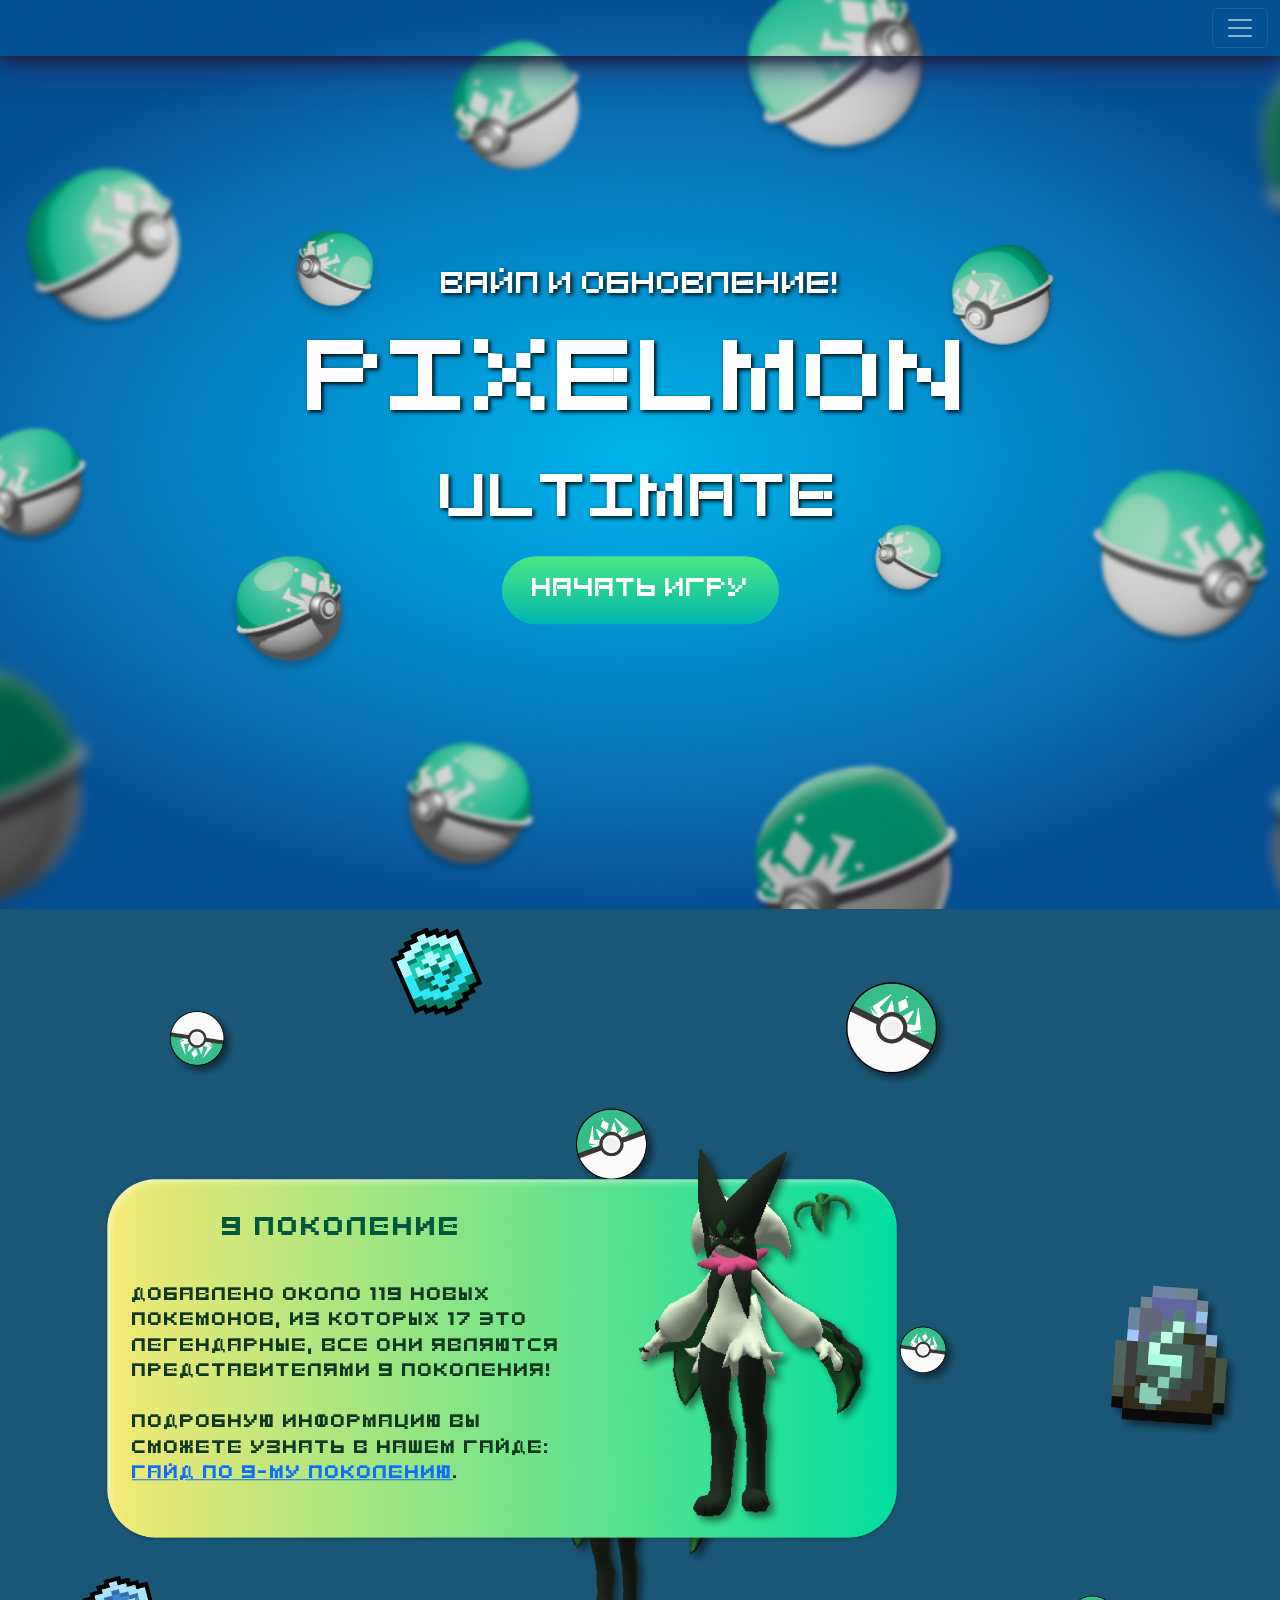
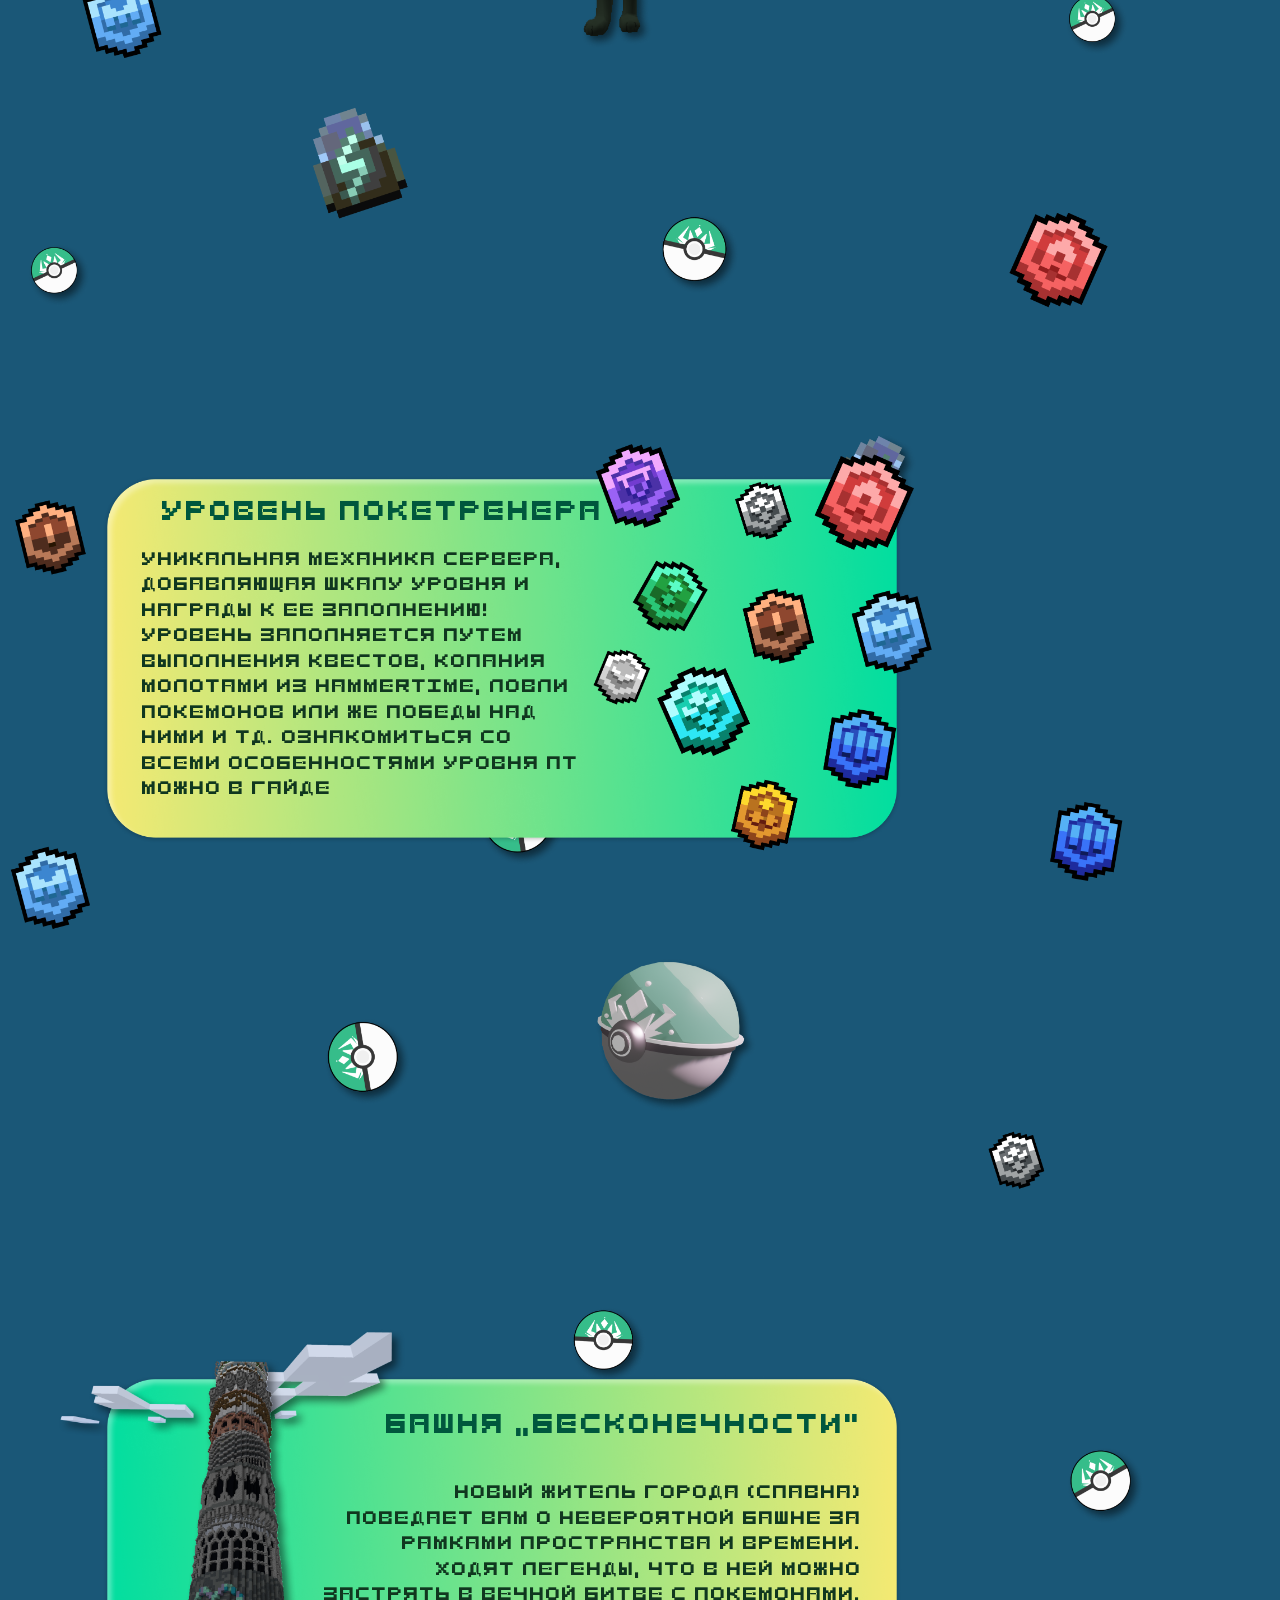
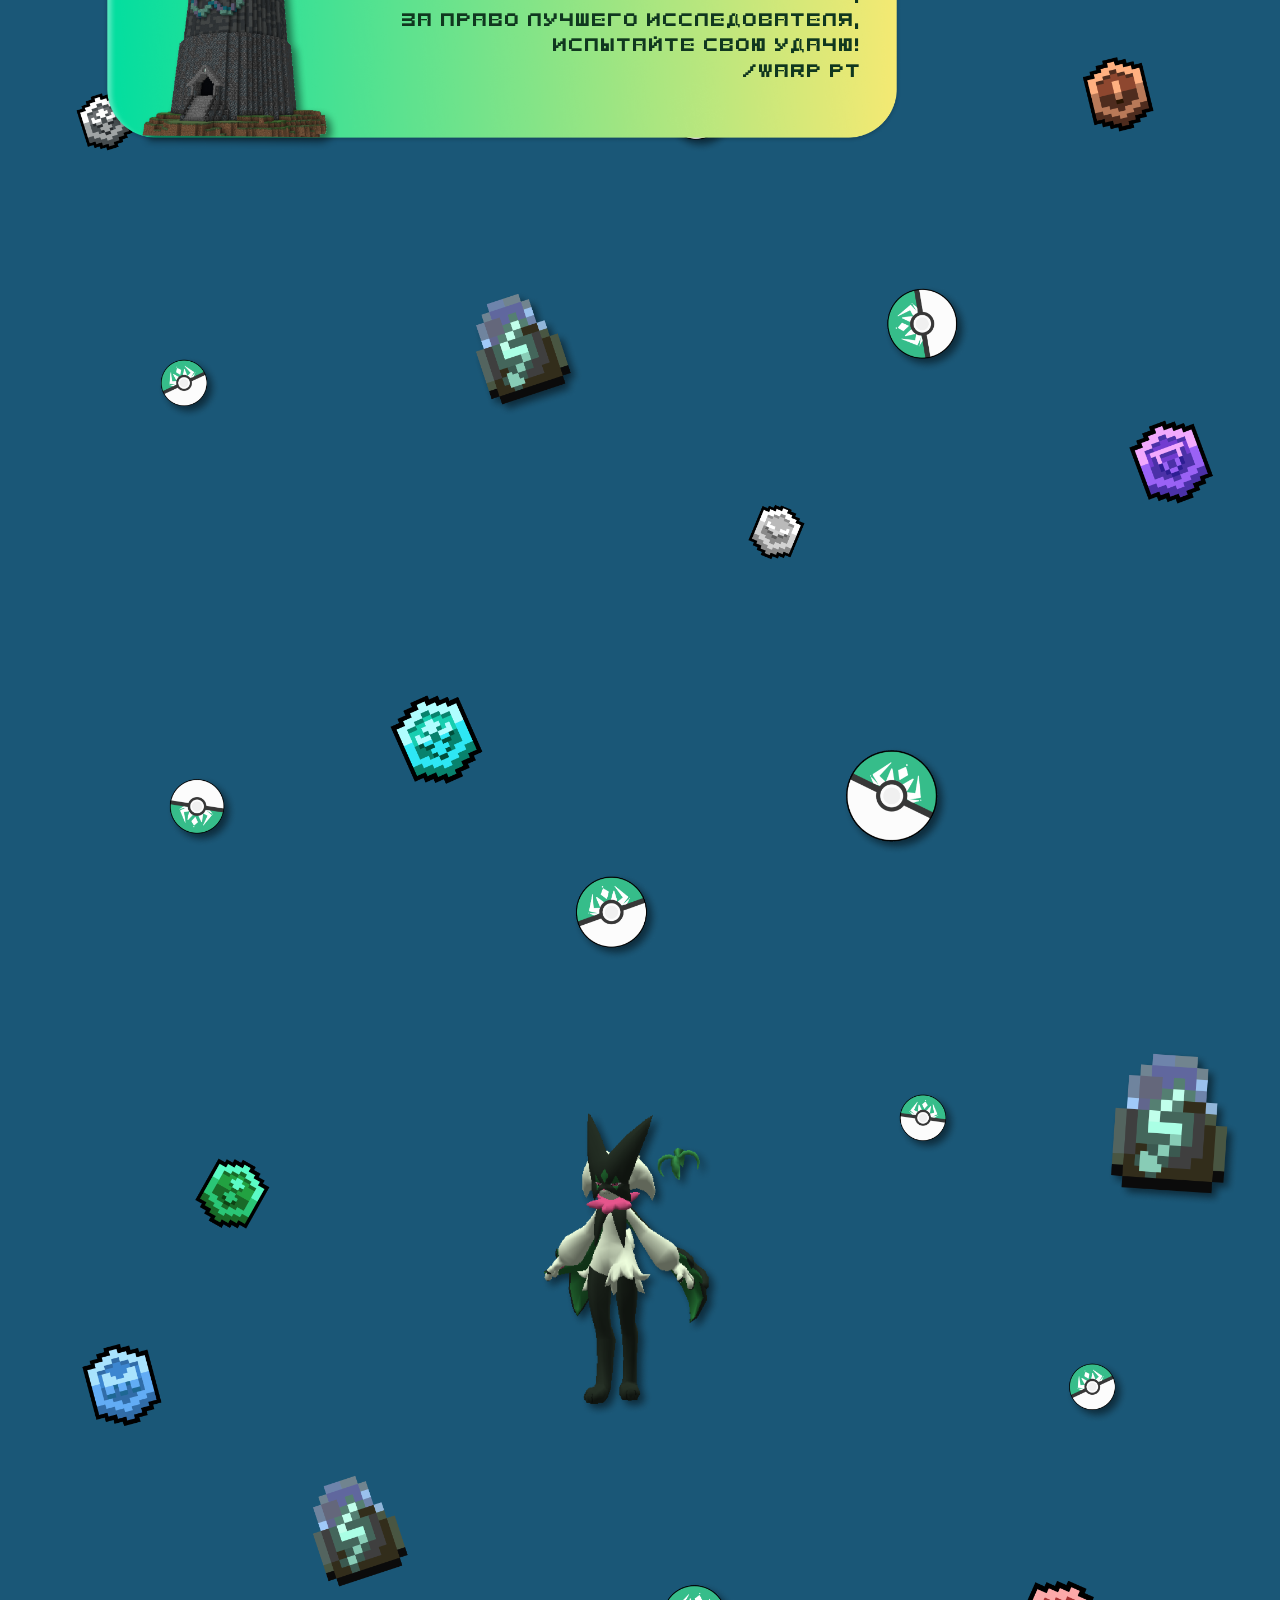
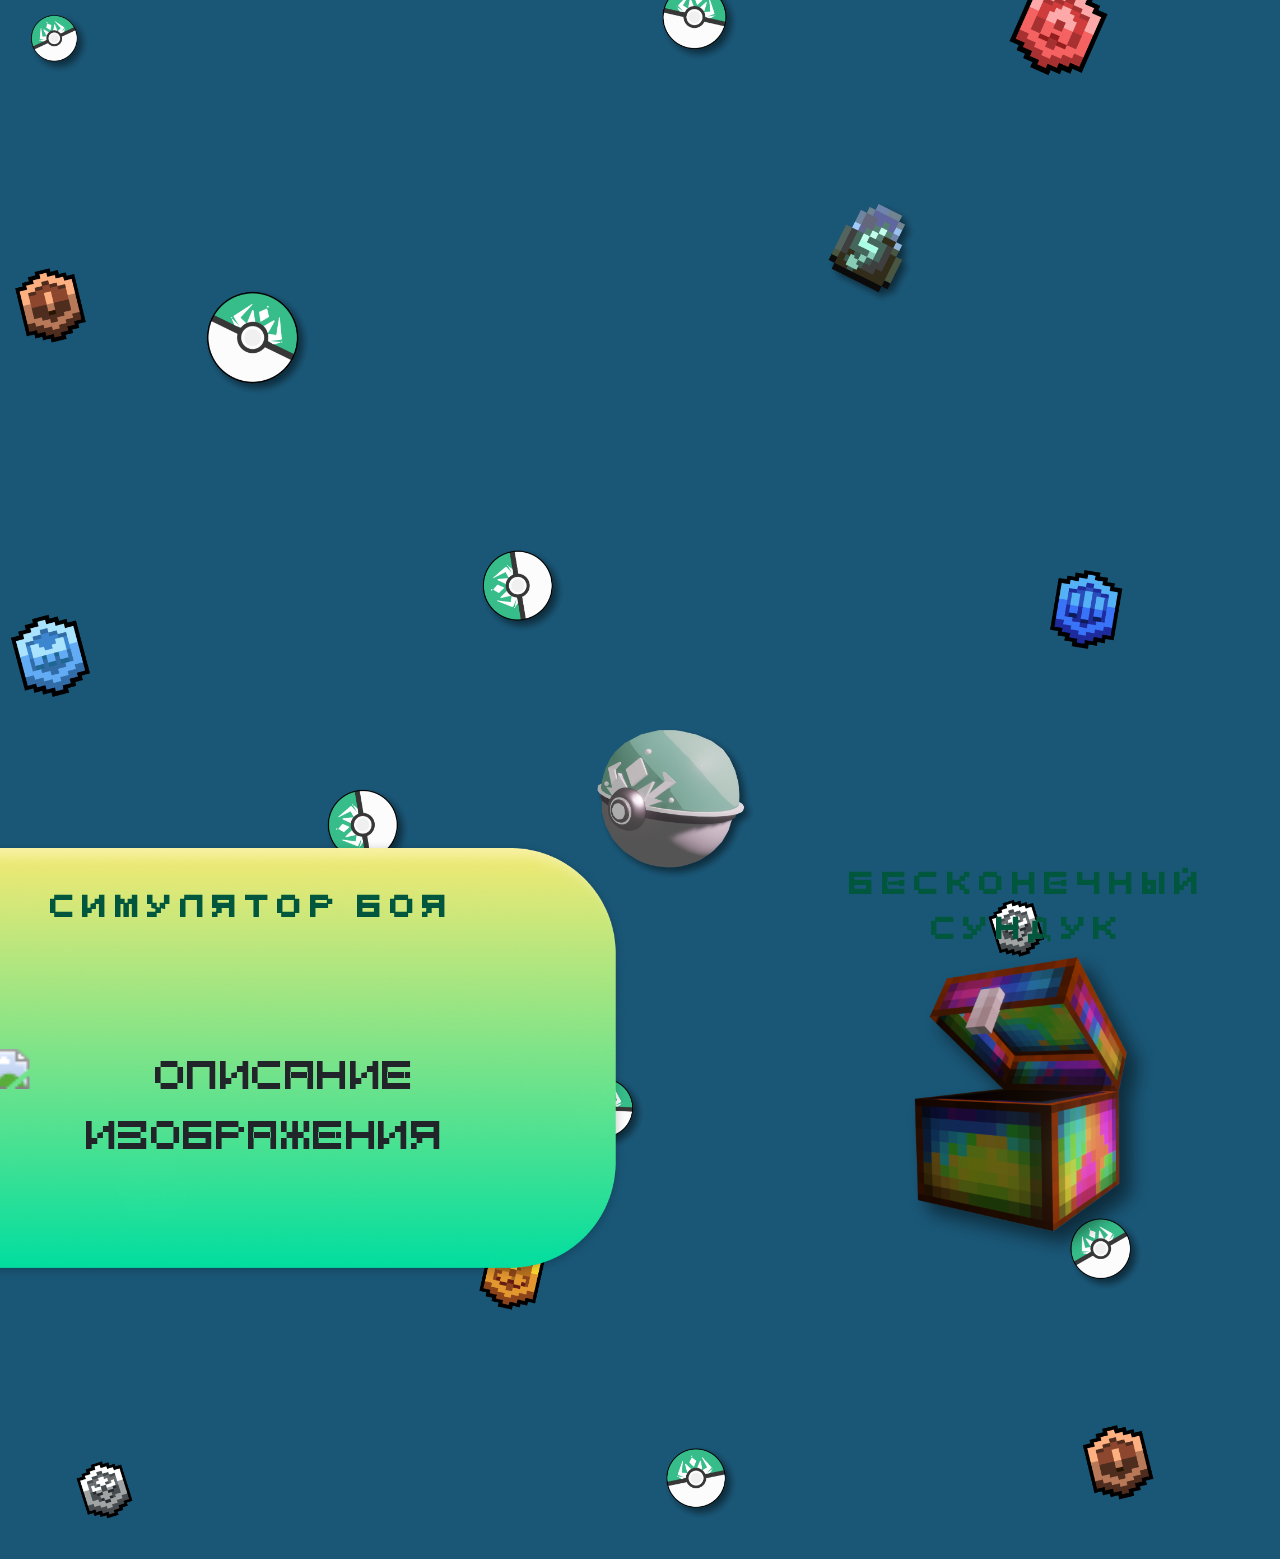
==== index.html @ 25541a5c "rororo" ====
<!DOCTYPE html>
<html lang="en">
<head>
    <meta charset="UTF-8">
    <meta name="viewport" content="width=device-width, initial-scale=1.0">
    <title>Pixelmon Ultimate 1.12.2</title>

    <link href="https://cdn.jsdelivr.net/npm/bootstrap@5.3.3/dist/css/bootstrap.min.css" rel="stylesheet">
    <link href="https://getbootstrap.com/docs/5.3/assets/css/docs.css" rel="stylesheet">

    <script src="https://ajax.googleapis.com/ajax/libs/jquery/3.7.1/jquery.min.js"></script>

    <link href="static/css/landing.css" rel="stylesheet">

    <link rel="shortcut icon" href="https://mcskill.net/assets/images/servers/88.png" type="image/x-icon">


    <style>



@font-face {
  font-family: 'McSkill';
  src: url('./fonts/McSkill.ttf') format('truetype');
  font-weight: normal;
  font-style: normal;
}

body {
  font-family: 'McSkill';
}

/* Стили для фона с анимированными формами */
body {
    margin: 0;
    padding: 0;
    height: 100%;
    display: flex;
    flex-direction: column;
    overflow-x: hidden;
    background-color: #1a5777; /* Основной цвет фона */
    background-image: url('/static/img/decor.webp'), linear-gradient(to bottom, #1a5777, #1a5777); /* Замените на путь к вашему PNG */
    background-size: contain, cover; /* Первое изображение будет содержаться в блоке, второе будет растягиваться */
    background-position: center; 
    background-repeat: repeat-y, no-repeat; /* Первое изображение будет повторяться по вертикали, второе не будет повторяться */
}




        .bordered-img, .loot-chest-card, .staff-card, .botaniaextended-card {
            border-radius: 25px;
        }

        .loot-chest-card, .botaniaextended-card {
            overflow: hidden
        }



        /* Optional: Ensure the navbar-collapse expands over the background image */
        .navbar-collapse {
            z-index: 150; /* Higher than background and navbar */
        }

        .navbar-brand {
    font-family: 'MinecraftFont', sans-serif;
    color: rgba(0, 255, 64, 0);
    font-size: 1.8rem;
    font-weight: bold;
}

.nav-link {
    color: rgb(0, 162, 255) !important;
    font-size: 1rem;
    margin-right: 10px;
    text-decoration: none; /* Убирает подчеркивание */
    border: none; /* Убирает рамку, если она есть */
}

.nav-link:hover {
    color: #00ffc8 !important; /* Цвет текста при наведении */
    background: none; /* Убирает фон */
}

        /* Фоновое изображение с градиентом */
        .background-img {
            margin-top: 0;
            z-index: -1;
            width: 100vw;
            height: 101vh;
            object-fit: cover;
            background: linear-gradient(to bottom, rgba(255, 0, 0, 0) 70%, rgba(0, 89, 255, 0) 100%), url("static/img/background.webp");
            background-size: cover;
            background-position: center;
            background-repeat: no-repeat;
            filter: blur(0px) brightness(100%); /* Размытие и затемнение */
        }

        /* Контент на переднем плане */
        .overlay-content {
            position: absolute;
            top: 50%;
            left: 50%;
            transform: translate(-50%, -50%);
            text-align: center;
            color: rgb(255, 255, 255);
            opacity: 0;
            animation: fadeIn 2s ease-out forwards; /* Плавное появление */
        }

        .btn-play {
            font-size: 1.5rem;
            padding: 0.75rem 1.5rem;
        }

        /* Заголовок со свечением */
        .overlay-content h1 {
            font-size: 3rem;
            text-shadow: 2px 2px 4px rgb(0, 0, 0);
        }

        .glow {
            animation: glow 5s infinite alternate;
        }



        .glow-logo {
            animation: glow 5s infinite alternate;
        }
   
        /* Магическая кнопка */
        .magic-btn {
    position: relative;
    display: inline-block;
    padding: 15px 30px;
    font-size: 1.5rem;
    color: #fff;
    background: linear-gradient(0deg, #00B7AF, #4AE682); /* Горизонтальный градиент */
    border: none;
    border-radius: 50px;
    cursor: pointer;
    transition: all 0.4s ease;
    z-index: 10;
    text-transform: uppercase;
    text-decoration: none; /* Убирает подчеркивание */
    box-shadow: 0 0 10px rgba(0, 0, 0, 0), 0 0 40px rgba(255, 251, 0, 0), 0 0 80px rgba(0, 255, 255, 0);
    overflow: hidden;
}



        .magic-btn:hover {
            box-shadow: 0 0 20px rgba(255, 255, 255, 0.8), 0 0 30px rgba(255, 251, 0, 0.2), 0 0 60px rgba(0, 255, 255, 0.6);
            transform: scale(1.05);
        }

        .magic-btn::before {
            content: '';
            position: absolute;
            top: 50%;
            left: 50%;
            width: 300%;
            height: 300%;
            background: radial-gradient(circle, rgba(255, 251, 0, 0.2) 20%, rgba(0, 255, 255, 0.6) 60%);
            transform: translate(-50%, -50%);
            opacity: 0;
            transition: all 0.75s ease;
        }

        .magic-btn:hover::before {
            opacity: 1;
            width: 400%;
            height: 400%;
        }


        /* Магическая кнопка */
        .magic-btn-nav {
            display: inline-block;
            padding: 4px 8px;
            font-size: 1.5rem;
            color: #fff;
            background: linear-gradient(0deg, #00B7AF, #4AE682);
            border: none;
            border-radius: 30px;
            cursor: pointer;
            transition: all 0.4s ease;
            z-index: 10;
            text-decoration: none; /* Убирает подчеркивание */
            box-shadow: 0 0 10px rgba(0, 0, 0, 0), 0 0 40px rgba(255, 251, 0, 0), 0 0 80px rgba(0, 255, 255, 0);
            overflow: hidden;

        }

        .magic-btn-nav:hover {
            box-shadow: 0 0 20px rgba(255, 255, 255, 0.8), 0 0 30px rgba(255, 251, 0, 0.2), 0 0 60px rgba(0, 255, 255, 0.6);
            transform: scale(1.05);
        }

        .magic-btn::before {
            content: '';
            position: absolute;
            top: 50%;
            left: 50%;
            width: 300%;
            height: 300%;
            background: radial-gradient(circle, rgba(255, 251, 0, 0) 20%, rgba(0, 255, 255, 0) 60%);
            transform: translate(-50%, -50%);
            opacity: 0;
            transition: all 0.75s ease;
        }

        .magic-btn-nav:hover::before {
            opacity: 1;
            width: 400%;
            height: 400%;
        }



        /* Новая секция */
        .content-section {
            display: flex;
            align-items: center;
            flex-direction: column;
            width: 100vw;
            background-color: #000000;
            color: white;
            text-align: center;
            margin-top: 10vh;
            padding-left: 50px;
            padding-right: 50px;
        }

        .content-section img {
            width: 100%;
            height: auto;
            margin-bottom: 20px;
            margin-top: 20px;
        }

        .card-body {
            background-color: #000;
            color: white;
        }

        .last-section {
            display: flex;
            align-items: center;
            flex-direction: column;
            width: 100vw;
            height: 100vh;
            background-color: #000;
            color: white;
            padding: 50px 20px;
            text-align: center;
        }

        /* Новая секция */
        .last-section {
            display: flex;
            align-items: center;
            flex-direction: column;
            width: 100vw;
            justify-content: center;
            height: 100vh;
            background-color: #000;
            color: white;
            padding: 50px 20px;
            text-align: center;
        }

        .last-section img {
            max-width: 600px;
            width: 100%;
            height: auto;
            margin-bottom: 20px;
        }

        .card-body {
            max-width: 100vh;

        }

        .card-text-section {
            text-align: left;
        }

        .card-title {
            margin-bottom: 30px;
        }

        .card-subtitle {
            margin-top: 40px;
            margin-bottom: 5px;
        }

        .content-card {
            background-color: #121212;
        }

        .card-img-top {
            transition: transform 0.3s ease;
        }

        .interactimg {
            transition: transform 0.3s ease;
        }

        .card-img-top:hover {
            transform: scale(1.05); /* Эффект при наведении */
        }

        .interactimg:hover:hover {
            transform: scale(1.05); /* Эффект при наведении */
        }


        /* ====== Scroll Animation Styles ====== */
        .animate {
            opacity: 1;
            transform: translateY(0);
            transition: opacity 0.6s ease-out, transform 0.6s ease-out;
        }

        /* ====== Existing Styles (Unchanged) ====== */
        /* ... Your existing CSS ... */

        /* ====== Directional Animation Styles ====== */

        /* Initial state for animate-on-scroll elements */
        .animate-on-scroll {
            opacity: 0;
            transform: translateY(20px);
            transition: opacity 0.6s ease-out, transform 0.6s ease-out;
        }

        /* Animation when scrolling down */
        .animate-up {
            animation: fadeInUp 0.6s forwards;
        }

        /* Animation when scrolling up */
        .animate-down {
            animation: fadeInDown 0.6s forwards;
        }

        /* Keyframes for fading in upwards */
        @keyframes fadeInUp {
            from {
                opacity: 0;
                transform: translateY(20px);
            }
            to {
                opacity: 1;
                transform: translateY(0);
            }
        }

        /* Keyframes for fading in downwards */
        @keyframes fadeInDown {
            from {
                opacity: 0;
                transform: translateY(-20px);
            }
            to {
                opacity: 1;
                transform: translateY(0);
            }
        }


        .under-word-image-text-block {
            padding: 10px 10px 10px 10px;
        }

        .world-card {
            margin: 0px 0 60px 0;
        }


        /* Стили для разделителей */
        .separator {
            display: flex;
            align-items: center;
            justify-content: center;
            margin: 30px 0;
            position: relative;
            color: rgb(255, 255, 255);
        }

        .separator::before,
        .separator::after {
            content: '';
            flex: 1;
            height: 1px;
            background: white;
            margin: 0 20px;
        }

        .separator span {
            font-size: 1.5rem;
            text-transform: uppercase;
        }


        /* Стили для временной шкалы */
        .timeline {
            position: relative;
            max-width: 1200px;
            margin: 0 auto;
            padding: 40px 0;
            z-index: 1;
        }

        .timeline::after {
            content: '';
            position: absolute;
            width: 6px;
            background: linear-gradient(to bottom, #C89FEB, #FF69B4, #5D69BF, #8A2BE2); /* Многокрасочный градиент */ /* Градиентная линия */
            top: 0;
            bottom: 0;
            left: 50%;
            margin-left: -3px;
        }

        .timeline-item {
            padding: 20px 30px;
            position: relative;
            background-color: inherit;
            width: 50%;
            z-index: 2;
        }

        .timeline-item::after {
            content: '';
            position: absolute;
            width: 25px;
            height: 25px;
            right: -12px;
            background: linear-gradient(135deg, #00ff2a, #00d9ff); /* Градиент от розового к фиолетовому */
            border: 4px solid #fff;
            top: 15px;
            border-radius: 50%;
            z-index: 1;
        }

        .timeline-item:nth-child(odd) {
            left: 0;
        }

        .timeline-item:nth-child(even) {
            left: 50%;
        }

        .timeline-item:nth-child(even)::after {
            left: -12px;
        }

        .timeline-item .timeline-content {
            padding: 20px 30px;
            background-color: #121212e8;
            position: relative;
            border-radius: 6px;
            color: white;
        }

        .timeline-item:nth-child(odd) .timeline-content {
            margin-left: 0;
        }

        .timeline-item:nth-child(even) .timeline-content {
            margin-left: 0;
        }

        .timeline-item .timeline-content img {
            width: 100%;
            height: auto;
            margin-top: 15px;
            border-radius: 10px;
            cursor: pointer;
            transition: transform 0.3s ease;
        }

        .timeline-item .timeline-content img:hover {
            transform: scale(1.05);
        }

        @media screen and (max-width: 768px) {
            .timeline::after {
                left: 31px;
            }

            .timeline-item {
                width: 100%;
                padding-left: 70px;
                padding-right: 25px;
            }

            .timeline-item:nth-child(even) {
                left: 0%;
            }

            .timeline-item::after {
                left: 15px;
            }

            .timeline-item:nth-child(even)::after {
                left: 15px;
            }
        }


        .screenshot-image {
            width: 100%;
            aspect-ratio: 16 / 9;
        }


    </style>


<style>


    /* Контейнер фона с наложением */
    .background {
        position: relative;
        width: 100%; /* Автоматически подстраивает ширину под размер экрана */
        margin: 0 auto; /* Центрирование */
    }

    .overlay {
        position: absolute;
        top: 0;
        left: 0;
        width: 100%;
        height: 100%;
        display: flex;
        align-items: center;
        justify-content: center;
        overflow: hidden; /* Прячем все, что выходит за пределы */
    }

    /* Контейнер для двух картинок */
    .moving-images {
        display: flex;
        flex-wrap: nowrap;
        animation: moveRight 10s linear infinite; /* Анимация для движения */
    }

    /* Анимация для плывущего изображения */
    @keyframes moveRight {
        0% {
            transform: translateX(0); /* Начало с начала */
        }
        /*50% {*/
        /*    transform: translateX(-50%); !* Перемещение до половины *!*/
        /*}*/
        100% {
            transform: translateX(-100%); /* Перемещение на весь экран */
        }
    }

    .moving-image {
        width: 100%; /* Ширина изображения 100%, чтобы оно заполнило контейнер */
        height: auto;
    }


    /*!* Медиазапросы для адаптации на мобильных устройствах *!*/
    /*@media (max-width: 767.98px) {*/
    /*    !* Уменьшение размеров для мобильных устройств *!*/
    /*    .background {*/
    /*        width: 100%;*/
    /*    }*/

    /*    .overlay img {*/
    /*        max-width: 100%; !* Убираем ограничение размера изображения на мобильных устройствах *!*/
    /*    }*/

    /*    !* Размеры текста для мобильных устройств *!*/
    /*    .card-text {*/
    /*        font-size: 0.9rem;*/
    /*    }*/

    /*    .card-title {*/
    /*        font-size: 1.2rem;*/
    /*    }*/
    /*}*/
</style>

</head>
<body>

    <nav class="navbar navbar-expand-xxl navbar-dark rounded-navbar">
        <div class="container-fluid">
            <img src="https://roririro.github.io/Ps12.github.io/static/img/mcskill_logo.webp" class="glow-logo" alt=""
                 decoding="async" loading="lazy"
                 style="margin-left: 5%; max-height: 60px; cursor: pointer;"
                 onclick="window.location.href='https://mcskill.net/'">
    
            <button class="navbar-toggler" type="button" data-bs-toggle="collapse" data-bs-target="#navbarNav"
                    aria-controls="navbarNav" aria-expanded="false" aria-label="Toggle navigation">
                <span class="navbar-toggler-icon"></span>
            </button>
            <div class="collapse navbar-collapse" id="navbarNav">
                <ul class="navbar-nav ms-auto" style="margin-right: 5%;">
                    <li class="nav-item">
                        <a class="nav-link glow" style="font-size: 20px;" href="#" id="shopButton">Магазин</a>
                    </li>
                    <li class="nav-item glow">
                        <a class="nav-link" style="font-size: 20px;" href="https://mcskill.net/mcforum/">Форум</a>
                    </li>
                    <li class="nav-item glow">
                        <a class="nav-link" style="font-size: 20px;" href="https://u.mcskill.net/dissupport">Поддержка</a>
                    </li>
                    <li class="nav-item glow">
                        <a class="nav-link" style="font-size: 20px;" href="https://discord.gg/mcskill">Discord</a>
                    </li>
    
                    <li class="nav-item">
                        <a href="https://mcskill.net/start" class="magic-btn-nav">Скачать лаунчер</a>
                    </li>
                </ul>
            </div>
        </div>
    </nav>
    

<!-- Модальное окно -->
<div id="shopModal" class="modal">
    <div class="modal-content">
        <span class="close" id="closeModal">&times;</span>
        <h2>Выберите сервер</h2>
        <a href="https://mcskill.net/store?server=88&tab=4" class="modal-button">Pixelmon №1</a>
        <a href="https://mcskill.net/store?server=188&tab=4" class="modal-button">Pixelmon №2</a>
        <a href="https://mcskill.net/store?server=288&tab=4" class="modal-button">Pixelmon №3</a>
    </div>
</div>


<style>
    #shopModal h2 {
        font-family: 'Gabriola', sans-serif; /* Замените на желаемый шрифт */
        font-size: 40px; /* Замените на желаемый размер шрифта */
        color: #ffffff; /* Замените на желаемый цвет текста */
        text-align: center; /* Выравнивание текста по центру */
    }
</style>


<style>
    /* Устанавливаем соотношение сторон для всех каруселей */
    .quest-carousel-img {
        aspect-ratio: 1741 / 1175; /* Можешь изменить на нужное соотношение */
        width: 100%;
    }

</style>



<!-- Центральный текст и кнопка -->
<div class="overlay-content">

    <h1 class="glow" style="margin-bottom: 20px; font-size: 30px; position: relative;">
        Вайп и Обновление!

    <h1 class="glow" style="margin-bottom: 20px; font-size: 100px; position: relative;">
        Pixelmon

    </h1>
    <h1 class="glow" style="margin-bottom: 20px; font-size: 60px; position: relative;">
        Ultimate

    </h1>

    </h1>
    <a href="https://mcskill.net/start" class="magic-btn" style="font-size: 25px;">Начать игру</a>
</div>





<!-- Фоновое изображение с градиентом -->
<div class="background-img"></div>




<!--  Описание сервера  -->
    <div class="container container-fluid">
        

<!-- Ежедневные Бонусы -->



    <!-- контент Бонусы -->


<!-- ФОТО ВДОЛЬ ЭКРАНА -->  




<!-- Группа 1 -->
<div class="item-section">
    <div class="item-card visible left">
        <div class="card-background"></div>
        <div class="item-card-content">
            <img class="item-image" src="https://roririro.github.io/Ps12.github.io/static/img/r1.webp" alt="Описание изображения"> <!-- Новое изображение -->
            <div class="item-title-box">9 Поколение</div>
            <div class="item-text">
                <br>
                добавлено около 119 новых<br>
                покемонов, из которых 17 это<br>
                легендарные, все они являются <br>
                представителями 9 поколения!<br><br>
                подробную информацию вы<br>
                сможете узнать в нашем гайде:<br>
                <a href="https://mcskill.net/mcforum/index.php?/topic/175017-гайд-9-поколение-pixelmon-ultimate-1122/" target="_blank">Гайд по 9-му поколению</a>.<br>
            </div>
        </div>
    </div>
    <!-- Другие карточки группы 1 -->
</div>

<!-- Группа 2 -->
<div class="item-section2">
    <div class="item-card visible left">
        <div class="card-background2"></div>
        <div class="item-card-content2">
            <img class="item-image2" src="https://roririro.github.io/Ps12.github.io/static/img/r2.webp" alt="Описание изображения"> <!-- Новое изображение -->
            <div class="item-title-box2">Уровень покетренера</div>
            <div class="item-text2">
                уникальная механика сервера,<br>
                добавляющая шкалу уровня и<br>
                награды к ее заполнению!<br>
                Уровень заполняется путем<br>
                Выполнения квестов, копания<br>
                молотами из HammerTime, ловли<br>
                покемонов или же победы над<br>
                ними и тд. Ознакомиться со<br>
                всеми особенностями Уровня ПТ<br>
                можно в гайде<br>
            </div>
        </div>
    </div>
    <!-- Другие карточки группы 2 -->
</div>

<!-- Группа 3 -->
<div class="item-section3">
    <div class="item-card visible right">
        <div class="card-background3"></div>
        <div class="item-card-content3">
            <img class="item-image3" src="https://roririro.github.io/Ps12.github.io/static/img/r3.webp" alt="Описание изображения"> <!-- Новое изображение -->
            <div class="item-title-box3">Башня “Бесконечности”</div>
            <div class="item-text3">
                <br>
                Новый житель города (спавна) <br>
                поведает вам о невероятной башне за<br> 
                рамками пространства и времени.<br>
                Ходят легенды, что в ней можно<br>
                 застрять в вечной битве с покемонами,<br> 
                за право лучшего исследователя, <br>
                испытайте свою удачю!<br>
                /warp pt
            </div>
        </div>
    </div>
    <!-- Другие карточки группы 2 -->
</div>

<!-- Группа 4 -->
<div class="item-section4">
    <div class="item-card visible right">
        <div class="card-background4"></div>
        <div class="item-card-content4">
            <img class="item-image4" src="https://roririro.github.io/Ps12.github.io/static/img/r4.webp" alt="Описание изображения"> <!-- Новое изображение -->
            <div class="item-title-box4">Сражение против <br> “Искаженных” покемонов<br></div>
            <div class="item-text4">
                <br>
                Постепенно из за странных аномалий<br>
                в городе (спавне) образовалось<br>
                несколько новых биомов кишащих<br>
                агрессивными покемонами.<br>
                Ваша задача совместно с учеными<br>
                города узнать причину проблемы<br>
                и искоренить ее!<br>
            </div>
        </div>
    </div>
    <!-- Другие карточки группы 2 -->
</div>


<!-- Группа 4 -->
<div class="item-section5">
    <div class="item-card visible left">
        <div class="card-background5"></div>
        <div class="item-card-content5">
            <img class="item-image5" src="https://roririro.github.io/Ps12.github.io/static/img/r5.webp" alt="Описание изображения"> <!-- Новое изображение -->
            <div class="item-title-box5">Новые покеболл и<br> магический камень<br></div>
            <div class="item-text5">
                На наш сервер были добавлены<br>
                два совершенно новых предмета:<br>
                • Скиллболл<br>
                покеболл имеющий шанс поимки<br>
                x2,2 + 0,5 за каждый 5й уровень<br>
                пт (в бою)<br>
                • Камень пропуска задания<br>
                магический камень<br>
                позволяющий пропускать часть<br>
                квестов<br>
            </div>
        </div>
    </div>
    <!-- Другие карточки группы 2 -->
</div>


<!-- Группа 1 -->
<div class="item-section6">
    <div class="item-card6 visible">
        <div class="card-background6"></div>
        <div class="item-card-content6">
            <img class="item-image6" url="https://roririro.github.io/Ps12.github.io/static/img/Simulator.webp" alt="Описание изображения"> <!-- Новое изображение -->
            <div class="item-title-box6">Симулятор боя</div>
            <div class="item-text6 hidden">
                <br>
                В симуляторе боя был <br>
                изменен интерфейс<br>
                 для более простой<br>
                эксплуатации.<br>
                Подробнее о<br>
                 симуляторе боя<br>
                можете узнать в гайде <br>
                <a href="https://mcskill.net/mcforum/index.php?/topic/175017-гайд-9-поколение-pixelmon-ultimate-1122/" target="_blank">Гайд по 9-му поколению</a>.<br>
            </div>
        </div>
    </div>
    <div class="item-card7 visible">
        <div class="interaction-area7">
        <div class="card-background7"></div>
        <div class="item-card-content7">
            <img class="item-image7" src="https://roririro.github.io/Ps12.github.io/static/img/InfinityChest1.webp" alt="Описание изображения">
            <div class="item-title-box7">бесконечный<br>сундук</div>
            <div class="item-text7 hidden">
                <br>
                в бесконечный сундук<br>
                было добавлено<br>
                большее количество<br>
                слотов, а также<br>
                сортировка предметов.<br>
                Крафт был упрощен<br>
                <a href="https://mcskill.net/mcforum/index.php?/topic/175018-гайд-10-поколение-pixelmon-ultimate-1122/" target="_blank">Гайд по 10-му поколению</a>.<br>
            </div>
        </div>
    </div>
</div>







<style>
    /* Устанавливаем соотношение сторон для всех каруселей */
    .quest-carousel-img {
        aspect-ratio: 640 / 360; /* Можешь изменить на нужное соотношение */
        width: 100%;
    }

</style>


<style>

    .content-card {
        background-color: #121212;
        color: white;
    }

    .rounded {
        border-radius: 15px;
    }

    .card{
        --bs-card-border-radius: 0
    }

    .card-img-top {
        margin-bottom: 15px;
    }

    .staff-card-body {
        padding: 10px 15px;
        background-color: #121212;
    }

    .my-popover {
        --bs-popover-max-width: 200px;
        --bs-popover-border-color: white;
        --bs-popover-header-bg: black;
        --bs-popover-header-color: black;
        --bs-popover-body-padding-x: 1rem;
        --bs-popover-body-padding-y: .5rem;
    }

    .my-popover1 {
        --bs-popover-max-width: 200px;
        --bs-popover-border-color: white;
        --bs-popover-header-bg: black;
        --bs-popover-header-color: black;
        --bs-popover-body-padding-x: 1rem;
        --bs-popover-body-padding-y: .5rem;
    }

    .popover {
        --bs-popover-bg: black;
        --bs-popover-font-size: 0.8rem;
    }

    .popover-body {
        color: white;
        font-family: "Noto Sans",sans-serif;
    }

</style>

<!-- JavaScript для активации Popover на hover для всех карточек -->
<script>
    document.addEventListener('DOMContentLoaded', function () {
        // Находим все карточки с классом .staff-card
        const staffCards = document.querySelectorAll('.staff-card');

        // Для каждой карточки инициализируем Popover и добавляем события
        staffCards.forEach((card) => {
            const popover = new bootstrap.Popover(card, {
                trigger: 'manual' // управляем ручным открытием/закрытием
            });

            // Показ popover при наведении
            card.addEventListener('mouseenter', function () {
                popover.show();
            });

            // Скрытие popover при уходе курсора
            card.addEventListener('mouseleave', function () {
                popover.hide();
            });
        });
    });
</script>

<style>
    .heart {
        position: relative;
        width: 150px; /* Увеличен размер сердца */
        height: 150px;
        background-color: red;
        margin-top: 100px;
        display: inline-block;
        transform: rotate(-45deg);
        animation: pulse 1.5s infinite;
        filter: blur(2px); /* Размытые границы */
        box-shadow: 0 0 20px rgba(255, 0, 0, 0.8), 0 0 40px rgba(255, 0, 0, 0.6), 0 0 60px rgba(255, 0, 0, 0.4); /* Свечение */
    }

    .heart::before, .heart::after {
        content: "";
        position: absolute;
        width: 150px;
        height: 150px;
        background-color: red;
        border-radius: 50%;
    }

    .heart::before {
        top: -75px; /* Сдвиг вверх с увеличенным размером */
        left: 0;
    }

    .heart::after {
        left: 75px; /* Сдвиг вправо с увеличенным размером */
        top: 0;
    }

    @keyframes pulse {
        0% {
            transform: scale(1) rotate(-45deg);
            box-shadow: 0 0 20px rgba(255, 0, 0, 0.8), 0 0 40px rgba(255, 0, 0, 0.6), 0 0 60px rgba(255, 0, 0, 0.4); /* Свечение в начальном состоянии */
        }
        50% {
            transform: scale(1.2) rotate(-45deg); /* Увеличенное сердце */
            box-shadow: 0 0 40px rgba(255, 0, 0, 1), 0 0 60px rgba(255, 0, 0, 0.8), 0 0 80px rgba(255, 0, 0, 0.6); /* Усиленное свечение при пульсации */
        }
        100% {
            transform: scale(1) rotate(-45deg);
            box-shadow: 0 0 20px rgba(255, 0, 0, 0.8), 0 0 40px rgba(255, 0, 0, 0.6), 0 0 60px rgba(255, 0, 0, 0.4); /* Возвращение к исходному состоянию */
        }
    }

</style>

<style>


    /* Контейнер фона с наложением */
    .background {
        position: relative;
        width: 100%; /* Автоматически подстраивает ширину под размер экрана */
        margin: 0 auto; /* Центрирование */
    }

    .overlay {
        position: absolute;
        top: 0;
        left: 0;
        width: 100%;
        height: 100%;
        display: flex;
        align-items: center;
        justify-content: center;
        overflow: hidden; /* Прячем все, что выходит за пределы */
    }

    /* Контейнер для двух картинок */
    .moving-images {
        display: flex;
        flex-wrap: nowrap;
        animation: moveRight 10s linear infinite; /* Анимация для движения */
    }

    /* Анимация для плывущего изображения */
    @keyframes moveRight {
        0% {
            transform: translateX(0); /* Начало с начала */
        }
        /*50% {*/
        /*    transform: translateX(-50%); !* Перемещение до половины *!*/
        /*}*/
        100% {
            transform: translateX(-100%); /* Перемещение на весь экран */
        }
    }

    .moving-image {
        width: 100%; /* Ширина изображения 100%, чтобы оно заполнило контейнер */
        height: auto;
    }


    /*!* Медиазапросы для адаптации на мобильных устройствах *!*/
    /*@media (max-width: 767.98px) {*/
    /*    !* Уменьшение размеров для мобильных устройств *!*/
    /*    .background {*/
    /*        width: 100%;*/
    /*    }*/

    /*    .overlay img {*/
    /*        max-width: 100%; !* Убираем ограничение размера изображения на мобильных устройствах *!*/
    /*    }*/

    /*    !* Размеры текста для мобильных устройств *!*/
    /*    .card-text {*/
    /*        font-size: 0.9rem;*/
    /*    }*/

    /*    .card-title {*/
    /*        font-size: 1.2rem;*/
    /*    }*/
    /*}*/
</style>


<style>

    .content-card {
        background-color: #121212;
        color: white;
    }

    .rounded {
        border-radius: 15px;
    }

    .card{
        --bs-card-border-radius: 0
    }

    .card-img-top {
        margin-bottom: 15px;
    }

    .staff-card-body {
        padding: 10px 15px;
        background-color: #121212;
    }

    .my-popover {
        --bs-popover-max-width: 200px;
        --bs-popover-border-color: white;
        --bs-popover-header-bg: black;
        --bs-popover-header-color: black;
        --bs-popover-body-padding-x: 1rem;
        --bs-popover-body-padding-y: .5rem;
    }

    .my-popover1 {
        --bs-popover-max-width: 200px;
        --bs-popover-border-color: white;
        --bs-popover-header-bg: black;
        --bs-popover-header-color: black;
        --bs-popover-body-padding-x: 1rem;
        --bs-popover-body-padding-y: .5rem;
    }

    .popover {
        --bs-popover-bg: black;
        --bs-popover-font-size: 0.8rem;
    }

    .popover-body {
        color: white;
        font-family: "Noto Sans",sans-serif;
    }

</style>

<!-- JavaScript для активации Popover на hover для всех карточек -->
<script>
    document.addEventListener('DOMContentLoaded', function () {
        // Находим все карточки с классом .staff-card
        const staffCards = document.querySelectorAll('.staff-card');

        // Для каждой карточки инициализируем Popover и добавляем события
        staffCards.forEach((card) => {
            const popover = new bootstrap.Popover(card, {
                trigger: 'manual' // управляем ручным открытием/закрытием
            });

            // Показ popover при наведении
            card.addEventListener('mouseenter', function () {
                popover.show();
            });

            // Скрытие popover при уходе курсора
            card.addEventListener('mouseleave', function () {
                popover.hide();
            });
        });
    });
</script>

<style>
    .heart {
        position: relative;
        width: 150px; /* Увеличен размер сердца */
        height: 150px;
        background-color: red;
        margin-top: 100px;
        display: inline-block;
        transform: rotate(-45deg);
        animation: pulse 1.5s infinite;
        filter: blur(2px); /* Размытые границы */
        box-shadow: 0 0 20px rgba(255, 0, 0, 0.8), 0 0 40px rgba(255, 0, 0, 0.6), 0 0 60px rgba(255, 0, 0, 0.4); /* Свечение */
    }

    .heart::before, .heart::after {
        content: "";
        position: absolute;
        width: 150px;
        height: 150px;
        background-color: red;
        border-radius: 50%;
    }

    .heart::before {
        top: -75px; /* Сдвиг вверх с увеличенным размером */
        left: 0;
    }

    .heart::after {
        left: 75px; /* Сдвиг вправо с увеличенным размером */
        top: 0;
    }

</style>

<script>
    document.addEventListener('DOMContentLoaded', function () {
        const animateElements = document.querySelectorAll('.animate-on-scroll');
        let lastScrollY = window.scrollY;
        let scrollDirection = 'down';

        // Determine scroll direction
        const determineScrollDirection = () => {
            const currentScrollY = window.scrollY;
            if (currentScrollY > lastScrollY) {
                scrollDirection = 'down';
            } else if (currentScrollY < lastScrollY) {
                scrollDirection = 'up';
            }
            lastScrollY = currentScrollY;
        };

        window.addEventListener('scroll', determineScrollDirection);

        const observerOptions = {
            threshold: 0.3, // Element should be 30% visible to trigger animation
            rootMargin: "0px 0px -50px 0px" // Offset for triggering animation slightly earlier
        };

        const observer = new IntersectionObserver((entries) => {
            entries.forEach(entry => {
                // Only animate elements that are entering the viewport
                if (entry.isIntersecting && !entry.target.classList.contains('animated')) {
                    entry.target.classList.remove('animate-up', 'animate-down');

                    if (scrollDirection === 'down') {
                        entry.target.classList.add('animate-up');
                    } else if (scrollDirection === 'up') {
                        entry.target.classList.add('animate-down');
                    }

                    // Mark the element as animated
                    entry.target.classList.add('animated');
                }
            });
        }, observerOptions);

        animateElements.forEach(el => {
            observer.observe(el);
        });
    });

    document.getElementById('shopButton').onclick = function() {
    document.getElementById('shopModal').style.display = 'block';
}

document.getElementById('closeModal').onclick = function() {
    document.getElementById('shopModal').style.display = 'none';
}

// Закрытие модального окна при клике вне его
window.onclick = function(event) {
    if (event.target == document.getElementById('shopModal')) {
        document.getElementById('shopModal').style.display = 'none';
    }
}


</script>


<script>
    document.addEventListener('scroll', function() {
        const cards = document.querySelectorAll('.item-card');
        
        cards.forEach(card => {
            const rect = card.getBoundingClientRect();
            const windowHeight = window.innerHeight;
    
            // Проверяем, видима ли карточка на экране
            if (rect.top < windowHeight && rect.bottom > 0) {
                card.classList.add('visible'); // добавляем класс для отображения
            } else {
                card.classList.remove('visible'); // убираем класс если карточка не видима
            }
        });
    });
    
    document.addEventListener('DOMContentLoaded', () => {
        const cards = document.querySelectorAll('.item-card');
        let cardVisibleIndex = 0;
    
        const showCard = () => {
            if (cardVisibleIndex < cards.length) {
                cards[cardVisibleIndex].classList.add('visible');
                cardVisibleIndex++;
            }
        };
    
        const onScroll = () => {
            const windowHeight = window.innerHeight;
            const scrollY = window.scrollY;
    
            cards.forEach((card) => {
                const cardRect = card.getBoundingClientRect();
                const cardTop = cardRect.top + scrollY;
    
                // Проверяем, видима ли карточка
                if (cardTop < windowHeight + scrollY && cardTop + cardRect.height > scrollY) {
                    showCard();
                }
            });
    
            // Если не прокручиваем, останавливаем добавление классов
            if (cardVisibleIndex >= cards.length) {
                window.removeEventListener('scroll', onScroll);
            }
        };
    
        window.addEventListener('scroll', onScroll);
    }); 
    

    document.addEventListener("DOMContentLoaded", function() {
    const cards = document.querySelectorAll('.item-card');

    // Устанавливаем таймер для появления карточек
    cards.forEach((card, index) => {
        setTimeout(() => {
            card.classList.add('visible'); // Добавляем класс видимости
        }, index * 500); // Задержка для каждой карточки
    });
});



document.querySelectorAll('.item-card6').forEach(card => {
    const textElement = card.querySelector('.item-text6');
    const titleElement = card.querySelector('.item-title-box6');
    const imageElement = card.querySelector('.item-image6',);


    card.addEventListener('mouseenter', () => {
        titleElement.style.display = 'none';
        imageElement.style.display = 'none';
        textElement.style.display = 'block'; // Показываем текст при наведении
    });
    
    card.addEventListener('mouseleave', () => {
        titleElement.style.display = 'block'; // Показываем заголовок при покидании
        imageElement.style.display = 'block'; // Показываем изображение при покидании
        textElement.style.display = 'none'; // Скрываем текст при покидании
    });
});

document.querySelectorAll('.item-card7').forEach(card => {
    const textElement = card.querySelector('.item-text7');
    const titleElement = card.querySelector('.item-title-box7');
    const imageElement = card.querySelector('.item-image7');
    const interactionArea = card.querySelector('.interaction-area7');




    interactionArea.addEventListener('mouseenter', () => {
        titleElement.style.display = 'none';
        imageElement.style.display = 'none';
        textElement.style.display = 'block'; // Показываем текст при наведении
    });
    
    interactionArea.addEventListener('mouseleave', () => {
        titleElement.style.display = 'block'; // Показываем заголовок при покидании
        imageElement.style.display = 'block'; // Показываем изображение при покидании
        textElement.style.display = 'none'; // Скрываем текст при покидании
    });
});


    </script>




<script src="https://cdn.jsdelivr.net/npm/bootstrap@5.3.3/dist/js/bootstrap.bundle.min.js"></script>
</body>
</html>
---- static/css/landing.css ----
/* Основные параметры для "капель" */
.blob {
    position: absolute;
    background: radial-gradient(circle, rgba(255, 0, 150, 1) 0%, rgba(0, 204, 255, 1) 100%);
    filter: blur(200px); /* Увеличено размытие */
    border-radius: 50%;
    animation: moveBlobs 20s infinite;
    opacity: 0.6;
}

/* Карточки */

.item-section {
    perspective: 2000px; 
    display: flex; 
    flex-wrap: wrap; 
    justify-content: left; 
    align-items: center; 
    height: 100vh; 
}

.item-card {
    opacity: 0; /* Скрываем карточки по умолчанию */
    transition: opacity 3s ease; /* Плавный переход для изменения непрозрачности */
    margin: 20px; 
    width: 800px; 
    height: 400px; 
    border: none; 
    border-radius: 50px; 
    position: relative; 
    overflow: visible; 
}

.card-background {
    position: absolute; 
    top: 0; 
    left: 0; 
    width: 100%; 
    height: 100%; 
    background: url('https://roririro.github.io/Ps12.github.io/static/img/fonk.webp') no-repeat center center; 
    background-size: contain; 
    z-index: 1; 
}

.item-card-content {
    position: absolute; 
    top: 45%; 
    left: 20px; 
    transform: translateY(-50%); 
    z-index: 2;
    display: flex;
    flex-direction: column;
    justify-content: center;
    align-items: flex-start;
    height: auto; 
    padding: 20px; 
}

.item-image {
    position: absolute; 
    top: 50%; 
    right: -320px; 
    width: 270px; 
    height: auto; 
    transform: translateY(-50%); 
    z-index: 1; 
}

.item-card.visible {
    opacity: 1; 
}

.item-title-box {
    font-size: 60px; 
    font-weight: 600; 
    color: #00573d; 
    margin-top: 20px; 
    margin-bottom: 15px; 
    margin-left: 90px; 
    text-align: center; 
    letter-spacing: 3px;
}

.item-text {
    font-size: 17px; 
    font-weight: 700; 
    color: #10371f; 
    text-align: left; 
    margin: 0; 
    padding: 0; 
    letter-spacing: 2px;
}


/* Группа 2 */
.item-section2 {
    perspective: 2000px; 
    display: flex; 
    flex-wrap: wrap; 
    justify-content: left; 
    align-items: center; 
    height: 100vh; 
}

.item-card2 {
    opacity: 0; /* Скрываем карточки по умолчанию */
    transition: opacity 3s ease; /* Плавный переход для изменения непрозрачности */
    margin: 20px; 
    width: 800px; 
    height: 400px; 
    border: none; 
    border-radius: 50px; 
    position: relative; 
    overflow: visible; /* Изменено: разрешаем выходить за края карточки */
}

.card-background2 {
    position: absolute; 
    top: 0; 
    left: 0; 
    width: 100%; 
    height: 100%; 
    background: url('https://roririro.github.io/Ps12.github.io/static/img/fonk.webp') no-repeat center center; 
    background-size: contain; /* Изменено: сохраняем пропорции и не обрезаем фон */
    z-index: 1; 
}

.item-card-content2 {
    position: absolute; /* Изменено: абсолютное позиционирование */
    top: 45%; /* Центрируем по вертикали */
    left: 20px; /* Фиксированное значение слева */
    transform: translateY(-50%); /* Центрируем по вертикали */
    z-index: 2;
    display: flex;
    flex-direction: column;
    justify-content: center;
    align-items: flex-start;
    height: auto; /* Позволяем контенту определять высоту */
    padding: 20px; /* Убираем отступы */
}

.item-image2 {
    position: absolute; 
    top: 52%; /* Центрируем по вертикали */
    right: -320px; /* Измените это значение, чтобы регулировать, насколько далеко изображение выходит за пределы */
    width: 360px; /* Увеличьте ширину изображения, если необходимо */
    height: auto; 
    transform: translateY(-50%); 
    z-index: 1; 
}

.item-title-box2 {
    font-size: 25px; 
    font-weight: 600; 
    color: #00573d; 
    margin-top: 20px; 
    margin-bottom: 15px; 
    margin-left: 20px; /* Увеличиваем отступ сверху */
    text-align: center; 
    letter-spacing: 3px;
}

.item-text2 {
    font-size: 17px; 
    font-weight: 700; 
    color: #10371f; 
    text-align: left; 
    margin: 0; 
    padding: 0; /* Убираем отступы, если они есть */
    letter-spacing: 2px;
}

/* Группа 3 */
.item-section3 {
    perspective: 2000px; 
    display: flex; 
    flex-wrap: wrap; 
    justify-content: left; 
    align-items: center; 
    height: 100vh; 
}

.item-card3 {
    opacity: 0; /* Скрываем карточки по умолчанию */
    transition: opacity 3s ease; /* Плавный переход для изменения непрозрачности */
    margin: 20px; 
    width: 800px; 
    height: 400px; 
    border: none; 
    border-radius: 50px; 
    position: relative; 
    overflow: visible; /* Изменено: разрешаем выходить за края карточки */
}

.card-background3 {
    position: absolute; 
    top: 0; 
    left: 0; 
    width: 100%; 
    height: 100%; 
    background: url('https://roririro.github.io/Ps12.github.io/static/img/fonk2.webp') no-repeat center center; 
    background-size: contain; /* Изменено: сохраняем пропорции и не обрезаем фон */
    z-index: 1; 
}

.item-card-content3 {
    position: absolute; /* Изменено: абсолютное позиционирование */
    top: 45%; /* Центрируем по вертикали */
    right: 20px; /* Перемещаем текст вправо */
    transform: translateY(-50%); /* Центрируем по вертикали */
    z-index: 2;
    display: flex;
    flex-direction: column;
    justify-content: center;
    align-items: flex-end; /* Выравниваем текст по правому краю */
    height: auto; /* Позволяем контенту определять высоту */
    padding: 20px; /* Убираем отступы */
}

.item-image3 {
    position: absolute; 
    top: 50%; /* Центрируем по вертикали */
    left: -248px; /* Измените это значение, чтобы регулировать, насколько далеко изображение выходит за пределы */
    width: 350px; /* Увеличьте ширину изображения, если необходимо */
    height: auto; 
    transform: translateY(-50%); 
    z-index: 1; 
}

.item-title-box3 {
    font-size: 25px; 
    font-weight: 600; 
    color: #00573d; 
    margin-top: 15px; 
    margin-bottom: 10px; 
    text-align: right; /* Изменено: выравнивание текста по правому краю */
    letter-spacing: 3px;
}

.item-text3 {
    font-size: 17px; 
    font-weight: 700; 
    color: #10371f; 
    text-align: right; 
    margin: 0; 
    padding: 0; /* Убираем отступы, если они есть */
    letter-spacing: 2px;
}

/* Группа 4 */
.item-section3 {
    perspective: 2000px; 
    display: flex; 
    flex-wrap: wrap; 
    justify-content: left; 
    align-items: center; 
    height: 100vh; 
}

.item-card3 {
    opacity: 0; /* Скрываем карточки по умолчанию */
    transition: opacity 3s ease; /* Плавный переход для изменения непрозрачности */
    margin: 20px; 
    width: 800px; 
    height: 400px; 
    border: none; 
    border-radius: 50px; 
    position: relative; 
    overflow: visible; /* Изменено: разрешаем выходить за края карточки */
}

.card-background3 {
    position: absolute; 
    top: 0; 
    left: 0; 
    width: 100%; 
    height: 100%; 
    background: url('https://roririro.github.io/Ps12.github.io/static/img/fonk2.webp') no-repeat center center; 
    background-size: contain; /* Изменено: сохраняем пропорции и не обрезаем фон */
    z-index: 1; 
}

.item-card-content3 {
    position: absolute; /* Изменено: абсолютное позиционирование */
    top: 45%; /* Центрируем по вертикали */
    right: 20px; /* Перемещаем текст вправо */
    transform: translateY(-50%); /* Центрируем по вертикали */
    z-index: 2;
    display: flex;
    flex-direction: column;
    justify-content: center;
    align-items: flex-end; /* Выравниваем текст по правому краю */
    height: auto; /* Позволяем контенту определять высоту */
    padding: 20px; /* Убираем отступы */
}

.item-image3 {
    position: absolute; 
    top: 50%; /* Центрируем по вертикали */
    left: -248px; /* Измените это значение, чтобы регулировать, насколько далеко изображение выходит за пределы */
    width: 350px; /* Увеличьте ширину изображения, если необходимо */
    height: auto; 
    transform: translateY(-50%); 
    z-index: 1; 
}

.item-title-box3 {
    font-size: 25px; 
    font-weight: 600; 
    color: #00573d; 
    margin-top: 15px; 
    margin-bottom: 10px; 
    text-align: right; /* Изменено: выравнивание текста по правому краю */
    letter-spacing: 3px;
}

.item-text3 {
    font-size: 17px; 
    font-weight: 700; 
    color: #10371f; 
    text-align: right; 
    margin: 0; 
    padding: 0; /* Убираем отступы, если они есть */
    letter-spacing: 2px;
}


/* Группа 5 */
.item-section4 {
    perspective: 2000px; 
    display: flex; 
    flex-wrap: wrap; 
    justify-content: left; 
    align-items: center; 
    height: 100vh; 
}

.item-card4 {
    opacity: 0; /* Скрываем карточки по умолчанию */
    transition: opacity 3s ease; /* Плавный переход для изменения непрозрачности */
    margin: 20px; 
    width: 800px; 
    height: 400px; 
    border: none; 
    border-radius: 50px; 
    position: relative; 
    overflow: visible; /* Изменено: разрешаем выходить за края карточки */
}

.card-background4 {
    position: absolute; 
    top: 0; 
    left: 0; 
    width: 100%; 
    height: 100%; 
    background: url('https://roririro.github.io/Ps12.github.io/static/img/fonk2.webp') no-repeat center center; 
    background-size: contain; /* Изменено: сохраняем пропорции и не обрезаем фон */
    z-index: 1; 
}

.item-card-content4 {
    position: absolute; /* Изменено: абсолютное позиционирование */
    top: 45%; /* Центрируем по вертикали */
    right: 20px; /* Перемещаем текст вправо */
    transform: translateY(-50%); /* Центрируем по вертикали */
    z-index: 2;
    display: flex;
    flex-direction: column;
    justify-content: center;
    align-items: flex-end; /* Выравниваем текст по правому краю */
    height: auto; /* Позволяем контенту определять высоту */
    padding: 20px; /* Убираем отступы */
}

.item-image4 {
    position: absolute; 
    top: 70%; /* Центрируем по вертикали */
    left: -250px; /* Измените это значение, чтобы регулировать, насколько далеко изображение выходит за пределы */
    width: 350px; /* Увеличьте ширину изображения, если необходимо */
    height: auto; 
    transform: translateY(-50%); 
    z-index: 1; 
}

.item-title-box4 {
    font-size: 25px; 
    font-weight: 600; 
    color: #00573d; 
    margin-top: 15px; 
    margin-bottom: 10px; 
    text-align: center; /* Изменено: выравнивание текста по правому краю */
    letter-spacing: 3px;
}

.item-text4 {
    font-size: 17px; 
    font-weight: 700; 
    color: #10371f; 
    text-align: right; 
    margin: 0; 
    padding: 0; /* Убираем отступы, если они есть */
    letter-spacing: 2px;
}

/* Группа 6 */
.item-section5 {
    perspective: 2000px; 
    display: flex; 
    flex-wrap: wrap; 
    justify-content: left; 
    align-items: center; 
    height: 100vh; 
}

.item-card5 {
    opacity: 0; /* Скрываем карточки по умолчанию */
    transition: opacity 3s ease; /* Плавный переход для изменения непрозрачности */
    margin: 20px; 
    width: 800px; 
    height: 400px; 
    border: none; 
    border-radius: 50px; 
    position: relative; 
    overflow: visible; /* Изменено: разрешаем выходить за края карточки */
}

.card-background5 {
    position: absolute; 
    top: 0; 
    left: 0; 
    width: 100%; 
    height: 100%; 
    background: url('https://roririro.github.io/Ps12.github.io/static/img/fonk.webp') no-repeat center center; 
    background-size: contain; /* Изменено: сохраняем пропорции и не обрезаем фон */
    z-index: 1; 
}

.item-card-content5 {
    position: absolute; /* Изменено: абсолютное позиционирование */
    top: 45%; /* Центрируем по вертикали */
    left: 20px; /* Фиксированное значение слева */
    transform: translateY(-50%); /* Центрируем по вертикали */
    z-index: 2;
    display: flex;
    flex-direction: column;
    justify-content: center;
    align-items: flex-start;
    height: auto; /* Позволяем контенту определять высоту */
    padding: 20px; /* Убираем отступы */
}

.item-image5 {
    position: absolute; 
    top: 52%; /* Центрируем по вертикали */
    right: -320px; /* Измените это значение, чтобы регулировать, насколько далеко изображение выходит за пределы */
    width: 360px; /* Увеличьте ширину изображения, если необходимо */
    height: auto; 
    transform: translateY(-50%); 
    z-index: 1; 
}

.item-title-box5 {
    font-size: 24px; 
    font-weight: 600; 
    color: #00573d; 
    margin-top: 30px; 
    margin-bottom: 15px; 
    margin-left: 20px; /* Увеличиваем отступ сверху */
    text-align: left; 
    letter-spacing: 3px;
}

.item-text5 {
    font-size: 16.5px; 
    font-weight: 700; 
    color: #10371f; 
    text-align: left; 
    margin: 0; 
    padding: 0; /* Убираем отступы, если они есть */
    letter-spacing: 2px;
}

/* Группа 7 2 на 1 уровне  */

.item-section6 {
    perspective: 2000px; 
    display: flex; 
    flex-wrap: nowrap; /* Карточки на одной строке */
    justify-content: space-between; /* Равномерное распределение карточек */
    align-items: center; 
    height: 100vh; 
}

.card-background6 {
    position: absolute; 
    top: 0; 
    left: 0; 
    width: 100%; 
    height: 100%; 
    background: url('https://roririro.github.io/Ps12.github.io/static/img/fonk3.webp') no-repeat center center; 
    background-size: contain; /* Сохраняем пропорции фона */
    z-index: 0; 
    overflow: hidden; /* Скрытие выходящих за рамки элементов */
}

.item-image6 {
    position: absolute; 
    top: 55%; /* Центрируем по вертикали */
    right: 35px; /* Регулировка для выхода изображения за пределы, уменьшено */
    width: 220px; /* Уменьшенная ширина изображения */
    height: auto; 
    transform: translateY(-50%); 
    z-index: 1; 
}

.item-card6 {
    opacity: 0; /* Скрываем карточки по умолчанию */
    transition: opacity 3s ease; /* Плавный переход для изменения непрозрачности */
    margin: 20px; 
    width: 300px; /* Установите фиксированную ширину для одинакового размера карточек */
    height: 400px; /* Установите фиксированную высоту для одинакового размера карточек */
    border: none; 
    border-radius: 15px; /* Уменьшение радиуса для более современного вида */
    position: relative; 
    overflow: hidden; 
    flex-shrink: 0; /* Не позволяйте карточкам сжиматься */
    display: flex; /* Используйте flex для выравнивания содержимого */
    flex-direction: column; /* Вертикальное выравнивание содержимого */
    transform: scale(2.5); /* Увеличиваем размер карточки на 5% при наведении */
}

.item-card6.visible {
    opacity: 1; /* Показываем карточки, если у них есть класс visible */
}

.item-card-content6 {
    position: relative; 
    z-index: 2;
    display: flex;
    flex-direction: column;
    justify-content: center; /* Центрируем содержимое по вертикали */
    align-items: center; /* Центрируем содержимое по горизонтали */
    height: 100%; /* Занимаем всю высоту карточки */
    padding: 20px; 
    text-align: center; /* Центрируем текст */
    box-sizing: border-box; /* Учитываем padding в размере карточки */
}

.item-card6:hover .item-text6 {
    display: block; /* Показываем текст при наведении */
}

.item-title-box6 {
    font-size: 12px; 
    font-weight: 600; 
    color: #00573d; 
    margin-top: 30px; 
    margin-bottom: 150px; 
    margin-left: 0px; /* Увеличиваем отступ сверху */
    text-align: center; 
    letter-spacing: 3px;
}

.item-text6 {
    font-size: 10.5px; 
    font-weight: 700; 
    color: #10371f; 
    text-align: center; 
    margin: 0; 
    padding: 0; /* Убираем отступы, если они есть */
    letter-spacing: 2px;
    display: none; /* Скрываем текст по умолчанию */
}


.item-card6:hover .item-title-box6,
.item-card6:hover .item-image6 {
    display: none; /* Скрываем заголовок и изображение при наведении */
}

/* Группа 7 2 на 1 уровне  */

.item-section7 {
    perspective: 1000px; 
    display: flex; 
    flex-wrap: nowrap; /* Карточки на одной строке */
    justify-content: space-between; /* Равномерное распределение карточек */
    align-items: center; 
    height: 100vh; 
}

.card-background7 {
    position: absolute; 
    top: 0; 
    left: 0; 
    width: 100%; 
    height: 100%; 
    background: src ('https://roririro.github.io/Ps12.github.io/static/img/fonk3.webp') no-repeat center center; 
    background-size: contain; /* Сохраняем пропорции фона */
    z-index: 0; 
    overflow: hidden; /* Скрытие выходящих за рамки элементов */
}

.item-image7 {
    position: absolute; 
    top: 55%; /* Центрируем по вертикали */
    right: 80px; /* Регулировка для выхода изображения за пределы, уменьшено */
    width: 140px; /* Уменьшенная ширина изображения */
    height: auto; 
    transform: translateY(-50%); 
    z-index: 1; 
}

.item-card7 {
    opacity: 0; /* Скрываем карточки по умолчанию */
    transition: opacity 3s ease; /* Плавный переход для изменения непрозрачности */
    margin: 20px; 
    width: 300px; /* Установите фиксированную ширину для одинакового размера карточек */
    height: 400px; /* Установите фиксированную высоту для одинакового размера карточек */
    border: none; 
    border-radius: 15px; /* Уменьшение радиуса для более современного вида */
    position: relative; 
    overflow: hidden; 
    flex-shrink: 0; /* Не позволяйте карточкам сжиматься */
    display: flex; /* Используйте flex для выравнивания содержимого */
    flex-direction: column; /* Вертикальное выравнивание содержимого */
    transform: scale(2.5); /* Увеличиваем размер карточки на 5% при наведении */
}

.item-card7.visible {
    opacity: 1; /* Показываем карточки, если у них есть класс visible */
}

.item-card-content7 {
    position: relative; 
    z-index: 2;
    display: flex;
    flex-direction: column;
    justify-content: center; /* Центрируем содержимое по вертикали */
    align-items: center; /* Центрируем содержимое по горизонтали */
    height: 100%; /* Занимаем всю высоту карточки */
    padding: 20px; 
    text-align: center; /* Центрируем текст */
    box-sizing: border-box; /* Учитываем padding в размере карточки */
}

.item-card7:hover .item-text6 {
    display: block; /* Показываем текст при наведении */
}

.item-title-box7 {
    font-size: 12px; 
    font-weight: 600; 
    color: #00573d; 
    margin-top: 30px; 
    margin-bottom: 150px; 
    margin-left: 0px; /* Увеличиваем отступ сверху */
    text-align: center; 
    letter-spacing: 3px;
}

.item-text7 {
    font-size: 10.5px; 
    font-weight: 700; 
    color: #10371f; 
    text-align: center; 
    margin: 0; 
    padding: 0; /* Убираем отступы, если они есть */
    letter-spacing: 2px;
    display: none; /* Скрываем текст по умолчанию */
}


.item-card7:hover .item-title-box6,
.item-card7:hover .item-image6 {
    display: none; /* Скрываем заголовок и изображение при наведении */
}

.interaction-area7 {
    position: absolute;
    top: 0;
    left: 0;
    right: 0;
    bottom: 0;
    z-index: 1;

}






/* Параметры каждой отдельной "капли" */
.blob:nth-child(1) {
    width: 800px; height: 800px; top: 5%; left: 5%; animation-duration: 25s;
}

.blob:nth-child(2) {
    width: 900px; height: 900px; top: 40%; left: 20%; animation-duration: 22s;
}

.blob:nth-child(3) {
    width: 700px; height: 700px; top: 60%; left: 65%; animation-duration: 27s;
}

.blob:nth-child(4) {
    width: 1000px; height: 1000px; top: 30%; left: 80%; animation-duration: 30s;
}

/* Анимация для "капель" */
@keyframes moveBlobs {
    0% {
        transform: translate(0, 0) scale(1);
    }
    50% {
        transform: translate(100px, -100px) scale(1.3); /* Увеличено смещение */
    }
    100% {
        transform: translate(0, 0) scale(1);
    }
}

/* Стили для основного контента */
.content {
    position: static;
    z-index: 1;
    text-align: center;
    color: white;
    padding-top: 40vh;
}

/* Модальное окно */
.modal {
    display: none; /* Скрыто по умолчанию */
    position: fixed; /* Фиксированное положение */
    z-index: 1000; /* На переднем плане */
    left: 0;
    top: 0;
    width: 100%;
    height: 100%;
    overflow: auto;
    background-color: rgba(0, 0, 0, 0.801); /* Черный фон с прозрачностью */
    animation: fadeIn 0s; /* Плавная анимация при появлении */
}

.modal-content {
    background-color: rgba(0, 0, 0, 0);
    margin: 15% auto; /* Центрирование по вертикали и горизонтали */
    padding: 20px;
    border: 2px solid #ffffff00; /* Уменьшаем ширину границы */
    width: 20%; /* Ширина модального окна */
    text-align: center; /* Центрирование текста */
    animation: borderGlow 1.5s infinite; /* Применяем анимацию к границе */
}

/* Кнопка закрытия */
.close {
    color: #000000; /* Цвет для кнопки закрытия */
    float: right; /* Справа */
    font-size: 28px; /* Размер шрифта */
    font-weight: bold; /* Жирный шрифт */
    display: none; /* Скрыто по умолчанию */
}

.close:hover,
.close:focus {
    color: rgb(0, 247, 255); /* Цвет при наведении */
    text-decoration: none; /* Без подчеркивания */
    cursor: pointer; /* Курсор в виде руки */
}

/* Кнопки в модальном окне */
.modal-button {
    margin: 10px; /* Отступы для кнопок */
    padding: 10px 20px; /* Внутренние отступы */
    font-size: 28px; /* Размер шрифта */
    cursor: pointer; /* Курсор в виде руки */
    border-radius: 55px; /* Закругление углов кнопок */
    background: linear-gradient(45deg, #09ff00, #00eeff); /* Цвет фона кнопки (по желанию) */
    border: none; /* Убираем рамку (по желанию) */
    color: white; /* Цвет текста кнопки */
    text-decoration: none; /* Убираем подчеркивание */
    transition: color 0.3s, text-shadow 0.3s; /* Плавный переход для цвета текста и теней */
}

.modal-button:hover {
    color: #000000; /* Цвет текста при наведении */
    text-shadow: 0 0 10px #000000, 0 0 20px #09ff00; /* Светящийся эффект для текста */
}

/* Анимации */
@keyframes fadeIn {
    from {opacity: 0;} 
    to {opacity: 1;}
}

@keyframes borderGlow {
    0% {
        border-color: #09ff00; /* Цвет 1 */
        box-shadow: 0 0 20px #09ff00; /* Начальный свет */
    }
    50% {
        border-color: #00eeff; /* Цвет 2 */
        box-shadow: 0 0 20px #00eeff; /* Яркий свет */
    }
    100% {
        border-color: #09ff00; /* Цвет 1 */
        box-shadow: 0 0 20px #09ff00; /* Начальный свет */
    }
}

@keyframes glowing {
    0% {
        background-color: #1a1a2eb7; /* Очень темный синий */
    }
    25% {
        background-color: #16213eb7; /* Темный индиго */
    }
    50% {
        background-color: #0f3460b7; /* Темно-синий */
    }
    75% {
        background-color: #533483b7; /* Темный фиолетовый */
    }
    100% {
        background-color: #16213eb7; /* Темный розовый */
    }
}

/* Навигационная панель */
.rounded-navbar {
    position: fixed; /* Фиксирует элемент в верхней части окна */
    top: 0; 
    left: 0; 
    right: 0; 
    border-bottom-left-radius: 0px; 
    border-bottom-right-radius: 0px; 
    overflow: hidden; 
    animation: glowing 8s infinite alternate; 
    z-index: 1000; 
    box-shadow: 0 4px 10px rgba(26, 26, 46, 0.6), 
                0 4px 20px rgba(22, 33, 62, 0.6), 
                0 4px 30px rgba(15, 52, 96, 0.6), 
                0 4px 40px rgba(83, 52, 131, 0.6); 
}

/* Стилизация ссылок внутри навигационной панели */
.rounded-navbar a {
    color: rgb(255, 255, 255); 
    text-decoration: none; 
    padding: 10px; 
    display: inline-block; 
}

/* Гайд  */
.item-card-content {
    padding: 10px; /* Отступы для содержимого карточки */
}

.item-title-box {
    font-size: 24px; /* Размер шрифта заголовка */
    font-weight: bold; /* Жирный шрифт для заголовка */
    margin-bottom: 10px; /* Отступ снизу для заголовка */
    text-align: left; /* Выравнивание текста по левому краю */
}
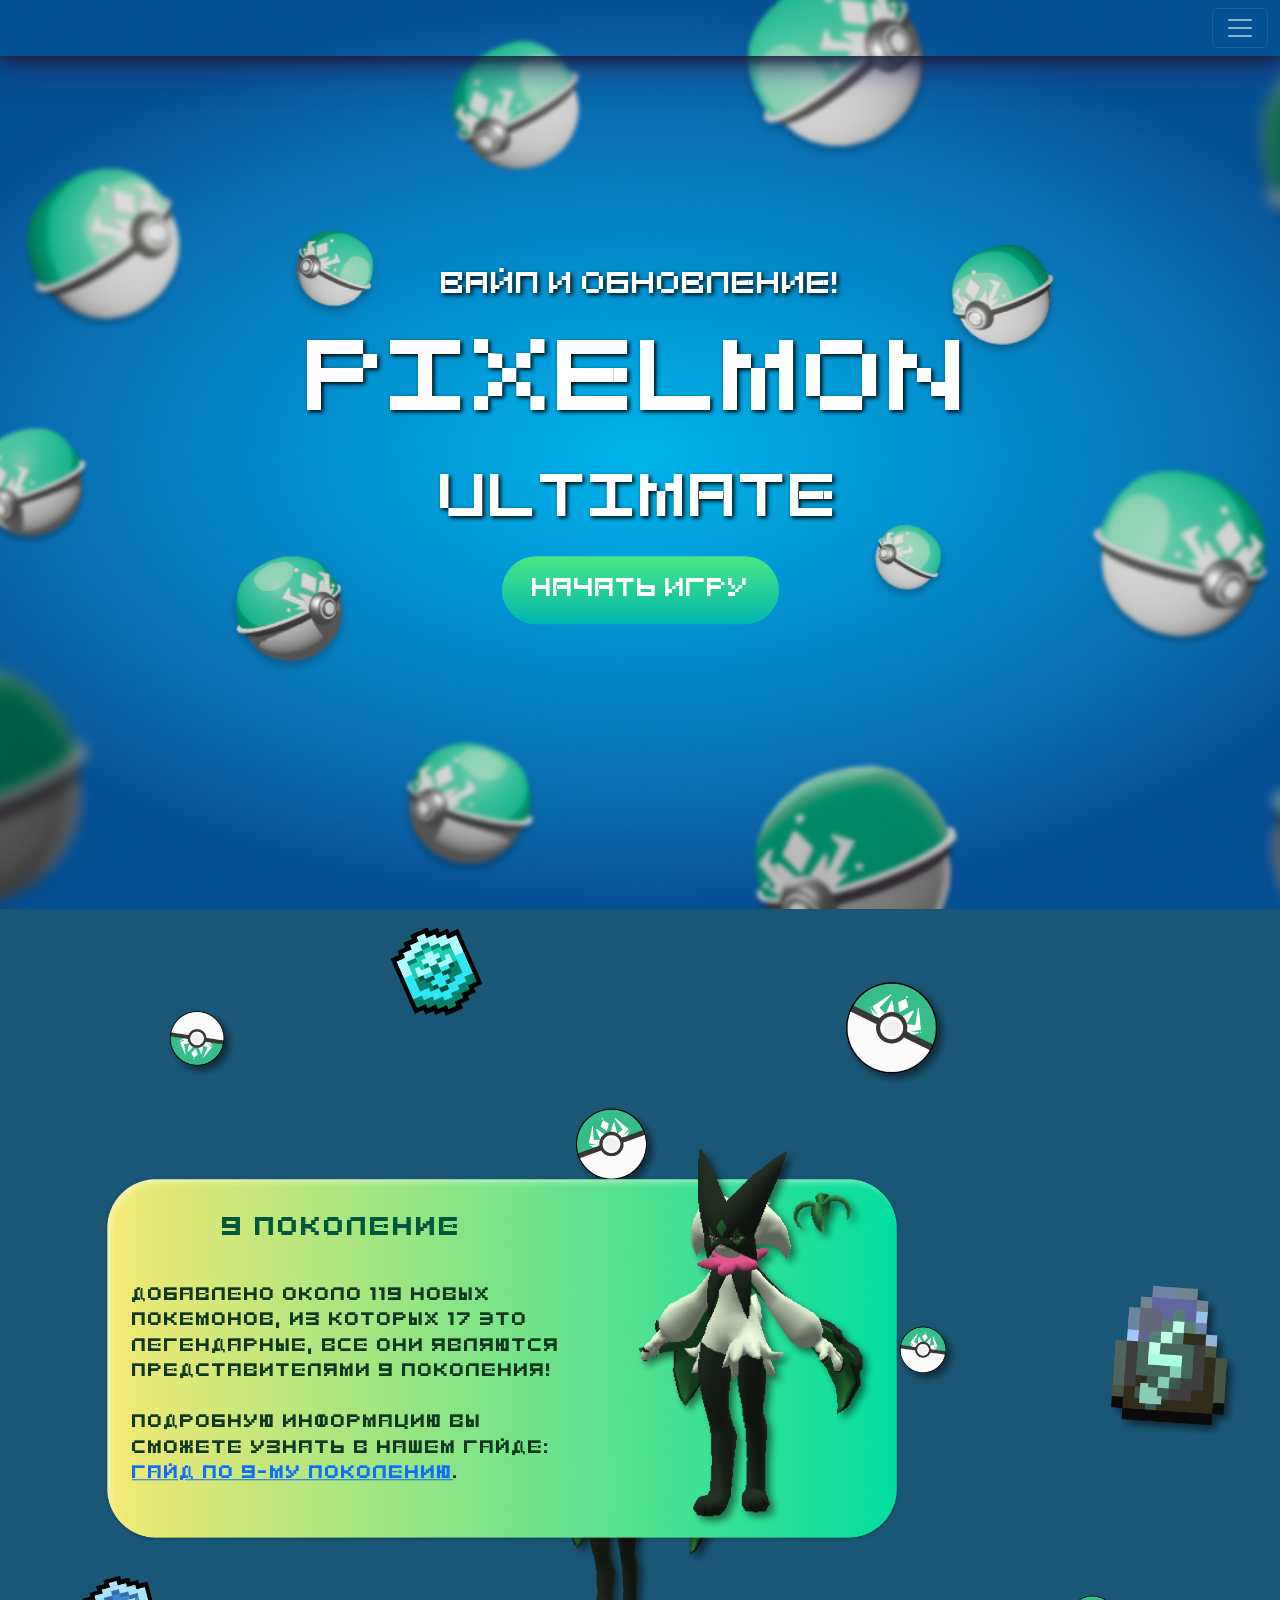
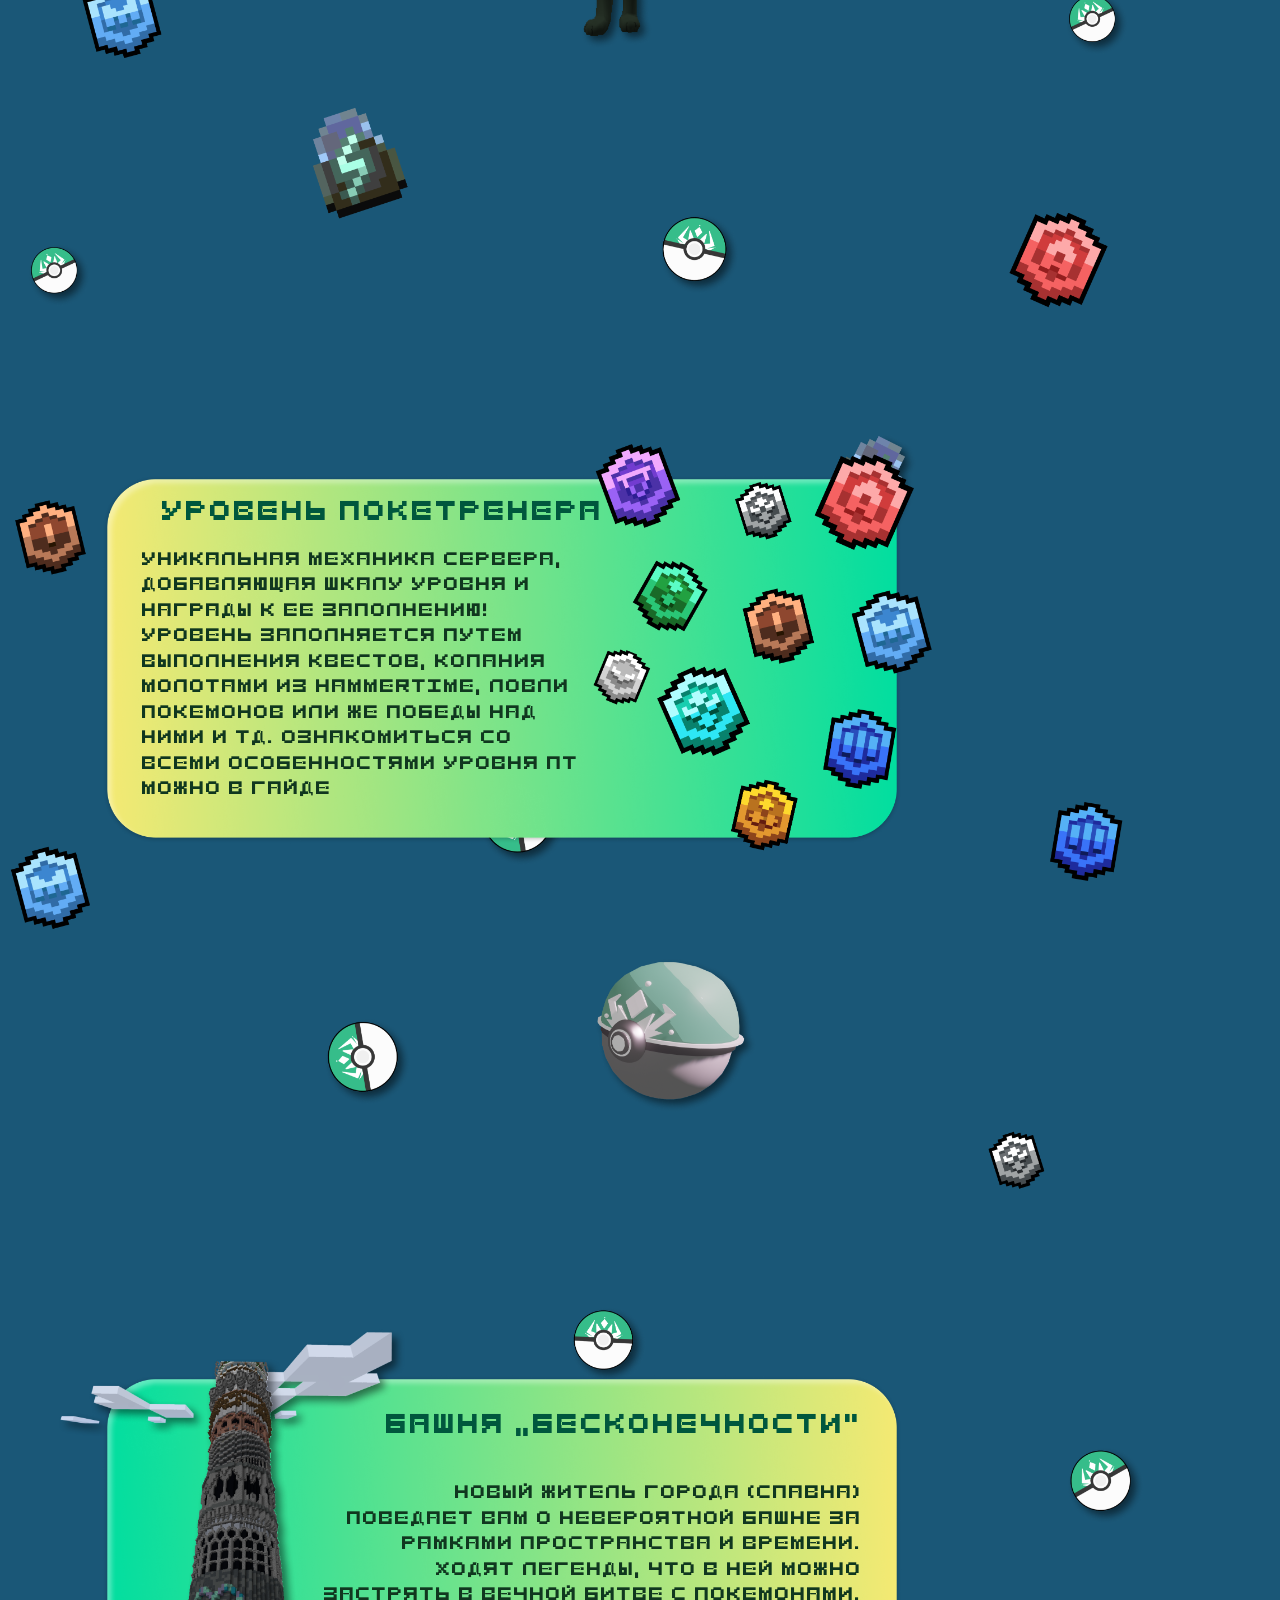
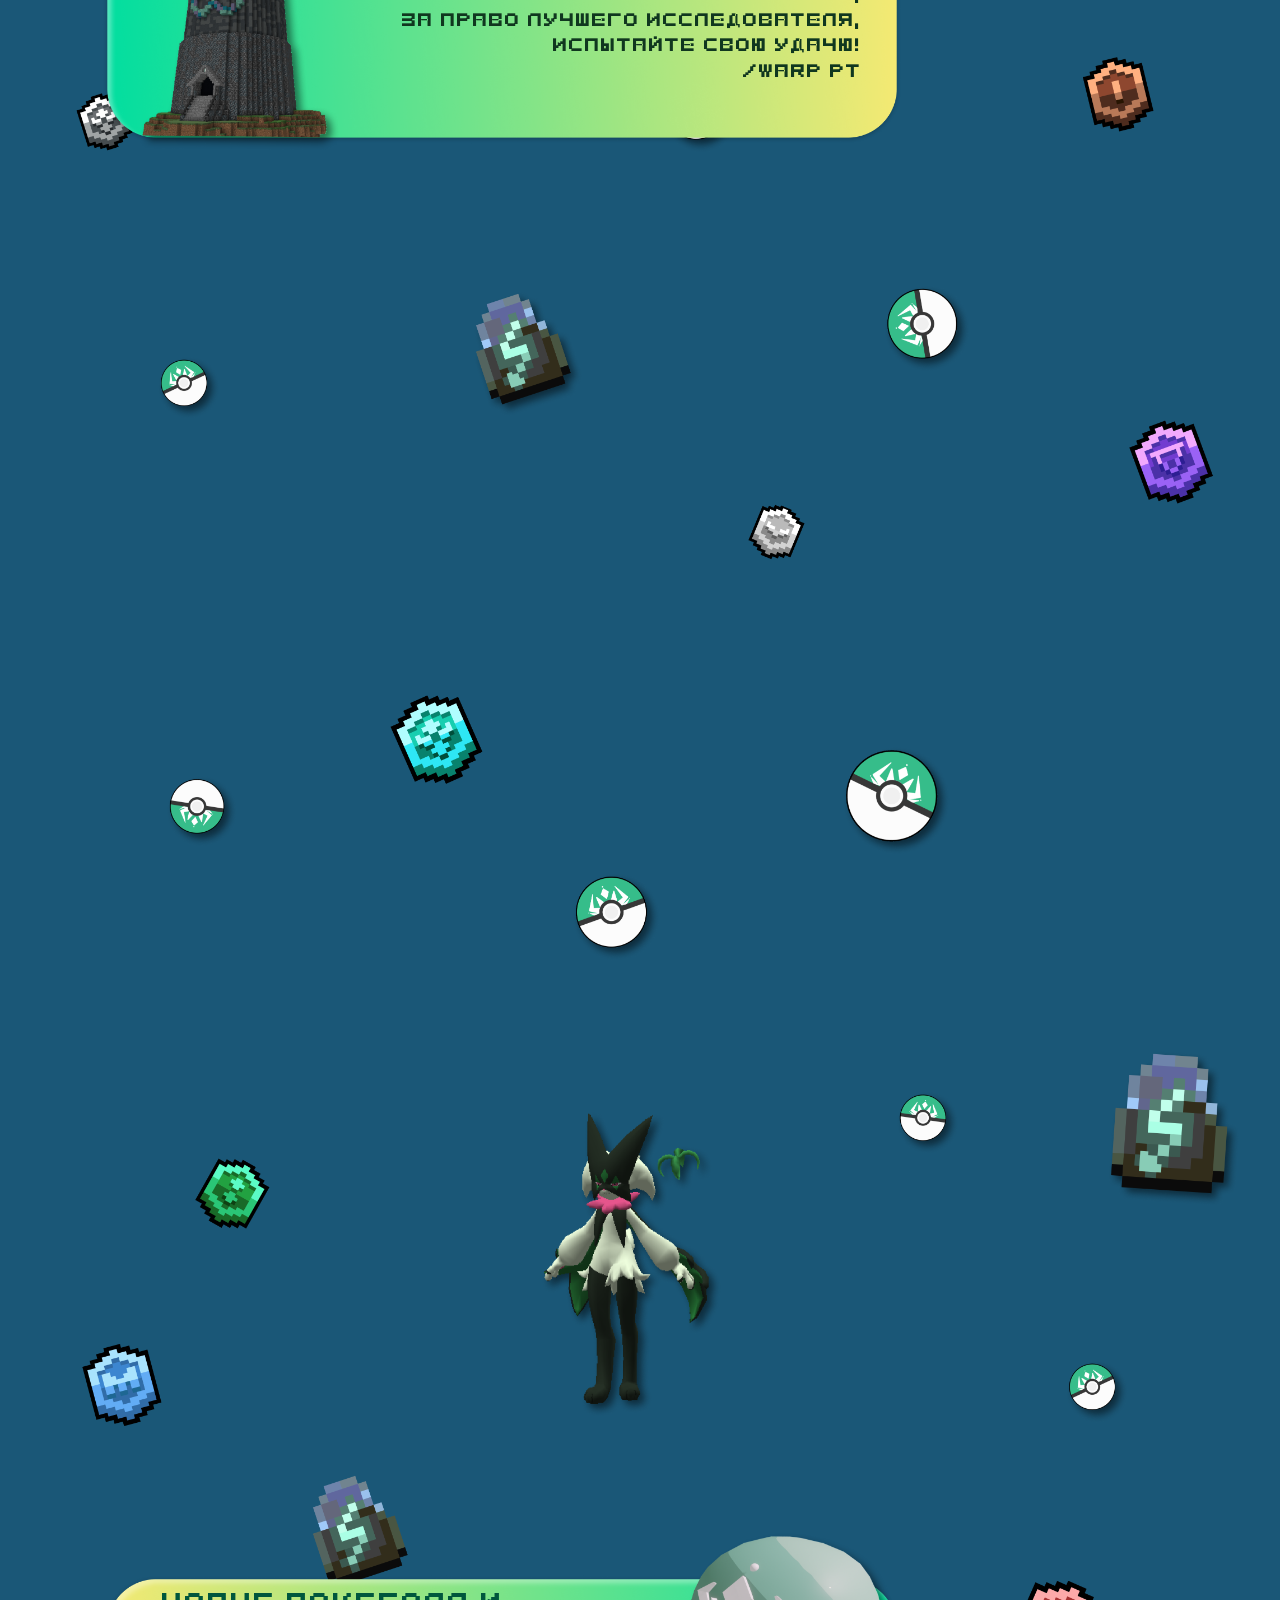
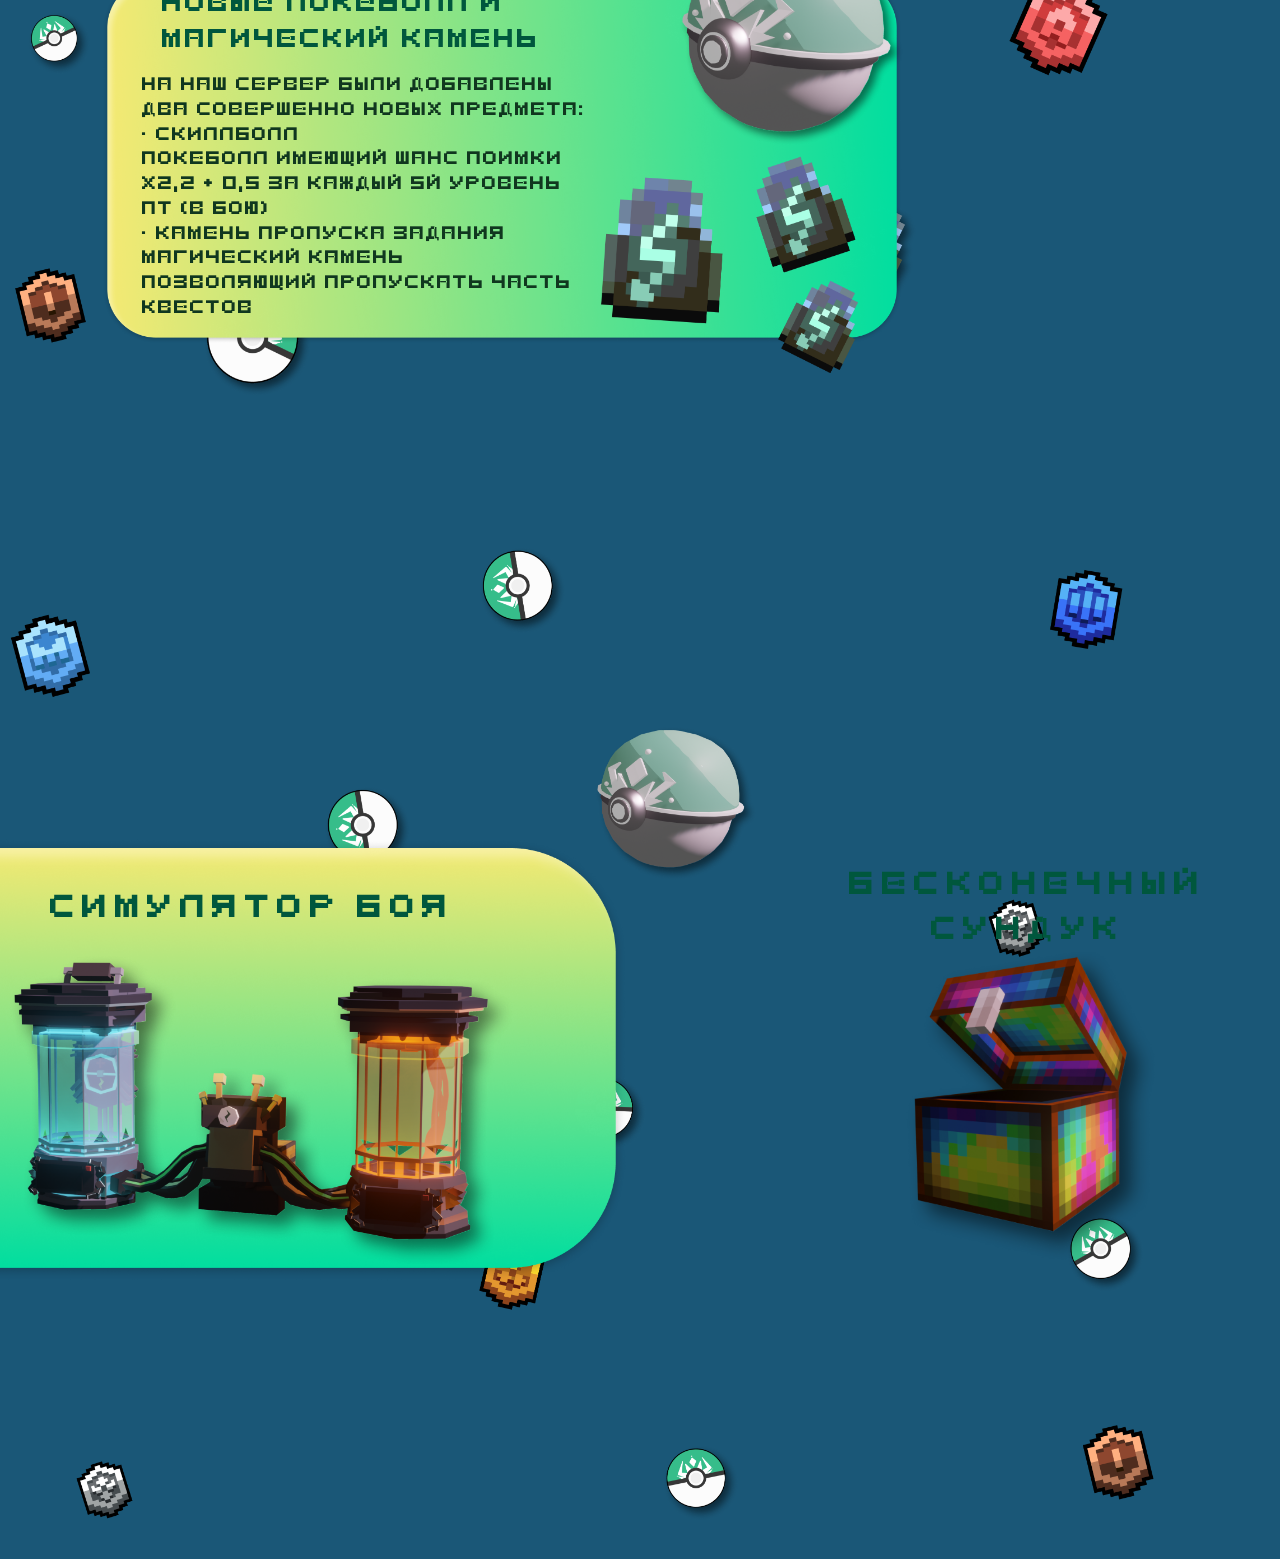
==== commit 17043df2: "poy" ====
--- a/index.html
+++ b/index.html
@@ -831,7 +831,7 @@
     <div class="item-card6 visible">
         <div class="card-background6"></div>
         <div class="item-card-content6">
-            <img class="item-image6" url="https://roririro.github.io/Ps12.github.io/static/img/Simulator.webp" alt="Описание изображения"> <!-- Новое изображение -->
+            <img class="item-image6" src="https://roririro.github.io/Ps12.github.io/static/img/Simulator.webp" alt="Описание изображения"> <!-- Новое изображение -->
             <div class="item-title-box6">Симулятор боя</div>
             <div class="item-text6 hidden">
                 <br>
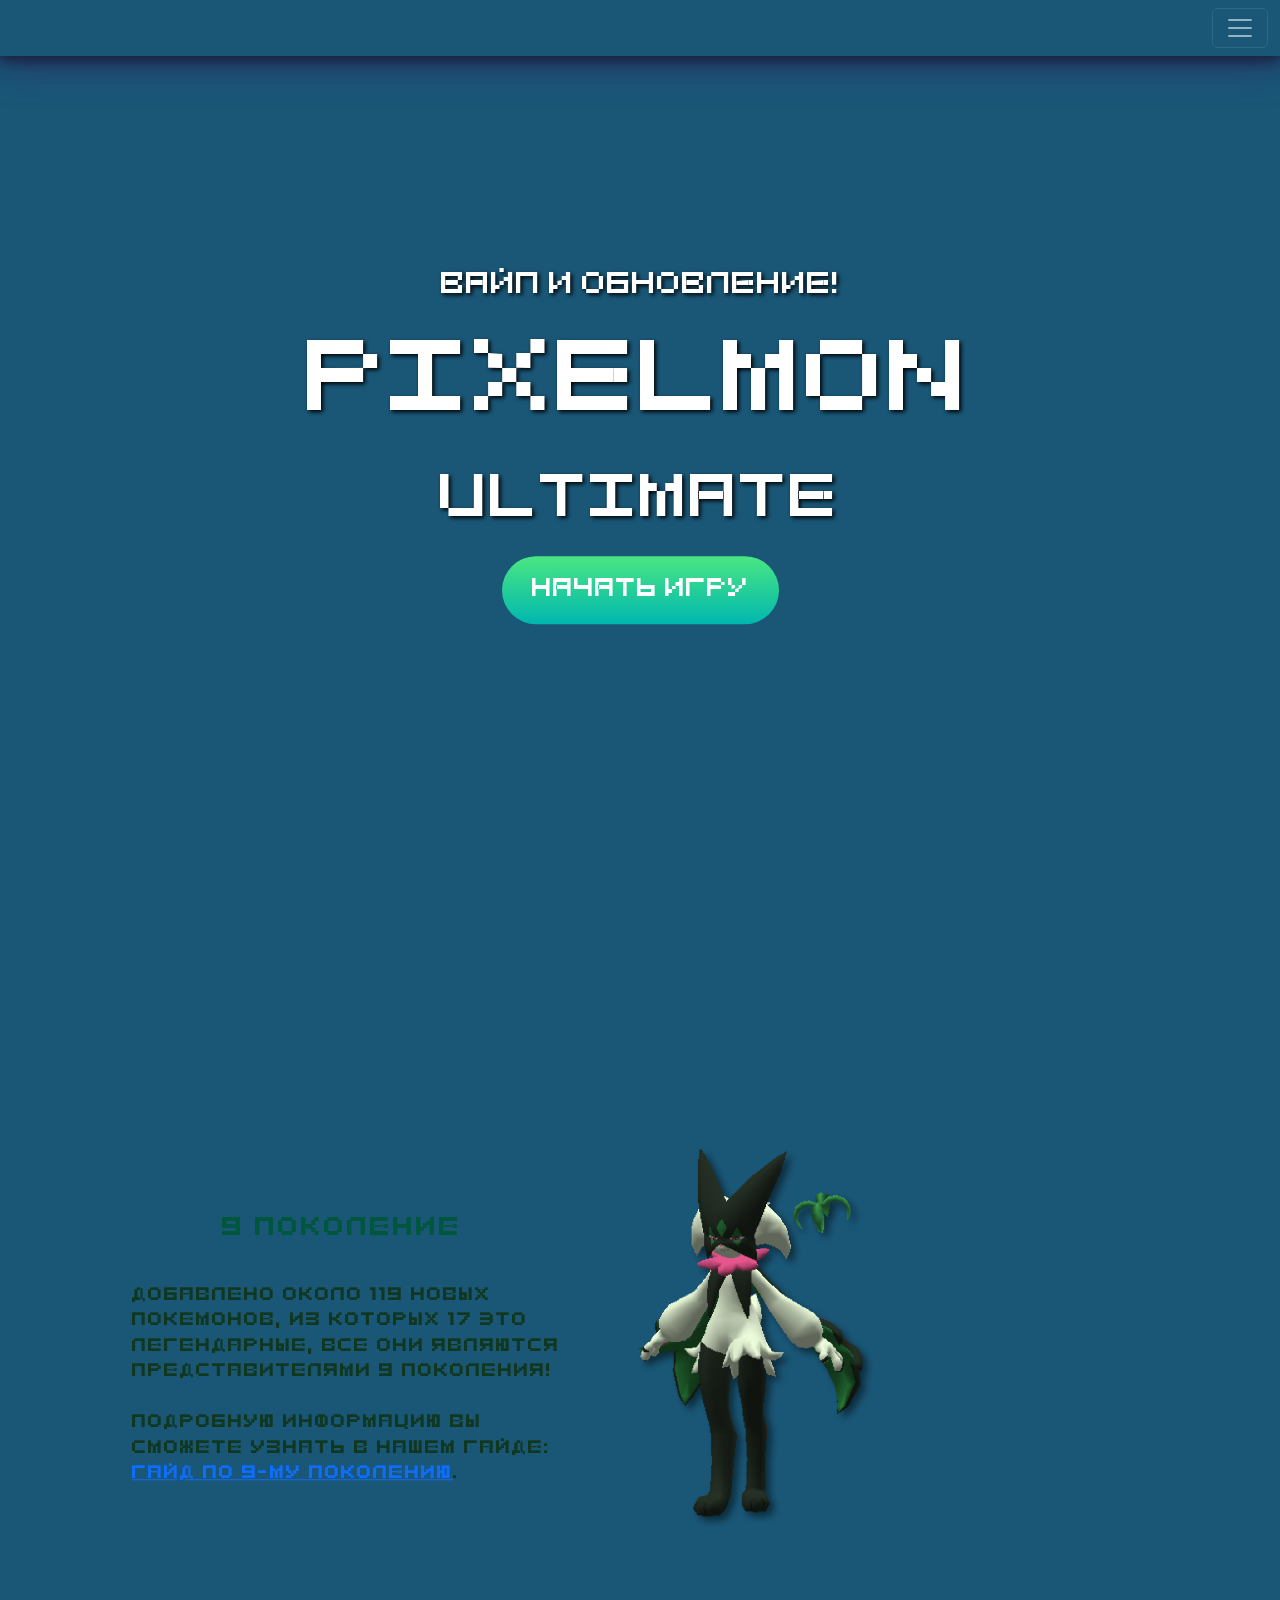
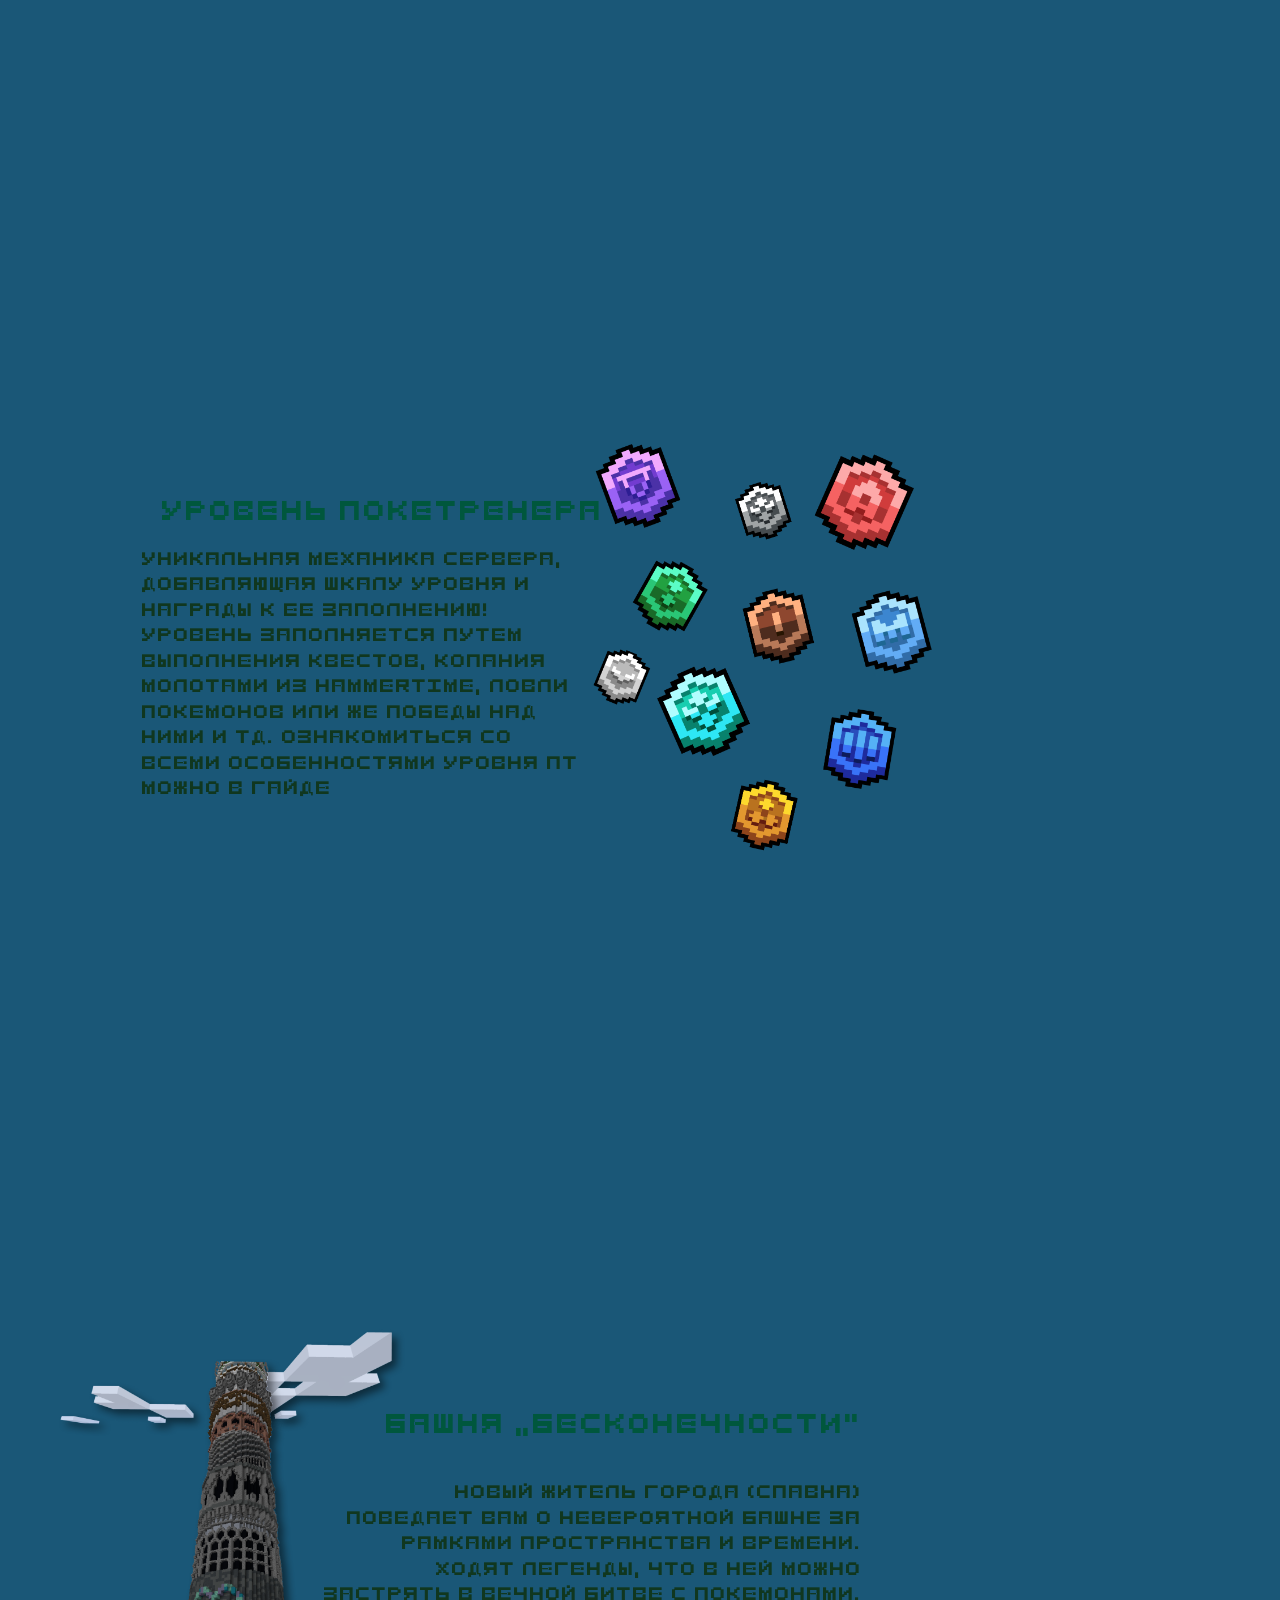
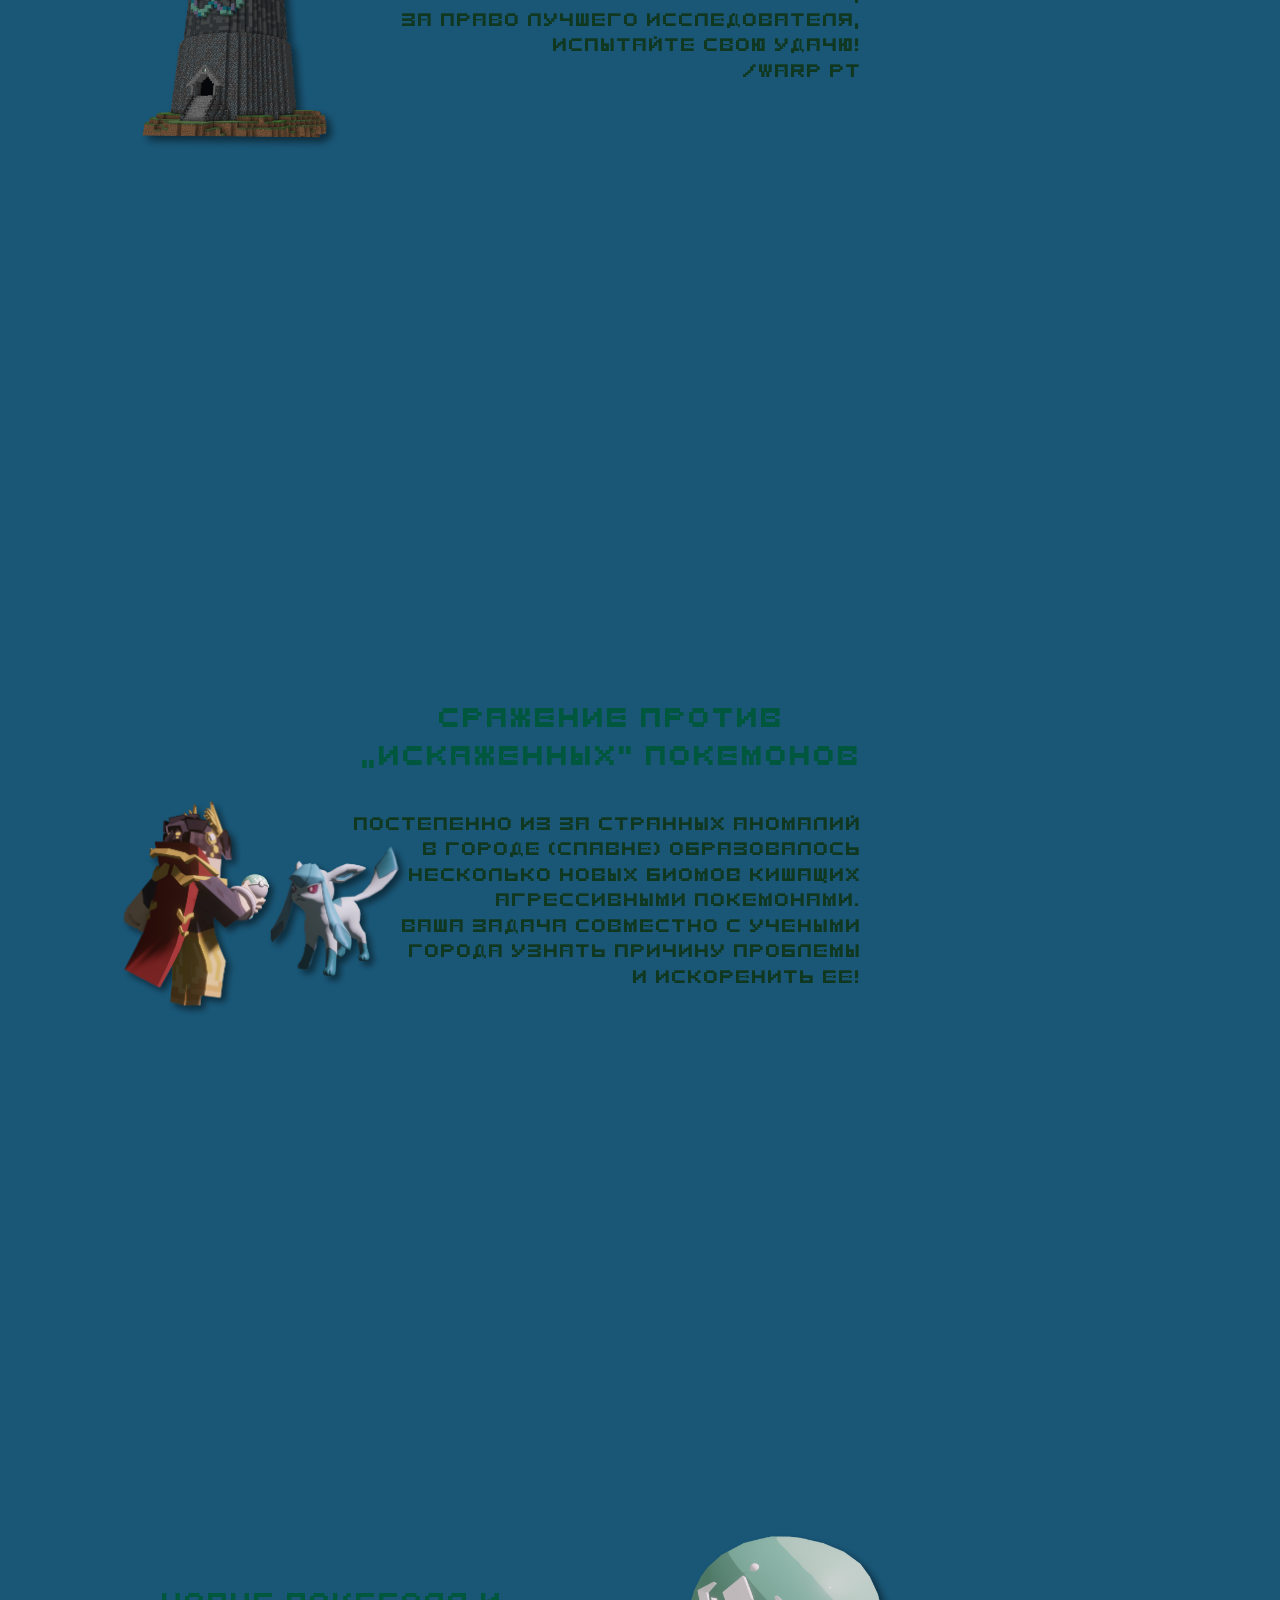
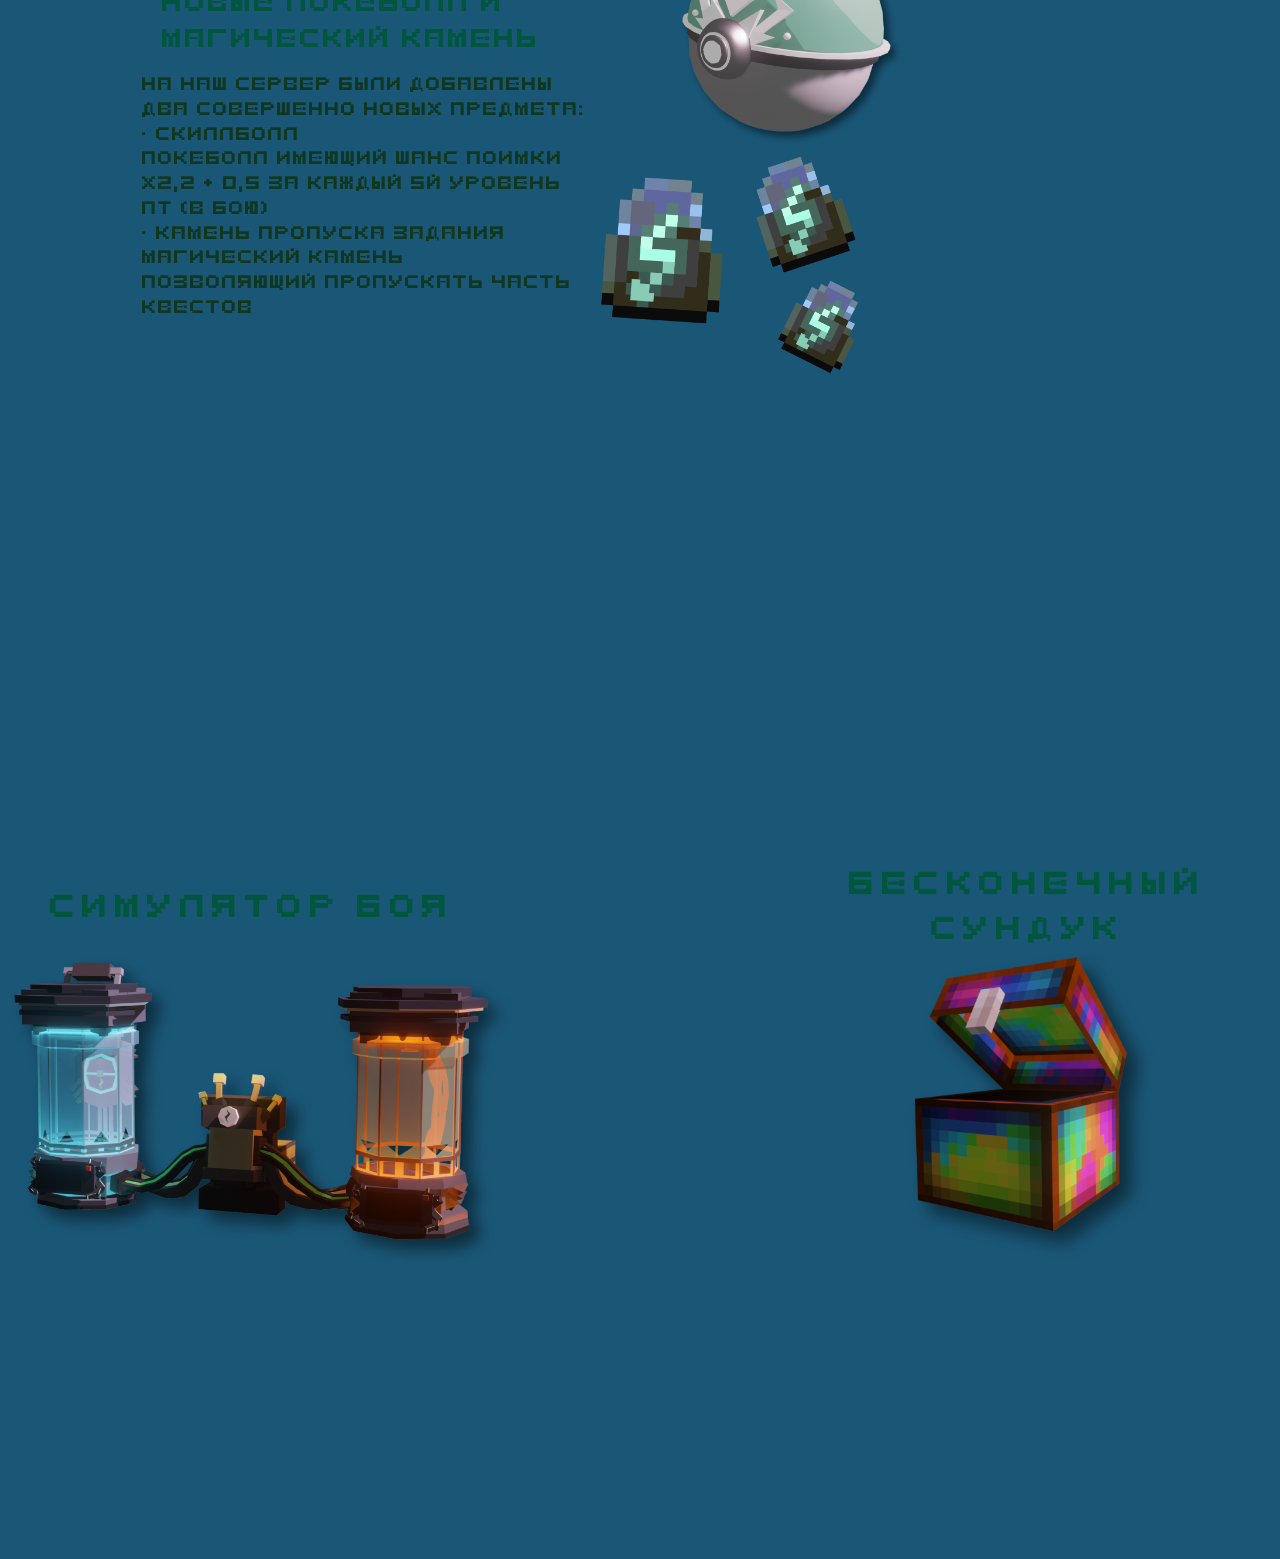
==== commit c47541c7: "iuy" ====
--- a/index.html
+++ b/index.html
@@ -40,7 +40,7 @@
     flex-direction: column;
     overflow-x: hidden;
     background-color: #1a5777; /* Основной цвет фона */
-    background-image: url('/static/img/decor.webp'), linear-gradient(to bottom, #1a5777, #1a5777); /* Замените на путь к вашему PNG */
+    background-image: src('https://roririro.github.io/Ps12.github.io/static/img/decor.webp'), linear-gradient(to bottom, #1a5777, #1a5777); /* Замените на путь к вашему PNG */
     background-size: contain, cover; /* Первое изображение будет содержаться в блоке, второе будет растягиваться */
     background-position: center; 
     background-repeat: repeat-y, no-repeat; /* Первое изображение будет повторяться по вертикали, второе не будет повторяться */
@@ -91,7 +91,7 @@
             width: 100vw;
             height: 101vh;
             object-fit: cover;
-            background: linear-gradient(to bottom, rgba(255, 0, 0, 0) 70%, rgba(0, 89, 255, 0) 100%), url("static/img/background.webp");
+            background: linear-gradient(to bottom, rgba(255, 0, 0, 0) 70%, rgba(0, 89, 255, 0) 100%), src ("https://roririro.github.io/Ps12.github.io/static/img/background.webp");
             background-size: cover;
             background-position: center;
             background-repeat: no-repeat;
--- a/static/css/landing.css
+++ b/static/css/landing.css
@@ -38,7 +38,7 @@
     left: 0; 
     width: 100%; 
     height: 100%; 
-    background: url('https://roririro.github.io/Ps12.github.io/static/img/fonk.webp') no-repeat center center; 
+    background: src ('https://roririro.github.io/Ps12.github.io/static/img/fonk.webp') no-repeat center center; 
     background-size: contain; 
     z-index: 1; 
 }
@@ -121,7 +121,7 @@
     left: 0; 
     width: 100%; 
     height: 100%; 
-    background: url('https://roririro.github.io/Ps12.github.io/static/img/fonk.webp') no-repeat center center; 
+    background: src ('https://roririro.github.io/Ps12.github.io/static/img/fonk.webp') no-repeat center center; 
     background-size: contain; /* Изменено: сохраняем пропорции и не обрезаем фон */
     z-index: 1; 
 }
@@ -199,7 +199,7 @@
     left: 0; 
     width: 100%; 
     height: 100%; 
-    background: url('https://roririro.github.io/Ps12.github.io/static/img/fonk2.webp') no-repeat center center; 
+    background: src ('https://roririro.github.io/Ps12.github.io/static/img/fonk2.webp') no-repeat center center; 
     background-size: contain; /* Изменено: сохраняем пропорции и не обрезаем фон */
     z-index: 1; 
 }
@@ -276,7 +276,7 @@
     left: 0; 
     width: 100%; 
     height: 100%; 
-    background: url('https://roririro.github.io/Ps12.github.io/static/img/fonk2.webp') no-repeat center center; 
+    background: src ('https://roririro.github.io/Ps12.github.io/static/img/fonk2.webp') no-repeat center center; 
     background-size: contain; /* Изменено: сохраняем пропорции и не обрезаем фон */
     z-index: 1; 
 }
@@ -354,7 +354,7 @@
     left: 0; 
     width: 100%; 
     height: 100%; 
-    background: url('https://roririro.github.io/Ps12.github.io/static/img/fonk2.webp') no-repeat center center; 
+    background: src ('https://roririro.github.io/Ps12.github.io/static/img/fonk2.webp') no-repeat center center; 
     background-size: contain; /* Изменено: сохраняем пропорции и не обрезаем фон */
     z-index: 1; 
 }
@@ -431,7 +431,7 @@
     left: 0; 
     width: 100%; 
     height: 100%; 
-    background: url('https://roririro.github.io/Ps12.github.io/static/img/fonk.webp') no-repeat center center; 
+    background: src ('https://roririro.github.io/Ps12.github.io/static/img/fonk.webp') no-repeat center center; 
     background-size: contain; /* Изменено: сохраняем пропорции и не обрезаем фон */
     z-index: 1; 
 }
@@ -498,7 +498,7 @@
     left: 0; 
     width: 100%; 
     height: 100%; 
-    background: url('https://roririro.github.io/Ps12.github.io/static/img/fonk3.webp') no-repeat center center; 
+    background: src ('https://roririro.github.io/Ps12.github.io/static/img/fonk3.webp') no-repeat center center; 
     background-size: contain; /* Сохраняем пропорции фона */
     z-index: 0; 
     overflow: hidden; /* Скрытие выходящих за рамки элементов */
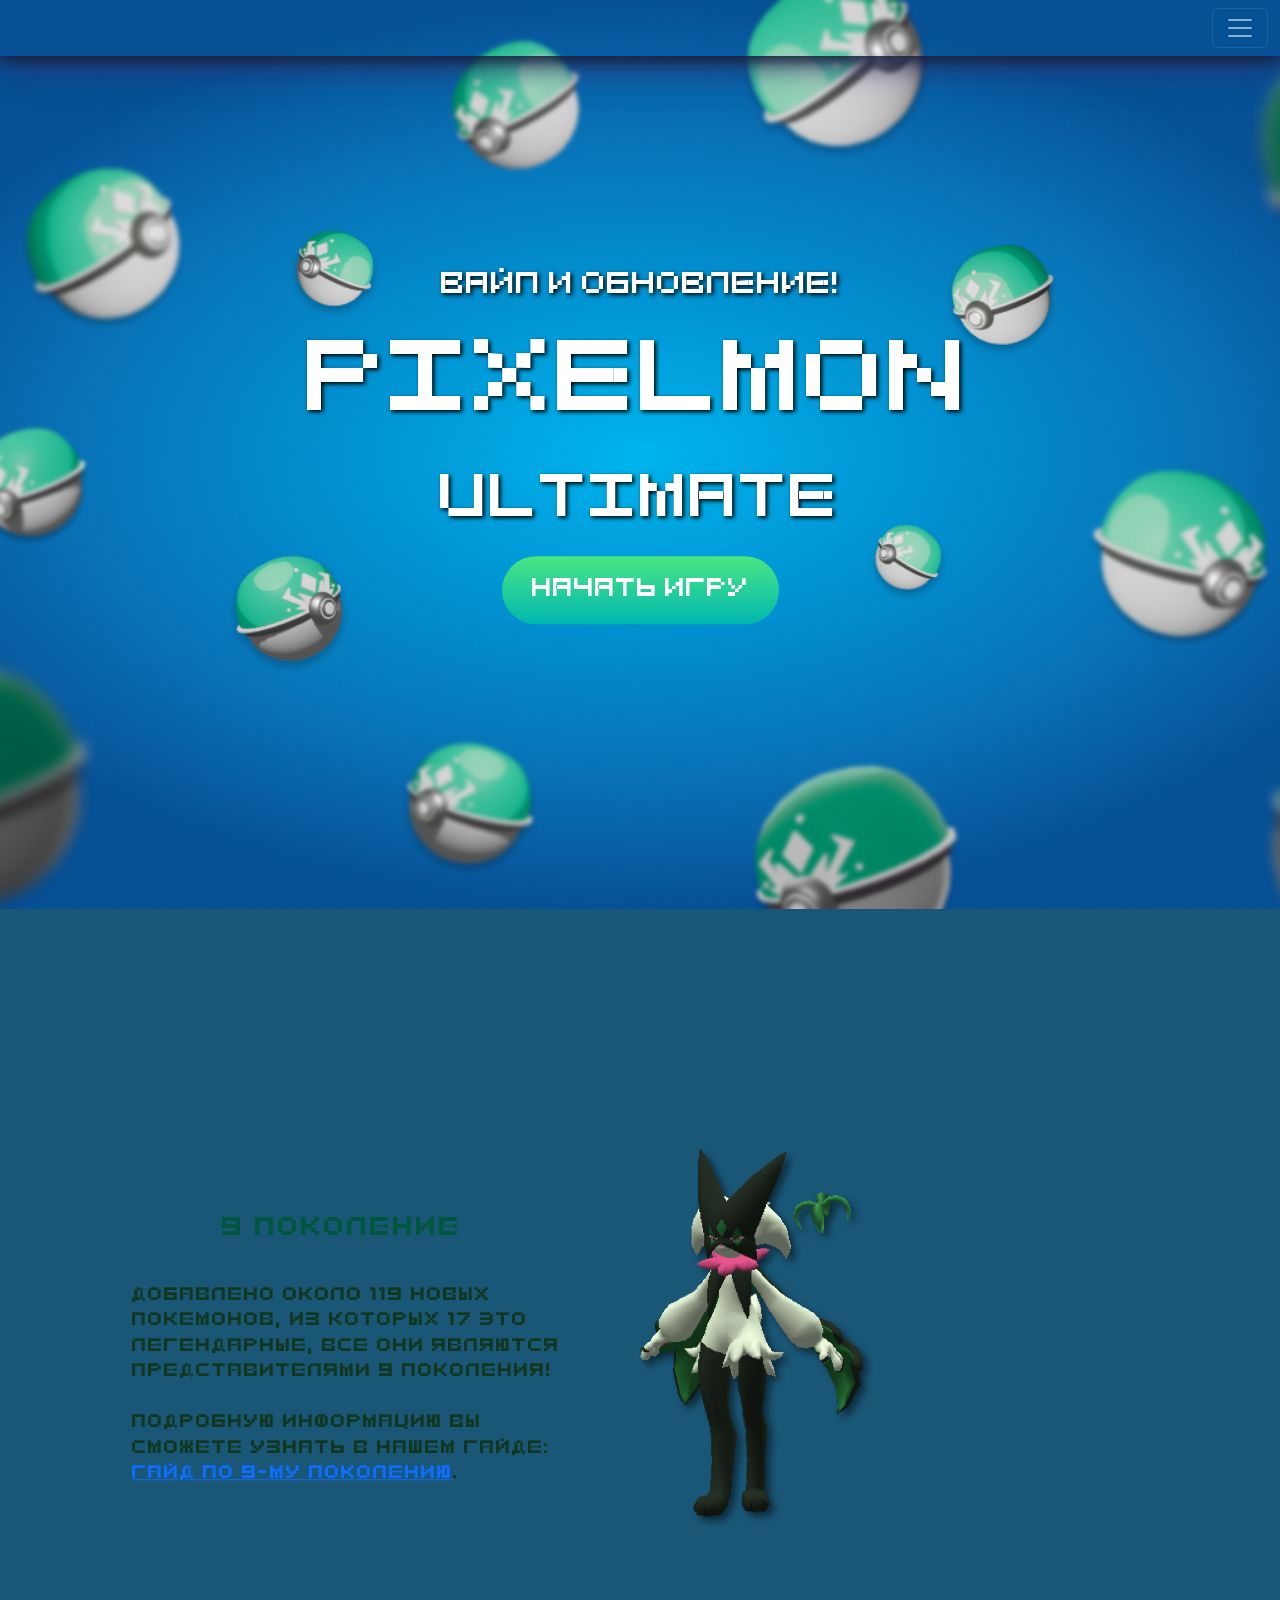
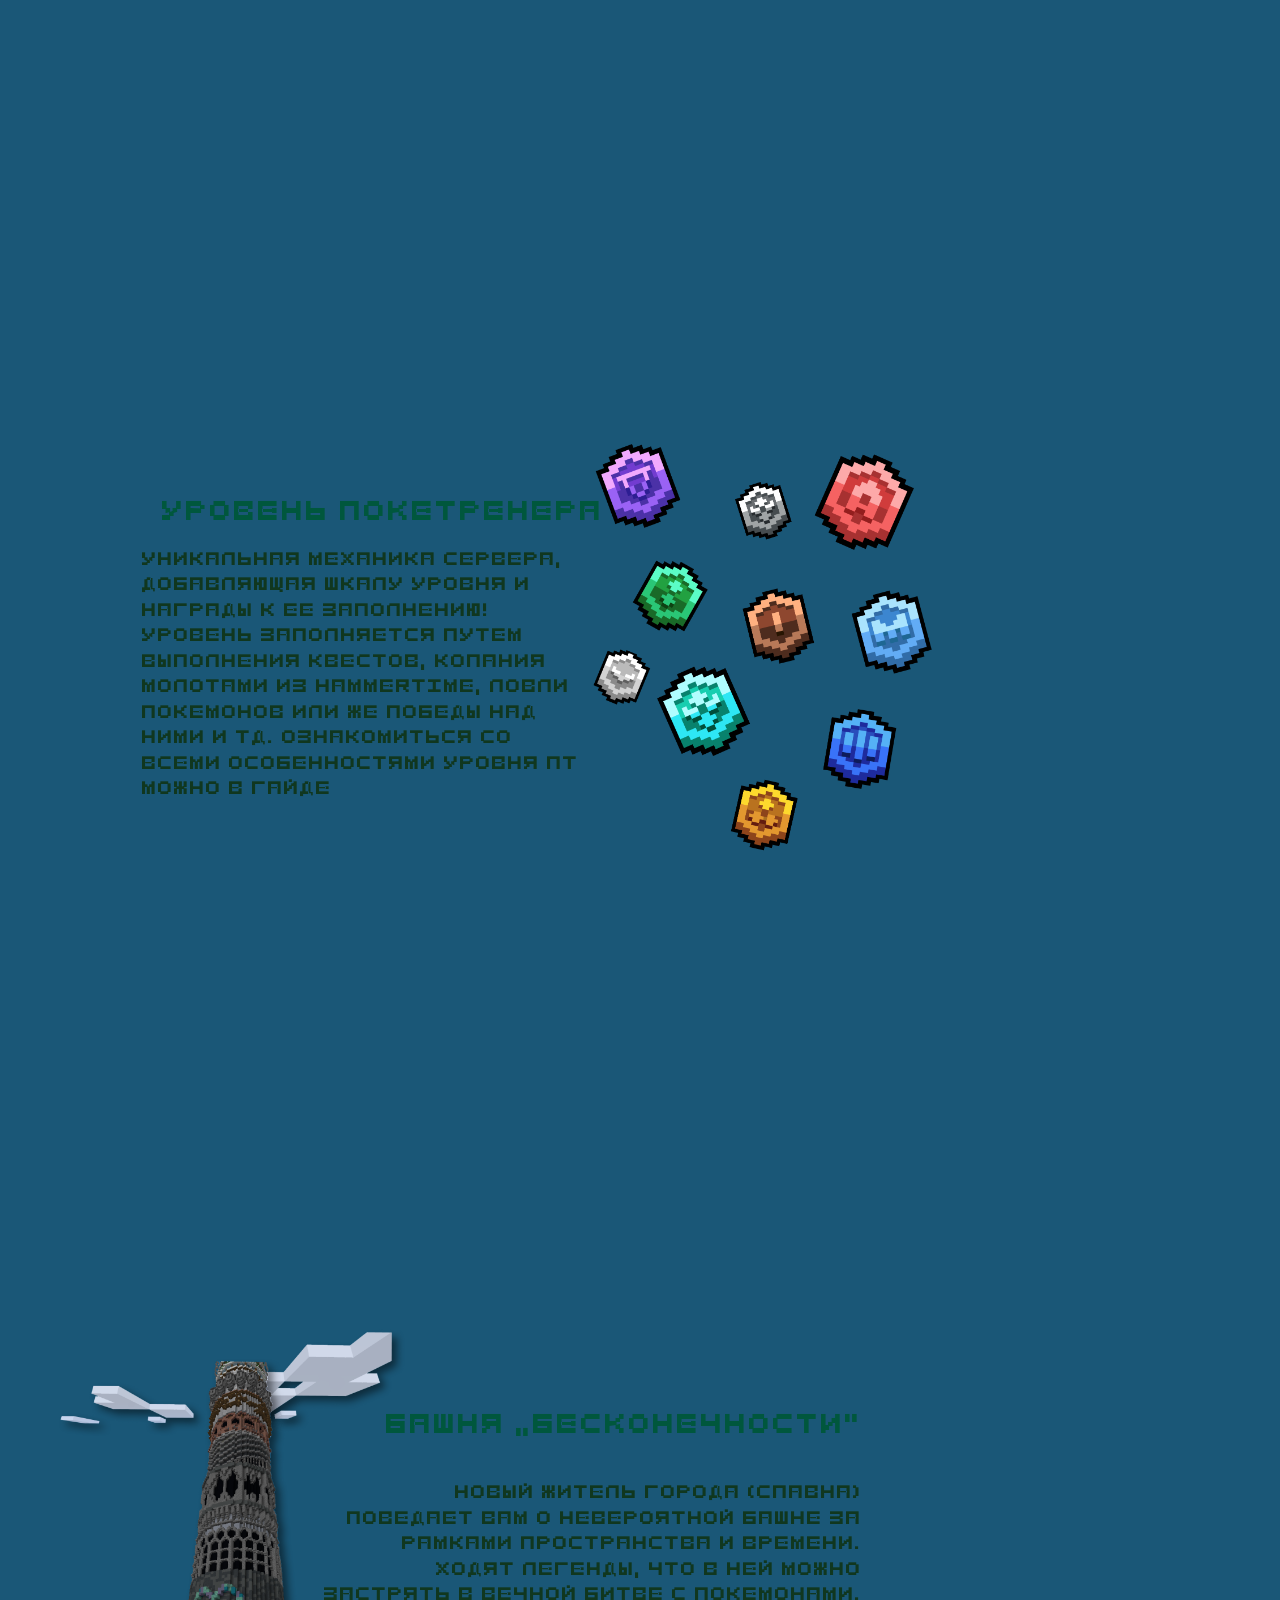
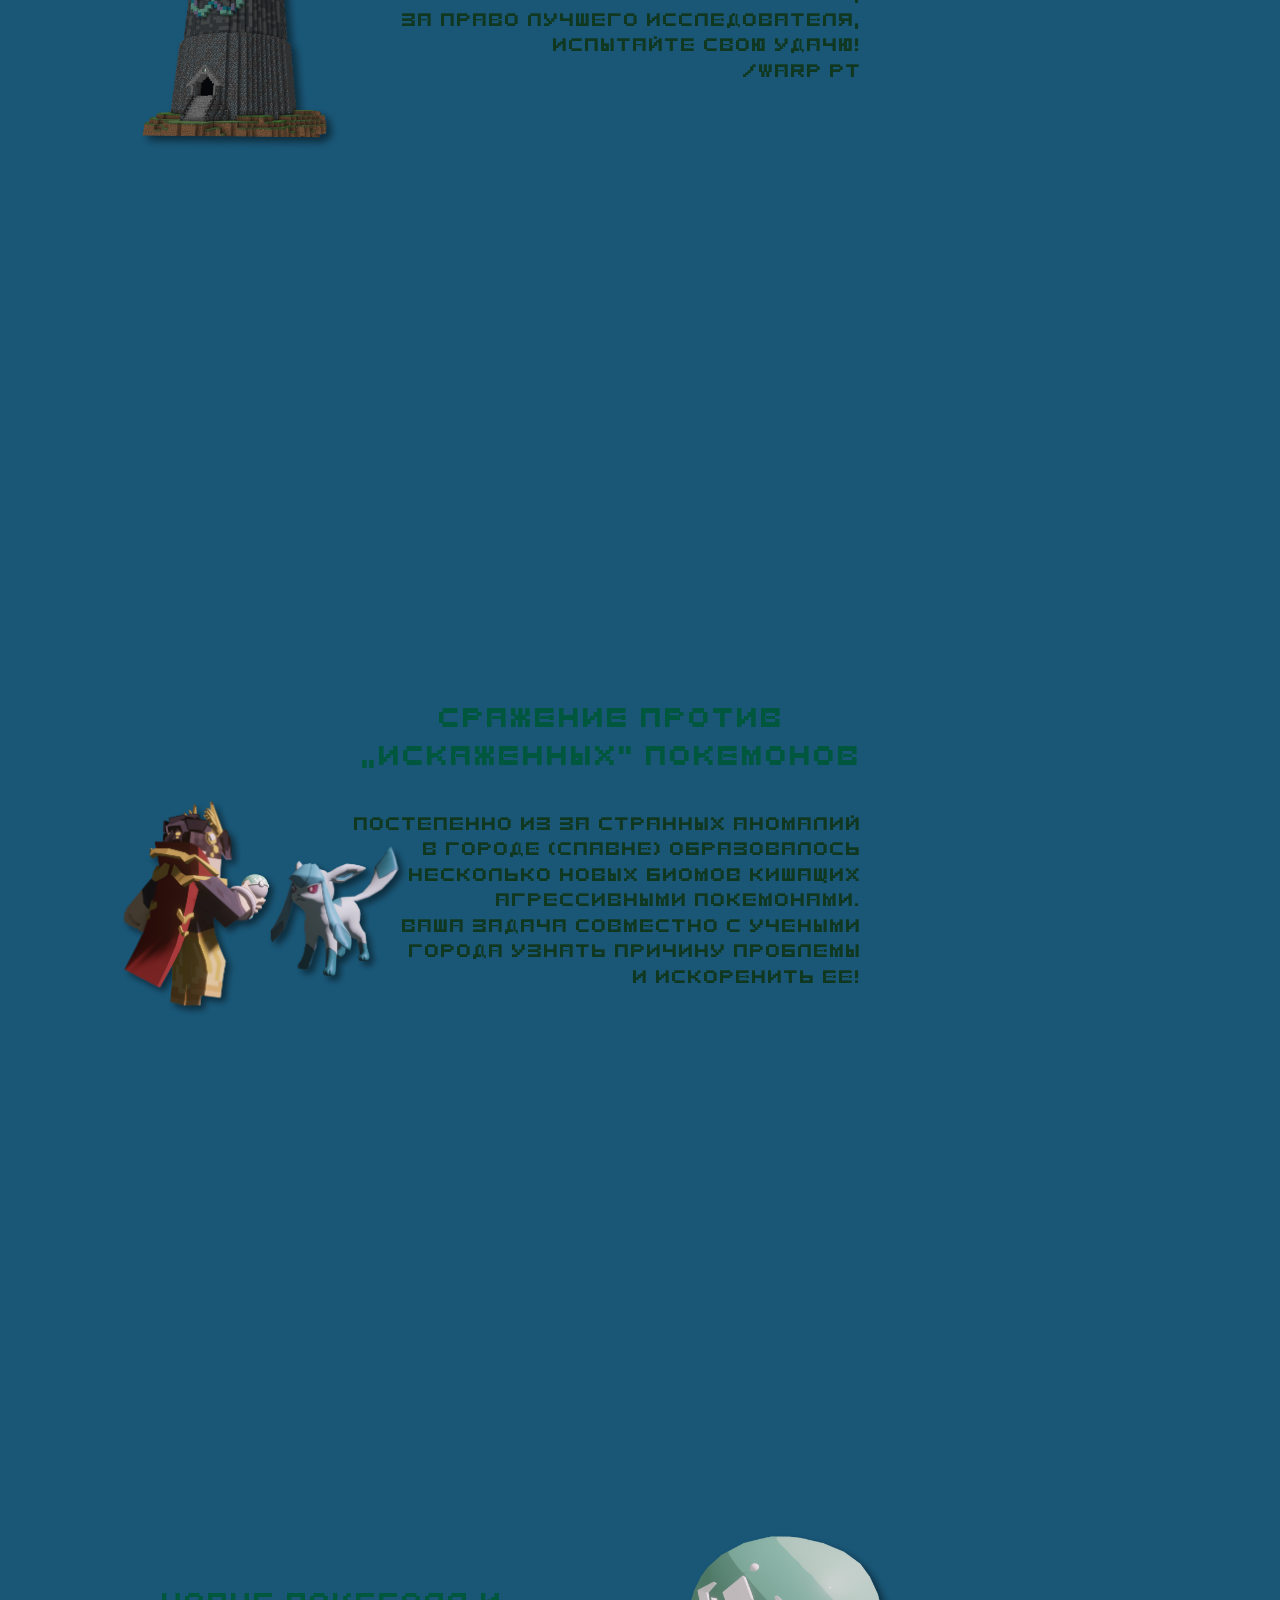
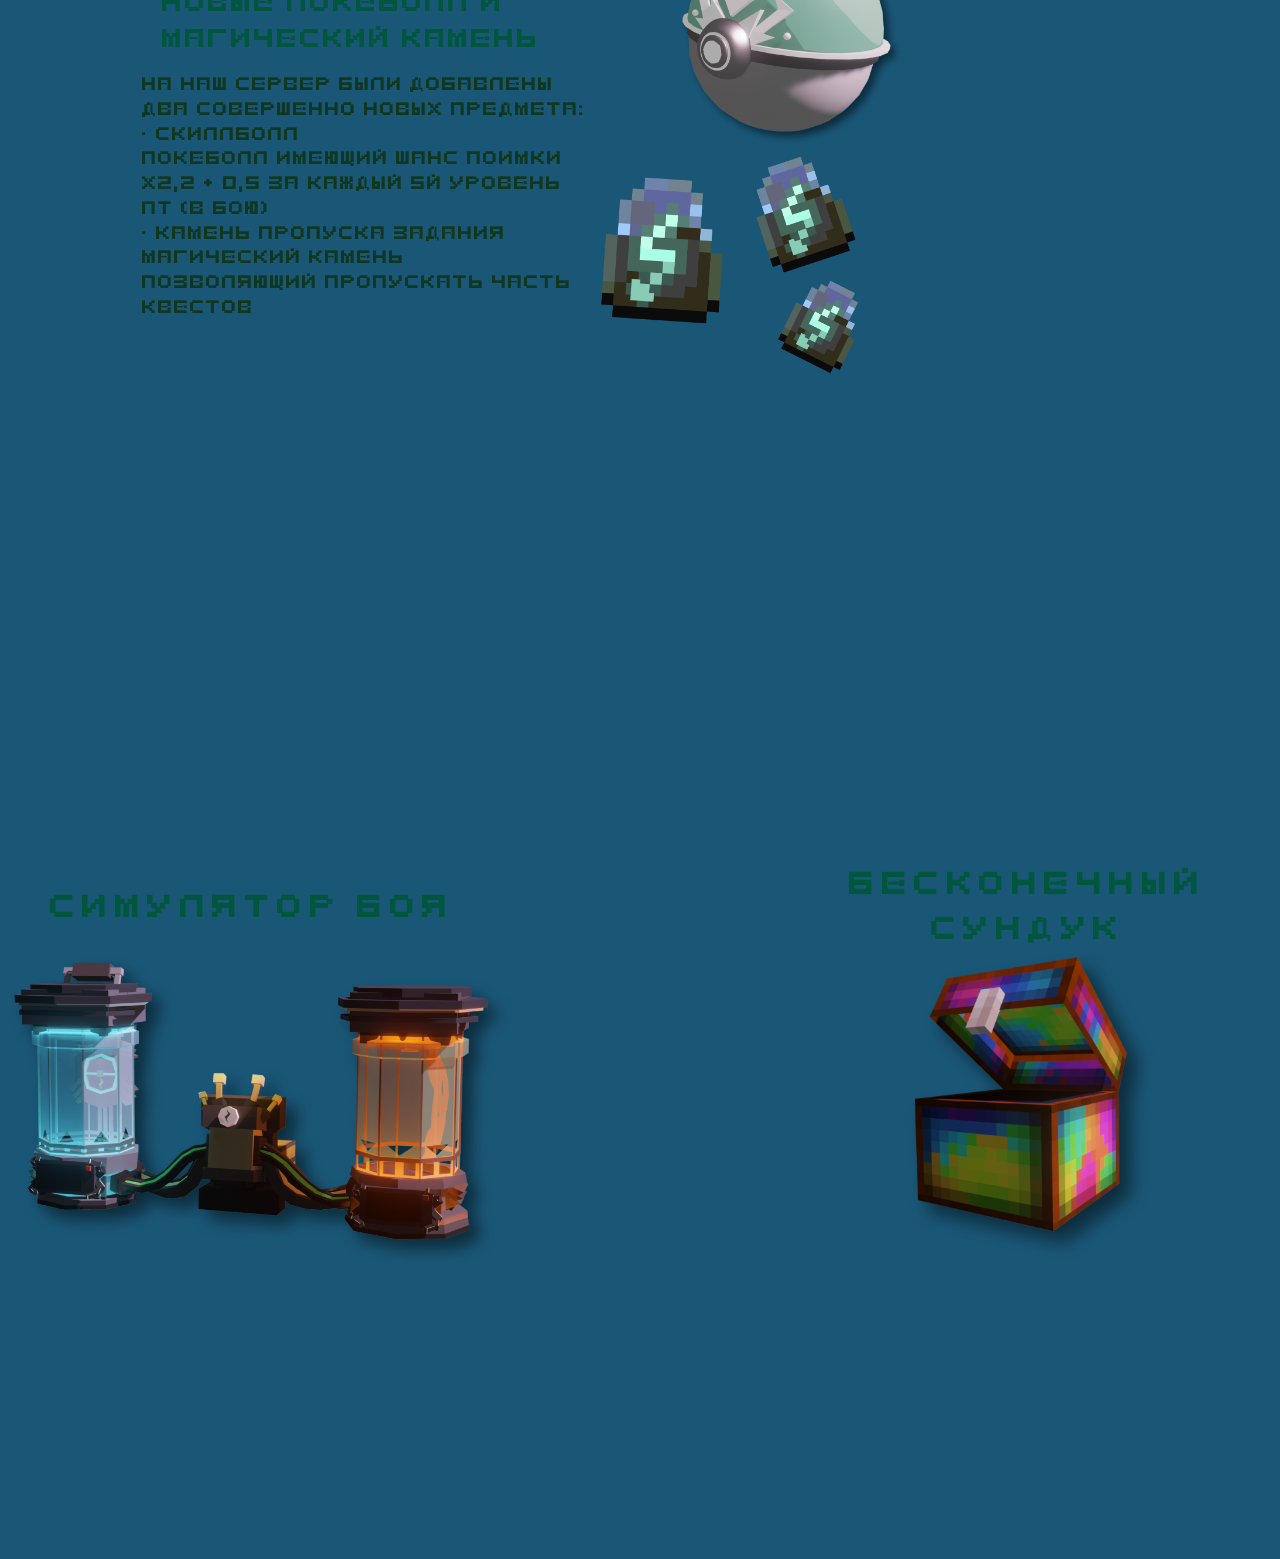
==== commit 2170861c: "8767" ====
--- a/index.html
+++ b/index.html
@@ -40,7 +40,7 @@
     flex-direction: column;
     overflow-x: hidden;
     background-color: #1a5777; /* Основной цвет фона */
-    background-image: src('https://roririro.github.io/Ps12.github.io/static/img/decor.webp'), linear-gradient(to bottom, #1a5777, #1a5777); /* Замените на путь к вашему PNG */
+    background-image: src('/static/img/decor.webp'), linear-gradient(to bottom, #1a5777, #1a5777); /* Замените на путь к вашему PNG */
     background-size: contain, cover; /* Первое изображение будет содержаться в блоке, второе будет растягиваться */
     background-position: center; 
     background-repeat: repeat-y, no-repeat; /* Первое изображение будет повторяться по вертикали, второе не будет повторяться */
@@ -91,7 +91,7 @@
             width: 100vw;
             height: 101vh;
             object-fit: cover;
-            background: linear-gradient(to bottom, rgba(255, 0, 0, 0) 70%, rgba(0, 89, 255, 0) 100%), src ("https://roririro.github.io/Ps12.github.io/static/img/background.webp");
+            background: linear-gradient(to bottom, rgba(255, 0, 0, 0) 70%, rgba(0, 89, 255, 0) 100%), url("static/img/background.webp");
             background-size: cover;
             background-position: center;
             background-repeat: no-repeat;
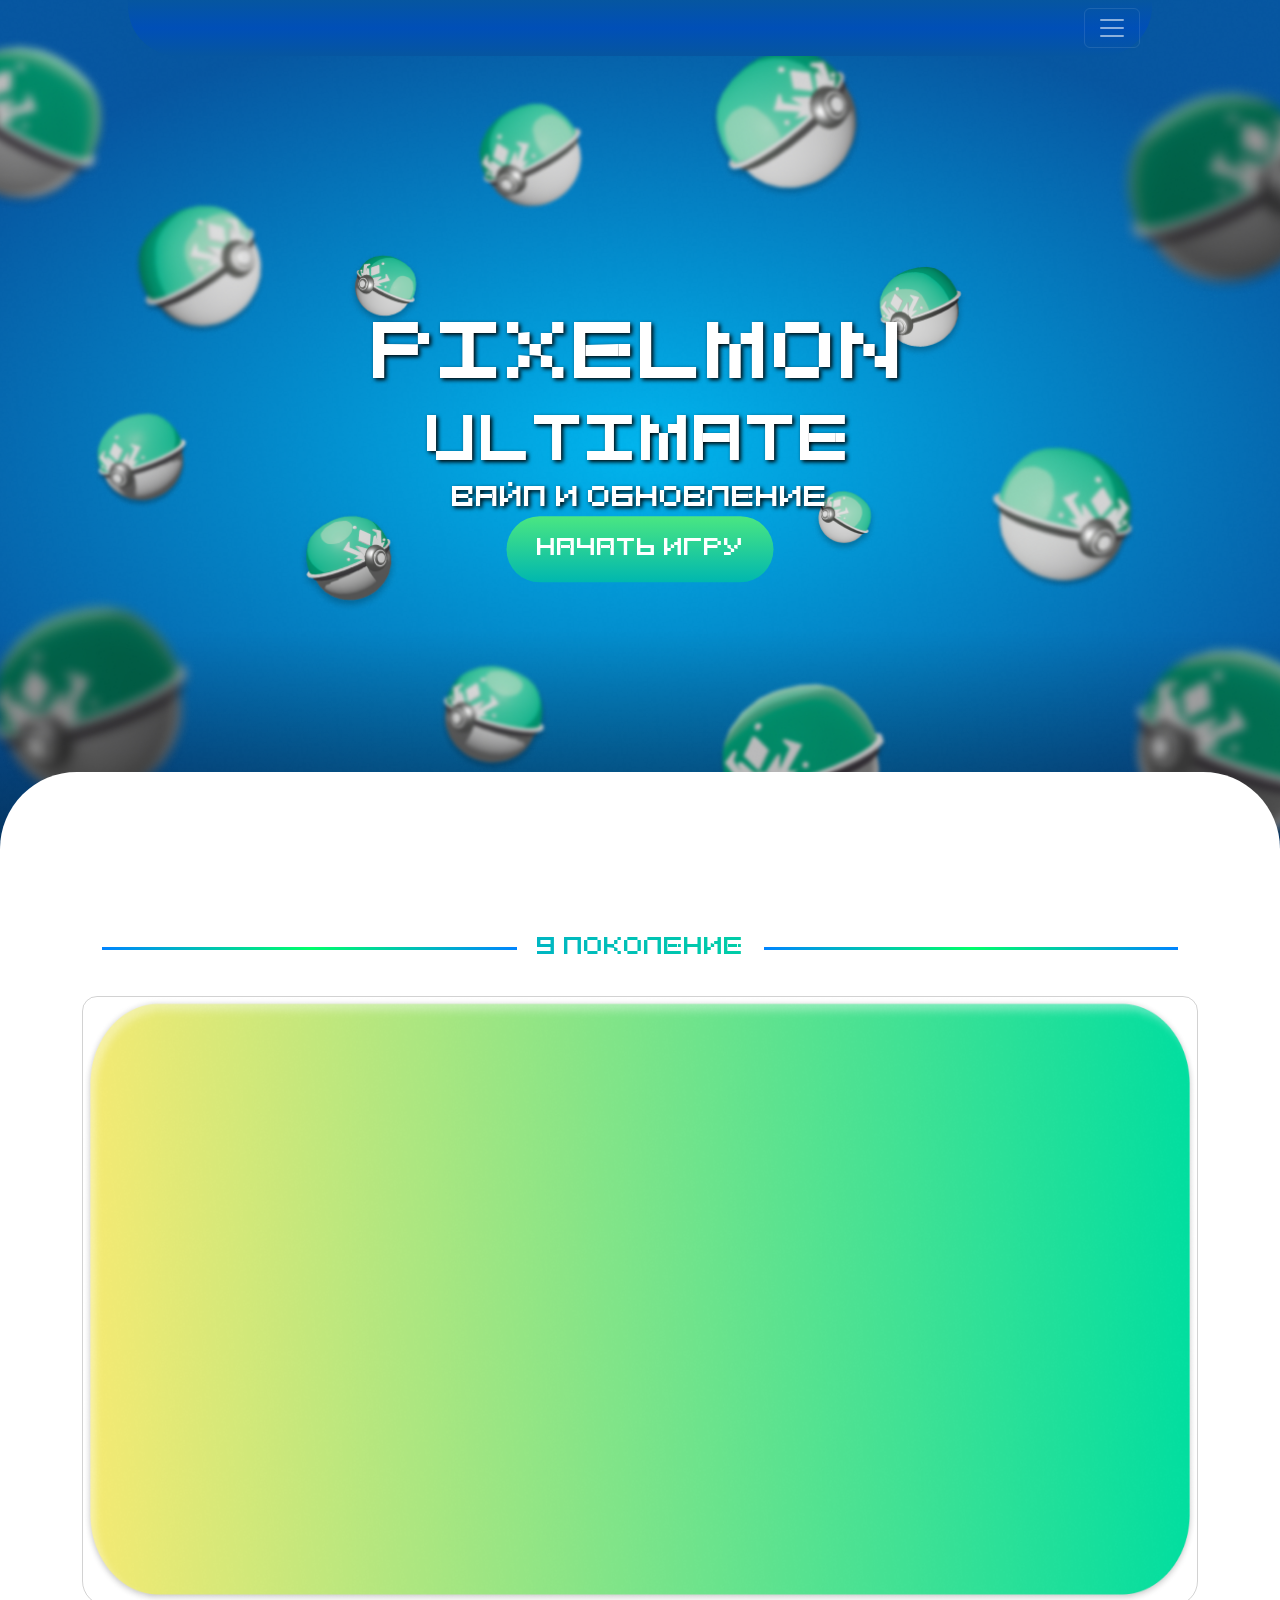
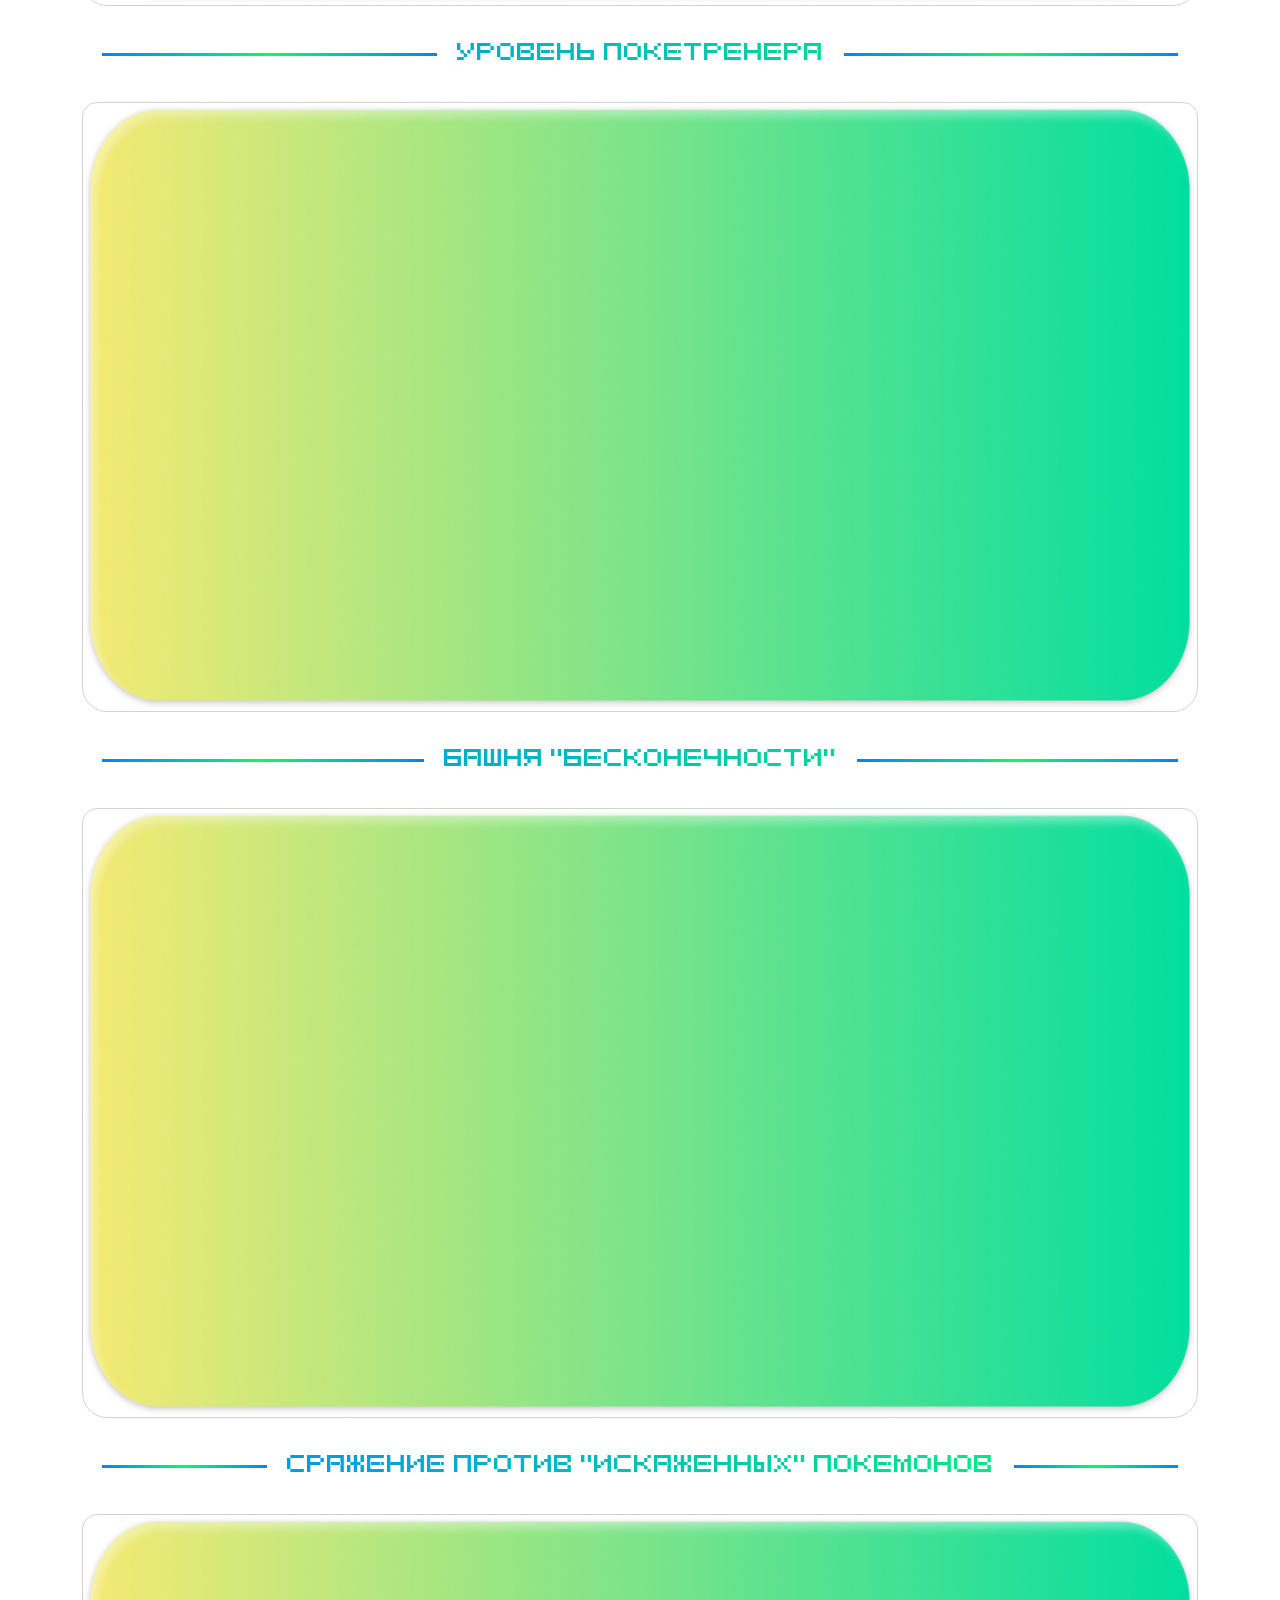
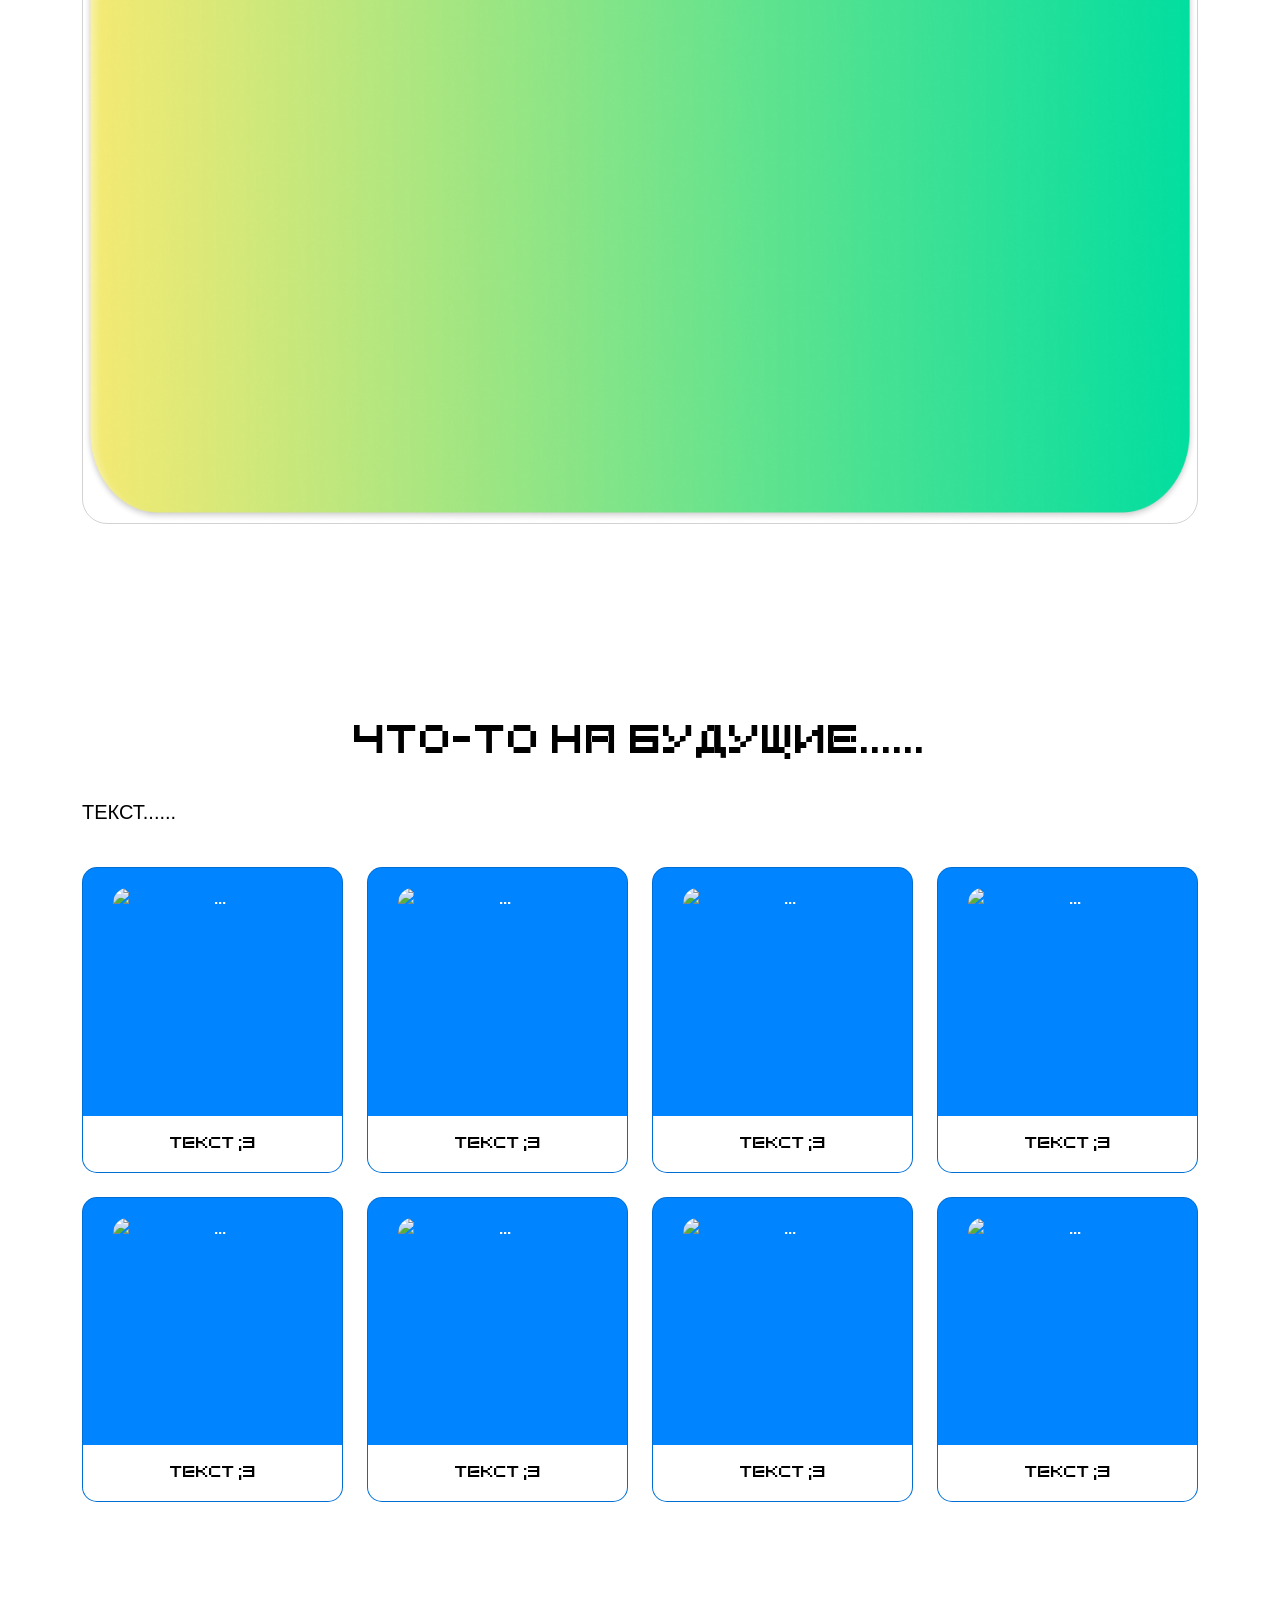
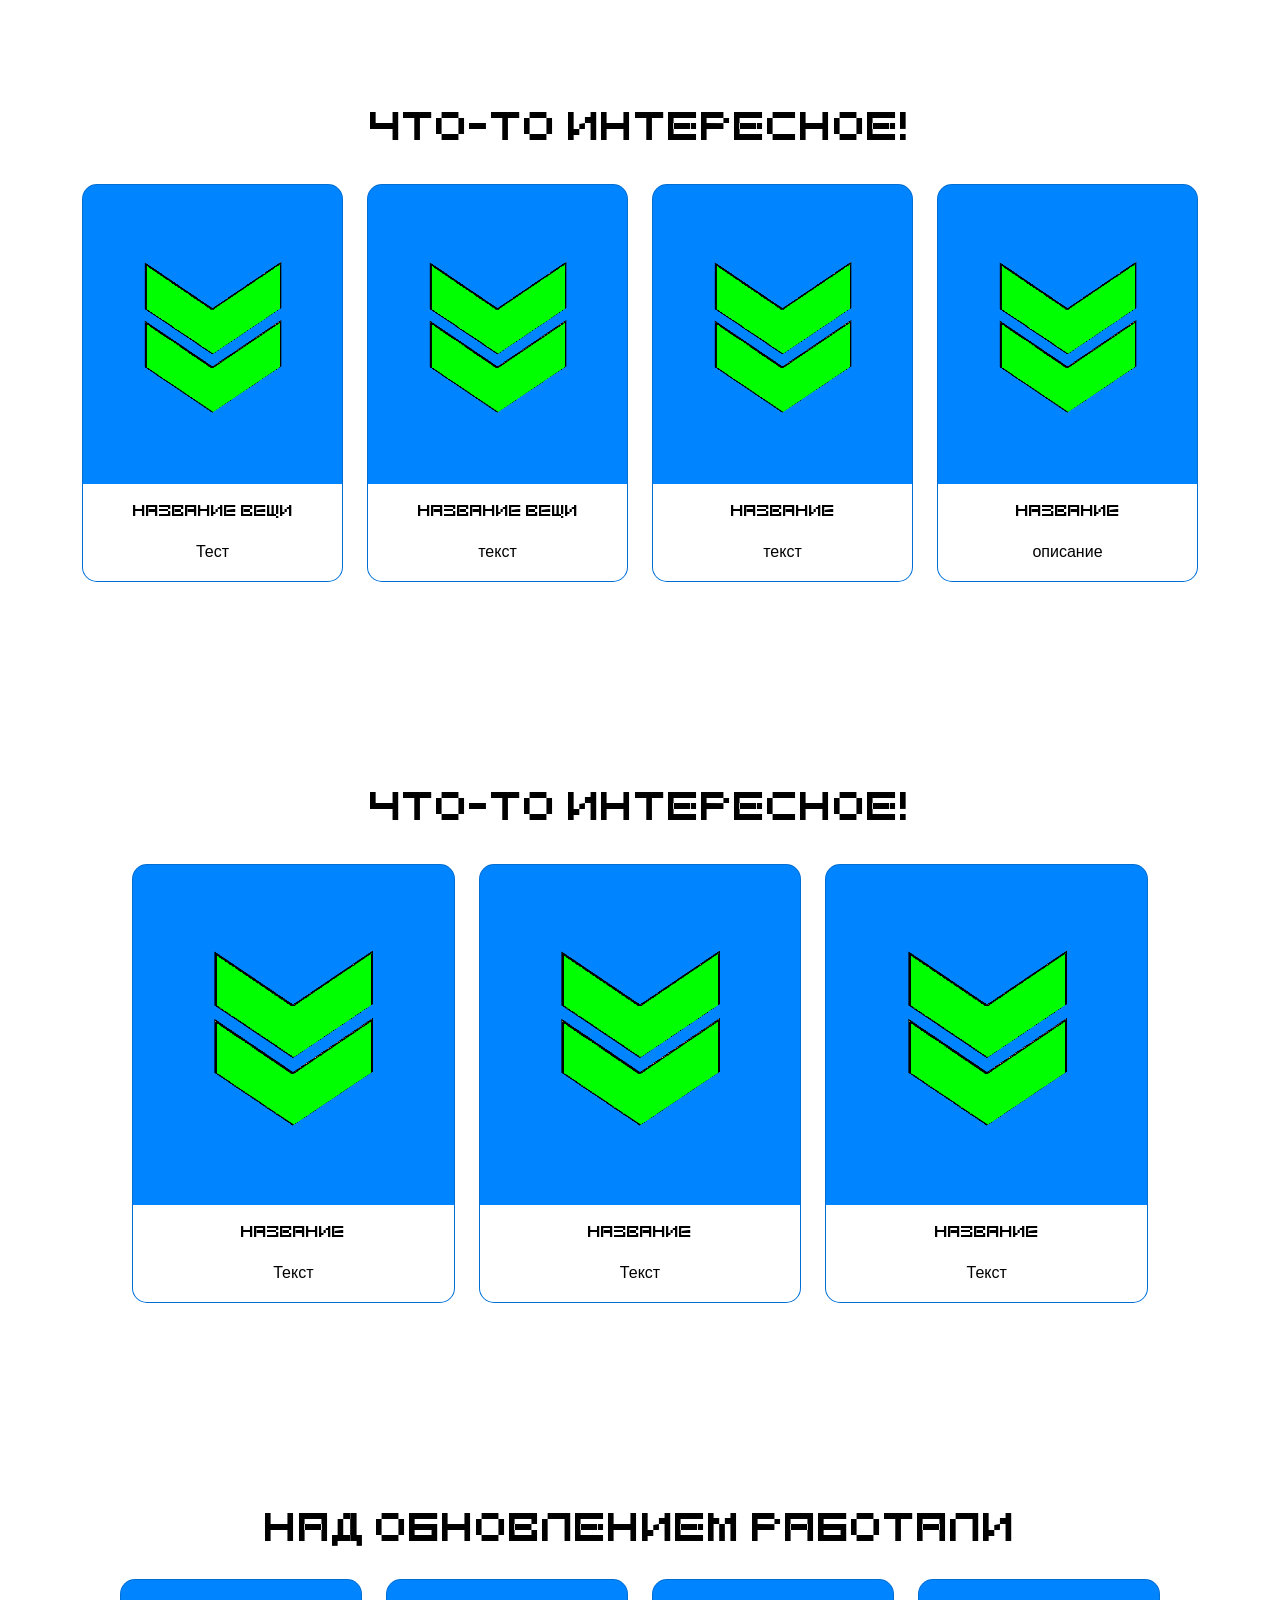
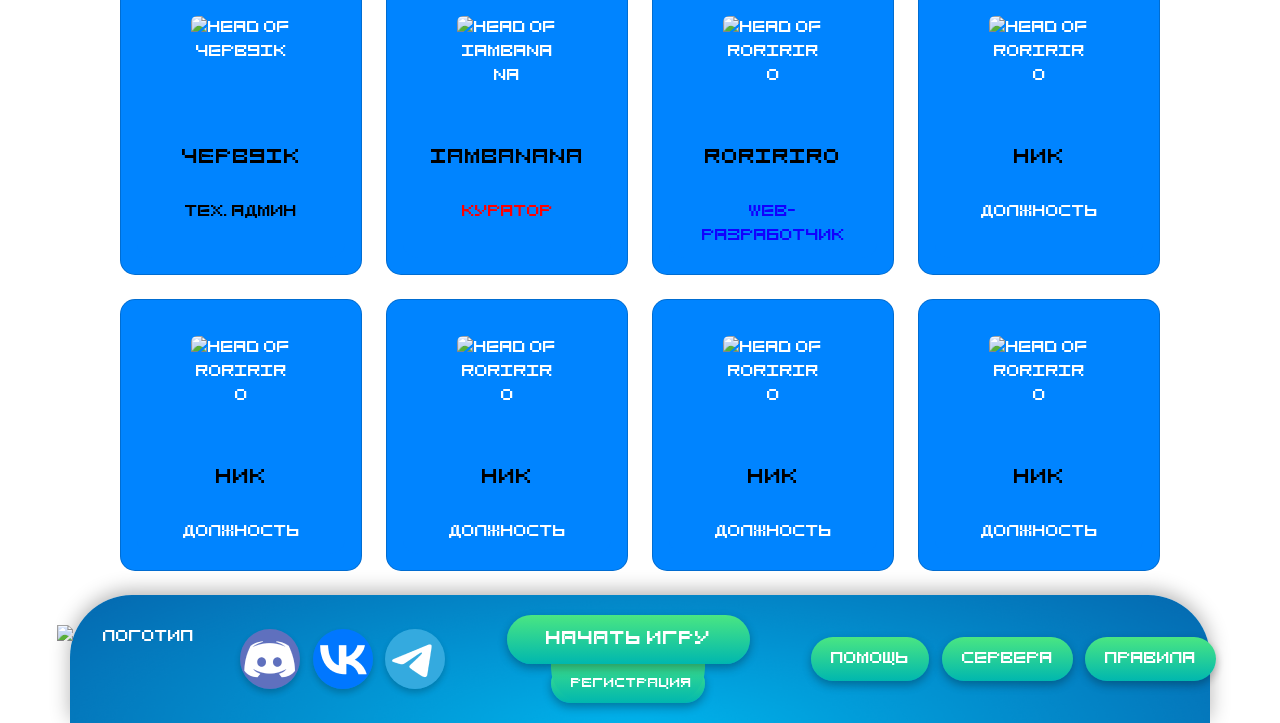
==== commit e950cf29: "roririro" ====
--- a/index.html
+++ b/index.html
@@ -4,7 +4,7 @@
 <head>
     <meta charset="UTF-8">
     <meta name="viewport" content="width=device-width, initial-scale=1.0">
-    <title>Pixelmon Ultimate 1.12.2</title>
+    <title>Pixelmon Ultimate</title>
 
     <link href="https://cdn.jsdelivr.net/npm/bootstrap@5.3.3/dist/css/bootstrap.min.css" rel="stylesheet">
     <link href="https://getbootstrap.com/docs/5.3/assets/css/docs.css" rel="stylesheet">
@@ -15,8 +15,37 @@
 
     <link rel="shortcut icon" href="https://mcskill.net/assets/images/servers/88.png" type="image/x-icon">
 
-
     <style>
+    
+/* Прокрутка сайта   */
+
+body::-webkit-scrollbar {
+    width: 10px; /* Ширина скролл-бара */
+}
+
+/* Ползунок с 3D-эффектами */
+body::-webkit-scrollbar-thumb {
+    background: #007bff; /* Цвет ползунка */
+    border-radius: 1vw; /* Скругленная форма */
+    box-shadow: 
+        0 -0.4vw 0.6vw rgba(0, 0, 0, 0.4),   /* Тень сверху */
+        0 0.4vw 0.6vw rgba(0, 0, 0, 0.4),    /* Тень снизу */
+        0 0.1vw 0.3vw rgba(0, 0, 0, 0.1); /* Легкая светоотражающая тень для улучшения эффекта */
+    animation: scrollThumb 2s infinite; /* Анимация */
+}
+
+/* Анимация ползунка */
+@keyframes scrollThumb {
+    0% { transform: translateY(0); }
+    50% { transform: translateY(10px); }
+    100% { transform: translateY(0); }
+}
+
+/* Дорожка ползунка */
+body::-webkit-scrollbar-track {
+    background: #ffffff; /* Цвет дорожки */
+
+}
 
 
 
@@ -27,27 +56,24 @@
   font-style: normal;
 }
 
-body {
-  font-family: 'McSkill';
-}
-
-/* Стили для фона с анимированными формами */
-body {
-    margin: 0;
-    padding: 0;
-    height: 100%;
-    display: flex;
-    flex-direction: column;
-    overflow-x: hidden;
-    background-color: #1a5777; /* Основной цвет фона */
-    background-image: src('/static/img/decor.webp'), linear-gradient(to bottom, #1a5777, #1a5777); /* Замените на путь к вашему PNG */
-    background-size: contain, cover; /* Первое изображение будет содержаться в блоке, второе будет растягиваться */
-    background-position: center; 
-    background-repeat: repeat-y, no-repeat; /* Первое изображение будет повторяться по вертикали, второе не будет повторяться */
-}
-
-
-
+        .default-font {
+            font-family: "Noto Sans",sans-serif;
+            font-size: 20px;
+        }
+        .default-font-small {
+            font-family: "Noto Sans",sans-serif;
+        }
+
+        body {
+            font-family: 'McSkill', sans-serif;
+            margin: 0;
+            padding: 0;
+            height: 100%;
+            display: flex;
+            flex-direction: column;
+            overflow-x: hidden;
+            background-color: #ffffff;
+        }
 
         .bordered-img, .loot-chest-card, .staff-card, .botaniaextended-card {
             border-radius: 25px;
@@ -59,45 +85,122 @@
 
 
 
-        /* Optional: Ensure the navbar-collapse expands over the background image */
-        .navbar-collapse {
-            z-index: 150; /* Higher than background and navbar */
-        }
-
-        .navbar-brand {
-    font-family: 'MinecraftFont', sans-serif;
-    color: rgba(0, 255, 64, 0);
-    font-size: 1.8rem;
-    font-weight: bold;
-}
-
-.nav-link {
-    color: rgb(0, 162, 255) !important;
-    font-size: 1rem;
-    margin-right: 10px;
-    text-decoration: none; /* Убирает подчеркивание */
-    border: none; /* Убирает рамку, если она есть */
-}
-
-.nav-link:hover {
-    color: #00ffc8 !important; /* Цвет текста при наведении */
-    background: none; /* Убирает фон */
-}
-
-        /* Фоновое изображение с градиентом */
-        .background-img {
-            margin-top: 0;
-            z-index: -1;
-            width: 100vw;
-            height: 101vh;
-            object-fit: cover;
-            background: linear-gradient(to bottom, rgba(255, 0, 0, 0) 70%, rgba(0, 89, 255, 0) 100%), url("static/img/background.webp");
-            background-size: cover;
-            background-position: center;
-            background-repeat: no-repeat;
-            filter: blur(0px) brightness(100%); /* Размытие и затемнение */
-        }
-
+
+        
+    /* Навбар */
+    .navbar {
+            position: fixed;
+            top: 0;
+            left: 0;
+            right: 0;
+            background: linear-gradient(to bottom, #0656A0, #004fb7, #0656A0);
+            border-bottom-left-radius: 50px; 
+            border-bottom-right-radius: 50px; 
+            z-index: 1000; 
+            width: 80%;
+            max-width: 1200px;
+            margin: 0 auto;
+            transition: transform 1s ease, box-shadow 1s ease;
+        }
+
+        .navbar:hover {
+            transform: translateY(-5px);
+            box-shadow: inset 0 -2px 10px rgba(255, 255, 255, 0.3);
+        }
+
+        .nav-link {
+            color: rgb(255, 255, 255) !important;
+            font-size: 21px;
+            margin-right: 10px;
+            transition: transform 0.5s ease;
+        }
+
+        .nav-link:hover {
+            transform: scale(1.2);
+        }
+
+
+
+        
+
+
+/* Фоновое изображение с градиентом */
+.background-img {
+    top: 0;
+    left: 0;
+    z-index: -2;
+    width: 100vw;
+    height: 100vh;
+    background: 
+        linear-gradient(to bottom, rgba(0, 0, 0, 0) 70%, rgba(0, 0, 0, 0.5) 100%), /* Градиент с затемнением внизу */
+        url("static/img/Rectangle 31.png"); /* Фоновое изображение */
+    background-size: cover;
+    background-position: center;
+    background-repeat: no-repeat;
+    filter: blur(0px) brightness(100%); /* Начальное состояние */
+    transition: filter 0.5s ease; /* Плавное изменение фильтров */
+}
+
+/* Эффект при наведении на фон */
+.background-img:hover {
+    filter: blur(2px) brightness(80%); /* Размытие и затемнение */
+}
+
+/* Движущаяся картинка */
+.overlay-container {
+    position: relative; /* Убедитесь, что это определяет контекст для абсолютного позиционирования */
+    height: 100vh; /* Установите высоту контейнера */
+    overflow: hidden; /* Скрыть части изображения, которые выходят за границы контейнера */
+}
+
+.overlay-img {
+    position: absolute;  /* Меняем с fixed на absolute */
+    top: 50%;         /* Устанавливаем верхнюю границу по центру контейнера */
+    left: 50%;        /* Устанавливаем левую границу по центру контейнера */
+    z-index: -1;     /* Убедитесь, что z-index ниже для фона */
+    width: 100vw;    /* Ширина, равная ширине окна браузера */
+    height: auto;    /* Высота автоматически для сохранения пропорций */
+    min-height: 100%; /* Минимальная высота для покрытия контейнера */
+    background-image: url("static/img/Frame 10.png"); /* Замените на ваше изображение */
+    background-size: cover; /* Фоновое изображение будет покрывать весь элемент */
+    background-position: center; /* Центрировать изображение */
+    background-repeat: no-repeat; /* Не повторять изображение */
+    filter: blur(0px) brightness(100%); /* Размытие и затемнение */
+    transform: translate(-50%, -50%); /* Совмещаем центр изображения с центром контейнера */
+}
+
+/* Язычёк */
+.bottom-tab {
+    position: absolute;
+    bottom: 0;
+    left: 0;
+    width: 100%;
+    height: 10vw;
+    background-color: #ffffff;
+    border-top-left-radius: 6vw;
+    border-top-right-radius: 6vw;
+    z-index: 1;
+    transition: transform 0.5s ease, box-shadow 0.5s ease; /* Плавные переходы */
+}
+/* Анимация появления язычка */
+@keyframes slideUp {
+    0% {
+        transform: translateY(100%);
+    }
+    100% {
+        transform: translateY(0);
+    }
+}
+
+.bottom-tab {
+    animation: slideUp 0.5s ease-out; /* Анимация появления */
+}
+
+
+
+/* Если нужно отрегулировать положение язычка, можно использовать margin или дополнительные настройки */
+
+        
         /* Контент на переднем плане */
         .overlay-content {
             position: absolute;
@@ -115,11 +218,51 @@
             padding: 0.75rem 1.5rem;
         }
 
-        /* Заголовок со свечением */
-        .overlay-content h1 {
-            font-size: 3rem;
-            text-shadow: 2px 2px 4px rgb(0, 0, 0);
-        }
+/* Контейнер для текста */
+.overlay-content {
+    position: absolute;
+    top: 50%;
+    left: 50%;
+    transform: translate(-50%, -50%); /* Центрирование контейнера */
+    text-align: center; /* Выравнивание текста по центру */
+    z-index: 1; /* Убедитесь, что текст поверх других элементов */
+}
+
+/* Заголовок со свечением и эффектом парения */
+.overlay-content h1 {
+    font-size: 5rem;
+    text-shadow: 2px 2px 4px rgb(0, 0, 0);
+    animation: float 10s infinite ease-in-out; /* Анимация движения */
+    margin: 0; /* Убираем отступы */
+}
+
+.overlay-content h2 {
+    font-size: 4rem;
+    text-shadow: 2px 2px 4px rgb(0, 0, 0);
+    animation: float 10s infinite ease-in-out; /* Анимация движения */
+    margin: 0; /* Убираем отступы */
+}
+
+.overlay-content h3 {
+    font-size: 1.8rem;
+    text-shadow: 2px 2px 4px rgb(0, 0, 0);
+    animation: float 10s infinite ease-in-out; /* Анимация движения */
+    margin: 0; /* Убираем отступы */
+}
+
+/* Анимация для эффекта парения */
+@keyframes float {
+    0% {
+        transform: translateY(0); /* Начальное положение */
+    }
+    50% {
+        transform: translateY(-10px); /* Движение вверх */
+    }
+    100% {
+        transform: translateY(0); /* Возврат в исходное положение */
+    }
+}
+
 
         .glow {
             animation: glow 5s infinite alternate;
@@ -131,7 +274,9 @@
             animation: glow 5s infinite alternate;
         }
    
-        /* Магическая кнопка */
+
+
+        /* кнопка */
         .magic-btn {
     position: relative;
     display: inline-block;
@@ -177,23 +322,28 @@
         }
 
 
-        /* Магическая кнопка */
+        /* кнопка */
         .magic-btn-nav {
-            display: inline-block;
-            padding: 4px 8px;
-            font-size: 1.5rem;
-            color: #fff;
-            background: linear-gradient(0deg, #00B7AF, #4AE682);
-            border: none;
-            border-radius: 30px;
-            cursor: pointer;
-            transition: all 0.4s ease;
-            z-index: 10;
-            text-decoration: none; /* Убирает подчеркивание */
-            box-shadow: 0 0 10px rgba(0, 0, 0, 0), 0 0 40px rgba(255, 251, 0, 0), 0 0 80px rgba(0, 255, 255, 0);
-            overflow: hidden;
-
-        }
+    display: inline-block;
+    padding: 4px 10px;
+    font-size: 1.5rem;
+    color: white; /* Цвет текста кнопки */
+    background: linear-gradient(0deg, #00B7AF, #4AE682);
+    border: none;
+    border-radius: 30px;
+    cursor: pointer;
+    transition: all 0.4s ease;
+    z-index: 10;
+    text-decoration: none; /* Убирает подчеркивание */
+    box-shadow: 0 0 10px rgba(0, 0, 0, 0), 0 0 40px rgba(255, 251, 0, 0), 0 0 80px rgba(0, 255, 255, 0);
+    overflow: hidden;
+    margin-top: 5px; /* Добавляем отступ сверху */
+    padding: 10px 20px; /* Отступы кнопки */
+
+        }
+
+
+
 
         .magic-btn-nav:hover {
             box-shadow: 0 0 20px rgba(255, 255, 255, 0.8), 0 0 30px rgba(255, 251, 0, 0.2), 0 0 60px rgba(0, 255, 255, 0.6);
@@ -219,7 +369,20 @@
             height: 400%;
         }
 
-
+        /* Анимация плавного появления */
+        @keyframes fadeIn {
+            0% {
+                opacity: 0;
+                transform: translate(-50%, -60%);
+            }
+            100% {
+                opacity: 1;
+                transform: translate(-50%, -50%);
+            }
+        }
+
+</style>
+<style>
 
         /* Новая секция */
         .content-section {
@@ -227,10 +390,10 @@
             align-items: center;
             flex-direction: column;
             width: 100vw;
-            background-color: #000000;
-            color: white;
+            background-color: #ffffff;
+            color: rgb(0, 0, 0);
             text-align: center;
-            margin-top: 10vh;
+            margin-top: 20vh;
             padding-left: 50px;
             padding-right: 50px;
         }
@@ -243,8 +406,8 @@
         }
 
         .card-body {
-            background-color: #000;
-            color: white;
+            background-color: #ffffff;
+            color: rgb(0, 0, 0);
         }
 
         .last-section {
@@ -253,7 +416,7 @@
             flex-direction: column;
             width: 100vw;
             height: 100vh;
-            background-color: #000;
+            background-color: #ffffff;
             color: white;
             padding: 50px 20px;
             text-align: center;
@@ -267,7 +430,7 @@
             width: 100vw;
             justify-content: center;
             height: 100vh;
-            background-color: #000;
+            background-color: #ffffff;
             color: white;
             padding: 50px 20px;
             text-align: center;
@@ -299,7 +462,7 @@
         }
 
         .content-card {
-            background-color: #121212;
+            background-color: #ffffff;
         }
 
         .card-img-top {
@@ -317,6 +480,8 @@
         .interactimg:hover:hover {
             transform: scale(1.05); /* Эффект при наведении */
         }
+
+        
 
 
         /* ====== Scroll Animation Styles ====== */
@@ -381,23 +546,28 @@
             margin: 0px 0 60px 0;
         }
 
-
         /* Стили для разделителей */
         .separator {
-            display: flex;
-            align-items: center;
-            justify-content: center;
-            margin: 30px 0;
-            position: relative;
-            color: rgb(255, 255, 255);
-        }
+    display: flex;
+    align-items: center;
+    justify-content: center;
+    margin: 30px 0;
+    position: relative;
+    font-size: var(--font-size, 16px); /* Используйте CSS-переменную для размера шрифта */
+    background: linear-gradient(to right, var(--color1, #0084ff), var(--color2, #00ff6a)); /* Градиент текста */
+    -webkit-background-clip: text; /* Обеспечивает обрезку фона по тексту для градиента */
+    -webkit-text-fill-color: transparent; /* Делаем цвет текста прозрачным, чтобы видеть градиент */
+}
+
+
+
 
         .separator::before,
         .separator::after {
             content: '';
             flex: 1;
-            height: 1px;
-            background: white;
+            height: 3px;
+            background: linear-gradient(to right, var(--color1, #0084ff), var(--color2, #00ff6a), var(--color3, #0084ff)); /* Градиент текста */
             margin: 0 20px;
         }
 
@@ -416,16 +586,7 @@
             z-index: 1;
         }
 
-        .timeline::after {
-            content: '';
-            position: absolute;
-            width: 6px;
-            background: linear-gradient(to bottom, #C89FEB, #FF69B4, #5D69BF, #8A2BE2); /* Многокрасочный градиент */ /* Градиентная линия */
-            top: 0;
-            bottom: 0;
-            left: 50%;
-            margin-left: -3px;
-        }
+
 
         .timeline-item {
             padding: 20px 30px;
@@ -441,7 +602,7 @@
             width: 25px;
             height: 25px;
             right: -12px;
-            background: linear-gradient(135deg, #00ff2a, #00d9ff); /* Градиент от розового к фиолетовому */
+            background: linear-gradient(135deg, #ff6ec4, #7873f5); /* Градиент от розового к фиолетовому */
             border: 4px solid #fff;
             top: 15px;
             border-radius: 50%;
@@ -462,7 +623,7 @@
 
         .timeline-item .timeline-content {
             padding: 20px 30px;
-            background-color: #121212e8;
+            background-color: #121212;
             position: relative;
             border-radius: 6px;
             color: white;
@@ -520,8 +681,315 @@
         }
 
 
+
+
+
+
+        
     </style>
-
+<style>
+/*Выбор магазинов */
+.server-menu {
+    position: absolute; /* Позиционируем меню относительно навбара */
+    top: 60px; /* Располагаем под навбаром */
+    left: 2%; /* Устанавливаем отступ слева */
+    background-color: #fff; /* Фон выпадающего меню */
+    box-shadow: 0 4px 8px rgba(0, 0, 0, 0.2); /* Тень для эффекта */
+    border-radius: 8px; /* Закругление углов */
+    padding: 10px; /* Отступы внутри меню */
+    display: none; /* Скрываем меню по умолчанию */
+    z-index: 999; /* Установка z-index для правильного отображения */
+}
+
+.server-menu ul {
+    list-style-type: none; /* Убираем маркеры списка */
+    padding: 0; /* Убираем отступы */
+    margin: 0; /* Убираем маргины */
+}
+
+.server-menu li {
+    margin: 5px 0; /* Отступ между пунктами меню */
+}
+
+.server-menu a {
+    text-decoration: none; /* Убираем подчеркивание */
+    color: #000; /* Цвет текста */
+}
+
+.server-menu.hidden {
+    display: none; /* Скрываем меню */
+}
+
+/* Снежинки  */
+
+.snowflakes {
+    position: absolute;
+    top: 0;
+    left: 0;
+    width: 100%;
+    height: 100%;
+    pointer-events: none;
+}
+
+.snowflake {
+    position: absolute;
+    top: -10%;
+    color: white; /* цвет снежинок */
+    font-size: 1em; /* размер снежинок */
+    opacity: 0.8;
+    user-select: none;
+    animation: fall linear infinite;
+}
+
+@keyframes fall {
+    0% {
+        transform: translateY(0);
+    }
+    100% {
+        transform: translateY(100vh);
+    }
+}
+
+</style>
+
+</head>
+
+<!-- Прозрачный навбар с плавным переходом -->
+<nav class="navbar navbar-expand-xxl navbar-dark rounded-navbar ">
+    <div class="container-fluid d-flex align-items-center">
+        <img src="/static/img/mcskill_logo.webp" class="glow-logo" alt=""
+            decoding="async" loading="lazy"
+            style="height: auto; width: 220px; cursor: pointer; margin-left: 2%;"
+            onclick="window.location.href='https://mcskill.net/'">
+   
+        <button class="navbar-toggler" type="button" data-bs-toggle="collapse" data-bs-target="#navbarNav"
+                aria-controls="navbarNav" aria-expanded="false" aria-label="Toggle navigation">
+            <span class="navbar-toggler-icon"></span>
+        </button>
+        
+        <div class="collapse navbar-collapse" id="navbarNav">
+            <ul class="navbar-nav d-flex justify-content-center" style="flex-grow: 1;">
+                <li class="nav-item" style="margin: 0 5px;">
+                    <a class="nav-link glow" href="#" id="shopButton" style="padding: 5px;">
+                        Магазин
+                    </a>
+                </li>
+                <li class="nav-item" style="margin: 0 5px;">
+                    <a class="nav-link glow" href="https://mcskill.net/mcforum/" id="forumButton" style="padding: 5px;">
+                        Форум
+                    </a>
+                </li>
+                <li class="nav-item" style="margin: 0 5px;">
+                    <a class="nav-link glow" href="https://u.mcskill.net/dissupport" id="helpButton" style="padding: 5px;">
+                        Поддержка
+                    </a>
+                </li>
+                <li class="nav-item" style="margin: 0 5px;">
+                    <a class="nav-link glow" href="https://discord.gg/mcskill" id="dsButton" style="padding: 5px;">
+                        Disсord
+                    </a>
+                </li>
+            </ul>          
+            <div class="ms-auto" style="margin-right: 4%;">
+                <a href="https://mcskill.net/start" class="magic-btn-nav" style="font-size: 20px; letter-spacing: -1px;">Скачать лаунчер</a>
+            </div>
+            
+        </div>
+    </div>
+</nav>
+
+<!-- Модальное окно -->
+<div id="shopModal" class="modal">
+    <div class="modal-content">
+        <span class="close" id="closeModal">&times;</span>
+
+        <!-- Заголовок -->
+         <br></br>
+         <br></br>
+  
+
+        <button class="modal-button button11" onclick="window.location.href='https://mcskill.net/bestshop?server=88#tab=4'">
+            <img src="/static/img/88.webp" alt="Image 1"> Pixelmon 1
+        </button>
+        <button class="modal-button button22" onclick="window.location.href='https://mcskill.net/bestshop?server=188#tab=4'">
+            <img src="/static/img/188.webp" alt="Image 2"> Pixelmon 2
+        </button>
+        <button class="modal-button button33" onclick="window.location.href='https://mcskill.net/bestshop?server=288#tab=4'">
+            <img src="/static/img/288.webp" alt="Image 3"> Pixelmon 3
+        </button>
+    </div>
+</div>
+
+
+
+
+
+<style>
+    #shopModal h2 {
+        font-family: 'McSkill', sans-serif; /* Замените на желаемый шрифт */
+        font-size: 30px; /* Замените на желаемый размер шрифта */
+        color: #ffffff; /* Замените на желаемый цвет текста */
+        text-align: center; /* Выравнивание текста по центру */
+    }
+</style>
+
+
+<style>
+    /* Устанавливаем соотношение сторон для всех каруселей */
+    .quest-carousel-img {
+        aspect-ratio: 1741 / 1175; /* Можешь изменить на нужное соотношение */
+        width: 100%;
+    }
+
+</style>
+
+
+<!-- Фоновое изображение с градиентом -->
+<div class="background-img"></div>
+<div class="overlay-img"></div>
+<div class="bottom-tab"></div> <!-- Новый элемент для нижнего язычка -->
+
+
+<!-- Центральный текст и кнопка -->
+<div class="overlay-content">
+    <h1 class="title1">Pixelmon</h1>
+    <h2 class="title2">Ultimate</h2>
+    <h3 class="title3">Вайп и Обновление</h3>
+    <a href="https://mcskill.net/start" class="magic-btn">Начать игру</a>
+</div>
+
+
+
+</div>
+
+  
+
+
+
+
+
+    <!-- контент рпг карты -->
+
+    <div class="container container-fluid ">
+
+
+        <div class="separator">
+            <span>9 Поколение</span>
+        </div>
+        
+        <div class="carousel slide card card-img-top world-card bordered-img" data-bs-ride="carousel"
+             style="background-color: rgba(255, 255, 255, 0); color: rgb(255, 255, 255)">
+            <div class="">
+                <img src="static/img/fonk.webp"
+                     decoding="async" loading="lazy"
+                     class="d-block w-100 bordered-img" style="margin: 0px 0px 0px 0px; width: 100%; aspect-ratio: 916 / 500;" alt="...">
+            </div>
+
+        </div>
+
+
+        <div class="separator">
+            <span>Уровень покетренера</span>
+        </div>
+
+        <div class="carousel slide card card-img-top world-card bordered-img" data-bs-ride="carousel"
+             style="background-color: rgba(255, 255, 255, 0); color: rgb(255, 255, 255)">
+            <div class="">
+                <img src="static/img/fonk.webp"
+                     decoding="async" loading="lazy"
+                     class="d-block w-100 bordered-img" style="margin: 0px 0px 0px 0px; width: 100%; aspect-ratio: 916 / 500;" alt="...">
+            </div>
+
+        </div>
+
+        <div class="separator">
+            <span>Башня "Бесконечности"</span>
+        </div>
+
+        <div class="carousel slide card card-img-top world-card bordered-img" data-bs-ride="carousel"
+             style="background-color: rgba(255, 255, 255, 0); color: rgb(255, 255, 255)">
+            <div class="">
+                <img src="static/img/fonk.webp"
+                     decoding="async" loading="lazy"
+                     class="d-block w-100 bordered-img" style="margin: 0px 0px 0px 0px; width: 100%; aspect-ratio: 916 / 500;" alt="...">
+            </div>
+
+        </div>
+
+        <div class="separator">
+            <span>Сражение против "Искажённых" покемонов</span>
+        </div>
+
+        <div class="carousel slide card card-img-top world-card bordered-img" data-bs-ride="carousel"
+             style="background-color: rgba(255, 255, 255, 0); color: rgb(255, 255, 255)">
+            <div class="">
+                <img src="static/img/fonk.webp"
+                     decoding="async" loading="lazy"
+                     class="d-block w-100 bordered-img" style="margin: 0px 0px 0px 0px; width: 100%; aspect-ratio: 916 / 500;" alt="...">
+            </div>
+        </div>
+    </div>
+</div>
+
+
+
+<!-- Система сундуков на РПГ локациях -->
+<div class="content-section">
+    <h1 class="card-title animate-on-scroll">ЧТО-ТО НА БУДУЩИЕ......</h1>
+    <div class="container animate-on-scroll">
+        <div class="card-body" style="text-align: left; margin-bottom: 40px;">
+            <p class="card-text default-font">ТЕКСТ......</p>
+        </div>
+
+        <div class="row justify-content-center gx-4" id="lootchestCards"></div>
+    </div>
+</div>
+
+<style>
+    .loot-chest-img{
+        max-width: 200px;
+        width: 100%;
+        aspect-ratio: 927/961;
+    }
+</style>
+
+
+<script>
+    lootchests = [
+        {name: "", display_name: "Текст ;3"},
+        {name: "", display_name: "Текст ;3"},
+        {name: "", display_name: "Текст ;3"},
+        {name: "", display_name: "Текст ;3"},
+        {name: "", display_name: "Текст ;3"},
+        {name: "", display_name: "Текст ;3"},
+        {name: "", display_name: "Текст ;3"},
+        {name: "", display_name: "Текст ;3"},
+    ]
+    lootchests.forEach((lootchest) => {
+        const cardHtml = `
+            <div class="col-12 col-md-6 col-lg-3 mb-4 animate-on-scroll">
+                <div class="card content-card h-100 loot-chest-card">
+                    <img src="static/img/cases/${lootchest.name}.webp"
+                         decoding="async" loading="lazy"
+                         class="card-img-top mx-auto d-block glow loot-chest-img" alt="...">
+                    <div class="card-body">
+                        <p class="card-text">${lootchest.display_name}</p>
+                    </div>
+                </div>
+            </div>`
+
+        $('#lootchestCards').append(cardHtml)
+    })
+</script>
+
+<style>
+    /* Устанавливаем соотношение сторон для всех каруселей */
+    .quest-carousel-img {
+        aspect-ratio: 1741 / 1175; /* Можешь изменить на нужное соотношение */
+        width: 100%;
+    }
+
+</style>
 
 <style>
 
@@ -593,347 +1061,439 @@
     /*}*/
 </style>
 
-</head>
-<body>
-
-    <nav class="navbar navbar-expand-xxl navbar-dark rounded-navbar">
-        <div class="container-fluid">
-            <img src="https://roririro.github.io/Ps12.github.io/static/img/mcskill_logo.webp" class="glow-logo" alt=""
-                 decoding="async" loading="lazy"
-                 style="margin-left: 5%; max-height: 60px; cursor: pointer;"
-                 onclick="window.location.href='https://mcskill.net/'">
-    
-            <button class="navbar-toggler" type="button" data-bs-toggle="collapse" data-bs-target="#navbarNav"
-                    aria-controls="navbarNav" aria-expanded="false" aria-label="Toggle navigation">
-                <span class="navbar-toggler-icon"></span>
-            </button>
-            <div class="collapse navbar-collapse" id="navbarNav">
-                <ul class="navbar-nav ms-auto" style="margin-right: 5%;">
-                    <li class="nav-item">
-                        <a class="nav-link glow" style="font-size: 20px;" href="#" id="shopButton">Магазин</a>
-                    </li>
-                    <li class="nav-item glow">
-                        <a class="nav-link" style="font-size: 20px;" href="https://mcskill.net/mcforum/">Форум</a>
-                    </li>
-                    <li class="nav-item glow">
-                        <a class="nav-link" style="font-size: 20px;" href="https://u.mcskill.net/dissupport">Поддержка</a>
-                    </li>
-                    <li class="nav-item glow">
-                        <a class="nav-link" style="font-size: 20px;" href="https://discord.gg/mcskill">Discord</a>
-                    </li>
-    
-                    <li class="nav-item">
-                        <a href="https://mcskill.net/start" class="magic-btn-nav">Скачать лаунчер</a>
-                    </li>
-                </ul>
-            </div>
-        </div>
-    </nav>
-    
-
-<!-- Модальное окно -->
-<div id="shopModal" class="modal">
-    <div class="modal-content">
-        <span class="close" id="closeModal">&times;</span>
-        <h2>Выберите сервер</h2>
-        <a href="https://mcskill.net/store?server=88&tab=4" class="modal-button">Pixelmon №1</a>
-        <a href="https://mcskill.net/store?server=188&tab=4" class="modal-button">Pixelmon №2</a>
-        <a href="https://mcskill.net/store?server=288&tab=4" class="modal-button">Pixelmon №3</a>
+<!-- Собственные разработки -->
+<div class="content-section">
+    <h1 class="card-title animate-on-scroll">Что-то интересное!</h1>
+    <div class="container">
+        <div class="row justify-content-center gx-4">
+            <!-- Первая карточка -->
+            <div class="col-12 col-md-6 col-lg-3 mb-4 animate-on-scroll">
+                <div class="card content-card h-100 botaniaextended-card">
+                    <img src="static/img/strek.webp"
+                         class="card-img-top mx-auto d-block glow"
+                         decoding="async" loading="lazy"
+                         style="width: 100%; max-width: 300px; aspect-ratio: 1" alt="...">
+                    <div class="card-body">
+                        <p class="card-text">Название вещи</p>
+                        <span class="default-font-small">Тест</span>
+                    </div>
+                </div>
+            </div>
+            <!-- Вторая карточка -->
+            <div class="col-12 col-md-6 col-lg-3 mb-4 animate-on-scroll">
+                <div class="card content-card h-100 botaniaextended-card">
+                    <img src="static/img/strek.webp"
+                         class="card-img-top mx-auto d-block glow"
+                         decoding="async" loading="lazy"
+                         style="width: 100%; max-width: 300px; aspect-ratio: 1" alt="...">
+                    <div class="card-body">
+                        <p class="card-text">Название вещи</p>
+                        <span class="default-font-small">текст</span>
+                    </div>
+                </div>
+            </div>
+            <!-- Третья карточка (кот в центре) -->
+            <div class="col-12 col-md-6 col-lg-3 mb-4 animate-on-scroll">
+                <div class="card content-card h-100 botaniaextended-card">
+                    <img src="static/img/strek.webp"
+                         class="card-img-top mx-auto d-block glow"
+                         decoding="async" loading="lazy"
+                         style="width: 100%; max-width: 300px; aspect-ratio: 1" alt="...">
+                    <div class="card-body">
+                        <p class="card-text">Название </p>
+                        <span class="default-font-small">текст </span>
+                    </div>
+                </div>
+            </div>
+            <!-- Первая карточка -->
+            <div class="col-12 col-md-6 col-lg-3 mb-4 animate-on-scroll">
+                <div class="card content-card h-100 botaniaextended-card">
+                    <img src="static/img/strek.webp"
+                         class="card-img-top mx-auto d-block glow"
+                         decoding="async" loading="lazy"
+                         style="width: 100%; max-width: 300px; aspect-ratio: 1" alt="...">
+                    <div class="card-body">
+                        <p class="card-text">название</p>
+                        <span class="default-font-small">описание </span>
+                    </div>
+                </div>
+            </div>
+
+<!-- Собственные разработки -->
+<div class="content-section">
+    <h1 class="card-title animate-on-scroll">Что-то интересное!</h1>
+    <div class="container">
+        <div class="row justify-content-center gx-4">
+
+            <!-- Первая карточка -->
+            <div class="col-12 col-md-6 col-lg-4 mb-4 animate-on-scroll">
+                <div class="card content-card h-100 botaniaextended-card">
+                    <img src="static/img/strek.webp"
+                         class="card-img-top mx-auto d-block glow"
+                         decoding="async" loading="lazy"
+                         style="width: 100%; max-width: 300px; aspect-ratio: 1" alt="...">
+                    <div class="card-body">
+                        <p class="card-text">Название</p>
+                        <span class="default-font-small">Текст</span>
+                    </div>
+                </div>
+            </div>
+            <!-- Вторая карточка -->
+            <div class="col-12 col-md-6 col-lg-4 mb-4 animate-on-scroll">
+                <div class="card content-card h-100 botaniaextended-card">
+                    <img src="static/img/strek.webp"
+                         class="card-img-top mx-auto d-block glow"
+                         decoding="async" loading="lazy"
+                         style="width: 100%; max-width: 300px; aspect-ratio: 1" alt="...">
+                    <div class="card-body">
+                        <p class="card-text">Название</p>
+                        <span class="default-font-small">Текст</span>
+                    </div>
+                </div>
+            </div>
+
+             <!-- Третья карточка -->
+            <div class="col-12 col-md-6 col-lg-4 mb-4 animate-on-scroll">
+                <div class="card content-card h-100 botaniaextended-card">
+                    <img src="static/img/strek.webp"
+                         class="card-img-top mx-auto d-block glow"
+                         decoding="async" loading="lazy"
+                         style="width: 100%; max-width: 300px; aspect-ratio: 1" alt="...">
+                    <div class="card-body">
+                        <p class="card-text">Название</p>
+                        <span class="default-font-small">Текст</span>
+                    </div>
+                </div>
+            </div>
+            
+        </div>
     </div>
 </div>
 
 
+
+
+
+<!-- Наша команда -->
+<div class="container content-section">
+    <h1 class="card-title text-center mb-4">Над обновлением работали</h1>
+    <div class="card-body" style="">
+    </div>
+    <div class="row justify-content-center" id="modersCards">
+
+        <!-- Карточка для каждого члена команды -->
+        <div class="col-12 col-sm-6 col-md-4 col-lg-3 mb-4 animate-on-scroll">
+            <div class="card content-card h-100 text-center p-3 staff-card"
+                 data-bs-toggle="popover"
+                 data-bs-placement="right"
+                 data-bs-custom-class="my-popover"
+                 data-bs-content="Текст, что делал............">
+                <img src="https://skins.mcskill.net/?name=4epB9Ik&mode=5&fx=43&fy=43"
+                     class="card-img-top mx-auto d-block rounded"
+                     decoding="async" loading="lazy"
+                     style="width: 100px; height: 100px;"
+                     alt="Head of 4epB9Ik">
+                <div class="card-body staff-card-body">
+                    <h5 class="card-title">4epB9Ik</h5>
+                    <p class="card-text" style="color: rgb(0, 0, 0);">Тех. Админ</p>
+                </div>
+            </div>
+        </div>
+
+        <div class="col-12 col-sm-6 col-md-4 col-lg-3 mb-4 animate-on-scroll">
+            <div class="card content-card h-100 text-center p-3 staff-card"
+                 data-bs-toggle="popover"
+                 data-bs-placement="right"
+                 data-bs-custom-class="my-popover"
+                 data-bs-content="Текст, что делал............">
+                <img src="https://skins.mcskill.net/?name=IamBANANA&mode=5&fx=43&fy=43"
+                     class="card-img-top mx-auto d-block rounded"
+                     decoding="async" loading="lazy"
+                     style="width: 100px; height: 100px;"
+                     alt="Head of IamBANANA">
+                <div class="card-body staff-card-body">
+                    <h5 class="card-title">IamBANANA</h5>
+                    <p class="card-text" style="color: red;">Куратор</p>
+                </div>
+            </div>
+        </div>
+
+        <div class="col-12 col-sm-6 col-md-4 col-lg-3 mb-4 animate-on-scroll">
+            <div class="card content-card h-100 text-center p-3 staff-card"
+                 data-bs-toggle="popover"
+                 data-bs-placement="right"
+                 data-bs-custom-class="my-popover"
+                 data-bs-content="Web-разработчик. Помощник Тех.Админа">
+                <img src="https://skins.mcskill.net/?name=roririro&mode=5&fx=43&fy=43"
+                     decoding="async" loading="lazy"
+                     class="card-img-top mx-auto d-block rounded"
+                     style="width: 100px; height: 100px;"
+                     alt="Head of roririro">
+                <div class="card-body staff-card-body">
+                    <h5 class="card-title">roririro</h5>
+                    <p class="card-text" style="color: rgb(17, 0, 255);">Web-разработчик</p>
+                </div>
+            </div>
+        </div>
+
+        <div class="col-12 col-sm-6 col-md-4 col-lg-3 mb-4 animate-on-scroll">
+            <div class="card content-card h-100 text-center p-3 staff-card"
+                 data-bs-toggle="popover"
+                 data-bs-placement="right"
+                 data-bs-custom-class="my-popover"
+                 data-bs-content="Что делал.........">
+                <img src="https://skins.mcskill.net/?name=roririro&mode=5&fx=43&fy=43"
+                     decoding="async" loading="lazy"
+                     class="card-img-top mx-auto d-block rounded"
+                     style="width: 100px; height: 100px;"
+                     alt="Head of roririro">
+                <div class="card-body staff-card-body">
+                    <h5 class="card-title">Ник</h5>
+                    <p class="card-text" style="color: rgb(255, 255, 255);">Должность </p>
+                </div>
+            </div>
+        </div>
+
+        <div class="col-12 col-sm-6 col-md-4 col-lg-3 mb-4 animate-on-scroll">
+            <div class="card content-card h-100 text-center p-3 staff-card"
+                 data-bs-toggle="popover"
+                 data-bs-placement="right"
+                 data-bs-custom-class="my-popover"
+                 data-bs-content="Что делал.........">
+                <img src="https://skins.mcskill.net/?name=roririro&mode=5&fx=43&fy=43"
+                     decoding="async" loading="lazy"
+                     class="card-img-top mx-auto d-block rounded"
+                     style="width: 100px; height: 100px;"
+                     alt="Head of roririro">
+                <div class="card-body staff-card-body">
+                    <h5 class="card-title">Ник</h5>
+                    <p class="card-text" style="color: rgb(255, 255, 255);">Должность </p>
+                </div>
+            </div>
+        </div>
+
+        <div class="col-12 col-sm-6 col-md-4 col-lg-3 mb-4 animate-on-scroll">
+            <div class="card content-card h-100 text-center p-3 staff-card"
+                 data-bs-toggle="popover"
+                 data-bs-placement="right"
+                 data-bs-custom-class="my-popover"
+                 data-bs-content="Что делал.........">
+                <img src="https://skins.mcskill.net/?name=roririro&mode=5&fx=43&fy=43"
+                     decoding="async" loading="lazy"
+                     class="card-img-top mx-auto d-block rounded"
+                     style="width: 100px; height: 100px;"
+                     alt="Head of roririro">
+                <div class="card-body staff-card-body">
+                    <h5 class="card-title">Ник</h5>
+                    <p class="card-text" style="color: rgb(255, 255, 255);">Должность </p>
+                </div>
+            </div>
+        </div>
+        <div class="col-12 col-sm-6 col-md-4 col-lg-3 mb-4 animate-on-scroll">
+            <div class="card content-card h-100 text-center p-3 staff-card"
+                 data-bs-toggle="popover"
+                 data-bs-placement="right"
+                 data-bs-custom-class="my-popover"
+                 data-bs-content="Что делал.........">
+                <img src="https://skins.mcskill.net/?name=roririro&mode=5&fx=43&fy=43"
+                     decoding="async" loading="lazy"
+                     class="card-img-top mx-auto d-block rounded"
+                     style="width: 100px; height: 100px;"
+                     alt="Head of roririro">
+                <div class="card-body staff-card-body">
+                    <h5 class="card-title">Ник</h5>
+                    <p class="card-text" style="color: rgb(255, 255, 255);">Должность </p>
+                </div>
+            </div>
+        </div>
+        <div class="col-12 col-sm-6 col-md-4 col-lg-3 mb-4 animate-on-scroll">
+            <div class="card content-card h-100 text-center p-3 staff-card"
+                 data-bs-toggle="popover"
+                 data-bs-placement="right"
+                 data-bs-custom-class="my-popover"
+                 data-bs-content="Что делал.........">
+                <img src="https://skins.mcskill.net/?name=roririro&mode=5&fx=43&fy=43"
+                     decoding="async" loading="lazy"
+                     class="card-img-top mx-auto d-block rounded"
+                     style="width: 100px; height: 100px;"
+                     alt="Head of roririro">
+                <div class="card-body staff-card-body">
+                    <h5 class="card-title">Ник</h5>
+                    <p class="card-text" style="color: rgb(255, 255, 255);">Должность </p>
+                </div>
+            </div>
+        </div>
+        </div>
+    </div>
+
+
+
+
+
+    <footer>
+        <div class="footer-container">
+            <!-- Логотип и кнопки соцсетей -->
+
+            <div class="logo">
+                <img src="static/img/mcskill_logo.webp" alt="Логотип" />
+            </div>
+
+            <div class="left-section">
+                <div class="top-buttons">
+                    <a href="#" class="footer-button button1"></a>
+                    <a href="#" class="footer-button button2"></a>
+                    <a href="#" class="footer-button button3"></a>
+                </div>
+            </div>
+    
+<!-- Центральные кнопки -->
+<div class="center-buttons">
+    <a href="#" class="gradient-button button-start custom-start">Начать игру</a>
+    <a href="#" class="gradient-button button-register custom-register">Регистрация</a>
+</div>
+            <!-- Правые кнопки -->
+            <div class="right-buttons">
+                <a href="#" class="gradient-button">Помощь</a>
+                <a href="#" class="gradient-button">Сервера</a>
+                <a href="#" class="gradient-button">Правила</a>
+            </div>
+        </div>
+    </footer>
+
+    
+    
+
+
+
+</div>
+
 <style>
-    #shopModal h2 {
-        font-family: 'Gabriola', sans-serif; /* Замените на желаемый шрифт */
-        font-size: 40px; /* Замените на желаемый размер шрифта */
-        color: #ffffff; /* Замените на желаемый цвет текста */
-        text-align: center; /* Выравнивание текста по центру */
-    }
-</style>
-
-
-<style>
-    /* Устанавливаем соотношение сторон для всех каруселей */
-    .quest-carousel-img {
-        aspect-ratio: 1741 / 1175; /* Можешь изменить на нужное соотношение */
-        width: 100%;
-    }
-
-</style>
-
-
-
-<!-- Центральный текст и кнопка -->
-<div class="overlay-content">
-
-    <h1 class="glow" style="margin-bottom: 20px; font-size: 30px; position: relative;">
-        Вайп и Обновление!
-
-    <h1 class="glow" style="margin-bottom: 20px; font-size: 100px; position: relative;">
-        Pixelmon
-
-    </h1>
-    <h1 class="glow" style="margin-bottom: 20px; font-size: 60px; position: relative;">
-        Ultimate
-
-    </h1>
-
-    </h1>
-    <a href="https://mcskill.net/start" class="magic-btn" style="font-size: 25px;">Начать игру</a>
-</div>
-
-
-
-
-
-<!-- Фоновое изображение с градиентом -->
-<div class="background-img"></div>
-
-
-
-
-<!--  Описание сервера  -->
-    <div class="container container-fluid">
-        
-
-<!-- Ежедневные Бонусы -->
-
-
-
-    <!-- контент Бонусы -->
-
-
-<!-- ФОТО ВДОЛЬ ЭКРАНА -->  
-
-
-
-
-<!-- Группа 1 -->
-<div class="item-section">
-    <div class="item-card visible left">
-        <div class="card-background"></div>
-        <div class="item-card-content">
-            <img class="item-image" src="https://roririro.github.io/Ps12.github.io/static/img/r1.webp" alt="Описание изображения"> <!-- Новое изображение -->
-            <div class="item-title-box">9 Поколение</div>
-            <div class="item-text">
-                <br>
-                добавлено около 119 новых<br>
-                покемонов, из которых 17 это<br>
-                легендарные, все они являются <br>
-                представителями 9 поколения!<br><br>
-                подробную информацию вы<br>
-                сможете узнать в нашем гайде:<br>
-                <a href="https://mcskill.net/mcforum/index.php?/topic/175017-гайд-9-поколение-pixelmon-ultimate-1122/" target="_blank">Гайд по 9-му поколению</a>.<br>
-            </div>
-        </div>
-    </div>
-    <!-- Другие карточки группы 1 -->
-</div>
-
-<!-- Группа 2 -->
-<div class="item-section2">
-    <div class="item-card visible left">
-        <div class="card-background2"></div>
-        <div class="item-card-content2">
-            <img class="item-image2" src="https://roririro.github.io/Ps12.github.io/static/img/r2.webp" alt="Описание изображения"> <!-- Новое изображение -->
-            <div class="item-title-box2">Уровень покетренера</div>
-            <div class="item-text2">
-                уникальная механика сервера,<br>
-                добавляющая шкалу уровня и<br>
-                награды к ее заполнению!<br>
-                Уровень заполняется путем<br>
-                Выполнения квестов, копания<br>
-                молотами из HammerTime, ловли<br>
-                покемонов или же победы над<br>
-                ними и тд. Ознакомиться со<br>
-                всеми особенностями Уровня ПТ<br>
-                можно в гайде<br>
-            </div>
-        </div>
-    </div>
-    <!-- Другие карточки группы 2 -->
-</div>
-
-<!-- Группа 3 -->
-<div class="item-section3">
-    <div class="item-card visible right">
-        <div class="card-background3"></div>
-        <div class="item-card-content3">
-            <img class="item-image3" src="https://roririro.github.io/Ps12.github.io/static/img/r3.webp" alt="Описание изображения"> <!-- Новое изображение -->
-            <div class="item-title-box3">Башня “Бесконечности”</div>
-            <div class="item-text3">
-                <br>
-                Новый житель города (спавна) <br>
-                поведает вам о невероятной башне за<br> 
-                рамками пространства и времени.<br>
-                Ходят легенды, что в ней можно<br>
-                 застрять в вечной битве с покемонами,<br> 
-                за право лучшего исследователя, <br>
-                испытайте свою удачю!<br>
-                /warp pt
-            </div>
-        </div>
-    </div>
-    <!-- Другие карточки группы 2 -->
-</div>
-
-<!-- Группа 4 -->
-<div class="item-section4">
-    <div class="item-card visible right">
-        <div class="card-background4"></div>
-        <div class="item-card-content4">
-            <img class="item-image4" src="https://roririro.github.io/Ps12.github.io/static/img/r4.webp" alt="Описание изображения"> <!-- Новое изображение -->
-            <div class="item-title-box4">Сражение против <br> “Искаженных” покемонов<br></div>
-            <div class="item-text4">
-                <br>
-                Постепенно из за странных аномалий<br>
-                в городе (спавне) образовалось<br>
-                несколько новых биомов кишащих<br>
-                агрессивными покемонами.<br>
-                Ваша задача совместно с учеными<br>
-                города узнать причину проблемы<br>
-                и искоренить ее!<br>
-            </div>
-        </div>
-    </div>
-    <!-- Другие карточки группы 2 -->
-</div>
-
-
-<!-- Группа 4 -->
-<div class="item-section5">
-    <div class="item-card visible left">
-        <div class="card-background5"></div>
-        <div class="item-card-content5">
-            <img class="item-image5" src="https://roririro.github.io/Ps12.github.io/static/img/r5.webp" alt="Описание изображения"> <!-- Новое изображение -->
-            <div class="item-title-box5">Новые покеболл и<br> магический камень<br></div>
-            <div class="item-text5">
-                На наш сервер были добавлены<br>
-                два совершенно новых предмета:<br>
-                • Скиллболл<br>
-                покеболл имеющий шанс поимки<br>
-                x2,2 + 0,5 за каждый 5й уровень<br>
-                пт (в бою)<br>
-                • Камень пропуска задания<br>
-                магический камень<br>
-                позволяющий пропускать часть<br>
-                квестов<br>
-            </div>
-        </div>
-    </div>
-    <!-- Другие карточки группы 2 -->
-</div>
-
-
-<!-- Группа 1 -->
-<div class="item-section6">
-    <div class="item-card6 visible">
-        <div class="card-background6"></div>
-        <div class="item-card-content6">
-            <img class="item-image6" src="https://roririro.github.io/Ps12.github.io/static/img/Simulator.webp" alt="Описание изображения"> <!-- Новое изображение -->
-            <div class="item-title-box6">Симулятор боя</div>
-            <div class="item-text6 hidden">
-                <br>
-                В симуляторе боя был <br>
-                изменен интерфейс<br>
-                 для более простой<br>
-                эксплуатации.<br>
-                Подробнее о<br>
-                 симуляторе боя<br>
-                можете узнать в гайде <br>
-                <a href="https://mcskill.net/mcforum/index.php?/topic/175017-гайд-9-поколение-pixelmon-ultimate-1122/" target="_blank">Гайд по 9-му поколению</a>.<br>
-            </div>
-        </div>
-    </div>
-    <div class="item-card7 visible">
-        <div class="interaction-area7">
-        <div class="card-background7"></div>
-        <div class="item-card-content7">
-            <img class="item-image7" src="https://roririro.github.io/Ps12.github.io/static/img/InfinityChest1.webp" alt="Описание изображения">
-            <div class="item-title-box7">бесконечный<br>сундук</div>
-            <div class="item-text7 hidden">
-                <br>
-                в бесконечный сундук<br>
-                было добавлено<br>
-                большее количество<br>
-                слотов, а также<br>
-                сортировка предметов.<br>
-                Крафт был упрощен<br>
-                <a href="https://mcskill.net/mcforum/index.php?/topic/175018-гайд-10-поколение-pixelmon-ultimate-1122/" target="_blank">Гайд по 10-му поколению</a>.<br>
-            </div>
-        </div>
-    </div>
-</div>
-
-
-
-
-
-
-
-<style>
-    /* Устанавливаем соотношение сторон для всех каруселей */
-    .quest-carousel-img {
-        aspect-ratio: 640 / 360; /* Можешь изменить на нужное соотношение */
-        width: 100%;
-    }
-
-</style>
-
-
-<style>
-
+    /* Основные переменные для цветов и размеров */
+    :root {
+        --primary-color: #0084ff; /* Основной цвет */
+        --secondary-color: rgb(0, 255, 115); /* Вторичный цвет */
+        --popover-border-color: var(--secondary-color); /* Цвет границы попапа */
+        --popover-bg-color: rgb(255, 255, 255); /* Фон попапа */
+        --popover-text-color: rgb(0, 0, 0); /* Цвет текста попапа */
+        --card-border-radius: 15px; /* Скругление углов карточек */
+        --transition-duration: 0.3s; /* Длительность анимации */
+    }
+
+    /* Стили для карточек */
     .content-card {
-        background-color: #121212;
+        background-color: var(--primary-color);
         color: white;
+        border-radius: var(--card-border-radius);
+        transition: transform var(--transition-duration) ease, box-shadow var(--transition-duration) ease;
+    }
+
+    .content-card:hover {
+        transform: translateY(-5px); /* Эффект поднятия карточки */
+        box-shadow: 0 10px 20px rgba(0, 0, 0, 0.2); /* Тень при наведении */
     }
 
     .rounded {
-        border-radius: 15px;
-    }
-
-    .card{
-        --bs-card-border-radius: 0
+        border-radius: var(--card-border-radius);
+    }
+
+    .card {
+        --bs-card-border-radius: var(--card-border-radius);
+        overflow: hidden; /* Скрываем всё, что выходит за пределы карточки */
     }
 
     .card-img-top {
         margin-bottom: 15px;
+        border-top-left-radius: var(--card-border-radius);
+        border-top-right-radius: var(--card-border-radius);
     }
 
     .staff-card-body {
         padding: 10px 15px;
-        background-color: #121212;
-    }
-
+        background-color: var(--primary-color);
+        border-bottom-left-radius: var(--card-border-radius);
+        border-bottom-right-radius: var(--card-border-radius);
+    }
+
+    /* Стили для попапов */
     .my-popover {
         --bs-popover-max-width: 200px;
-        --bs-popover-border-color: white;
-        --bs-popover-header-bg: black;
-        --bs-popover-header-color: black;
+        --bs-popover-border-color: var(--popover-border-color);
+        --bs-popover-header-bg: var(--popover-bg-color);
+        --bs-popover-header-color: var(--popover-text-color);
         --bs-popover-body-padding-x: 1rem;
-        --bs-popover-body-padding-y: .5rem;
+        --bs-popover-body-padding-y: 0.5rem;
     }
 
     .my-popover1 {
         --bs-popover-max-width: 200px;
         --bs-popover-border-color: white;
-        --bs-popover-header-bg: black;
-        --bs-popover-header-color: black;
+        --bs-popover-header-bg: var(--popover-bg-color);
+        --bs-popover-header-color: var(--popover-text-color);
         --bs-popover-body-padding-x: 1rem;
-        --bs-popover-body-padding-y: .5rem;
+        --bs-popover-body-padding-y: 0.5rem;
     }
 
     .popover {
-        --bs-popover-bg: black;
+        --bs-popover-bg: var(--popover-bg-color);
         --bs-popover-font-size: 0.8rem;
+        transition: opacity var(--transition-duration) ease, transform var(--transition-duration) ease;
     }
 
     .popover-body {
-        color: white;
-        font-family: "Noto Sans",sans-serif;
-    }
-
+        color: var(--popover-text-color);
+        font-family: "Noto Sans", sans-serif;
+    }
+
+    /* Анимация для попапов */
+    .popover.fade {
+        opacity: 0;
+        transform: scale(0.9);
+    }
+
+    .popover.show {
+        opacity: 1;
+        transform: scale(1); 
+    }
+
+    /* Дополнительные улучшения */
+    .card-img-top {
+        transition: transform var(--transition-duration) ease;
+    }
+
+    .card-img-top:hover {
+        transform: scale(1.05); /* Увеличение изображения при наведении */
+    }
+
+    /* Адаптивные стили */
+    @media (max-width: 768px) {
+        .content-card {
+            margin-bottom: 20px; /* Отступ между карточками на мобильных устройствах */
+        }
+
+        .card-img-top {
+            margin-bottom: 10px;
+        }
+
+        .staff-card-body {
+            padding: 8px 12px;
+        }
+    }
+
+    @media (max-width: 576px) {
+        :root {
+            --card-border-radius: 10px; /* Уменьшаем скругление для маленьких экранов */
+        }
+
+        .popover {
+            --bs-popover-font-size: 0.7rem; /* Уменьшаем размер шрифта в попапах */
+        }
+    }
+
+
+
+
+
+    
 </style>
 
 <!-- JavaScript для активации Popover на hover для всех карточек -->
@@ -961,240 +1521,6 @@
     });
 </script>
 
-<style>
-    .heart {
-        position: relative;
-        width: 150px; /* Увеличен размер сердца */
-        height: 150px;
-        background-color: red;
-        margin-top: 100px;
-        display: inline-block;
-        transform: rotate(-45deg);
-        animation: pulse 1.5s infinite;
-        filter: blur(2px); /* Размытые границы */
-        box-shadow: 0 0 20px rgba(255, 0, 0, 0.8), 0 0 40px rgba(255, 0, 0, 0.6), 0 0 60px rgba(255, 0, 0, 0.4); /* Свечение */
-    }
-
-    .heart::before, .heart::after {
-        content: "";
-        position: absolute;
-        width: 150px;
-        height: 150px;
-        background-color: red;
-        border-radius: 50%;
-    }
-
-    .heart::before {
-        top: -75px; /* Сдвиг вверх с увеличенным размером */
-        left: 0;
-    }
-
-    .heart::after {
-        left: 75px; /* Сдвиг вправо с увеличенным размером */
-        top: 0;
-    }
-
-    @keyframes pulse {
-        0% {
-            transform: scale(1) rotate(-45deg);
-            box-shadow: 0 0 20px rgba(255, 0, 0, 0.8), 0 0 40px rgba(255, 0, 0, 0.6), 0 0 60px rgba(255, 0, 0, 0.4); /* Свечение в начальном состоянии */
-        }
-        50% {
-            transform: scale(1.2) rotate(-45deg); /* Увеличенное сердце */
-            box-shadow: 0 0 40px rgba(255, 0, 0, 1), 0 0 60px rgba(255, 0, 0, 0.8), 0 0 80px rgba(255, 0, 0, 0.6); /* Усиленное свечение при пульсации */
-        }
-        100% {
-            transform: scale(1) rotate(-45deg);
-            box-shadow: 0 0 20px rgba(255, 0, 0, 0.8), 0 0 40px rgba(255, 0, 0, 0.6), 0 0 60px rgba(255, 0, 0, 0.4); /* Возвращение к исходному состоянию */
-        }
-    }
-
-</style>
-
-<style>
-
-
-    /* Контейнер фона с наложением */
-    .background {
-        position: relative;
-        width: 100%; /* Автоматически подстраивает ширину под размер экрана */
-        margin: 0 auto; /* Центрирование */
-    }
-
-    .overlay {
-        position: absolute;
-        top: 0;
-        left: 0;
-        width: 100%;
-        height: 100%;
-        display: flex;
-        align-items: center;
-        justify-content: center;
-        overflow: hidden; /* Прячем все, что выходит за пределы */
-    }
-
-    /* Контейнер для двух картинок */
-    .moving-images {
-        display: flex;
-        flex-wrap: nowrap;
-        animation: moveRight 10s linear infinite; /* Анимация для движения */
-    }
-
-    /* Анимация для плывущего изображения */
-    @keyframes moveRight {
-        0% {
-            transform: translateX(0); /* Начало с начала */
-        }
-        /*50% {*/
-        /*    transform: translateX(-50%); !* Перемещение до половины *!*/
-        /*}*/
-        100% {
-            transform: translateX(-100%); /* Перемещение на весь экран */
-        }
-    }
-
-    .moving-image {
-        width: 100%; /* Ширина изображения 100%, чтобы оно заполнило контейнер */
-        height: auto;
-    }
-
-
-    /*!* Медиазапросы для адаптации на мобильных устройствах *!*/
-    /*@media (max-width: 767.98px) {*/
-    /*    !* Уменьшение размеров для мобильных устройств *!*/
-    /*    .background {*/
-    /*        width: 100%;*/
-    /*    }*/
-
-    /*    .overlay img {*/
-    /*        max-width: 100%; !* Убираем ограничение размера изображения на мобильных устройствах *!*/
-    /*    }*/
-
-    /*    !* Размеры текста для мобильных устройств *!*/
-    /*    .card-text {*/
-    /*        font-size: 0.9rem;*/
-    /*    }*/
-
-    /*    .card-title {*/
-    /*        font-size: 1.2rem;*/
-    /*    }*/
-    /*}*/
-</style>
-
-
-<style>
-
-    .content-card {
-        background-color: #121212;
-        color: white;
-    }
-
-    .rounded {
-        border-radius: 15px;
-    }
-
-    .card{
-        --bs-card-border-radius: 0
-    }
-
-    .card-img-top {
-        margin-bottom: 15px;
-    }
-
-    .staff-card-body {
-        padding: 10px 15px;
-        background-color: #121212;
-    }
-
-    .my-popover {
-        --bs-popover-max-width: 200px;
-        --bs-popover-border-color: white;
-        --bs-popover-header-bg: black;
-        --bs-popover-header-color: black;
-        --bs-popover-body-padding-x: 1rem;
-        --bs-popover-body-padding-y: .5rem;
-    }
-
-    .my-popover1 {
-        --bs-popover-max-width: 200px;
-        --bs-popover-border-color: white;
-        --bs-popover-header-bg: black;
-        --bs-popover-header-color: black;
-        --bs-popover-body-padding-x: 1rem;
-        --bs-popover-body-padding-y: .5rem;
-    }
-
-    .popover {
-        --bs-popover-bg: black;
-        --bs-popover-font-size: 0.8rem;
-    }
-
-    .popover-body {
-        color: white;
-        font-family: "Noto Sans",sans-serif;
-    }
-
-</style>
-
-<!-- JavaScript для активации Popover на hover для всех карточек -->
-<script>
-    document.addEventListener('DOMContentLoaded', function () {
-        // Находим все карточки с классом .staff-card
-        const staffCards = document.querySelectorAll('.staff-card');
-
-        // Для каждой карточки инициализируем Popover и добавляем события
-        staffCards.forEach((card) => {
-            const popover = new bootstrap.Popover(card, {
-                trigger: 'manual' // управляем ручным открытием/закрытием
-            });
-
-            // Показ popover при наведении
-            card.addEventListener('mouseenter', function () {
-                popover.show();
-            });
-
-            // Скрытие popover при уходе курсора
-            card.addEventListener('mouseleave', function () {
-                popover.hide();
-            });
-        });
-    });
-</script>
-
-<style>
-    .heart {
-        position: relative;
-        width: 150px; /* Увеличен размер сердца */
-        height: 150px;
-        background-color: red;
-        margin-top: 100px;
-        display: inline-block;
-        transform: rotate(-45deg);
-        animation: pulse 1.5s infinite;
-        filter: blur(2px); /* Размытые границы */
-        box-shadow: 0 0 20px rgba(255, 0, 0, 0.8), 0 0 40px rgba(255, 0, 0, 0.6), 0 0 60px rgba(255, 0, 0, 0.4); /* Свечение */
-    }
-
-    .heart::before, .heart::after {
-        content: "";
-        position: absolute;
-        width: 150px;
-        height: 150px;
-        background-color: red;
-        border-radius: 50%;
-    }
-
-    .heart::before {
-        top: -75px; /* Сдвиг вверх с увеличенным размером */
-        left: 0;
-    }
-
-    .heart::after {
-        left: 75px; /* Сдвиг вправо с увеличенным размером */
-        top: 0;
-    }
-
-</style>
 
 <script>
     document.addEventListener('DOMContentLoaded', function () {
@@ -1243,6 +1569,77 @@
         });
     });
 
+
+
+
+
+/*Навбар скрытие при прокрутке */
+
+let lastScrollTop = 0; // Переменная для хранения позиции последнего скролла
+const navbar = document.querySelector('.navbar'); // Получаем элемент навбара
+
+window.addEventListener('scroll', function() {
+    const currentScroll = window.pageYOffset || document.documentElement.scrollTop; // Текущая позиция скролла
+
+    if (currentScroll > lastScrollTop) {
+        // Скроллим вниз
+        navbar.classList.add('hidden'); // Добавляем класс для скрытия
+    } else {
+        // Скроллим вверх
+        navbar.classList.remove('hidden'); // Убираем класс для отображения
+    }
+    lastScrollTop = currentScroll <= 0 ? 0 : currentScroll; // Обновляем позицию скролла
+});
+
+
+
+
+    document.addEventListener('DOMContentLoaded', function () {
+        const animateElements = document.querySelectorAll('.animate-on-scroll');
+        let lastScrollY = window.scrollY;
+        let scrollDirection = 'down';
+
+        // Determine scroll direction
+        const determineScrollDirection = () => {
+            const currentScrollY = window.scrollY;
+            if (currentScrollY > lastScrollY) {
+                scrollDirection = 'down';
+            } else if (currentScrollY < lastScrollY) {
+                scrollDirection = 'up';
+            }
+            lastScrollY = currentScrollY;
+        };
+
+        window.addEventListener('scroll', determineScrollDirection);
+
+        const observerOptions = {
+            threshold: 0.3, // Element should be 30% visible to trigger animation
+            rootMargin: "0px 0px -50px 0px" // Offset for triggering animation slightly earlier
+        };
+
+        const observer = new IntersectionObserver((entries) => {
+            entries.forEach(entry => {
+                // Only animate elements that are entering the viewport
+                if (entry.isIntersecting && !entry.target.classList.contains('animated')) {
+                    entry.target.classList.remove('animate-up', 'animate-down');
+
+                    if (scrollDirection === 'down') {
+                        entry.target.classList.add('animate-up');
+                    } else if (scrollDirection === 'up') {
+                        entry.target.classList.add('animate-down');
+                    }
+
+                    // Mark the element as animated
+                    entry.target.classList.add('animated');
+                }
+            });
+        }, observerOptions);
+
+        animateElements.forEach(el => {
+            observer.observe(el);
+        });
+    });
+
     document.getElementById('shopButton').onclick = function() {
     document.getElementById('shopModal').style.display = 'block';
 }
@@ -1250,6 +1647,8 @@
 document.getElementById('closeModal').onclick = function() {
     document.getElementById('shopModal').style.display = 'none';
 }
+
+
 
 // Закрытие модального окна при клике вне его
 window.onclick = function(event) {
@@ -1258,122 +1657,58 @@
     }
 }
 
+function showModal() {
+    const modalContent = document.querySelector('.modal-content');
+    modalContent.style.display = 'block'; // Показываем модальное окно
+    setTimeout(() => {
+        modalContent.classList.add('fade-in'); // Добавляем класс для анимации
+    }, 10); // Небольшая задержка для применения стилей
+}
+
+
+// Снежинки 
+const snowflakes = document.querySelectorAll('.snowflake');
+
+snowflakes.forEach(snowflake => {
+    const randomX = Math.random() * window.innerWidth; // случайная позиция по X
+    const duration = Math.random() * 3 + 2; // случайная продолжительность падения
+    const delay = Math.random() * 5; // случайная задержка перед началом падения
+
+    snowflake.style.left = `${randomX}px`;
+    snowflake.style.animationDuration = `${duration}s`;
+    snowflake.style.animationDelay = `${delay}s`;
+});
+
+
+
+
+
+//Картина с движением курсора 
+
+document.addEventListener('mousemove', (event) => {
+    const overlayImg = document.querySelector('.overlay-img');
+    
+    const x = event.clientX; // Позиция курсора по оси X
+    const y = event.clientY; // Позиция курсора по оси Y
+
+    // Здесь вы можете настроить скорость движения изображения
+    const movementFactor = 0.01; // Увеличьте, чтобы увеличить эффект
+
+    overlayImg.style.transform = `translate(-50%, -50%) translate(${(x - window.innerWidth / 2) * movementFactor}px, ${(y - window.innerHeight / 2) * movementFactor}px)`;
+});
+
+
+document.querySelector('.burger-menu').addEventListener('click', function() {
+    const navMenu = document.querySelector('.nav-menu ul');
+    if (navMenu.style.display === 'block') {
+        navMenu.style.display = 'none';
+    } else {
+        navMenu.style.display = 'block';
+    }
+});
 
 </script>
-
-
-<script>
-    document.addEventListener('scroll', function() {
-        const cards = document.querySelectorAll('.item-card');
-        
-        cards.forEach(card => {
-            const rect = card.getBoundingClientRect();
-            const windowHeight = window.innerHeight;
-    
-            // Проверяем, видима ли карточка на экране
-            if (rect.top < windowHeight && rect.bottom > 0) {
-                card.classList.add('visible'); // добавляем класс для отображения
-            } else {
-                card.classList.remove('visible'); // убираем класс если карточка не видима
-            }
-        });
-    });
-    
-    document.addEventListener('DOMContentLoaded', () => {
-        const cards = document.querySelectorAll('.item-card');
-        let cardVisibleIndex = 0;
-    
-        const showCard = () => {
-            if (cardVisibleIndex < cards.length) {
-                cards[cardVisibleIndex].classList.add('visible');
-                cardVisibleIndex++;
-            }
-        };
-    
-        const onScroll = () => {
-            const windowHeight = window.innerHeight;
-            const scrollY = window.scrollY;
-    
-            cards.forEach((card) => {
-                const cardRect = card.getBoundingClientRect();
-                const cardTop = cardRect.top + scrollY;
-    
-                // Проверяем, видима ли карточка
-                if (cardTop < windowHeight + scrollY && cardTop + cardRect.height > scrollY) {
-                    showCard();
-                }
-            });
-    
-            // Если не прокручиваем, останавливаем добавление классов
-            if (cardVisibleIndex >= cards.length) {
-                window.removeEventListener('scroll', onScroll);
-            }
-        };
-    
-        window.addEventListener('scroll', onScroll);
-    }); 
-    
-
-    document.addEventListener("DOMContentLoaded", function() {
-    const cards = document.querySelectorAll('.item-card');
-
-    // Устанавливаем таймер для появления карточек
-    cards.forEach((card, index) => {
-        setTimeout(() => {
-            card.classList.add('visible'); // Добавляем класс видимости
-        }, index * 500); // Задержка для каждой карточки
-    });
-});
-
-
-
-document.querySelectorAll('.item-card6').forEach(card => {
-    const textElement = card.querySelector('.item-text6');
-    const titleElement = card.querySelector('.item-title-box6');
-    const imageElement = card.querySelector('.item-image6',);
-
-
-    card.addEventListener('mouseenter', () => {
-        titleElement.style.display = 'none';
-        imageElement.style.display = 'none';
-        textElement.style.display = 'block'; // Показываем текст при наведении
-    });
-    
-    card.addEventListener('mouseleave', () => {
-        titleElement.style.display = 'block'; // Показываем заголовок при покидании
-        imageElement.style.display = 'block'; // Показываем изображение при покидании
-        textElement.style.display = 'none'; // Скрываем текст при покидании
-    });
-});
-
-document.querySelectorAll('.item-card7').forEach(card => {
-    const textElement = card.querySelector('.item-text7');
-    const titleElement = card.querySelector('.item-title-box7');
-    const imageElement = card.querySelector('.item-image7');
-    const interactionArea = card.querySelector('.interaction-area7');
-
-
-
-
-    interactionArea.addEventListener('mouseenter', () => {
-        titleElement.style.display = 'none';
-        imageElement.style.display = 'none';
-        textElement.style.display = 'block'; // Показываем текст при наведении
-    });
-    
-    interactionArea.addEventListener('mouseleave', () => {
-        titleElement.style.display = 'block'; // Показываем заголовок при покидании
-        imageElement.style.display = 'block'; // Показываем изображение при покидании
-        textElement.style.display = 'none'; // Скрываем текст при покидании
-    });
-});
-
-
-    </script>
-
-
-
 
 <script src="https://cdn.jsdelivr.net/npm/bootstrap@5.3.3/dist/js/bootstrap.bundle.min.js"></script>
 </body>
-</html>+</html>
--- a/static/css/landing.css
+++ b/static/css/landing.css
@@ -1,712 +1,72 @@
+@font-face {
+    font-family: 'McSkill';
+    src: url('../../static/font/minecraft.ttf') format('truetype');
+    font-weight: normal;
+    font-style: normal;
+}
+
+/* Обнуление стилей браузера */
+* {
+    margin: 0;
+    padding: 0;
+    box-sizing: border-box;
+}
+
+body {
+    font-family: 'McSkill', sans-serif;
+    background-color: #ffffff;
+}
+
+/* Стили для фона с анимированными формами */
+.lava-lamp-background {
+    position: absolute;
+    top: 0;
+    left: 0;
+    width: 100vw;
+    height: 100vh;
+    z-index: -1;
+}
 
 /* Основные параметры для "капель" */
 .blob {
     position: absolute;
     background: radial-gradient(circle, rgba(255, 0, 150, 1) 0%, rgba(0, 204, 255, 1) 100%);
-    filter: blur(200px); /* Увеличено размытие */
+    filter: blur(200px);
     border-radius: 50%;
     animation: moveBlobs 20s infinite;
     opacity: 0.6;
 }
 
-/* Карточки */
-
-.item-section {
-    perspective: 2000px; 
-    display: flex; 
-    flex-wrap: wrap; 
-    justify-content: left; 
-    align-items: center; 
-    height: 100vh; 
-}
-
-.item-card {
-    opacity: 0; /* Скрываем карточки по умолчанию */
-    transition: opacity 3s ease; /* Плавный переход для изменения непрозрачности */
-    margin: 20px; 
-    width: 800px; 
-    height: 400px; 
-    border: none; 
-    border-radius: 50px; 
-    position: relative; 
-    overflow: visible; 
-}
-
-.card-background {
-    position: absolute; 
-    top: 0; 
-    left: 0; 
-    width: 100%; 
-    height: 100%; 
-    background: src ('https://roririro.github.io/Ps12.github.io/static/img/fonk.webp') no-repeat center center; 
-    background-size: contain; 
-    z-index: 1; 
-}
-
-.item-card-content {
-    position: absolute; 
-    top: 45%; 
-    left: 20px; 
-    transform: translateY(-50%); 
-    z-index: 2;
-    display: flex;
-    flex-direction: column;
-    justify-content: center;
-    align-items: flex-start;
-    height: auto; 
-    padding: 20px; 
-}
-
-.item-image {
-    position: absolute; 
-    top: 50%; 
-    right: -320px; 
-    width: 270px; 
-    height: auto; 
-    transform: translateY(-50%); 
-    z-index: 1; 
-}
-
-.item-card.visible {
-    opacity: 1; 
-}
-
-.item-title-box {
-    font-size: 60px; 
-    font-weight: 600; 
-    color: #00573d; 
-    margin-top: 20px; 
-    margin-bottom: 15px; 
-    margin-left: 90px; 
-    text-align: center; 
-    letter-spacing: 3px;
-}
-
-.item-text {
-    font-size: 17px; 
-    font-weight: 700; 
-    color: #10371f; 
-    text-align: left; 
-    margin: 0; 
-    padding: 0; 
-    letter-spacing: 2px;
-}
-
-
-/* Группа 2 */
-.item-section2 {
-    perspective: 2000px; 
-    display: flex; 
-    flex-wrap: wrap; 
-    justify-content: left; 
-    align-items: center; 
-    height: 100vh; 
-}
-
-.item-card2 {
-    opacity: 0; /* Скрываем карточки по умолчанию */
-    transition: opacity 3s ease; /* Плавный переход для изменения непрозрачности */
-    margin: 20px; 
-    width: 800px; 
-    height: 400px; 
-    border: none; 
-    border-radius: 50px; 
-    position: relative; 
-    overflow: visible; /* Изменено: разрешаем выходить за края карточки */
-}
-
-.card-background2 {
-    position: absolute; 
-    top: 0; 
-    left: 0; 
-    width: 100%; 
-    height: 100%; 
-    background: src ('https://roririro.github.io/Ps12.github.io/static/img/fonk.webp') no-repeat center center; 
-    background-size: contain; /* Изменено: сохраняем пропорции и не обрезаем фон */
-    z-index: 1; 
-}
-
-.item-card-content2 {
-    position: absolute; /* Изменено: абсолютное позиционирование */
-    top: 45%; /* Центрируем по вертикали */
-    left: 20px; /* Фиксированное значение слева */
-    transform: translateY(-50%); /* Центрируем по вертикали */
-    z-index: 2;
-    display: flex;
-    flex-direction: column;
-    justify-content: center;
-    align-items: flex-start;
-    height: auto; /* Позволяем контенту определять высоту */
-    padding: 20px; /* Убираем отступы */
-}
-
-.item-image2 {
-    position: absolute; 
-    top: 52%; /* Центрируем по вертикали */
-    right: -320px; /* Измените это значение, чтобы регулировать, насколько далеко изображение выходит за пределы */
-    width: 360px; /* Увеличьте ширину изображения, если необходимо */
-    height: auto; 
-    transform: translateY(-50%); 
-    z-index: 1; 
-}
-
-.item-title-box2 {
-    font-size: 25px; 
-    font-weight: 600; 
-    color: #00573d; 
-    margin-top: 20px; 
-    margin-bottom: 15px; 
-    margin-left: 20px; /* Увеличиваем отступ сверху */
-    text-align: center; 
-    letter-spacing: 3px;
-}
-
-.item-text2 {
-    font-size: 17px; 
-    font-weight: 700; 
-    color: #10371f; 
-    text-align: left; 
-    margin: 0; 
-    padding: 0; /* Убираем отступы, если они есть */
-    letter-spacing: 2px;
-}
-
-/* Группа 3 */
-.item-section3 {
-    perspective: 2000px; 
-    display: flex; 
-    flex-wrap: wrap; 
-    justify-content: left; 
-    align-items: center; 
-    height: 100vh; 
-}
-
-.item-card3 {
-    opacity: 0; /* Скрываем карточки по умолчанию */
-    transition: opacity 3s ease; /* Плавный переход для изменения непрозрачности */
-    margin: 20px; 
-    width: 800px; 
-    height: 400px; 
-    border: none; 
-    border-radius: 50px; 
-    position: relative; 
-    overflow: visible; /* Изменено: разрешаем выходить за края карточки */
-}
-
-.card-background3 {
-    position: absolute; 
-    top: 0; 
-    left: 0; 
-    width: 100%; 
-    height: 100%; 
-    background: src ('https://roririro.github.io/Ps12.github.io/static/img/fonk2.webp') no-repeat center center; 
-    background-size: contain; /* Изменено: сохраняем пропорции и не обрезаем фон */
-    z-index: 1; 
-}
-
-.item-card-content3 {
-    position: absolute; /* Изменено: абсолютное позиционирование */
-    top: 45%; /* Центрируем по вертикали */
-    right: 20px; /* Перемещаем текст вправо */
-    transform: translateY(-50%); /* Центрируем по вертикали */
-    z-index: 2;
-    display: flex;
-    flex-direction: column;
-    justify-content: center;
-    align-items: flex-end; /* Выравниваем текст по правому краю */
-    height: auto; /* Позволяем контенту определять высоту */
-    padding: 20px; /* Убираем отступы */
-}
-
-.item-image3 {
-    position: absolute; 
-    top: 50%; /* Центрируем по вертикали */
-    left: -248px; /* Измените это значение, чтобы регулировать, насколько далеко изображение выходит за пределы */
-    width: 350px; /* Увеличьте ширину изображения, если необходимо */
-    height: auto; 
-    transform: translateY(-50%); 
-    z-index: 1; 
-}
-
-.item-title-box3 {
-    font-size: 25px; 
-    font-weight: 600; 
-    color: #00573d; 
-    margin-top: 15px; 
-    margin-bottom: 10px; 
-    text-align: right; /* Изменено: выравнивание текста по правому краю */
-    letter-spacing: 3px;
-}
-
-.item-text3 {
-    font-size: 17px; 
-    font-weight: 700; 
-    color: #10371f; 
-    text-align: right; 
-    margin: 0; 
-    padding: 0; /* Убираем отступы, если они есть */
-    letter-spacing: 2px;
-}
-
-/* Группа 4 */
-.item-section3 {
-    perspective: 2000px; 
-    display: flex; 
-    flex-wrap: wrap; 
-    justify-content: left; 
-    align-items: center; 
-    height: 100vh; 
-}
-
-.item-card3 {
-    opacity: 0; /* Скрываем карточки по умолчанию */
-    transition: opacity 3s ease; /* Плавный переход для изменения непрозрачности */
-    margin: 20px; 
-    width: 800px; 
-    height: 400px; 
-    border: none; 
-    border-radius: 50px; 
-    position: relative; 
-    overflow: visible; /* Изменено: разрешаем выходить за края карточки */
-}
-
-.card-background3 {
-    position: absolute; 
-    top: 0; 
-    left: 0; 
-    width: 100%; 
-    height: 100%; 
-    background: src ('https://roririro.github.io/Ps12.github.io/static/img/fonk2.webp') no-repeat center center; 
-    background-size: contain; /* Изменено: сохраняем пропорции и не обрезаем фон */
-    z-index: 1; 
-}
-
-.item-card-content3 {
-    position: absolute; /* Изменено: абсолютное позиционирование */
-    top: 45%; /* Центрируем по вертикали */
-    right: 20px; /* Перемещаем текст вправо */
-    transform: translateY(-50%); /* Центрируем по вертикали */
-    z-index: 2;
-    display: flex;
-    flex-direction: column;
-    justify-content: center;
-    align-items: flex-end; /* Выравниваем текст по правому краю */
-    height: auto; /* Позволяем контенту определять высоту */
-    padding: 20px; /* Убираем отступы */
-}
-
-.item-image3 {
-    position: absolute; 
-    top: 50%; /* Центрируем по вертикали */
-    left: -248px; /* Измените это значение, чтобы регулировать, насколько далеко изображение выходит за пределы */
-    width: 350px; /* Увеличьте ширину изображения, если необходимо */
-    height: auto; 
-    transform: translateY(-50%); 
-    z-index: 1; 
-}
-
-.item-title-box3 {
-    font-size: 25px; 
-    font-weight: 600; 
-    color: #00573d; 
-    margin-top: 15px; 
-    margin-bottom: 10px; 
-    text-align: right; /* Изменено: выравнивание текста по правому краю */
-    letter-spacing: 3px;
-}
-
-.item-text3 {
-    font-size: 17px; 
-    font-weight: 700; 
-    color: #10371f; 
-    text-align: right; 
-    margin: 0; 
-    padding: 0; /* Убираем отступы, если они есть */
-    letter-spacing: 2px;
-}
-
-
-/* Группа 5 */
-.item-section4 {
-    perspective: 2000px; 
-    display: flex; 
-    flex-wrap: wrap; 
-    justify-content: left; 
-    align-items: center; 
-    height: 100vh; 
-}
-
-.item-card4 {
-    opacity: 0; /* Скрываем карточки по умолчанию */
-    transition: opacity 3s ease; /* Плавный переход для изменения непрозрачности */
-    margin: 20px; 
-    width: 800px; 
-    height: 400px; 
-    border: none; 
-    border-radius: 50px; 
-    position: relative; 
-    overflow: visible; /* Изменено: разрешаем выходить за края карточки */
-}
-
-.card-background4 {
-    position: absolute; 
-    top: 0; 
-    left: 0; 
-    width: 100%; 
-    height: 100%; 
-    background: src ('https://roririro.github.io/Ps12.github.io/static/img/fonk2.webp') no-repeat center center; 
-    background-size: contain; /* Изменено: сохраняем пропорции и не обрезаем фон */
-    z-index: 1; 
-}
-
-.item-card-content4 {
-    position: absolute; /* Изменено: абсолютное позиционирование */
-    top: 45%; /* Центрируем по вертикали */
-    right: 20px; /* Перемещаем текст вправо */
-    transform: translateY(-50%); /* Центрируем по вертикали */
-    z-index: 2;
-    display: flex;
-    flex-direction: column;
-    justify-content: center;
-    align-items: flex-end; /* Выравниваем текст по правому краю */
-    height: auto; /* Позволяем контенту определять высоту */
-    padding: 20px; /* Убираем отступы */
-}
-
-.item-image4 {
-    position: absolute; 
-    top: 70%; /* Центрируем по вертикали */
-    left: -250px; /* Измените это значение, чтобы регулировать, насколько далеко изображение выходит за пределы */
-    width: 350px; /* Увеличьте ширину изображения, если необходимо */
-    height: auto; 
-    transform: translateY(-50%); 
-    z-index: 1; 
-}
-
-.item-title-box4 {
-    font-size: 25px; 
-    font-weight: 600; 
-    color: #00573d; 
-    margin-top: 15px; 
-    margin-bottom: 10px; 
-    text-align: center; /* Изменено: выравнивание текста по правому краю */
-    letter-spacing: 3px;
-}
-
-.item-text4 {
-    font-size: 17px; 
-    font-weight: 700; 
-    color: #10371f; 
-    text-align: right; 
-    margin: 0; 
-    padding: 0; /* Убираем отступы, если они есть */
-    letter-spacing: 2px;
-}
-
-/* Группа 6 */
-.item-section5 {
-    perspective: 2000px; 
-    display: flex; 
-    flex-wrap: wrap; 
-    justify-content: left; 
-    align-items: center; 
-    height: 100vh; 
-}
-
-.item-card5 {
-    opacity: 0; /* Скрываем карточки по умолчанию */
-    transition: opacity 3s ease; /* Плавный переход для изменения непрозрачности */
-    margin: 20px; 
-    width: 800px; 
-    height: 400px; 
-    border: none; 
-    border-radius: 50px; 
-    position: relative; 
-    overflow: visible; /* Изменено: разрешаем выходить за края карточки */
-}
-
-.card-background5 {
-    position: absolute; 
-    top: 0; 
-    left: 0; 
-    width: 100%; 
-    height: 100%; 
-    background: src ('https://roririro.github.io/Ps12.github.io/static/img/fonk.webp') no-repeat center center; 
-    background-size: contain; /* Изменено: сохраняем пропорции и не обрезаем фон */
-    z-index: 1; 
-}
-
-.item-card-content5 {
-    position: absolute; /* Изменено: абсолютное позиционирование */
-    top: 45%; /* Центрируем по вертикали */
-    left: 20px; /* Фиксированное значение слева */
-    transform: translateY(-50%); /* Центрируем по вертикали */
-    z-index: 2;
-    display: flex;
-    flex-direction: column;
-    justify-content: center;
-    align-items: flex-start;
-    height: auto; /* Позволяем контенту определять высоту */
-    padding: 20px; /* Убираем отступы */
-}
-
-.item-image5 {
-    position: absolute; 
-    top: 52%; /* Центрируем по вертикали */
-    right: -320px; /* Измените это значение, чтобы регулировать, насколько далеко изображение выходит за пределы */
-    width: 360px; /* Увеличьте ширину изображения, если необходимо */
-    height: auto; 
-    transform: translateY(-50%); 
-    z-index: 1; 
-}
-
-.item-title-box5 {
-    font-size: 24px; 
-    font-weight: 600; 
-    color: #00573d; 
-    margin-top: 30px; 
-    margin-bottom: 15px; 
-    margin-left: 20px; /* Увеличиваем отступ сверху */
-    text-align: left; 
-    letter-spacing: 3px;
-}
-
-.item-text5 {
-    font-size: 16.5px; 
-    font-weight: 700; 
-    color: #10371f; 
-    text-align: left; 
-    margin: 0; 
-    padding: 0; /* Убираем отступы, если они есть */
-    letter-spacing: 2px;
-}
-
-/* Группа 7 2 на 1 уровне  */
-
-.item-section6 {
-    perspective: 2000px; 
-    display: flex; 
-    flex-wrap: nowrap; /* Карточки на одной строке */
-    justify-content: space-between; /* Равномерное распределение карточек */
-    align-items: center; 
-    height: 100vh; 
-}
-
-.card-background6 {
-    position: absolute; 
-    top: 0; 
-    left: 0; 
-    width: 100%; 
-    height: 100%; 
-    background: src ('https://roririro.github.io/Ps12.github.io/static/img/fonk3.webp') no-repeat center center; 
-    background-size: contain; /* Сохраняем пропорции фона */
-    z-index: 0; 
-    overflow: hidden; /* Скрытие выходящих за рамки элементов */
-}
-
-.item-image6 {
-    position: absolute; 
-    top: 55%; /* Центрируем по вертикали */
-    right: 35px; /* Регулировка для выхода изображения за пределы, уменьшено */
-    width: 220px; /* Уменьшенная ширина изображения */
-    height: auto; 
-    transform: translateY(-50%); 
-    z-index: 1; 
-}
-
-.item-card6 {
-    opacity: 0; /* Скрываем карточки по умолчанию */
-    transition: opacity 3s ease; /* Плавный переход для изменения непрозрачности */
-    margin: 20px; 
-    width: 300px; /* Установите фиксированную ширину для одинакового размера карточек */
-    height: 400px; /* Установите фиксированную высоту для одинакового размера карточек */
-    border: none; 
-    border-radius: 15px; /* Уменьшение радиуса для более современного вида */
-    position: relative; 
-    overflow: hidden; 
-    flex-shrink: 0; /* Не позволяйте карточкам сжиматься */
-    display: flex; /* Используйте flex для выравнивания содержимого */
-    flex-direction: column; /* Вертикальное выравнивание содержимого */
-    transform: scale(2.5); /* Увеличиваем размер карточки на 5% при наведении */
-}
-
-.item-card6.visible {
-    opacity: 1; /* Показываем карточки, если у них есть класс visible */
-}
-
-.item-card-content6 {
-    position: relative; 
-    z-index: 2;
-    display: flex;
-    flex-direction: column;
-    justify-content: center; /* Центрируем содержимое по вертикали */
-    align-items: center; /* Центрируем содержимое по горизонтали */
-    height: 100%; /* Занимаем всю высоту карточки */
-    padding: 20px; 
-    text-align: center; /* Центрируем текст */
-    box-sizing: border-box; /* Учитываем padding в размере карточки */
-}
-
-.item-card6:hover .item-text6 {
-    display: block; /* Показываем текст при наведении */
-}
-
-.item-title-box6 {
-    font-size: 12px; 
-    font-weight: 600; 
-    color: #00573d; 
-    margin-top: 30px; 
-    margin-bottom: 150px; 
-    margin-left: 0px; /* Увеличиваем отступ сверху */
-    text-align: center; 
-    letter-spacing: 3px;
-}
-
-.item-text6 {
-    font-size: 10.5px; 
-    font-weight: 700; 
-    color: #10371f; 
-    text-align: center; 
-    margin: 0; 
-    padding: 0; /* Убираем отступы, если они есть */
-    letter-spacing: 2px;
-    display: none; /* Скрываем текст по умолчанию */
-}
-
-
-.item-card6:hover .item-title-box6,
-.item-card6:hover .item-image6 {
-    display: none; /* Скрываем заголовок и изображение при наведении */
-}
-
-/* Группа 7 2 на 1 уровне  */
-
-.item-section7 {
-    perspective: 1000px; 
-    display: flex; 
-    flex-wrap: nowrap; /* Карточки на одной строке */
-    justify-content: space-between; /* Равномерное распределение карточек */
-    align-items: center; 
-    height: 100vh; 
-}
-
-.card-background7 {
-    position: absolute; 
-    top: 0; 
-    left: 0; 
-    width: 100%; 
-    height: 100%; 
-    background: src ('https://roririro.github.io/Ps12.github.io/static/img/fonk3.webp') no-repeat center center; 
-    background-size: contain; /* Сохраняем пропорции фона */
-    z-index: 0; 
-    overflow: hidden; /* Скрытие выходящих за рамки элементов */
-}
-
-.item-image7 {
-    position: absolute; 
-    top: 55%; /* Центрируем по вертикали */
-    right: 80px; /* Регулировка для выхода изображения за пределы, уменьшено */
-    width: 140px; /* Уменьшенная ширина изображения */
-    height: auto; 
-    transform: translateY(-50%); 
-    z-index: 1; 
-}
-
-.item-card7 {
-    opacity: 0; /* Скрываем карточки по умолчанию */
-    transition: opacity 3s ease; /* Плавный переход для изменения непрозрачности */
-    margin: 20px; 
-    width: 300px; /* Установите фиксированную ширину для одинакового размера карточек */
-    height: 400px; /* Установите фиксированную высоту для одинакового размера карточек */
-    border: none; 
-    border-radius: 15px; /* Уменьшение радиуса для более современного вида */
-    position: relative; 
-    overflow: hidden; 
-    flex-shrink: 0; /* Не позволяйте карточкам сжиматься */
-    display: flex; /* Используйте flex для выравнивания содержимого */
-    flex-direction: column; /* Вертикальное выравнивание содержимого */
-    transform: scale(2.5); /* Увеличиваем размер карточки на 5% при наведении */
-}
-
-.item-card7.visible {
-    opacity: 1; /* Показываем карточки, если у них есть класс visible */
-}
-
-.item-card-content7 {
-    position: relative; 
-    z-index: 2;
-    display: flex;
-    flex-direction: column;
-    justify-content: center; /* Центрируем содержимое по вертикали */
-    align-items: center; /* Центрируем содержимое по горизонтали */
-    height: 100%; /* Занимаем всю высоту карточки */
-    padding: 20px; 
-    text-align: center; /* Центрируем текст */
-    box-sizing: border-box; /* Учитываем padding в размере карточки */
-}
-
-.item-card7:hover .item-text6 {
-    display: block; /* Показываем текст при наведении */
-}
-
-.item-title-box7 {
-    font-size: 12px; 
-    font-weight: 600; 
-    color: #00573d; 
-    margin-top: 30px; 
-    margin-bottom: 150px; 
-    margin-left: 0px; /* Увеличиваем отступ сверху */
-    text-align: center; 
-    letter-spacing: 3px;
-}
-
-.item-text7 {
-    font-size: 10.5px; 
-    font-weight: 700; 
-    color: #10371f; 
-    text-align: center; 
-    margin: 0; 
-    padding: 0; /* Убираем отступы, если они есть */
-    letter-spacing: 2px;
-    display: none; /* Скрываем текст по умолчанию */
-}
-
-
-.item-card7:hover .item-title-box6,
-.item-card7:hover .item-image6 {
-    display: none; /* Скрываем заголовок и изображение при наведении */
-}
-
-.interaction-area7 {
-    position: absolute;
-    top: 0;
-    left: 0;
-    right: 0;
-    bottom: 0;
-    z-index: 1;
-
-}
-
-
-
-
-
-
 /* Параметры каждой отдельной "капли" */
 .blob:nth-child(1) {
-    width: 800px; height: 800px; top: 5%; left: 5%; animation-duration: 25s;
+    width: 800px;  
+    height: 800px; 
+    top: 5%;
+    left: 5%;
+    animation-duration: 25s;
 }
 
 .blob:nth-child(2) {
-    width: 900px; height: 900px; top: 40%; left: 20%; animation-duration: 22s;
+    width: 900px;  
+    height: 900px; 
+    top: 40%;
+    left: 20%;
+    animation-duration: 22s;
 }
 
 .blob:nth-child(3) {
-    width: 700px; height: 700px; top: 60%; left: 65%; animation-duration: 27s;
+    width: 700px;  
+    height: 700px; 
+    top: 60%;
+    left: 65%;
+    animation-duration: 27s;
 }
 
 .blob:nth-child(4) {
-    width: 1000px; height: 1000px; top: 30%; left: 80%; animation-duration: 30s;
+    width: 1000px; 
+    height: 1000px; 
+    top: 30%;
+    left: 80%;
 }
 
 /* Анимация для "капель" */
@@ -715,7 +75,7 @@
         transform: translate(0, 0) scale(1);
     }
     50% {
-        transform: translate(100px, -100px) scale(1.3); /* Увеличено смещение */
+        transform: translate(100px, -100px) scale(1.3);
     }
     100% {
         transform: translate(0, 0) scale(1);
@@ -724,70 +84,140 @@
 
 /* Стили для основного контента */
 .content {
-    position: static;
+    position: relative;
     z-index: 1;
     text-align: center;
     color: white;
-    padding-top: 40vh;
-}
-
-/* Модальное окно */
-.modal {
-    display: none; /* Скрыто по умолчанию */
-    position: fixed; /* Фиксированное положение */
-    z-index: 1000; /* На переднем плане */
-    left: 0;
-    top: 0;
-    width: 100%;
-    height: 100%;
-    overflow: auto;
-    background-color: rgba(0, 0, 0, 0.801); /* Черный фон с прозрачностью */
-    animation: fadeIn 0s; /* Плавная анимация при появлении */
-}
-
+    padding-top: 20vh;
+}
+
+/* Полоска прокручивания для WebKit браузеров */
+::-webkit-scrollbar {
+    width: 0px; 
+    height: 8px; 
+}
+
+@keyframes scrollBackground {
+    0% {
+        background-position: 0% 0%;
+    }
+    100% {
+        background-position: 100% 0%;
+    }
+}
+
+::-webkit-scrollbar-track {
+    background: linear-gradient(180deg, 
+        #065096, 
+        #1A6BAE, 
+        #2A8BC9, 
+        #5AB1E8, 
+        #A0D8FF
+    );
+    background-size: 300%; 
+    animation: scrollBackground 0s linear infinite; 
+    border-radius: 20px; 
+}
+
+::-webkit-scrollbar-thumb {
+    background: linear-gradient(45deg, #00B7AF, #4AE682); 
+    border-radius: 10px; 
+}
+
+::-webkit-scrollbar-thumb:hover {
+    background: linear-gradient(45deg, #4AE682, #00B7AF); 
+}
+
+/* Общие стили для модального окна */
 .modal-content {
+    display: flex;
+    flex-direction: column;
+    align-items: center;
+    justify-content: center;
+    position: fixed;
+    top: 50%;
+    left: 50%;
+    transform: translate(-50%, -50%);
+    width: 90%; 
+    max-width: 600px; 
+    height: auto; 
+    padding: 5%; 
+    background-image: url('/static/img/mobal.webp');
+    background-size: contain;
+    background-position: center;
+    background-repeat: no-repeat;
+    border: none;
+    text-align: center;
+    opacity: 0;
+    animation: fadeIn 0.8s forwards;
+    overflow: visible;
     background-color: rgba(0, 0, 0, 0);
-    margin: 15% auto; /* Центрирование по вертикали и горизонтали */
-    padding: 20px;
-    border: 2px solid #ffffff00; /* Уменьшаем ширину границы */
-    width: 20%; /* Ширина модального окна */
-    text-align: center; /* Центрирование текста */
-    animation: borderGlow 1.5s infinite; /* Применяем анимацию к границе */
 }
 
 /* Кнопка закрытия */
 .close {
-    color: #000000; /* Цвет для кнопки закрытия */
-    float: right; /* Справа */
-    font-size: 28px; /* Размер шрифта */
-    font-weight: bold; /* Жирный шрифт */
-    display: none; /* Скрыто по умолчанию */
+    position: absolute;
+    top: 2%;
+    right: 2%;
+    color: #000000;
+    font-size: 2vw;
+    font-weight: bold;
+    cursor: pointer;
+    display: none; 
 }
 
 .close:hover,
 .close:focus {
-    color: rgb(0, 247, 255); /* Цвет при наведении */
-    text-decoration: none; /* Без подчеркивания */
-    cursor: pointer; /* Курсор в виде руки */
-}
-
-/* Кнопки в модальном окне */
+    color: rgb(0, 247, 255);
+    text-decoration: none;
+}
+
+/* Заголовок модального окна */
+.modal-title2 {
+    text-align: center;
+    font-size: 1.5vw; 
+    margin: 0vh 0; 
+    color: #ffffff;
+    position: relative;
+}
+
+/* Кнопки */
 .modal-button {
-    margin: 10px; /* Отступы для кнопок */
-    padding: 10px 20px; /* Внутренние отступы */
-    font-size: 28px; /* Размер шрифта */
-    cursor: pointer; /* Курсор в виде руки */
-    border-radius: 55px; /* Закругление углов кнопок */
-    background: linear-gradient(45deg, #09ff00, #00eeff); /* Цвет фона кнопки (по желанию) */
-    border: none; /* Убираем рамку (по желанию) */
-    color: white; /* Цвет текста кнопки */
-    text-decoration: none; /* Убираем подчеркивание */
-    transition: color 0.3s, text-shadow 0.3s; /* Плавный переход для цвета текста и теней */
+    width: 70%; 
+    max-width: 300px; 
+    height: 7vh; 
+    margin: 4vh 0; 
+    padding: 2% 5%; 
+    font-size: 1.5vw; 
+    cursor: pointer;
+    border-radius: 55px;
+    background: linear-gradient(25deg, #004fb7, #4acfe6);
+    border: none;
+    color: white;
+    text-decoration: none;
+    transition: all 0.3s ease;
+    display: flex;
+    align-items: center;
+    justify-content: center;
 }
 
 .modal-button:hover {
-    color: #000000; /* Цвет текста при наведении */
-    text-shadow: 0 0 10px #000000, 0 0 20px #09ff00; /* Светящийся эффект для текста */
+    transform: scale(1.05);
+    box-shadow: 0 0 15px rgba(255, 255, 255, 0.5), 0 0 30px rgba(132, 239, 247, 0.3);
+}
+
+/* Иконки внутри кнопок */
+.modal-button img {
+    width: 3vw; 
+    max-width: 30px; 
+    height: auto; 
+    margin-right: 1vw; 
+}
+
+/* Позиционирование кнопок */
+.button11, .button22, .button33 {
+    position: relative;
+    margin-top: 1vh; 
 }
 
 /* Анимации */
@@ -796,73 +226,347 @@
     to {opacity: 1;}
 }
 
-@keyframes borderGlow {
-    0% {
-        border-color: #09ff00; /* Цвет 1 */
-        box-shadow: 0 0 20px #09ff00; /* Начальный свет */
-    }
-    50% {
-        border-color: #00eeff; /* Цвет 2 */
-        box-shadow: 0 0 20px #00eeff; /* Яркий свет */
-    }
-    100% {
-        border-color: #09ff00; /* Цвет 1 */
-        box-shadow: 0 0 20px #09ff00; /* Начальный свет */
-    }
-}
-
-@keyframes glowing {
-    0% {
-        background-color: #1a1a2eb7; /* Очень темный синий */
-    }
-    25% {
-        background-color: #16213eb7; /* Темный индиго */
-    }
-    50% {
-        background-color: #0f3460b7; /* Темно-синий */
-    }
-    75% {
-        background-color: #533483b7; /* Темный фиолетовый */
-    }
-    100% {
-        background-color: #16213eb7; /* Темный розовый */
-    }
-}
-
-/* Навигационная панель */
-.rounded-navbar {
-    position: fixed; /* Фиксирует элемент в верхней части окна */
-    top: 0; 
-    left: 0; 
-    right: 0; 
-    border-bottom-left-radius: 0px; 
-    border-bottom-right-radius: 0px; 
-    overflow: hidden; 
-    animation: glowing 8s infinite alternate; 
-    z-index: 1000; 
-    box-shadow: 0 4px 10px rgba(26, 26, 46, 0.6), 
-                0 4px 20px rgba(22, 33, 62, 0.6), 
-                0 4px 30px rgba(15, 52, 96, 0.6), 
-                0 4px 40px rgba(83, 52, 131, 0.6); 
-}
-
-/* Стилизация ссылок внутри навигационной панели */
-.rounded-navbar a {
-    color: rgb(255, 255, 255); 
-    text-decoration: none; 
-    padding: 10px; 
-    display: inline-block; 
-}
-
-/* Гайд  */
-.item-card-content {
-    padding: 10px; /* Отступы для содержимого карточки */
-}
-
-.item-title-box {
-    font-size: 24px; /* Размер шрифта заголовка */
-    font-weight: bold; /* Жирный шрифт для заголовка */
-    margin-bottom: 10px; /* Отступ снизу для заголовка */
-    text-align: left; /* Выравнивание текста по левому краю */
-}
-
+/* Низ сайта */
+footer {
+    background-image: url('/static/img/niz.webp');
+    background-size: cover;
+    background-position: center;
+    border-top-left-radius: 62px;
+    border-top-right-radius: 62px;
+    color: #fff;
+    padding: 20px 0;
+    text-align: center;
+    position: relative;
+    box-shadow: 0 -4px 20px rgba(0, 0, 0, 0.3);
+}
+
+.footer-container {
+    max-width: 1200px;
+    margin: 0 auto;
+    display: flex;
+    align-items: center;
+    justify-content: space-between;
+    padding: 0 20px;
+    flex-wrap: wrap;
+}
+
+.logo img {
+    position: absolute;
+    top: 10px; 
+    left: -1vw; 
+    max-width: 13vw;
+    height: auto;
+}
+
+/* Левый блок: логотип и кнопки соцсетей */
+.left-section {
+    display: flex;
+    align-items: center;
+    gap: 20px;
+}
+
+/* Кнопки соцсетей */
+.top-buttons {
+    display: flex;
+    gap: 1vw;               
+    margin-left: 6vw;       
+}
+
+.footer-button {
+    padding: 0;
+    text-decoration: none;
+    border-radius: 50%;
+    transition: all 0.3s ease;
+    width: 25px; 
+    height: 25px; 
+    border: 30px solid rgba(255, 255, 255, 0); 
+    overflow: hidden;
+    background-position: center;
+    background-repeat: no-repeat;
+    box-shadow: 0 4px 6px rgba(0, 0, 0, 0.2);
+}
+
+.footer-button:hover {
+    transform: scale(1.2);
+    box-shadow: 0 0 20px rgba(255, 255, 255, 0.8), 0 0 30px rgba(255, 251, 0, 0.2), 0 0 60px rgba(0, 255, 255, 0.6);
+}
+
+.button1 {
+    background-image: url('/static/img/ds.png');
+}
+
+.button2 {
+    background-image: url('/static/img/vk.png');
+}
+
+.button3 {
+    background-image: url('/static/img/tg.png');
+}
+
+/* Центральные кнопки */
+.center-buttons {
+    display: flex;
+    flex-direction: column;
+    gap: 0.5vw; 
+    align-items: center; 
+}
+
+.custom-start {
+    background: linear-gradient(0deg, #00B7AF, #4AE682);
+    color: white;
+    padding: 0.6vw 40px;
+    text-align: center;
+    text-decoration: none;
+    display: inline-block;
+    border-radius: 60px;
+    width: 19vw;
+    font-size: 1.5vw;
+    position: relative;
+    z-index: 2;
+    box-shadow: 0 4px 10px rgba(0, 0, 0, 0.3); 
+}
+
+.custom-register {
+    position: relative;
+    display: inline-block;
+    width: 12vw;
+    padding: 0.3vw 0;
+    text-align: center;
+    text-decoration: none;
+    color: white;
+    font-size: 1vw;
+    line-height: 1.5;
+    margin-top: -0.5vw;
+    z-index: 1;
+    box-shadow: 0 4px 10px rgba(0, 0, 0, 0.3); 
+    border-bottom-left-radius: 35px;
+    border-bottom-right-radius: 35px;
+}
+
+.custom-register::before {
+    content: "";
+    position: absolute;
+    top: -10px;
+    left: 0;
+    right: 0;
+    bottom: 0;
+    background: linear-gradient(0deg, #00B7AF, #4AE682);
+    border-bottom-left-radius: 35px;
+    border-bottom-right-radius: 35px;
+    z-index: -1;
+}
+
+/* Общие стили для кнопок */
+.gradient-button {
+    display: inline-block;   
+    padding: 10px 20px;     
+    color: white;           
+    text-align: center;     
+    text-decoration: none;   
+    background: linear-gradient(0deg, #00B7AF, #4AE682);
+    box-shadow: 0 4px 10px rgba(0, 0, 0, 0.3); 
+    border-radius: 60px;
+}
+
+.gradient-button:hover {
+    transform: scale(1.05);
+    box-shadow: 0 0 20px rgba(255, 255, 255, 0.8), 0 0 30px rgba(255, 251, 0, 0.2), 0 0 60px rgba(0, 255, 255, 0.6);
+}
+
+/* Правые кнопки */
+.right-buttons {
+    display: flex;
+    gap: 1vw;               
+    margin-right: -3vw;       
+}
+
+/* Адаптация для разных экранов */
+@media (max-width: 1200px) {
+    .logo img {
+        max-width: 15vw;
+    }
+
+    .custom-start {
+        width: 25vw;
+        font-size: 2vw;
+    }
+
+    .custom-register {
+        width: 18vw;
+        font-size: 1.5vw;
+    }
+}
+
+@media (max-width: 992px) {
+    .footer-container {
+        flex-direction: column;
+        gap: 20px;
+    }
+
+    .left-section {
+        justify-content: center;
+        margin-bottom: 20px;
+    }
+
+    .logo img {
+        position: static;
+        max-width: 20vw;
+    }
+
+    .top-buttons {
+        margin-left: 0;
+    }
+
+    .center-buttons {
+        order: 2;
+    }
+
+    .right-buttons {
+        order: 3;
+        justify-content: center;
+        margin-right: 0;
+    }
+
+    .custom-start {
+        width: 30vw;
+        font-size: 2.5vw;
+    }
+
+    .custom-register {
+        width: 22vw;
+        font-size: 2vw;
+    }
+}
+
+@media (max-width: 768px) {
+    .logo img {
+        max-width: 40vw;
+    }
+
+    .custom-start {
+        width: 40vw;
+        font-size: 3vw;
+    }
+
+    .custom-register {
+        width: 30vw;
+        font-size: 2.5vw;
+    }
+
+}
+
+@media (max-width: 576px) {
+    .logo img {
+        max-width: 40vw;
+    }
+
+    .custom-start {
+        width: 50vw;
+        font-size: 4vw;
+    }
+
+    .custom-register {
+        width: 40vw;
+        font-size: 3.5vw;
+    }
+}
+
+@media (max-width: 400px) {
+    .logo img {
+        max-width: 40vw;
+    }
+
+    .custom-start {
+        width: 60vw;
+        font-size: 5vw;
+    }
+
+    .custom-register {
+        width: 50vw;
+        font-size: 4.5vw;
+    }
+}
+
+/* Мобильные устройства */
+@media (max-width: 768px) {
+    .navbar {
+        flex-direction: column; 
+        align-items: flex-start; 
+    }
+
+    .navbar-nav {
+        width: 100%; 
+        justify-content: center; 
+    }
+
+    .nav-link {
+        font-size: 1.2rem; 
+        margin: 5px 0; 
+    }
+
+    .overlay-content h1 {
+        font-size: 3rem; 
+    }
+
+    .overlay-content h2 {
+        font-size: 2.5rem; 
+    }
+
+    .overlay-content h3 {
+        font-size: 1.5rem; 
+    }
+
+    .magic-btn {
+        font-size: 1.2rem; 
+        padding: 0.5rem 1rem; 
+    }
+
+    .content-section {
+        padding: 20px; 
+    }
+
+    .card {
+        margin-bottom: 20px; 
+    }
+
+    .staff-card img {
+        width: 80px; 
+        height: 80px; 
+    }
+
+    .footer-container {
+        flex-direction: column; 
+        align-items: center; 
+    }
+
+    .center-buttons {
+        flex-direction: column; 
+    }
+
+    .gradient-button {
+        margin: 5px 0; 
+    }
+}
+
+/* Планшеты */
+@media (min-width: 769px) and (max-width: 1024px) {
+    .navbar {
+        padding: 10px; 
+    }
+
+    .overlay-content h1 {
+        font-size: 4rem; 
+    }
+
+    .overlay-content h2 {
+        font-size: 3rem; 
+    }
+
+    .overlay-content h3 {
+        font-size: 2rem; 
+    }
+
+    .magic-btn {
+        font-size: 1.5rem; 
+    }
+}
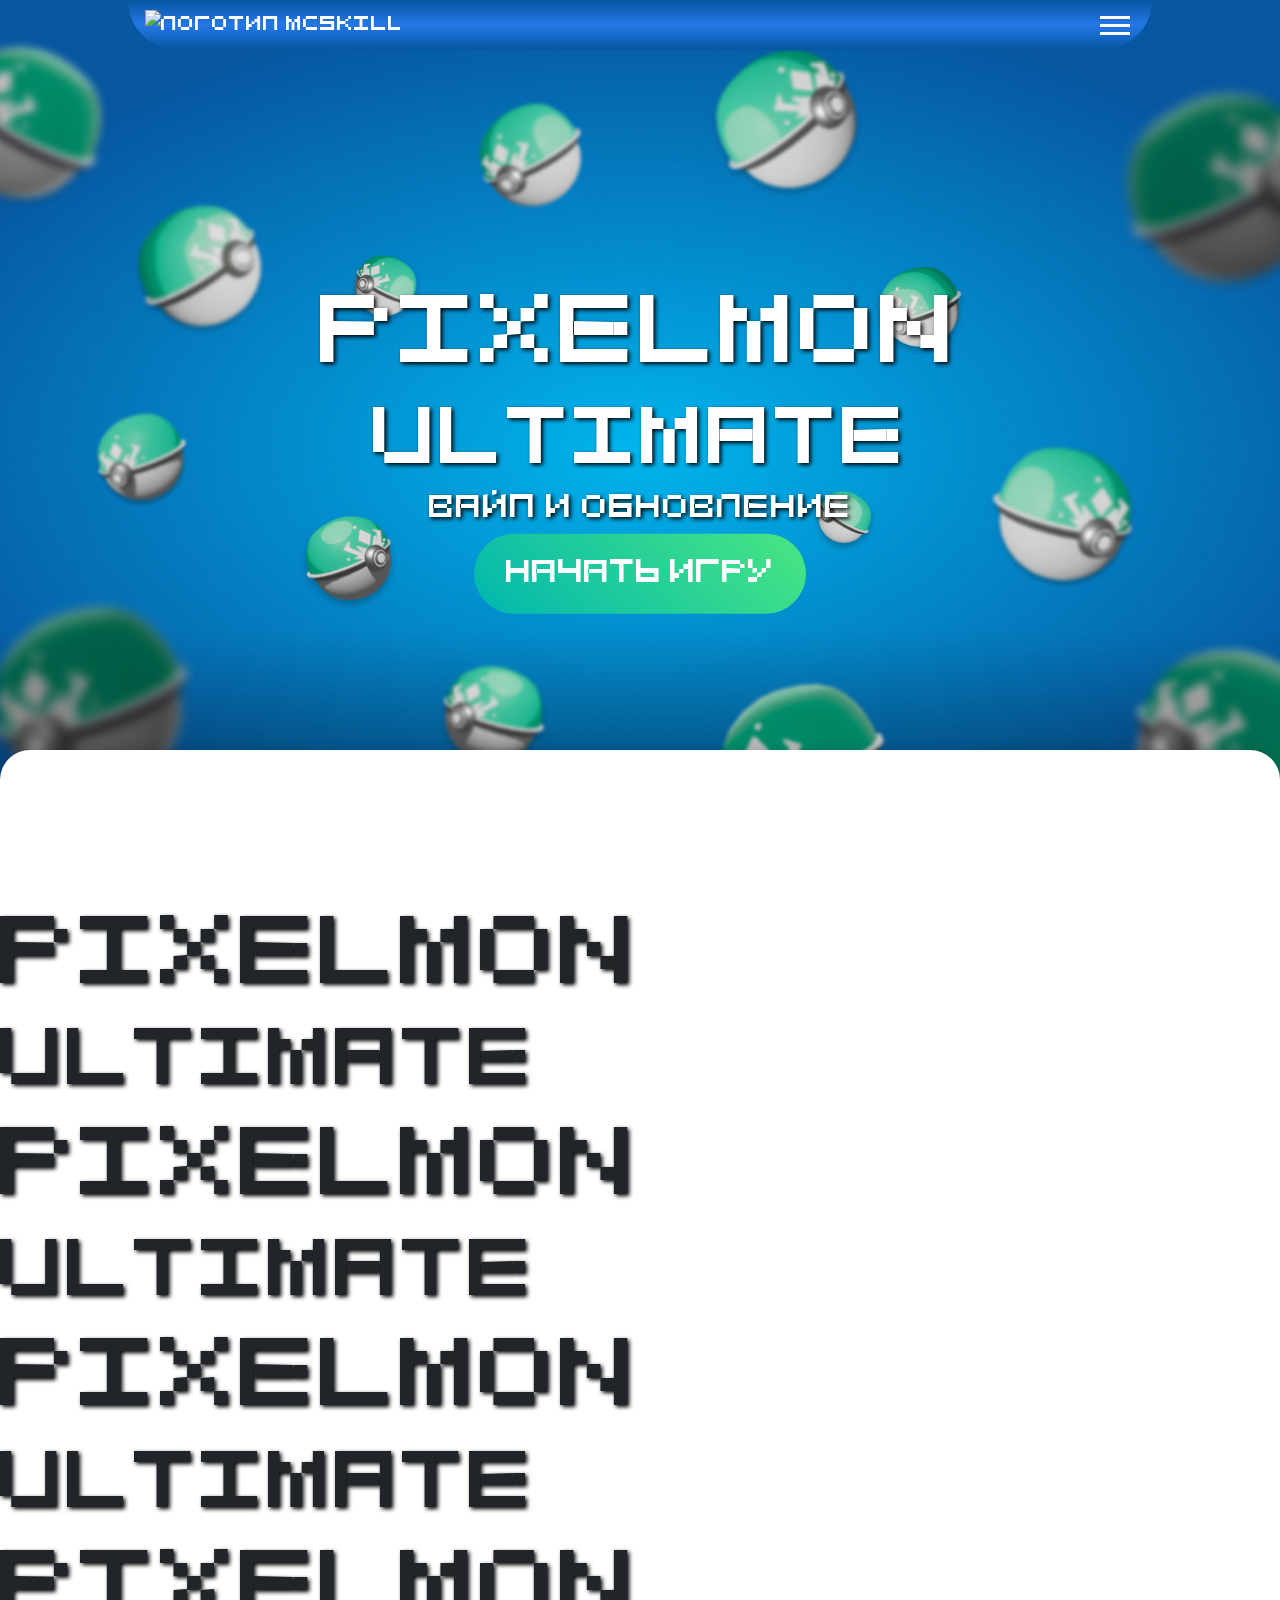
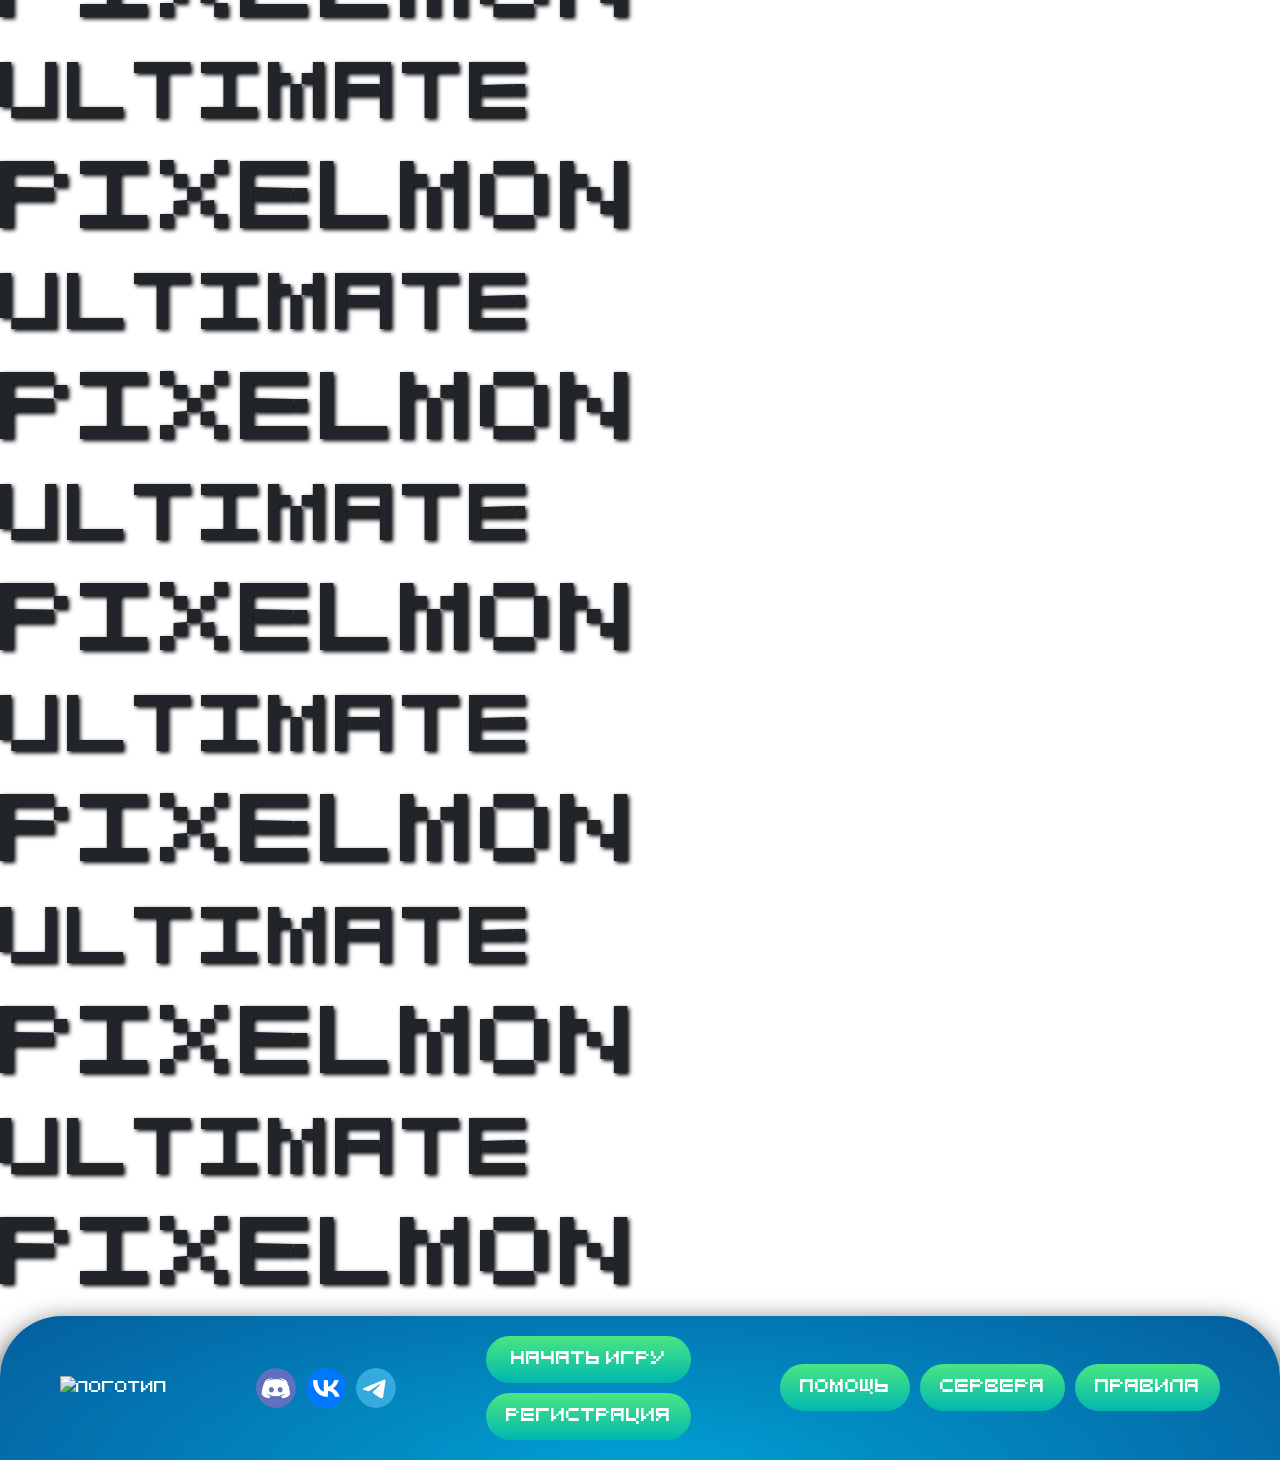
==== commit 17e7dc22: "roririro" ====
--- a/index.html
+++ b/index.html
@@ -1,54 +1,21 @@
-
 <!DOCTYPE html>
 <html lang="en">
 <head>
     <meta charset="UTF-8">
     <meta name="viewport" content="width=device-width, initial-scale=1.0">
     <title>Pixelmon Ultimate</title>
-
     <link href="https://cdn.jsdelivr.net/npm/bootstrap@5.3.3/dist/css/bootstrap.min.css" rel="stylesheet">
     <link href="https://getbootstrap.com/docs/5.3/assets/css/docs.css" rel="stylesheet">
-
     <script src="https://ajax.googleapis.com/ajax/libs/jquery/3.7.1/jquery.min.js"></script>
-
     <link href="static/css/landing.css" rel="stylesheet">
+    <link href="media/media.css" rel="stylesheet">
+    <script src="script.js"></script>
 
     <link rel="shortcut icon" href="https://mcskill.net/assets/images/servers/88.png" type="image/x-icon">
-
-    <style>
-    
-/* Прокрутка сайта   */
-
-body::-webkit-scrollbar {
-    width: 10px; /* Ширина скролл-бара */
-}
-
-/* Ползунок с 3D-эффектами */
-body::-webkit-scrollbar-thumb {
-    background: #007bff; /* Цвет ползунка */
-    border-radius: 1vw; /* Скругленная форма */
-    box-shadow: 
-        0 -0.4vw 0.6vw rgba(0, 0, 0, 0.4),   /* Тень сверху */
-        0 0.4vw 0.6vw rgba(0, 0, 0, 0.4),    /* Тень снизу */
-        0 0.1vw 0.3vw rgba(0, 0, 0, 0.1); /* Легкая светоотражающая тень для улучшения эффекта */
-    animation: scrollThumb 2s infinite; /* Анимация */
-}
-
-/* Анимация ползунка */
-@keyframes scrollThumb {
-    0% { transform: translateY(0); }
-    50% { transform: translateY(10px); }
-    100% { transform: translateY(0); }
-}
-
-/* Дорожка ползунка */
-body::-webkit-scrollbar-track {
-    background: #ffffff; /* Цвет дорожки */
-
-}
-
-
-
+</head>
+
+<style>
+/* ШРИФТ*/
 @font-face {
   font-family: 'McSkill';
   src: url('./fonts/McSkill.ttf') format('truetype');
@@ -82,49 +49,11 @@
         .loot-chest-card, .botaniaextended-card {
             overflow: hidden
         }
-
-
-
-
         
-    /* Навбар */
-    .navbar {
-            position: fixed;
-            top: 0;
-            left: 0;
-            right: 0;
-            background: linear-gradient(to bottom, #0656A0, #004fb7, #0656A0);
-            border-bottom-left-radius: 50px; 
-            border-bottom-right-radius: 50px; 
-            z-index: 1000; 
-            width: 80%;
-            max-width: 1200px;
-            margin: 0 auto;
-            transition: transform 1s ease, box-shadow 1s ease;
-        }
-
-        .navbar:hover {
-            transform: translateY(-5px);
-            box-shadow: inset 0 -2px 10px rgba(255, 255, 255, 0.3);
-        }
-
-        .nav-link {
-            color: rgb(255, 255, 255) !important;
-            font-size: 21px;
-            margin-right: 10px;
-            transition: transform 0.5s ease;
-        }
-
-        .nav-link:hover {
-            transform: scale(1.2);
-        }
-
-
-
-        
-
-
-/* Фоновое изображение с градиентом */
+
+/* ФОН */
+
+
 .background-img {
     top: 0;
     left: 0;
@@ -133,7 +62,7 @@
     height: 100vh;
     background: 
         linear-gradient(to bottom, rgba(0, 0, 0, 0) 70%, rgba(0, 0, 0, 0.5) 100%), /* Градиент с затемнением внизу */
-        url("static/img/Rectangle 31.png"); /* Фоновое изображение */
+        url("/img/osnova/fon.png"); /* Фоновое изображение */
     background-size: cover;
     background-position: center;
     background-repeat: no-repeat;
@@ -146,7 +75,10 @@
     filter: blur(2px) brightness(80%); /* Размытие и затемнение */
 }
 
-/* Движущаяся картинка */
+
+/* ЖИВАЯ КАРТИНКА*/
+
+
 .overlay-container {
     position: relative; /* Убедитесь, что это определяет контекст для абсолютного позиционирования */
     height: 100vh; /* Установите высоту контейнера */
@@ -154,34 +86,39 @@
 }
 
 .overlay-img {
-    position: absolute;  /* Меняем с fixed на absolute */
-    top: 50%;         /* Устанавливаем верхнюю границу по центру контейнера */
-    left: 50%;        /* Устанавливаем левую границу по центру контейнера */
-    z-index: -1;     /* Убедитесь, что z-index ниже для фона */
-    width: 100vw;    /* Ширина, равная ширине окна браузера */
-    height: auto;    /* Высота автоматически для сохранения пропорций */
-    min-height: 100%; /* Минимальная высота для покрытия контейнера */
-    background-image: url("static/img/Frame 10.png"); /* Замените на ваше изображение */
-    background-size: cover; /* Фоновое изображение будет покрывать весь элемент */
-    background-position: center; /* Центрировать изображение */
-    background-repeat: no-repeat; /* Не повторять изображение */
-    filter: blur(0px) brightness(100%); /* Размытие и затемнение */
-    transform: translate(-50%, -50%); /* Совмещаем центр изображения с центром контейнера */
-}
-
-/* Язычёк */
+    position: absolute;
+    top: 50%; 
+    left: 50%; 
+    z-index: 1; /* Изменить на 1, чтобы изображение было выше фона */
+    width: 110vw; 
+    height: auto; 
+    min-height: 100%; 
+    background-image: url("/img/osnova/fon+.png"); 
+    background-size: cover; 
+    background-position: center; 
+    background-repeat: no-repeat; 
+    filter: blur(0px) brightness(100%); 
+    transform: translate(-50%, -50%); 
+}
+
+
+/* ЯЗЫЧЁК */
+
+
 .bottom-tab {
     position: absolute;
     bottom: 0;
     left: 0;
     width: 100%;
-    height: 10vw;
+    height: 150px; /* Фиксированная высота для лучшей адаптивности */
     background-color: #ffffff;
-    border-top-left-radius: 6vw;
-    border-top-right-radius: 6vw;
+    border-top-left-radius: 30px; /* Уменьшено для лучшей пропорции */
+    border-top-right-radius: 30px; /* Уменьшено для лучшей пропорции */
     z-index: 1;
     transition: transform 0.5s ease, box-shadow 0.5s ease; /* Плавные переходы */
-}
+    box-shadow: 0 -2px 10px rgba(0, 0, 0, 0.1); /* Добавлен тень для глубины */
+}
+
 /* Анимация появления язычка */
 @keyframes slideUp {
     0% {
@@ -192,1523 +129,218 @@
     }
 }
 
+/* Применение анимации на появление */
 .bottom-tab {
     animation: slideUp 0.5s ease-out; /* Анимация появления */
 }
 
-
-
-/* Если нужно отрегулировать положение язычка, можно использовать margin или дополнительные настройки */
-
-        
-        /* Контент на переднем плане */
-        .overlay-content {
-            position: absolute;
-            top: 50%;
-            left: 50%;
-            transform: translate(-50%, -50%);
-            text-align: center;
-            color: rgb(255, 255, 255);
-            opacity: 0;
-            animation: fadeIn 2s ease-out forwards; /* Плавное появление */
-        }
-
-        .btn-play {
-            font-size: 1.5rem;
-            padding: 0.75rem 1.5rem;
-        }
-
-/* Контейнер для текста */
-.overlay-content {
-    position: absolute;
-    top: 50%;
-    left: 50%;
-    transform: translate(-50%, -50%); /* Центрирование контейнера */
-    text-align: center; /* Выравнивание текста по центру */
-    z-index: 1; /* Убедитесь, что текст поверх других элементов */
-}
-
-/* Заголовок со свечением и эффектом парения */
-.overlay-content h1 {
-    font-size: 5rem;
-    text-shadow: 2px 2px 4px rgb(0, 0, 0);
-    animation: float 10s infinite ease-in-out; /* Анимация движения */
-    margin: 0; /* Убираем отступы */
-}
-
-.overlay-content h2 {
-    font-size: 4rem;
-    text-shadow: 2px 2px 4px rgb(0, 0, 0);
-    animation: float 10s infinite ease-in-out; /* Анимация движения */
-    margin: 0; /* Убираем отступы */
-}
-
-.overlay-content h3 {
-    font-size: 1.8rem;
-    text-shadow: 2px 2px 4px rgb(0, 0, 0);
-    animation: float 10s infinite ease-in-out; /* Анимация движения */
-    margin: 0; /* Убираем отступы */
-}
-
-/* Анимация для эффекта парения */
-@keyframes float {
-    0% {
-        transform: translateY(0); /* Начальное положение */
+/* Медиа-запрос для адаптивности */
+@media (max-width: 768px) {
+    .bottom-tab {
+        height: 100px; /* Меньше высота на мобильных устройствах */
+        border-top-left-radius: 25px; /* Соответствующие изменения радиуса */
+        border-top-right-radius: 25px; /* Соответствующие изменения радиуса */
     }
-    50% {
-        transform: translateY(-10px); /* Движение вверх */
-    }
-    100% {
-        transform: translateY(0); /* Возврат в исходное положение */
-    }
-}
-
-
-        .glow {
-            animation: glow 5s infinite alternate;
-        }
-
-
-
-        .glow-logo {
-            animation: glow 5s infinite alternate;
-        }
-   
-
-
-        /* кнопка */
-        .magic-btn {
-    position: relative;
-    display: inline-block;
-    padding: 15px 30px;
-    font-size: 1.5rem;
-    color: #fff;
-    background: linear-gradient(0deg, #00B7AF, #4AE682); /* Горизонтальный градиент */
-    border: none;
-    border-radius: 50px;
-    cursor: pointer;
-    transition: all 0.4s ease;
-    z-index: 10;
-    text-transform: uppercase;
-    text-decoration: none; /* Убирает подчеркивание */
-    box-shadow: 0 0 10px rgba(0, 0, 0, 0), 0 0 40px rgba(255, 251, 0, 0), 0 0 80px rgba(0, 255, 255, 0);
-    overflow: hidden;
-}
-
-
-
-        .magic-btn:hover {
-            box-shadow: 0 0 20px rgba(255, 255, 255, 0.8), 0 0 30px rgba(255, 251, 0, 0.2), 0 0 60px rgba(0, 255, 255, 0.6);
-            transform: scale(1.05);
-        }
-
-        .magic-btn::before {
-            content: '';
-            position: absolute;
-            top: 50%;
-            left: 50%;
-            width: 300%;
-            height: 300%;
-            background: radial-gradient(circle, rgba(255, 251, 0, 0.2) 20%, rgba(0, 255, 255, 0.6) 60%);
-            transform: translate(-50%, -50%);
-            opacity: 0;
-            transition: all 0.75s ease;
-        }
-
-        .magic-btn:hover::before {
-            opacity: 1;
-            width: 400%;
-            height: 400%;
-        }
-
-
-        /* кнопка */
-        .magic-btn-nav {
-    display: inline-block;
-    padding: 4px 10px;
-    font-size: 1.5rem;
-    color: white; /* Цвет текста кнопки */
-    background: linear-gradient(0deg, #00B7AF, #4AE682);
-    border: none;
-    border-radius: 30px;
-    cursor: pointer;
-    transition: all 0.4s ease;
-    z-index: 10;
-    text-decoration: none; /* Убирает подчеркивание */
-    box-shadow: 0 0 10px rgba(0, 0, 0, 0), 0 0 40px rgba(255, 251, 0, 0), 0 0 80px rgba(0, 255, 255, 0);
-    overflow: hidden;
-    margin-top: 5px; /* Добавляем отступ сверху */
-    padding: 10px 20px; /* Отступы кнопки */
-
-        }
-
-
-
-
-        .magic-btn-nav:hover {
-            box-shadow: 0 0 20px rgba(255, 255, 255, 0.8), 0 0 30px rgba(255, 251, 0, 0.2), 0 0 60px rgba(0, 255, 255, 0.6);
-            transform: scale(1.05);
-        }
-
-        .magic-btn::before {
-            content: '';
-            position: absolute;
-            top: 50%;
-            left: 50%;
-            width: 300%;
-            height: 300%;
-            background: radial-gradient(circle, rgba(255, 251, 0, 0) 20%, rgba(0, 255, 255, 0) 60%);
-            transform: translate(-50%, -50%);
-            opacity: 0;
-            transition: all 0.75s ease;
-        }
-
-        .magic-btn-nav:hover::before {
-            opacity: 1;
-            width: 400%;
-            height: 400%;
-        }
-
-        /* Анимация плавного появления */
-        @keyframes fadeIn {
-            0% {
-                opacity: 0;
-                transform: translate(-50%, -60%);
-            }
-            100% {
-                opacity: 1;
-                transform: translate(-50%, -50%);
-            }
-        }
+}
 
 </style>
-<style>
-
-        /* Новая секция */
-        .content-section {
-            display: flex;
-            align-items: center;
-            flex-direction: column;
-            width: 100vw;
-            background-color: #ffffff;
-            color: rgb(0, 0, 0);
-            text-align: center;
-            margin-top: 20vh;
-            padding-left: 50px;
-            padding-right: 50px;
-        }
-
-        .content-section img {
-            width: 100%;
-            height: auto;
-            margin-bottom: 20px;
-            margin-top: 20px;
-        }
-
-        .card-body {
-            background-color: #ffffff;
-            color: rgb(0, 0, 0);
-        }
-
-        .last-section {
-            display: flex;
-            align-items: center;
-            flex-direction: column;
-            width: 100vw;
-            height: 100vh;
-            background-color: #ffffff;
-            color: white;
-            padding: 50px 20px;
-            text-align: center;
-        }
-
-        /* Новая секция */
-        .last-section {
-            display: flex;
-            align-items: center;
-            flex-direction: column;
-            width: 100vw;
-            justify-content: center;
-            height: 100vh;
-            background-color: #ffffff;
-            color: white;
-            padding: 50px 20px;
-            text-align: center;
-        }
-
-        .last-section img {
-            max-width: 600px;
-            width: 100%;
-            height: auto;
-            margin-bottom: 20px;
-        }
-
-        .card-body {
-            max-width: 100vh;
-
-        }
-
-        .card-text-section {
-            text-align: left;
-        }
-
-        .card-title {
-            margin-bottom: 30px;
-        }
-
-        .card-subtitle {
-            margin-top: 40px;
-            margin-bottom: 5px;
-        }
-
-        .content-card {
-            background-color: #ffffff;
-        }
-
-        .card-img-top {
-            transition: transform 0.3s ease;
-        }
-
-        .interactimg {
-            transition: transform 0.3s ease;
-        }
-
-        .card-img-top:hover {
-            transform: scale(1.05); /* Эффект при наведении */
-        }
-
-        .interactimg:hover:hover {
-            transform: scale(1.05); /* Эффект при наведении */
-        }
-
-        
-
-
-        /* ====== Scroll Animation Styles ====== */
-        .animate {
-            opacity: 1;
-            transform: translateY(0);
-            transition: opacity 0.6s ease-out, transform 0.6s ease-out;
-        }
-
-        /* ====== Existing Styles (Unchanged) ====== */
-        /* ... Your existing CSS ... */
-
-        /* ====== Directional Animation Styles ====== */
-
-        /* Initial state for animate-on-scroll elements */
-        .animate-on-scroll {
-            opacity: 0;
-            transform: translateY(20px);
-            transition: opacity 0.6s ease-out, transform 0.6s ease-out;
-        }
-
-        /* Animation when scrolling down */
-        .animate-up {
-            animation: fadeInUp 0.6s forwards;
-        }
-
-        /* Animation when scrolling up */
-        .animate-down {
-            animation: fadeInDown 0.6s forwards;
-        }
-
-        /* Keyframes for fading in upwards */
-        @keyframes fadeInUp {
-            from {
-                opacity: 0;
-                transform: translateY(20px);
-            }
-            to {
-                opacity: 1;
-                transform: translateY(0);
-            }
-        }
-
-        /* Keyframes for fading in downwards */
-        @keyframes fadeInDown {
-            from {
-                opacity: 0;
-                transform: translateY(-20px);
-            }
-            to {
-                opacity: 1;
-                transform: translateY(0);
-            }
-        }
-
-
-        .under-word-image-text-block {
-            padding: 10px 10px 10px 10px;
-        }
-
-        .world-card {
-            margin: 0px 0 60px 0;
-        }
-
-        /* Стили для разделителей */
-        .separator {
-    display: flex;
-    align-items: center;
-    justify-content: center;
-    margin: 30px 0;
-    position: relative;
-    font-size: var(--font-size, 16px); /* Используйте CSS-переменную для размера шрифта */
-    background: linear-gradient(to right, var(--color1, #0084ff), var(--color2, #00ff6a)); /* Градиент текста */
-    -webkit-background-clip: text; /* Обеспечивает обрезку фона по тексту для градиента */
-    -webkit-text-fill-color: transparent; /* Делаем цвет текста прозрачным, чтобы видеть градиент */
-}
-
-
-
-
-        .separator::before,
-        .separator::after {
-            content: '';
-            flex: 1;
-            height: 3px;
-            background: linear-gradient(to right, var(--color1, #0084ff), var(--color2, #00ff6a), var(--color3, #0084ff)); /* Градиент текста */
-            margin: 0 20px;
-        }
-
-        .separator span {
-            font-size: 1.5rem;
-            text-transform: uppercase;
-        }
-
-
-        /* Стили для временной шкалы */
-        .timeline {
-            position: relative;
-            max-width: 1200px;
-            margin: 0 auto;
-            padding: 40px 0;
-            z-index: 1;
-        }
-
-
-
-        .timeline-item {
-            padding: 20px 30px;
-            position: relative;
-            background-color: inherit;
-            width: 50%;
-            z-index: 2;
-        }
-
-        .timeline-item::after {
-            content: '';
-            position: absolute;
-            width: 25px;
-            height: 25px;
-            right: -12px;
-            background: linear-gradient(135deg, #ff6ec4, #7873f5); /* Градиент от розового к фиолетовому */
-            border: 4px solid #fff;
-            top: 15px;
-            border-radius: 50%;
-            z-index: 1;
-        }
-
-        .timeline-item:nth-child(odd) {
-            left: 0;
-        }
-
-        .timeline-item:nth-child(even) {
-            left: 50%;
-        }
-
-        .timeline-item:nth-child(even)::after {
-            left: -12px;
-        }
-
-        .timeline-item .timeline-content {
-            padding: 20px 30px;
-            background-color: #121212;
-            position: relative;
-            border-radius: 6px;
-            color: white;
-        }
-
-        .timeline-item:nth-child(odd) .timeline-content {
-            margin-left: 0;
-        }
-
-        .timeline-item:nth-child(even) .timeline-content {
-            margin-left: 0;
-        }
-
-        .timeline-item .timeline-content img {
-            width: 100%;
-            height: auto;
-            margin-top: 15px;
-            border-radius: 10px;
-            cursor: pointer;
-            transition: transform 0.3s ease;
-        }
-
-        .timeline-item .timeline-content img:hover {
-            transform: scale(1.05);
-        }
-
-        @media screen and (max-width: 768px) {
-            .timeline::after {
-                left: 31px;
-            }
-
-            .timeline-item {
-                width: 100%;
-                padding-left: 70px;
-                padding-right: 25px;
-            }
-
-            .timeline-item:nth-child(even) {
-                left: 0%;
-            }
-
-            .timeline-item::after {
-                left: 15px;
-            }
-
-            .timeline-item:nth-child(even)::after {
-                left: 15px;
-            }
-        }
-
-
-        .screenshot-image {
-            width: 100%;
-            aspect-ratio: 16 / 9;
-        }
-
-
-
-
-
-
-        
-    </style>
-<style>
-/*Выбор магазинов */
-.server-menu {
-    position: absolute; /* Позиционируем меню относительно навбара */
-    top: 60px; /* Располагаем под навбаром */
-    left: 2%; /* Устанавливаем отступ слева */
-    background-color: #fff; /* Фон выпадающего меню */
-    box-shadow: 0 4px 8px rgba(0, 0, 0, 0.2); /* Тень для эффекта */
-    border-radius: 8px; /* Закругление углов */
-    padding: 10px; /* Отступы внутри меню */
-    display: none; /* Скрываем меню по умолчанию */
-    z-index: 999; /* Установка z-index для правильного отображения */
-}
-
-.server-menu ul {
-    list-style-type: none; /* Убираем маркеры списка */
-    padding: 0; /* Убираем отступы */
-    margin: 0; /* Убираем маргины */
-}
-
-.server-menu li {
-    margin: 5px 0; /* Отступ между пунктами меню */
-}
-
-.server-menu a {
-    text-decoration: none; /* Убираем подчеркивание */
-    color: #000; /* Цвет текста */
-}
-
-.server-menu.hidden {
-    display: none; /* Скрываем меню */
-}
-
-/* Снежинки  */
-
-.snowflakes {
-    position: absolute;
-    top: 0;
-    left: 0;
-    width: 100%;
-    height: 100%;
-    pointer-events: none;
-}
-
-.snowflake {
-    position: absolute;
-    top: -10%;
-    color: white; /* цвет снежинок */
-    font-size: 1em; /* размер снежинок */
-    opacity: 0.8;
-    user-select: none;
-    animation: fall linear infinite;
-}
-
-@keyframes fall {
-    0% {
-        transform: translateY(0);
-    }
-    100% {
-        transform: translateY(100vh);
-    }
-}
-
-</style>
-
-</head>
-
-<!-- Прозрачный навбар с плавным переходом -->
-<nav class="navbar navbar-expand-xxl navbar-dark rounded-navbar ">
-    <div class="container-fluid d-flex align-items-center">
-        <img src="/static/img/mcskill_logo.webp" class="glow-logo" alt=""
-            decoding="async" loading="lazy"
-            style="height: auto; width: 220px; cursor: pointer; margin-left: 2%;"
-            onclick="window.location.href='https://mcskill.net/'">
-   
-        <button class="navbar-toggler" type="button" data-bs-toggle="collapse" data-bs-target="#navbarNav"
-                aria-controls="navbarNav" aria-expanded="false" aria-label="Toggle navigation">
-            <span class="navbar-toggler-icon"></span>
-        </button>
-        
-        <div class="collapse navbar-collapse" id="navbarNav">
-            <ul class="navbar-nav d-flex justify-content-center" style="flex-grow: 1;">
-                <li class="nav-item" style="margin: 0 5px;">
-                    <a class="nav-link glow" href="#" id="shopButton" style="padding: 5px;">
-                        Магазин
-                    </a>
-                </li>
-                <li class="nav-item" style="margin: 0 5px;">
-                    <a class="nav-link glow" href="https://mcskill.net/mcforum/" id="forumButton" style="padding: 5px;">
-                        Форум
-                    </a>
-                </li>
-                <li class="nav-item" style="margin: 0 5px;">
-                    <a class="nav-link glow" href="https://u.mcskill.net/dissupport" id="helpButton" style="padding: 5px;">
-                        Поддержка
-                    </a>
-                </li>
-                <li class="nav-item" style="margin: 0 5px;">
-                    <a class="nav-link glow" href="https://discord.gg/mcskill" id="dsButton" style="padding: 5px;">
-                        Disсord
-                    </a>
-                </li>
-            </ul>          
-            <div class="ms-auto" style="margin-right: 4%;">
-                <a href="https://mcskill.net/start" class="magic-btn-nav" style="font-size: 20px; letter-spacing: -1px;">Скачать лаунчер</a>
-            </div>
-            
-        </div>
-    </div>
-</nav>
+
+<!-- ЖИВАЯ КАРТИНКА -->
+
+<script>
+    document.addEventListener('mousemove', (e) => {
+        const overlayImg = document.querySelector('.overlay-img');
+        const { clientX, clientY } = e;
+
+        // Получаем размеры окна
+        const { innerWidth, innerHeight } = window;
+
+        // Рассчитываем новые координаты для overlay-img
+        const moveX = (clientX / innerWidth) * 10 - 10; // Измените значения для большего или меньшего эффекта
+        const moveY = (clientY / innerHeight) * 10 - 10; // Измените значения для большего или меньшего эффекта
+
+        // Устанавливаем трансформацию
+        overlayImg.style.transform = `translate(calc(-50% + ${moveX}px), calc(-50% + ${moveY}px))`;
+    });
+</script>
+
+<div class="overlay-container">
+    <div class="background-img"></div>
+    <div class="overlay-img"></div>
+    <div class="bottom-tab"></div>
+</div>
+
 
 <!-- Модальное окно -->
 <div id="shopModal" class="modal">
     <div class="modal-content">
+        <!-- Кнопка закрытия -->
         <span class="close" id="closeModal">&times;</span>
-
-        <!-- Заголовок -->
-         <br></br>
-         <br></br>
-  
-
+        <h2 class="modal-title2">Выберите сервер</h2>
         <button class="modal-button button11" onclick="window.location.href='https://mcskill.net/bestshop?server=88#tab=4'">
-            <img src="/static/img/88.webp" alt="Image 1"> Pixelmon 1
+            <img src="/img/mobal/88.webp" alt="Image 1"> Pixelmon 1
         </button>
         <button class="modal-button button22" onclick="window.location.href='https://mcskill.net/bestshop?server=188#tab=4'">
-            <img src="/static/img/188.webp" alt="Image 2"> Pixelmon 2
+            <img src="/img/mobal/188.webp" alt="Image 2"> Pixelmon 2
         </button>
         <button class="modal-button button33" onclick="window.location.href='https://mcskill.net/bestshop?server=288#tab=4'">
-            <img src="/static/img/288.webp" alt="Image 3"> Pixelmon 3
+            <img src="/img/mobal/288.webp" alt="Image 3"> Pixelmon 3
         </button>
     </div>
 </div>
-
-
-
-
-
-<style>
-    #shopModal h2 {
-        font-family: 'McSkill', sans-serif; /* Замените на желаемый шрифт */
-        font-size: 30px; /* Замените на желаемый размер шрифта */
-        color: #ffffff; /* Замените на желаемый цвет текста */
-        text-align: center; /* Выравнивание текста по центру */
-    }
-</style>
-
-
-<style>
-    /* Устанавливаем соотношение сторон для всех каруселей */
-    .quest-carousel-img {
-        aspect-ratio: 1741 / 1175; /* Можешь изменить на нужное соотношение */
-        width: 100%;
-    }
-
-</style>
-
-
-<!-- Фоновое изображение с градиентом -->
-<div class="background-img"></div>
-<div class="overlay-img"></div>
-<div class="bottom-tab"></div> <!-- Новый элемент для нижнего язычка -->
-
-
-<!-- Центральный текст и кнопка -->
-<div class="overlay-content">
-    <h1 class="title1">Pixelmon</h1>
-    <h2 class="title2">Ultimate</h2>
-    <h3 class="title3">Вайп и Обновление</h3>
-    <a href="https://mcskill.net/start" class="magic-btn">Начать игру</a>
-</div>
-
-
-
-</div>
-
-  
-
-
-
-
-
-    <!-- контент рпг карты -->
-
-    <div class="container container-fluid ">
-
-
-        <div class="separator">
-            <span>9 Поколение</span>
-        </div>
-        
-        <div class="carousel slide card card-img-top world-card bordered-img" data-bs-ride="carousel"
-             style="background-color: rgba(255, 255, 255, 0); color: rgb(255, 255, 255)">
-            <div class="">
-                <img src="static/img/fonk.webp"
-                     decoding="async" loading="lazy"
-                     class="d-block w-100 bordered-img" style="margin: 0px 0px 0px 0px; width: 100%; aspect-ratio: 916 / 500;" alt="...">
-            </div>
-
-        </div>
-
-
-        <div class="separator">
-            <span>Уровень покетренера</span>
-        </div>
-
-        <div class="carousel slide card card-img-top world-card bordered-img" data-bs-ride="carousel"
-             style="background-color: rgba(255, 255, 255, 0); color: rgb(255, 255, 255)">
-            <div class="">
-                <img src="static/img/fonk.webp"
-                     decoding="async" loading="lazy"
-                     class="d-block w-100 bordered-img" style="margin: 0px 0px 0px 0px; width: 100%; aspect-ratio: 916 / 500;" alt="...">
-            </div>
-
-        </div>
-
-        <div class="separator">
-            <span>Башня "Бесконечности"</span>
-        </div>
-
-        <div class="carousel slide card card-img-top world-card bordered-img" data-bs-ride="carousel"
-             style="background-color: rgba(255, 255, 255, 0); color: rgb(255, 255, 255)">
-            <div class="">
-                <img src="static/img/fonk.webp"
-                     decoding="async" loading="lazy"
-                     class="d-block w-100 bordered-img" style="margin: 0px 0px 0px 0px; width: 100%; aspect-ratio: 916 / 500;" alt="...">
-            </div>
-
-        </div>
-
-        <div class="separator">
-            <span>Сражение против "Искажённых" покемонов</span>
-        </div>
-
-        <div class="carousel slide card card-img-top world-card bordered-img" data-bs-ride="carousel"
-             style="background-color: rgba(255, 255, 255, 0); color: rgb(255, 255, 255)">
-            <div class="">
-                <img src="static/img/fonk.webp"
-                     decoding="async" loading="lazy"
-                     class="d-block w-100 bordered-img" style="margin: 0px 0px 0px 0px; width: 100%; aspect-ratio: 916 / 500;" alt="...">
-            </div>
-        </div>
-    </div>
-</div>
-
-
-
-<!-- Система сундуков на РПГ локациях -->
-<div class="content-section">
-    <h1 class="card-title animate-on-scroll">ЧТО-ТО НА БУДУЩИЕ......</h1>
-    <div class="container animate-on-scroll">
-        <div class="card-body" style="text-align: left; margin-bottom: 40px;">
-            <p class="card-text default-font">ТЕКСТ......</p>
-        </div>
-
-        <div class="row justify-content-center gx-4" id="lootchestCards"></div>
-    </div>
-</div>
-
-<style>
-    .loot-chest-img{
-        max-width: 200px;
-        width: 100%;
-        aspect-ratio: 927/961;
-    }
-</style>
-
-
-<script>
-    lootchests = [
-        {name: "", display_name: "Текст ;3"},
-        {name: "", display_name: "Текст ;3"},
-        {name: "", display_name: "Текст ;3"},
-        {name: "", display_name: "Текст ;3"},
-        {name: "", display_name: "Текст ;3"},
-        {name: "", display_name: "Текст ;3"},
-        {name: "", display_name: "Текст ;3"},
-        {name: "", display_name: "Текст ;3"},
-    ]
-    lootchests.forEach((lootchest) => {
-        const cardHtml = `
-            <div class="col-12 col-md-6 col-lg-3 mb-4 animate-on-scroll">
-                <div class="card content-card h-100 loot-chest-card">
-                    <img src="static/img/cases/${lootchest.name}.webp"
-                         decoding="async" loading="lazy"
-                         class="card-img-top mx-auto d-block glow loot-chest-img" alt="...">
-                    <div class="card-body">
-                        <p class="card-text">${lootchest.display_name}</p>
-                    </div>
-                </div>
-            </div>`
-
-        $('#lootchestCards').append(cardHtml)
-    })
-</script>
-
-<style>
-    /* Устанавливаем соотношение сторон для всех каруселей */
-    .quest-carousel-img {
-        aspect-ratio: 1741 / 1175; /* Можешь изменить на нужное соотношение */
-        width: 100%;
-    }
-
-</style>
-
-<style>
-
-
-    /* Контейнер фона с наложением */
-    .background {
-        position: relative;
-        width: 100%; /* Автоматически подстраивает ширину под размер экрана */
-        margin: 0 auto; /* Центрирование */
-    }
-
-    .overlay {
-        position: absolute;
-        top: 0;
-        left: 0;
-        width: 100%;
-        height: 100%;
-        display: flex;
-        align-items: center;
-        justify-content: center;
-        overflow: hidden; /* Прячем все, что выходит за пределы */
-    }
-
-    /* Контейнер для двух картинок */
-    .moving-images {
-        display: flex;
-        flex-wrap: nowrap;
-        animation: moveRight 10s linear infinite; /* Анимация для движения */
-    }
-
-    /* Анимация для плывущего изображения */
-    @keyframes moveRight {
-        0% {
-            transform: translateX(0); /* Начало с начала */
-        }
-        /*50% {*/
-        /*    transform: translateX(-50%); !* Перемещение до половины *!*/
-        /*}*/
-        100% {
-            transform: translateX(-100%); /* Перемещение на весь экран */
-        }
-    }
-
-    .moving-image {
-        width: 100%; /* Ширина изображения 100%, чтобы оно заполнило контейнер */
-        height: auto;
-    }
-
-
-    /*!* Медиазапросы для адаптации на мобильных устройствах *!*/
-    /*@media (max-width: 767.98px) {*/
-    /*    !* Уменьшение размеров для мобильных устройств *!*/
-    /*    .background {*/
-    /*        width: 100%;*/
-    /*    }*/
-
-    /*    .overlay img {*/
-    /*        max-width: 100%; !* Убираем ограничение размера изображения на мобильных устройствах *!*/
-    /*    }*/
-
-    /*    !* Размеры текста для мобильных устройств *!*/
-    /*    .card-text {*/
-    /*        font-size: 0.9rem;*/
-    /*    }*/
-
-    /*    .card-title {*/
-    /*        font-size: 1.2rem;*/
-    /*    }*/
-    /*}*/
-</style>
-
-<!-- Собственные разработки -->
-<div class="content-section">
-    <h1 class="card-title animate-on-scroll">Что-то интересное!</h1>
-    <div class="container">
-        <div class="row justify-content-center gx-4">
-            <!-- Первая карточка -->
-            <div class="col-12 col-md-6 col-lg-3 mb-4 animate-on-scroll">
-                <div class="card content-card h-100 botaniaextended-card">
-                    <img src="static/img/strek.webp"
-                         class="card-img-top mx-auto d-block glow"
-                         decoding="async" loading="lazy"
-                         style="width: 100%; max-width: 300px; aspect-ratio: 1" alt="...">
-                    <div class="card-body">
-                        <p class="card-text">Название вещи</p>
-                        <span class="default-font-small">Тест</span>
-                    </div>
-                </div>
-            </div>
-            <!-- Вторая карточка -->
-            <div class="col-12 col-md-6 col-lg-3 mb-4 animate-on-scroll">
-                <div class="card content-card h-100 botaniaextended-card">
-                    <img src="static/img/strek.webp"
-                         class="card-img-top mx-auto d-block glow"
-                         decoding="async" loading="lazy"
-                         style="width: 100%; max-width: 300px; aspect-ratio: 1" alt="...">
-                    <div class="card-body">
-                        <p class="card-text">Название вещи</p>
-                        <span class="default-font-small">текст</span>
-                    </div>
-                </div>
-            </div>
-            <!-- Третья карточка (кот в центре) -->
-            <div class="col-12 col-md-6 col-lg-3 mb-4 animate-on-scroll">
-                <div class="card content-card h-100 botaniaextended-card">
-                    <img src="static/img/strek.webp"
-                         class="card-img-top mx-auto d-block glow"
-                         decoding="async" loading="lazy"
-                         style="width: 100%; max-width: 300px; aspect-ratio: 1" alt="...">
-                    <div class="card-body">
-                        <p class="card-text">Название </p>
-                        <span class="default-font-small">текст </span>
-                    </div>
-                </div>
-            </div>
-            <!-- Первая карточка -->
-            <div class="col-12 col-md-6 col-lg-3 mb-4 animate-on-scroll">
-                <div class="card content-card h-100 botaniaextended-card">
-                    <img src="static/img/strek.webp"
-                         class="card-img-top mx-auto d-block glow"
-                         decoding="async" loading="lazy"
-                         style="width: 100%; max-width: 300px; aspect-ratio: 1" alt="...">
-                    <div class="card-body">
-                        <p class="card-text">название</p>
-                        <span class="default-font-small">описание </span>
-                    </div>
-                </div>
-            </div>
-
-<!-- Собственные разработки -->
-<div class="content-section">
-    <h1 class="card-title animate-on-scroll">Что-то интересное!</h1>
-    <div class="container">
-        <div class="row justify-content-center gx-4">
-
-            <!-- Первая карточка -->
-            <div class="col-12 col-md-6 col-lg-4 mb-4 animate-on-scroll">
-                <div class="card content-card h-100 botaniaextended-card">
-                    <img src="static/img/strek.webp"
-                         class="card-img-top mx-auto d-block glow"
-                         decoding="async" loading="lazy"
-                         style="width: 100%; max-width: 300px; aspect-ratio: 1" alt="...">
-                    <div class="card-body">
-                        <p class="card-text">Название</p>
-                        <span class="default-font-small">Текст</span>
-                    </div>
-                </div>
-            </div>
-            <!-- Вторая карточка -->
-            <div class="col-12 col-md-6 col-lg-4 mb-4 animate-on-scroll">
-                <div class="card content-card h-100 botaniaextended-card">
-                    <img src="static/img/strek.webp"
-                         class="card-img-top mx-auto d-block glow"
-                         decoding="async" loading="lazy"
-                         style="width: 100%; max-width: 300px; aspect-ratio: 1" alt="...">
-                    <div class="card-body">
-                        <p class="card-text">Название</p>
-                        <span class="default-font-small">Текст</span>
-                    </div>
-                </div>
-            </div>
-
-             <!-- Третья карточка -->
-            <div class="col-12 col-md-6 col-lg-4 mb-4 animate-on-scroll">
-                <div class="card content-card h-100 botaniaextended-card">
-                    <img src="static/img/strek.webp"
-                         class="card-img-top mx-auto d-block glow"
-                         decoding="async" loading="lazy"
-                         style="width: 100%; max-width: 300px; aspect-ratio: 1" alt="...">
-                    <div class="card-body">
-                        <p class="card-text">Название</p>
-                        <span class="default-font-small">Текст</span>
-                    </div>
-                </div>
-            </div>
-            
-        </div>
-    </div>
-</div>
-
-
-
-
-
-<!-- Наша команда -->
-<div class="container content-section">
-    <h1 class="card-title text-center mb-4">Над обновлением работали</h1>
-    <div class="card-body" style="">
-    </div>
-    <div class="row justify-content-center" id="modersCards">
-
-        <!-- Карточка для каждого члена команды -->
-        <div class="col-12 col-sm-6 col-md-4 col-lg-3 mb-4 animate-on-scroll">
-            <div class="card content-card h-100 text-center p-3 staff-card"
-                 data-bs-toggle="popover"
-                 data-bs-placement="right"
-                 data-bs-custom-class="my-popover"
-                 data-bs-content="Текст, что делал............">
-                <img src="https://skins.mcskill.net/?name=4epB9Ik&mode=5&fx=43&fy=43"
-                     class="card-img-top mx-auto d-block rounded"
-                     decoding="async" loading="lazy"
-                     style="width: 100px; height: 100px;"
-                     alt="Head of 4epB9Ik">
-                <div class="card-body staff-card-body">
-                    <h5 class="card-title">4epB9Ik</h5>
-                    <p class="card-text" style="color: rgb(0, 0, 0);">Тех. Админ</p>
-                </div>
-            </div>
-        </div>
-
-        <div class="col-12 col-sm-6 col-md-4 col-lg-3 mb-4 animate-on-scroll">
-            <div class="card content-card h-100 text-center p-3 staff-card"
-                 data-bs-toggle="popover"
-                 data-bs-placement="right"
-                 data-bs-custom-class="my-popover"
-                 data-bs-content="Текст, что делал............">
-                <img src="https://skins.mcskill.net/?name=IamBANANA&mode=5&fx=43&fy=43"
-                     class="card-img-top mx-auto d-block rounded"
-                     decoding="async" loading="lazy"
-                     style="width: 100px; height: 100px;"
-                     alt="Head of IamBANANA">
-                <div class="card-body staff-card-body">
-                    <h5 class="card-title">IamBANANA</h5>
-                    <p class="card-text" style="color: red;">Куратор</p>
-                </div>
-            </div>
-        </div>
-
-        <div class="col-12 col-sm-6 col-md-4 col-lg-3 mb-4 animate-on-scroll">
-            <div class="card content-card h-100 text-center p-3 staff-card"
-                 data-bs-toggle="popover"
-                 data-bs-placement="right"
-                 data-bs-custom-class="my-popover"
-                 data-bs-content="Web-разработчик. Помощник Тех.Админа">
-                <img src="https://skins.mcskill.net/?name=roririro&mode=5&fx=43&fy=43"
-                     decoding="async" loading="lazy"
-                     class="card-img-top mx-auto d-block rounded"
-                     style="width: 100px; height: 100px;"
-                     alt="Head of roririro">
-                <div class="card-body staff-card-body">
-                    <h5 class="card-title">roririro</h5>
-                    <p class="card-text" style="color: rgb(17, 0, 255);">Web-разработчик</p>
-                </div>
-            </div>
-        </div>
-
-        <div class="col-12 col-sm-6 col-md-4 col-lg-3 mb-4 animate-on-scroll">
-            <div class="card content-card h-100 text-center p-3 staff-card"
-                 data-bs-toggle="popover"
-                 data-bs-placement="right"
-                 data-bs-custom-class="my-popover"
-                 data-bs-content="Что делал.........">
-                <img src="https://skins.mcskill.net/?name=roririro&mode=5&fx=43&fy=43"
-                     decoding="async" loading="lazy"
-                     class="card-img-top mx-auto d-block rounded"
-                     style="width: 100px; height: 100px;"
-                     alt="Head of roririro">
-                <div class="card-body staff-card-body">
-                    <h5 class="card-title">Ник</h5>
-                    <p class="card-text" style="color: rgb(255, 255, 255);">Должность </p>
-                </div>
-            </div>
-        </div>
-
-        <div class="col-12 col-sm-6 col-md-4 col-lg-3 mb-4 animate-on-scroll">
-            <div class="card content-card h-100 text-center p-3 staff-card"
-                 data-bs-toggle="popover"
-                 data-bs-placement="right"
-                 data-bs-custom-class="my-popover"
-                 data-bs-content="Что делал.........">
-                <img src="https://skins.mcskill.net/?name=roririro&mode=5&fx=43&fy=43"
-                     decoding="async" loading="lazy"
-                     class="card-img-top mx-auto d-block rounded"
-                     style="width: 100px; height: 100px;"
-                     alt="Head of roririro">
-                <div class="card-body staff-card-body">
-                    <h5 class="card-title">Ник</h5>
-                    <p class="card-text" style="color: rgb(255, 255, 255);">Должность </p>
-                </div>
-            </div>
-        </div>
-
-        <div class="col-12 col-sm-6 col-md-4 col-lg-3 mb-4 animate-on-scroll">
-            <div class="card content-card h-100 text-center p-3 staff-card"
-                 data-bs-toggle="popover"
-                 data-bs-placement="right"
-                 data-bs-custom-class="my-popover"
-                 data-bs-content="Что делал.........">
-                <img src="https://skins.mcskill.net/?name=roririro&mode=5&fx=43&fy=43"
-                     decoding="async" loading="lazy"
-                     class="card-img-top mx-auto d-block rounded"
-                     style="width: 100px; height: 100px;"
-                     alt="Head of roririro">
-                <div class="card-body staff-card-body">
-                    <h5 class="card-title">Ник</h5>
-                    <p class="card-text" style="color: rgb(255, 255, 255);">Должность </p>
-                </div>
-            </div>
-        </div>
-        <div class="col-12 col-sm-6 col-md-4 col-lg-3 mb-4 animate-on-scroll">
-            <div class="card content-card h-100 text-center p-3 staff-card"
-                 data-bs-toggle="popover"
-                 data-bs-placement="right"
-                 data-bs-custom-class="my-popover"
-                 data-bs-content="Что делал.........">
-                <img src="https://skins.mcskill.net/?name=roririro&mode=5&fx=43&fy=43"
-                     decoding="async" loading="lazy"
-                     class="card-img-top mx-auto d-block rounded"
-                     style="width: 100px; height: 100px;"
-                     alt="Head of roririro">
-                <div class="card-body staff-card-body">
-                    <h5 class="card-title">Ник</h5>
-                    <p class="card-text" style="color: rgb(255, 255, 255);">Должность </p>
-                </div>
-            </div>
-        </div>
-        <div class="col-12 col-sm-6 col-md-4 col-lg-3 mb-4 animate-on-scroll">
-            <div class="card content-card h-100 text-center p-3 staff-card"
-                 data-bs-toggle="popover"
-                 data-bs-placement="right"
-                 data-bs-custom-class="my-popover"
-                 data-bs-content="Что делал.........">
-                <img src="https://skins.mcskill.net/?name=roririro&mode=5&fx=43&fy=43"
-                     decoding="async" loading="lazy"
-                     class="card-img-top mx-auto d-block rounded"
-                     style="width: 100px; height: 100px;"
-                     alt="Head of roririro">
-                <div class="card-body staff-card-body">
-                    <h5 class="card-title">Ник</h5>
-                    <p class="card-text" style="color: rgb(255, 255, 255);">Должность </p>
-                </div>
-            </div>
-        </div>
-        </div>
-    </div>
-
-
-
-
-
-    <footer>
-        <div class="footer-container">
-            <!-- Логотип и кнопки соцсетей -->
-
-            <div class="logo">
-                <img src="static/img/mcskill_logo.webp" alt="Логотип" />
-            </div>
-
-            <div class="left-section">
-                <div class="top-buttons">
-                    <a href="#" class="footer-button button1"></a>
-                    <a href="#" class="footer-button button2"></a>
-                    <a href="#" class="footer-button button3"></a>
-                </div>
-            </div>
-    
-<!-- Центральные кнопки -->
-<div class="center-buttons">
-    <a href="#" class="gradient-button button-start custom-start">Начать игру</a>
-    <a href="#" class="gradient-button button-register custom-register">Регистрация</a>
-</div>
-            <!-- Правые кнопки -->
-            <div class="right-buttons">
-                <a href="#" class="gradient-button">Помощь</a>
-                <a href="#" class="gradient-button">Сервера</a>
-                <a href="#" class="gradient-button">Правила</a>
-            </div>
-        </div>
-    </footer>
-
-    
-    
-
-
-
-</div>
-
-<style>
-    /* Основные переменные для цветов и размеров */
-    :root {
-        --primary-color: #0084ff; /* Основной цвет */
-        --secondary-color: rgb(0, 255, 115); /* Вторичный цвет */
-        --popover-border-color: var(--secondary-color); /* Цвет границы попапа */
-        --popover-bg-color: rgb(255, 255, 255); /* Фон попапа */
-        --popover-text-color: rgb(0, 0, 0); /* Цвет текста попапа */
-        --card-border-radius: 15px; /* Скругление углов карточек */
-        --transition-duration: 0.3s; /* Длительность анимации */
-    }
-
-    /* Стили для карточек */
-    .content-card {
-        background-color: var(--primary-color);
-        color: white;
-        border-radius: var(--card-border-radius);
-        transition: transform var(--transition-duration) ease, box-shadow var(--transition-duration) ease;
-    }
-
-    .content-card:hover {
-        transform: translateY(-5px); /* Эффект поднятия карточки */
-        box-shadow: 0 10px 20px rgba(0, 0, 0, 0.2); /* Тень при наведении */
-    }
-
-    .rounded {
-        border-radius: var(--card-border-radius);
-    }
-
-    .card {
-        --bs-card-border-radius: var(--card-border-radius);
-        overflow: hidden; /* Скрываем всё, что выходит за пределы карточки */
-    }
-
-    .card-img-top {
-        margin-bottom: 15px;
-        border-top-left-radius: var(--card-border-radius);
-        border-top-right-radius: var(--card-border-radius);
-    }
-
-    .staff-card-body {
-        padding: 10px 15px;
-        background-color: var(--primary-color);
-        border-bottom-left-radius: var(--card-border-radius);
-        border-bottom-right-radius: var(--card-border-radius);
-    }
-
-    /* Стили для попапов */
-    .my-popover {
-        --bs-popover-max-width: 200px;
-        --bs-popover-border-color: var(--popover-border-color);
-        --bs-popover-header-bg: var(--popover-bg-color);
-        --bs-popover-header-color: var(--popover-text-color);
-        --bs-popover-body-padding-x: 1rem;
-        --bs-popover-body-padding-y: 0.5rem;
-    }
-
-    .my-popover1 {
-        --bs-popover-max-width: 200px;
-        --bs-popover-border-color: white;
-        --bs-popover-header-bg: var(--popover-bg-color);
-        --bs-popover-header-color: var(--popover-text-color);
-        --bs-popover-body-padding-x: 1rem;
-        --bs-popover-body-padding-y: 0.5rem;
-    }
-
-    .popover {
-        --bs-popover-bg: var(--popover-bg-color);
-        --bs-popover-font-size: 0.8rem;
-        transition: opacity var(--transition-duration) ease, transform var(--transition-duration) ease;
-    }
-
-    .popover-body {
-        color: var(--popover-text-color);
-        font-family: "Noto Sans", sans-serif;
-    }
-
-    /* Анимация для попапов */
-    .popover.fade {
-        opacity: 0;
-        transform: scale(0.9);
-    }
-
-    .popover.show {
-        opacity: 1;
-        transform: scale(1); 
-    }
-
-    /* Дополнительные улучшения */
-    .card-img-top {
-        transition: transform var(--transition-duration) ease;
-    }
-
-    .card-img-top:hover {
-        transform: scale(1.05); /* Увеличение изображения при наведении */
-    }
-
-    /* Адаптивные стили */
-    @media (max-width: 768px) {
-        .content-card {
-            margin-bottom: 20px; /* Отступ между карточками на мобильных устройствах */
-        }
-
-        .card-img-top {
-            margin-bottom: 10px;
-        }
-
-        .staff-card-body {
-            padding: 8px 12px;
-        }
-    }
-
-    @media (max-width: 576px) {
-        :root {
-            --card-border-radius: 10px; /* Уменьшаем скругление для маленьких экранов */
-        }
-
-        .popover {
-            --bs-popover-font-size: 0.7rem; /* Уменьшаем размер шрифта в попапах */
-        }
-    }
-
-
-
-
-
-    
-</style>
-
-<!-- JavaScript для активации Popover на hover для всех карточек -->
 <script>
     document.addEventListener('DOMContentLoaded', function () {
-        // Находим все карточки с классом .staff-card
-        const staffCards = document.querySelectorAll('.staff-card');
-
-        // Для каждой карточки инициализируем Popover и добавляем события
-        staffCards.forEach((card) => {
-            const popover = new bootstrap.Popover(card, {
-                trigger: 'manual' // управляем ручным открытием/закрытием
+        const shopModal = document.getElementById('shopModal');
+        const closeModal = document.getElementById('closeModal');
+        const openShopModal = document.getElementById('openShopModal');
+
+        if (openShopModal) {
+            openShopModal.addEventListener('click', (event) => {
+                event.preventDefault();
+                shopModal.style.display = 'block';
             });
-
-            // Показ popover при наведении
-            card.addEventListener('mouseenter', function () {
-                popover.show();
+        }
+
+        if (closeModal) {
+            closeModal.addEventListener('click', () => {
+                shopModal.style.display = 'none';
             });
-
-            // Скрытие popover при уходе курсора
-            card.addEventListener('mouseleave', function () {
-                popover.hide();
+        }
+
+        if (shopModal) {
+            window.addEventListener('click', (event) => {
+                if (event.target === shopModal) {
+                    shopModal.style.display = 'none';
+                }
             });
-        });
+        }
     });
 </script>
 
-
+<!-- НАВБАР -->
+<nav class="main-navbar navbar navbar-expand-xxl navbar-dark">
+    <div class="container-fluid nav-container">
+        <a class="navbar-brand logo-link" href="https://mcskill.net/">
+            <img src="/img/osnova/mcskill.webp" 
+                 class="logo-img glow-logo" 
+                 alt="Логотип McSkill" 
+                 decoding="async" 
+                 loading="lazy">
+        </a>
+        <button class="navbar-toggler nav-toggler" 
+                type="button" 
+                data-bs-toggle="collapse" 
+                data-bs-target="#navbarContent" 
+                aria-controls="navbarContent" 
+                aria-expanded="false" 
+                aria-label="Переключить навигацию">
+            <span class="navbar-toggler-icon"></span>
+        </button>
+        <div class="collapse navbar-collapse nav-menu" id="navbarContent">
+            <ul class="navbar-nav nav-list">
+                <li class="nav-item">
+                    <a class="nav-link nav-item-link glow" href="#" id="openShopModal">Магазин</a>
+                </li>
+                <li class="nav-item">
+                    <a class="nav-link nav-item-link glow" href="https://mcskill.net/mcforum/">Форум</a>
+                </li>
+                <li class="nav-item">
+                    <a class="nav-link nav-item-link glow" href="https://u.mcskill.net/dissupport">Поддержка</a>
+                </li>
+                <li class="nav-item">
+                    <a class="nav-link nav-item-link glow" href="https://discord.gg/mcskill">Discord</a>
+                </li>
+            </ul>
+            <div class="ms-auto download-button-container">
+                <a href="https://mcskill.net/start" class="download-btn">Скачать лаунчер</a>
+            </div>
+        </div>
+    </div>
+</nav>
 <script>
-    document.addEventListener('DOMContentLoaded', function () {
-        const animateElements = document.querySelectorAll('.animate-on-scroll');
-        let lastScrollY = window.scrollY;
-        let scrollDirection = 'down';
-
-        // Determine scroll direction
-        const determineScrollDirection = () => {
-            const currentScrollY = window.scrollY;
-            if (currentScrollY > lastScrollY) {
-                scrollDirection = 'down';
-            } else if (currentScrollY < lastScrollY) {
-                scrollDirection = 'up';
-            }
-            lastScrollY = currentScrollY;
-        };
-
-        window.addEventListener('scroll', determineScrollDirection);
-
-        const observerOptions = {
-            threshold: 0.3, // Element should be 30% visible to trigger animation
-            rootMargin: "0px 0px -50px 0px" // Offset for triggering animation slightly earlier
-        };
-
-        const observer = new IntersectionObserver((entries) => {
-            entries.forEach(entry => {
-                // Only animate elements that are entering the viewport
-                if (entry.isIntersecting && !entry.target.classList.contains('animated')) {
-                    entry.target.classList.remove('animate-up', 'animate-down');
-
-                    if (scrollDirection === 'down') {
-                        entry.target.classList.add('animate-up');
-                    } else if (scrollDirection === 'up') {
-                        entry.target.classList.add('animate-down');
-                    }
-
-                    // Mark the element as animated
-                    entry.target.classList.add('animated');
-                }
-            });
-        }, observerOptions);
-
-        animateElements.forEach(el => {
-            observer.observe(el);
-        });
+    let lastScrollTop = 0;
+    const navbar = document.querySelector('.main-navbar');
+
+    window.addEventListener('scroll', function() {
+        let scrollTop = window.pageYOffset || document.documentElement.scrollTop;
+
+        if (scrollTop > lastScrollTop) {
+            // Прокрутка вниз - скрыть navbar
+            navbar.style.transform = 'translateY(-110%)'; // Скрыть навбар
+        } else {
+            // Прокрутка вверх - показать navbar
+            navbar.style.transform = 'translateY(0)'; // Показать навбар
+        }
+        lastScrollTop = scrollTop <= 0 ? 0 : scrollTop; // Для Mobile or negative scrolling
     });
-
-
-
-
-
-/*Навбар скрытие при прокрутке */
-
-let lastScrollTop = 0; // Переменная для хранения позиции последнего скролла
-const navbar = document.querySelector('.navbar'); // Получаем элемент навбара
-
-window.addEventListener('scroll', function() {
-    const currentScroll = window.pageYOffset || document.documentElement.scrollTop; // Текущая позиция скролла
-
-    if (currentScroll > lastScrollTop) {
-        // Скроллим вниз
-        navbar.classList.add('hidden'); // Добавляем класс для скрытия
-    } else {
-        // Скроллим вверх
-        navbar.classList.remove('hidden'); // Убираем класс для отображения
-    }
-    lastScrollTop = currentScroll <= 0 ? 0 : currentScroll; // Обновляем позицию скролла
-});
-
-
-
-
-    document.addEventListener('DOMContentLoaded', function () {
-        const animateElements = document.querySelectorAll('.animate-on-scroll');
-        let lastScrollY = window.scrollY;
-        let scrollDirection = 'down';
-
-        // Determine scroll direction
-        const determineScrollDirection = () => {
-            const currentScrollY = window.scrollY;
-            if (currentScrollY > lastScrollY) {
-                scrollDirection = 'down';
-            } else if (currentScrollY < lastScrollY) {
-                scrollDirection = 'up';
-            }
-            lastScrollY = currentScrollY;
-        };
-
-        window.addEventListener('scroll', determineScrollDirection);
-
-        const observerOptions = {
-            threshold: 0.3, // Element should be 30% visible to trigger animation
-            rootMargin: "0px 0px -50px 0px" // Offset for triggering animation slightly earlier
-        };
-
-        const observer = new IntersectionObserver((entries) => {
-            entries.forEach(entry => {
-                // Only animate elements that are entering the viewport
-                if (entry.isIntersecting && !entry.target.classList.contains('animated')) {
-                    entry.target.classList.remove('animate-up', 'animate-down');
-
-                    if (scrollDirection === 'down') {
-                        entry.target.classList.add('animate-up');
-                    } else if (scrollDirection === 'up') {
-                        entry.target.classList.add('animate-down');
-                    }
-
-                    // Mark the element as animated
-                    entry.target.classList.add('animated');
-                }
-            });
-        }, observerOptions);
-
-        animateElements.forEach(el => {
-            observer.observe(el);
-        });
-    });
-
-    document.getElementById('shopButton').onclick = function() {
-    document.getElementById('shopModal').style.display = 'block';
-}
-
-document.getElementById('closeModal').onclick = function() {
-    document.getElementById('shopModal').style.display = 'none';
-}
-
-
-
-// Закрытие модального окна при клике вне его
-window.onclick = function(event) {
-    if (event.target == document.getElementById('shopModal')) {
-        document.getElementById('shopModal').style.display = 'none';
-    }
-}
-
-function showModal() {
-    const modalContent = document.querySelector('.modal-content');
-    modalContent.style.display = 'block'; // Показываем модальное окно
-    setTimeout(() => {
-        modalContent.classList.add('fade-in'); // Добавляем класс для анимации
-    }, 10); // Небольшая задержка для применения стилей
-}
-
-
-// Снежинки 
-const snowflakes = document.querySelectorAll('.snowflake');
-
-snowflakes.forEach(snowflake => {
-    const randomX = Math.random() * window.innerWidth; // случайная позиция по X
-    const duration = Math.random() * 3 + 2; // случайная продолжительность падения
-    const delay = Math.random() * 5; // случайная задержка перед началом падения
-
-    snowflake.style.left = `${randomX}px`;
-    snowflake.style.animationDuration = `${duration}s`;
-    snowflake.style.animationDelay = `${delay}s`;
-});
-
-
-
-
-
-//Картина с движением курсора 
-
-document.addEventListener('mousemove', (event) => {
-    const overlayImg = document.querySelector('.overlay-img');
-    
-    const x = event.clientX; // Позиция курсора по оси X
-    const y = event.clientY; // Позиция курсора по оси Y
-
-    // Здесь вы можете настроить скорость движения изображения
-    const movementFactor = 0.01; // Увеличьте, чтобы увеличить эффект
-
-    overlayImg.style.transform = `translate(-50%, -50%) translate(${(x - window.innerWidth / 2) * movementFactor}px, ${(y - window.innerHeight / 2) * movementFactor}px)`;
-});
-
-
-document.querySelector('.burger-menu').addEventListener('click', function() {
-    const navMenu = document.querySelector('.nav-menu ul');
-    if (navMenu.style.display === 'block') {
-        navMenu.style.display = 'none';
-    } else {
-        navMenu.style.display = 'block';
-    }
-});
-
 </script>
 
+
+
+<h1 class="pixelmon-title">Pixelmon</h1>
+<h2 class="ultimate-title">Ultimate</h2>    <h1 class="pixelmon-title">Pixelmon</h1>
+<h2 class="ultimate-title">Ultimate</h2>    <h1 class="pixelmon-title">Pixelmon</h1>
+<h2 class="ultimate-title">Ultimate</h2>    <h1 class="pixelmon-title">Pixelmon</h1>
+<h2 class="ultimate-title">Ultimate</h2>    <h1 class="pixelmon-title">Pixelmon</h1>
+<h2 class="ultimate-title">Ultimate</h2>    <h1 class="pixelmon-title">Pixelmon</h1>
+<h2 class="ultimate-title">Ultimate</h2>    <h1 class="pixelmon-title">Pixelmon</h1>
+<h2 class="ultimate-title">Ultimate</h2>    <h1 class="pixelmon-title">Pixelmon</h1>
+<h2 class="ultimate-title">Ultimate</h2>    <h1 class="pixelmon-title">Pixelmon</h1>
+<h2 class="ultimate-title">Ultimate</h2>    <h1 class="pixelmon-title">Pixelmon</h1>
+
+
+
+<!-- ГЛАВНЫЙ ТЕКСТ -->
+<div class="overlay-content">
+    <h1 class="pixelmon-title">Pixelmon</h1>
+    <h2 class="ultimate-title">Ultimate</h2>
+    <h3 class="wipe-update-text">Вайп и Обновление</h3>
+    <a href="https://mcskill.net/start" class="start-game-btn">Начать игру</a>
+</div>
+
+
+
+
+
+
+
+
+
+<footer>
+    <div class="footer-container">
+        <!-- Логотип -->
+        <div class="logo">
+            <img src="/img/osnova/mcskill.webp" alt="Логотип" />
+        </div>
+
+        <!-- Левый блок: кнопки соцсетей -->
+        <div class="left-section">
+            <div class="top-buttons">
+                <a href="#" class="footer-button button1"></a>
+                <a href="#" class="footer-button button2"></a>
+                <a href="#" class="footer-button button3"></a>
+            </div>
+        </div>
+
+        <!-- Центральные кнопки -->
+        <div class="center-buttons">
+            <a href="#" class="gradient-button button-start">Начать игру</a>
+            <a href="#" class="gradient-button button-register">Регистрация</a>
+        </div>
+
+        <!-- Правые кнопки -->
+        <div class="right-buttons">
+            <a href="#" class="gradient-button">Помощь</a>
+            <a href="#" class="gradient-button">Сервера</a>
+            <a href="#" class="gradient-button">Правила</a>
+        </div>
+    </div>
+</footer>
+
+
+
+
+<script src="script.js"></script>
 <script src="https://cdn.jsdelivr.net/npm/bootstrap@5.3.3/dist/js/bootstrap.bundle.min.js"></script>
 </body>
 </html>
--- a/static/css/landing.css
+++ b/static/css/landing.css
@@ -1,3 +1,4 @@
+/* ШРИФТ*/
 @font-face {
     font-family: 'McSkill';
     src: url('../../static/font/minecraft.ttf') format('truetype');
@@ -17,78 +18,129 @@
     background-color: #ffffff;
 }
 
-/* Стили для фона с анимированными формами */
-.lava-lamp-background {
+/* ГЛАВНЫЙ ТЕКСТ ЭКРАНА  */
+.overlay-content {
     position: absolute;
-    top: 0;
-    left: 0;
-    width: 100vw;
-    height: 100vh;
-    z-index: -1;
-}
-
-/* Основные параметры для "капель" */
-.blob {
-    position: absolute;
-    background: radial-gradient(circle, rgba(255, 0, 150, 1) 0%, rgba(0, 204, 255, 1) 100%);
-    filter: blur(200px);
-    border-radius: 50%;
-    animation: moveBlobs 20s infinite;
-    opacity: 0.6;
-}
-
-/* Параметры каждой отдельной "капли" */
-.blob:nth-child(1) {
-    width: 800px;  
-    height: 800px; 
-    top: 5%;
-    left: 5%;
-    animation-duration: 25s;
-}
-
-.blob:nth-child(2) {
-    width: 900px;  
-    height: 900px; 
-    top: 40%;
-    left: 20%;
-    animation-duration: 22s;
-}
-
-.blob:nth-child(3) {
-    width: 700px;  
-    height: 700px; 
-    top: 60%;
-    left: 65%;
-    animation-duration: 27s;
-}
-
-.blob:nth-child(4) {
-    width: 1000px; 
-    height: 1000px; 
-    top: 30%;
-    left: 80%;
-}
-
-/* Анимация для "капель" */
-@keyframes moveBlobs {
+    top: 50%;
+    left: 50%;
+    transform: translate(-50%, -50%);
+    text-align: center;
+    color: rgb(255, 255, 255);
+    opacity: 0;
+    animation: fadeIn 2s ease-out forwards; /* Плавное появление */
+    z-index: 1; /* Убедитесь, что текст поверх других элементов */
+}
+
+/* Анимация плавного появления */
+@keyframes fadeIn {
     0% {
-        transform: translate(0, 0) scale(1);
+        opacity: 0;
+        transform: translate(-50%, -60%);
+    }
+    100% {
+        opacity: 1;
+        transform: translate(-50%, -50%);
+    }
+}
+
+/* Стили для заголовка "Pixelmon" */
+.pixelmon-title {
+    font-size: 5rem;
+    text-shadow: 2px 2px 4px rgb(0, 0, 0);
+    animation: float 10s infinite ease-in-out; /* Анимация движения */
+    margin: 0; /* Убираем отступы */
+}
+
+/* Стили для заголовка "Ultimate" */
+.ultimate-title {
+    font-size: 4rem;
+    text-shadow: 2px 2px 4px rgb(0, 0, 0);
+    animation: float 10s infinite ease-in-out; /* Анимация движения */
+    margin: 0; /* Убираем отступы */
+}
+
+/* Стили для текста "Вайп и Обновление" */
+.wipe-update-text {
+    font-size: 1.8rem;
+    text-shadow: 2px 2px 4px rgb(0, 0, 0);
+    animation: float 10s infinite ease-in-out; /* Анимация движения */
+    margin: 0; /* Убираем отступы */
+}
+
+/* Стили для кнопки "Начать игру" */
+.start-game-btn {
+    display: inline-block;
+    padding: 10px 20px;
+    font-size: 20px;
+    letter-spacing: -1px;
+    color: white;
+    background: linear-gradient(45deg, #00B7AF, #4AE682);
+    border: none;
+    border-radius: 50px;
+    cursor: pointer;
+    transition: all 0.4s ease;
+    z-index: 10;
+    text-decoration: none;
+    box-shadow: 0 0 10px rgba(0, 0, 0, 0), 
+                0 0 40px rgba(255, 251, 0, 0), 
+                0 0 80px rgba(0, 255, 255, 0);
+    overflow: hidden;
+    margin-top: 5px;
+}
+
+.start-game-btn:hover {
+    box-shadow: 0 0 20px rgba(255, 255, 255, 0.8), 
+                0 0 30px rgba(255, 251, 0, 0.2), 
+                0 0 60px rgba(0, 255, 255, 0.6);
+    transform: scale(1.05);
+}
+
+/* Анимация для эффекта парения */
+@keyframes float {
+    0% {
+        transform: translateY(0);
     }
     50% {
-        transform: translate(100px, -100px) scale(1.3);
+        transform: translateY(-10px);
     }
     100% {
-        transform: translate(0, 0) scale(1);
-    }
-}
-
-/* Стили для основного контента */
-.content {
-    position: relative;
-    z-index: 1;
-    text-align: center;
-    color: white;
-    padding-top: 20vh;
+        transform: translateY(0);
+    }
+}
+
+
+
+
+
+/* ПРОКРУТКА САЙТА*/
+
+
+body::-webkit-scrollbar {
+    width: 8px; /* Ширина скролл-бара по умолчанию */
+}
+
+/* Ползунок с 3D-эффектами */
+body::-webkit-scrollbar-thumb {
+    background: #007bff; /* Цвет ползунка */
+    border-radius: 10px; /* Скругленная форма */
+    box-shadow: 
+        0 -2px 4px rgba(0, 0, 0, 0.3),   /* Тень сверху */
+        0 2px 4px rgba(0, 0, 0, 0.3),    /* Тень снизу */
+        0 1px 2px rgba(0, 0, 0, 0.1); /* Легкая светоотражающая тень */
+    animation: scrollThumb 2s infinite; /* Анимация */
+}
+
+/* Анимация ползунка */
+@keyframes scrollThumb {
+    0% { transform: translateY(0); }
+    50% { transform: translateY(5px); }
+    100% { transform: translateY(0); }
+}
+
+/* Дорожка ползунка */
+body::-webkit-scrollbar-track {
+    background: #ffffff; /* Цвет дорожки */
+    border-radius: 10px; /* Скругление дорожки */
 }
 
 /* Полоска прокручивания для WebKit браузеров */
@@ -97,6 +149,7 @@
     height: 8px; 
 }
 
+/* Анимация фона дорожки */
 @keyframes scrollBackground {
     0% {
         background-position: 0% 0%;
@@ -106,6 +159,7 @@
     }
 }
 
+/* Дорожка с градиентом */
 ::-webkit-scrollbar-track {
     background: linear-gradient(180deg, 
         #065096, 
@@ -115,18 +169,229 @@
         #A0D8FF
     );
     background-size: 300%; 
-    animation: scrollBackground 0s linear infinite; 
+    animation: scrollBackground 10s linear infinite; /* Медленная анимация */
     border-radius: 20px; 
 }
 
+/* Ползунок с градиентом */
 ::-webkit-scrollbar-thumb {
     background: linear-gradient(45deg, #00B7AF, #4AE682); 
     border-radius: 10px; 
 }
 
+/* Эффект при наведении на ползунок */
 ::-webkit-scrollbar-thumb:hover {
     background: linear-gradient(45deg, #4AE682, #00B7AF); 
 }
+
+
+
+/* НАВБАР */
+
+/* Основные стили для навбара */
+.main-navbar {
+    position: fixed;
+    top: 0;
+    left: 0;
+    right: 0;
+    background: linear-gradient(to bottom, #0656A0, #2478e6, #0656A0);
+    border-bottom-left-radius: 50px;
+    border-bottom-right-radius: 50px;
+    z-index: 1000;
+    width: 80%;
+    max-width: 1200px;
+    margin: 0 auto;
+    transition: transform 1.5s ease, box-shadow 1.5s ease;
+    padding: 5px 0; /* Уменьшили отступы */
+
+
+    transform: translateY(100); /* Начальное состояние навбара */
+}
+
+
+
+.main-navbar:hover {
+    transform: translateY(-5px);
+    box-shadow: inset 0 -2px 10px rgba(255, 255, 255, 0.3);
+}
+
+/* Логотип */
+.logo-img {
+    height: auto;
+    width: 220px;
+    cursor: pointer;
+    margin-left: 2%;
+    transition: transform 0.3s ease;
+}
+
+.logo-img:hover {
+    transform: scale(1.05);
+}
+
+/* Стили для ссылок в навбаре */
+.nav-item-link {
+    color: white !important;
+    font-size: 18px;
+    margin: 10px 0;
+    padding: 10px;
+    border-radius: 10px;
+    transition: color 0.3s ease, transform 0.3s ease; /* Изменяем фон на цвет текста */
+    display: inline-block; /* Чтобы ссылки занимали только необходимую ширину */
+    width: auto; /* Автоматическая ширина */
+}
+
+.nav-item-link:hover {
+    color: #ffffff; /* Золотистый цвет при наведении */
+    text-shadow: 0 0 10px rgba(255, 255, 255, 0.7); /* Эффект свечения текста */
+    transform: scale(1.1);
+}
+
+
+/* Стили для развёрнутого меню */
+.main-navbar[aria-expanded="true"] .nav-item-link {
+    background: none; /* Убираем фон */
+    padding: 8px; /* Уменьшаем отступы */
+    margin: 5px 0; /* Уменьшаем отступы между ссылками */
+    width: 100%; /* Занимают всю ширину */
+    text-align: center; /* Центрируем текст */
+    border-radius: 0; /* Убираем скругление */
+}
+
+.main-navbar[aria-expanded="true"] .nav-item-link:hover {
+    background: rgba(255, 255, 255, 0.1); /* Лёгкий фон при наведении */
+    transform: none; /* Убираем масштабирование */
+}
+
+/* Кнопка "Скачать лаунчер" */
+.download-btn {
+    display: inline-block;
+    padding: 10px 20px;
+    font-size: 20px;
+    letter-spacing: -1px;
+    color: white;
+    background: linear-gradient(45deg, #00B7AF, #4AE682);
+    border: none;
+    border-radius: 30px;
+    cursor: pointer;
+    transition: all 0.4s ease;
+    z-index: 10;
+    text-decoration: none;
+    box-shadow: 0 0 10px rgba(0, 0, 0, 0), 
+                0 0 40px rgba(255, 251, 0, 0), 
+                0 0 80px rgba(0, 255, 255, 0);
+    overflow: hidden;
+    margin-top: 5px;
+}
+
+/* Эффект при наведении на кнопку */
+.download-btn:hover {
+    box-shadow: 0 0 20px rgba(255, 255, 255, 0.8), 
+                0 0 30px rgba(255, 251, 0, 0.2), 
+                0 0 60px rgba(0, 255, 255, 0.6);
+    transform: scale(1.05);
+}
+
+/* Стили для кнопки "Скачать лаунчер" в развёрнутом меню */
+.main-navbar[aria-expanded="true"] .download-btn {
+    width: 80%; /* Уменьшаем ширину */
+    margin: 10px auto; /* Центрируем кнопку */
+    display: block;
+    text-align: center;
+    padding: 8px 16px; /* Уменьшаем отступы */
+    font-size: 18px; /* Уменьшаем размер шрифта */
+}
+
+/* Анимация плавного появления */
+@keyframes fadeIn {
+    0% {
+        opacity: 0;
+        transform: translate(-50%, -60%);
+    }
+    100% {
+        opacity: 1;
+        transform: translate(-50%, -50%);
+    }
+}
+
+
+/* Стили для кнопки бургер-меню */
+.nav-toggler {
+    border: none;
+    background: transparent;
+    padding: 10px;
+    cursor: pointer;
+    outline: none;
+    transition: transform 0.3s ease;
+}
+
+/* Иконка бургер-меню */
+.nav-toggler .navbar-toggler-icon {
+    background-image: none;
+    width: 30px;
+    height: 3px;
+    background-color: white;
+    position: relative;
+    transition: background-color 0.3s ease;
+}
+
+.nav-toggler .navbar-toggler-icon::before,
+.nav-toggler .navbar-toggler-icon::after {
+    content: '';
+    position: absolute;
+    width: 100%;
+    height: 3px;
+    background-color: white;
+    left: 0;
+    transition: transform 0.3s ease, top 0.3s ease;
+}
+
+.nav-toggler .navbar-toggler-icon::before {
+    top: -8px;
+}
+
+.nav-toggler .navbar-toggler-icon::after {
+    top: 8px;
+}
+
+/* Анимация при открытии меню */
+.nav-toggler[aria-expanded="true"] .navbar-toggler-icon {
+    background-color: transparent;
+}
+
+.nav-toggler[aria-expanded="true"] .navbar-toggler-icon::before {
+    top: 0;
+    transform: rotate(45deg);
+}
+
+.nav-toggler[aria-expanded="true"] .navbar-toggler-icon::after {
+    top: 0;
+    transform: rotate(-45deg);
+}
+
+/* Анимация при наведении на кнопку */
+.nav-toggler:hover .navbar-toggler-icon,
+.nav-toggler:hover .navbar-toggler-icon::before,
+.nav-toggler:hover .navbar-toggler-icon::after {
+    background-color: #4AE682;
+}
+
+/* Анимация свечения */
+.glow {
+    animation: glow 5s infinite alternate;
+}
+
+@keyframes glow {
+    0% {
+        filter: brightness(100%);
+    }
+    100% {
+        filter: brightness(120%);
+    }
+}
+
+
+/*МОДАЛЬНОЕ ОКНО*/
+
 
 /* Общие стили для модального окна */
 .modal-content {
@@ -138,12 +403,14 @@
     top: 50%;
     left: 50%;
     transform: translate(-50%, -50%);
-    width: 90%; 
-    max-width: 600px; 
-    height: auto; 
-    padding: 5%; 
-    background-image: url('/static/img/mobal.webp');
-    background-size: contain;
+    width: 100%; /* Ширина модального окна */
+    max-width: 700px; /* Максимальная ширина */
+    height: 90%; /* Высота автоматическая */
+    max-width: 450px; /* Увеличиваем максимальную ширину */
+    max-height: 550px; /* Уменьшаем максимальную высоту */
+    padding: 35px; /* Отступы внутри модального окна */
+    background-image: url('/img/mobal/mobal.webp');
+    background-size: cover; /* Фон покрывает контейнер */
     background-position: center;
     background-repeat: no-repeat;
     border: none;
@@ -152,45 +419,36 @@
     animation: fadeIn 0.8s forwards;
     overflow: visible;
     background-color: rgba(0, 0, 0, 0);
-}
-
-/* Кнопка закрытия */
-.close {
-    position: absolute;
-    top: 2%;
-    right: 2%;
-    color: #000000;
-    font-size: 2vw;
-    font-weight: bold;
-    cursor: pointer;
-    display: none; 
-}
-
-.close:hover,
-.close:focus {
-    color: rgb(0, 247, 255);
-    text-decoration: none;
+    border-radius: 20px; /* Скругление углов */
+    box-shadow: 0 4px 15px rgba(0, 0, 0, 0); /* Тень */
+}
+
+
+/* Анимация появления */
+@keyframes fadeIn {
+    from { opacity: 0; }
+    to { opacity: 1; }
 }
 
 /* Заголовок модального окна */
 .modal-title2 {
     text-align: center;
-    font-size: 1.5vw; 
-    margin: 0vh 0; 
+    font-size: 24px; /* Размер шрифта */
+    margin: 10px 0; /* Отступы */
     color: #ffffff;
     position: relative;
 }
 
 /* Кнопки */
 .modal-button {
-    width: 70%; 
-    max-width: 300px; 
-    height: 7vh; 
-    margin: 4vh 0; 
-    padding: 2% 5%; 
-    font-size: 1.5vw; 
-    cursor: pointer;
-    border-radius: 55px;
+    width: 80%; /* Ширина кнопок */
+    max-width: 300px; /* Максимальная ширина */
+    height: 50px; /* Высота кнопок */
+    margin: 10px 0; /* Отступы между кнопками */
+    padding: 10px 20px; /* Отступы внутри кнопок */
+    font-size: 16px; /* Размер шрифта */
+    cursor: pointer;
+    border-radius: 50px; /* Скругление углов */
     background: linear-gradient(25deg, #004fb7, #4acfe6);
     border: none;
     color: white;
@@ -199,6 +457,8 @@
     display: flex;
     align-items: center;
     justify-content: center;
+    font-size: 25px; /* Уменьшаем размер шрифта */
+    height: 70px; /* Уменьшаем высоту */
 }
 
 .modal-button:hover {
@@ -208,27 +468,44 @@
 
 /* Иконки внутри кнопок */
 .modal-button img {
-    width: 3vw; 
-    max-width: 30px; 
-    height: auto; 
-    margin-right: 1vw; 
-}
-
-/* Позиционирование кнопок */
-.button11, .button22, .button33 {
-    position: relative;
-    margin-top: 1vh; 
-}
-
-/* Анимации */
-@keyframes fadeIn {
-    from {opacity: 0;} 
-    to {opacity: 1;}
-}
-
-/* Низ сайта */
+    width: 45px; /* Размер иконки */
+    height: auto; /* Автоматическая высота */
+    margin-right: 10px; /* Отступ справа */
+}
+
+/* Кнопка закрытия */
+.close {
+    position: absolute;
+    top: 15px;
+    right: 15px;
+    color: #ffffff;
+    font-size: 30px;
+    font-weight: bold;
+    cursor: pointer;
+    transition: color 0.3s ease, transform 0.3s ease;
+    background: linear-gradient(180deg, #4AE682, #00B7AF); /* Полупрозрачный фон */
+    width: 40px;
+    height: 40px;
+    display: flex;
+    align-items: center;
+    justify-content: center;
+    border-radius: 50%; /* Круглая форма */
+    border: 2px solid #ffffff; /* Белая рамка */
+}
+
+.close:hover,
+.close:focus {
+    color: #ffffff; /* Цвет при наведении */
+    transform: rotate(90deg); /* Анимация вращения */
+    background: linear-gradient(0deg, #00B7AF, #4AE682)
+}
+
+
+/* НИЗ САЙТА */
+
+/* Общие стили для футера */
 footer {
-    background-image: url('/static/img/niz.webp');
+    background-image: url('/img/niz/niz.webp');
     background-size: cover;
     background-position: center;
     border-top-left-radius: 62px;
@@ -237,336 +514,113 @@
     padding: 20px 0;
     text-align: center;
     position: relative;
-    box-shadow: 0 -4px 20px rgba(0, 0, 0, 0.3);
-}
-
+    box-shadow: 0 12px 30px rgba(0, 0, 0, 1);
+    z-index: 1;
+    overflow: hidden; /* Скрываем элементы, выходящие за пределы */
+}
+
+/* Параллакс эффект */
+footer::before {
+    content: '';
+    position: absolute;
+    top: 0;
+    left: 0;
+    right: 0;
+    bottom: 0;
+    background: rgba(0, 0, 0, 0.1); /* Затемнение фона */
+    z-index: -1; /* Помещаем за контентом */
+}
+
+/* Контейнер футера */
 .footer-container {
     max-width: 1200px;
     margin: 0 auto;
     display: flex;
+    flex-wrap: wrap;
     align-items: center;
     justify-content: space-between;
     padding: 0 20px;
-    flex-wrap: wrap;
-}
-
+    gap: 20px;
+}
+
+/* Логотип */
 .logo img {
-    position: absolute;
-    top: 10px; 
-    left: -1vw; 
-    max-width: 13vw;
+    max-width: 180px;
     height: auto;
-}
-
-/* Левый блок: логотип и кнопки соцсетей */
+    transition: transform 0.3s ease; /* Плавный эффект при наведении */
+}
+
+.logo img:hover {
+    transform: scale(1.05); /* Увеличение логотипа при наведении */
+}
+
+/* Левый блок: кнопки соцсетей */
 .left-section {
     display: flex;
     align-items: center;
-    gap: 20px;
-}
-
-/* Кнопки соцсетей */
+    gap: 10px;
+}
+
 .top-buttons {
     display: flex;
-    gap: 1vw;               
-    margin-left: 6vw;       
+    gap: 10px;
 }
 
 .footer-button {
-    padding: 0;
-    text-decoration: none;
+    width: 40px;
+    height: 40px;
     border-radius: 50%;
-    transition: all 0.3s ease;
-    width: 25px; 
-    height: 25px; 
-    border: 30px solid rgba(255, 255, 255, 0); 
-    overflow: hidden;
+    background-size: cover;
     background-position: center;
-    background-repeat: no-repeat;
-    box-shadow: 0 4px 6px rgba(0, 0, 0, 0.2);
+    transition: transform 0.3s ease, box-shadow 0.3s ease;
+    cursor: pointer;
 }
 
 .footer-button:hover {
     transform: scale(1.2);
-    box-shadow: 0 0 20px rgba(255, 255, 255, 0.8), 0 0 30px rgba(255, 251, 0, 0.2), 0 0 60px rgba(0, 255, 255, 0.6);
+    box-shadow: 0 0 20px rgba(255, 255, 255, 0.8);
 }
 
 .button1 {
-    background-image: url('/static/img/ds.png');
+    background-image: url('/img/niz/ds.webp');
 }
 
 .button2 {
-    background-image: url('/static/img/vk.png');
+    background-image: url('/img/niz/vk.webp');
 }
 
 .button3 {
-    background-image: url('/static/img/tg.png');
+    background-image: url('/img/niz/tg.webp');
 }
 
 /* Центральные кнопки */
 .center-buttons {
     display: flex;
     flex-direction: column;
-    gap: 0.5vw; 
-    align-items: center; 
-}
-
-.custom-start {
-    background: linear-gradient(0deg, #00B7AF, #4AE682);
+    gap: 10px;
+}
+
+.gradient-button {
+    display: inline-block;
+    padding: 10px 20px;
     color: white;
-    padding: 0.6vw 40px;
     text-align: center;
     text-decoration: none;
-    display: inline-block;
+    background: linear-gradient(0deg, #00B7AF, #4AE682);
     border-radius: 60px;
-    width: 19vw;
-    font-size: 1.5vw;
-    position: relative;
-    z-index: 2;
-    box-shadow: 0 4px 10px rgba(0, 0, 0, 0.3); 
-}
-
-.custom-register {
-    position: relative;
-    display: inline-block;
-    width: 12vw;
-    padding: 0.3vw 0;
-    text-align: center;
-    text-decoration: none;
-    color: white;
-    font-size: 1vw;
-    line-height: 1.5;
-    margin-top: -0.5vw;
-    z-index: 1;
-    box-shadow: 0 4px 10px rgba(0, 0, 0, 0.3); 
-    border-bottom-left-radius: 35px;
-    border-bottom-right-radius: 35px;
-}
-
-.custom-register::before {
-    content: "";
-    position: absolute;
-    top: -10px;
-    left: 0;
-    right: 0;
-    bottom: 0;
-    background: linear-gradient(0deg, #00B7AF, #4AE682);
-    border-bottom-left-radius: 35px;
-    border-bottom-right-radius: 35px;
-    z-index: -1;
-}
-
-/* Общие стили для кнопок */
-.gradient-button {
-    display: inline-block;   
-    padding: 10px 20px;     
-    color: white;           
-    text-align: center;     
-    text-decoration: none;   
-    background: linear-gradient(0deg, #00B7AF, #4AE682);
-    box-shadow: 0 4px 10px rgba(0, 0, 0, 0.3); 
-    border-radius: 60px;
+    transition: transform 0.3s ease, box-shadow 0.3s ease;
+    font-size: 18px;
+    cursor: pointer;
 }
 
 .gradient-button:hover {
     transform: scale(1.05);
-    box-shadow: 0 0 20px rgba(255, 255, 255, 0.8), 0 0 30px rgba(255, 251, 0, 0.2), 0 0 60px rgba(0, 255, 255, 0.6);
+    box-shadow: 0 0 20px rgba(255, 255, 255, 0.8);
 }
 
 /* Правые кнопки */
 .right-buttons {
     display: flex;
-    gap: 1vw;               
-    margin-right: -3vw;       
-}
-
-/* Адаптация для разных экранов */
-@media (max-width: 1200px) {
-    .logo img {
-        max-width: 15vw;
-    }
-
-    .custom-start {
-        width: 25vw;
-        font-size: 2vw;
-    }
-
-    .custom-register {
-        width: 18vw;
-        font-size: 1.5vw;
-    }
-}
-
-@media (max-width: 992px) {
-    .footer-container {
-        flex-direction: column;
-        gap: 20px;
-    }
-
-    .left-section {
-        justify-content: center;
-        margin-bottom: 20px;
-    }
-
-    .logo img {
-        position: static;
-        max-width: 20vw;
-    }
-
-    .top-buttons {
-        margin-left: 0;
-    }
-
-    .center-buttons {
-        order: 2;
-    }
-
-    .right-buttons {
-        order: 3;
-        justify-content: center;
-        margin-right: 0;
-    }
-
-    .custom-start {
-        width: 30vw;
-        font-size: 2.5vw;
-    }
-
-    .custom-register {
-        width: 22vw;
-        font-size: 2vw;
-    }
-}
-
-@media (max-width: 768px) {
-    .logo img {
-        max-width: 40vw;
-    }
-
-    .custom-start {
-        width: 40vw;
-        font-size: 3vw;
-    }
-
-    .custom-register {
-        width: 30vw;
-        font-size: 2.5vw;
-    }
-
-}
-
-@media (max-width: 576px) {
-    .logo img {
-        max-width: 40vw;
-    }
-
-    .custom-start {
-        width: 50vw;
-        font-size: 4vw;
-    }
-
-    .custom-register {
-        width: 40vw;
-        font-size: 3.5vw;
-    }
-}
-
-@media (max-width: 400px) {
-    .logo img {
-        max-width: 40vw;
-    }
-
-    .custom-start {
-        width: 60vw;
-        font-size: 5vw;
-    }
-
-    .custom-register {
-        width: 50vw;
-        font-size: 4.5vw;
-    }
-}
-
-/* Мобильные устройства */
-@media (max-width: 768px) {
-    .navbar {
-        flex-direction: column; 
-        align-items: flex-start; 
-    }
-
-    .navbar-nav {
-        width: 100%; 
-        justify-content: center; 
-    }
-
-    .nav-link {
-        font-size: 1.2rem; 
-        margin: 5px 0; 
-    }
-
-    .overlay-content h1 {
-        font-size: 3rem; 
-    }
-
-    .overlay-content h2 {
-        font-size: 2.5rem; 
-    }
-
-    .overlay-content h3 {
-        font-size: 1.5rem; 
-    }
-
-    .magic-btn {
-        font-size: 1.2rem; 
-        padding: 0.5rem 1rem; 
-    }
-
-    .content-section {
-        padding: 20px; 
-    }
-
-    .card {
-        margin-bottom: 20px; 
-    }
-
-    .staff-card img {
-        width: 80px; 
-        height: 80px; 
-    }
-
-    .footer-container {
-        flex-direction: column; 
-        align-items: center; 
-    }
-
-    .center-buttons {
-        flex-direction: column; 
-    }
-
-    .gradient-button {
-        margin: 5px 0; 
-    }
-}
-
-/* Планшеты */
-@media (min-width: 769px) and (max-width: 1024px) {
-    .navbar {
-        padding: 10px; 
-    }
-
-    .overlay-content h1 {
-        font-size: 4rem; 
-    }
-
-    .overlay-content h2 {
-        font-size: 3rem; 
-    }
-
-    .overlay-content h3 {
-        font-size: 2rem; 
-    }
-
-    .magic-btn {
-        font-size: 1.5rem; 
-    }
-}+    gap: 10px;
+}
+
--- a/media/media.css
+++ b/media/media.css
@@ -0,0 +1,408 @@
+/* Для экранов меньше 768px (телефоны) */
+@media (max-width: 768px) {
+    .pixelmon-title {
+        font-size: 3rem; /* Уменьшаем размер шрифта */
+    }
+
+    .ultimate-title {
+        font-size: 2.5rem; /* Уменьшаем размер шрифта */
+    }
+
+    .wipe-update-text {
+        font-size: 1.2rem; /* Уменьшаем размер шрифта */
+    }
+
+    .start-game-btn {
+        font-size: 1.2rem; /* Уменьшаем размер шрифта */
+        padding: 0.5rem 1rem; /* Уменьшаем отступы */
+    }
+}
+
+/* Для экранов меньше 576px (маленькие телефоны) */
+@media (max-width: 576px) {
+    .pixelmon-title {
+        font-size: 2.5rem; /* Еще меньше размер шрифта */
+    }
+
+    .ultimate-title {
+        font-size: 2rem; /* Еще меньше размер шрифта */
+    }
+
+    .wipe-update-text {
+        font-size: 1rem; /* Еще меньше размер шрифта */
+    }
+
+    .start-game-btn {
+        font-size: 1rem; /* Еще меньше размер шрифта */
+        padding: 0.4rem 0.8rem; /* Еще меньше отступы */
+    }
+}
+
+/* Для экранов больше 1200px (большие десктопы) */
+@media (min-width: 1200px) {
+    .pixelmon-title {
+        font-size: 6rem; /* Увеличиваем размер шрифта */
+    }
+
+    .ultimate-title {
+        font-size: 5rem; /* Увеличиваем размер шрифта */
+    }
+
+    .wipe-update-text {
+        font-size: 2rem; /* Увеличиваем размер шрифта */
+    }
+
+    .start-game-btn {
+        font-size: 2rem; /* Увеличиваем размер шрифта */
+        padding: 1rem 2rem; /* Увеличиваем отступы */
+    }
+}
+
+/* ПРОКРУТКА САЙТА*/
+/* Адаптация для маленьких экранов (телефоны) */
+@media (max-width: 768px) {
+    body::-webkit-scrollbar {
+        width: 6px; /* Уменьшаем ширину для мобильных устройств */
+    }
+
+    body::-webkit-scrollbar-thumb {
+        border-radius: 8px; /* Уменьшаем скругление */
+        box-shadow: 
+            0 -1px 2px rgba(0, 0, 0, 0.3),   /* Уменьшаем тени */
+            0 1px 2px rgba(0, 0, 0, 0.3),    
+            0 1px 1px rgba(0, 0, 0, 0.1);
+        animation: none; /* Отключаем анимацию для мобильных устройств */
+    }
+
+    body::-webkit-scrollbar-track {
+        background: #f1f1f1; /* Упрощаем цвет дорожки */
+        border-radius: 8px;
+    }
+}
+
+/* Адаптация для очень маленьких экранов (маленькие телефоны) */
+@media (max-width: 480px) {
+    body::-webkit-scrollbar {
+        width: 4px; /* Еще меньше ширина */
+    }
+
+    body::-webkit-scrollbar-thumb {
+        border-radius: 6px; /* Еще меньше скругление */
+        box-shadow: 
+            0 -1px 1px rgba(0, 0, 0, 0.3),   /* Минимальные тени */
+            0 1px 1px rgba(0, 0, 0, 0.3);
+    }
+
+    body::-webkit-scrollbar-track {
+        background: #e0e0e0; /* Еще проще цвет дорожки */
+        border-radius: 6px;
+    }
+}
+
+/* Адаптация для мобильных устройств */
+@media (max-width: 768px) {
+    ::-webkit-scrollbar {
+        height: 6px; /* Уменьшаем высоту для мобильных устройств */
+    }
+
+    ::-webkit-scrollbar-track {
+        background: #f1f1f1; /* Упрощаем фон дорожки */
+        animation: none; /* Отключаем анимацию */
+        border-radius: 10px;
+    }
+
+    ::-webkit-scrollbar-thumb {
+        background: #007bff; /* Упрощаем цвет ползунка */
+        border-radius: 8px;
+    }
+
+    ::-webkit-scrollbar-thumb:hover {
+        background: #0056b3; /* Упрощаем цвет при наведении */
+    }
+}
+
+
+
+/* НАВВБАР */
+
+
+/* Адаптация для планшетов */
+@media (max-width: 992px) {
+    .main-navbar {
+        width: 90%;
+        border-bottom-left-radius: 30px;
+        border-bottom-right-radius: 30px;
+    }
+
+    .logo-img {
+        width: 180px;
+    }
+
+    .nav-item-link {
+        font-size: 18px;
+        margin-right: 8px;
+    }
+
+    .download-btn {
+        font-size: 18px;
+        padding: 8px 16px;
+    }
+}
+
+/* Адаптация для мобильных устройств */
+@media (max-width: 768px) {
+    .main-navbar {
+        width: 95%;
+        border-bottom-left-radius: 20px;
+        border-bottom-right-radius: 20px;
+    }
+
+    .logo-img {
+        width: 150px;
+    }
+
+    .nav-item-link {
+        font-size: 16px;
+        margin-right: 5px;
+    }
+
+    .download-btn {
+        font-size: 16px;
+        padding: 6px 12px;
+    }
+
+    .nav-menu {
+        background: linear-gradient(to bottom, #0656A0, #004fb7);
+        border-radius: 20px;
+        margin-top: 10px;
+        padding: 10px;
+    }
+
+    .nav-list {
+        flex-direction: column;
+        align-items: center;
+    }
+
+    .nav-item {
+        margin: 5px 0;
+    }
+}
+
+/* Адаптация для очень маленьких экранов */
+@media (max-width: 480px) {
+    .main-navbar {
+        width: 100%;
+        border-bottom-left-radius: 10px;
+        border-bottom-right-radius: 10px;
+    }
+
+    .logo-img {
+        width: 120px;
+    }
+
+    .nav-item-link {
+        font-size: 14px;
+    }
+
+    .download-btn {
+        font-size: 14px;
+        padding: 5px 10px;
+    }
+}
+
+
+/*МОДАЛЬНОЕ ОКНО*/
+
+
+/* Адаптация для больших экранов (1200px и выше) */
+@media (min-width: 1200px) {
+    .modal-content {
+        max-width: 600px; /* Увеличиваем максимальную ширину */
+        max-height: 700px; /* Увеличиваем максимальную высоту */
+        padding: 30px; /* Увеличиваем отступы */
+    }
+
+    .modal-title2 {
+        font-size: 28px; /* Увеличиваем размер шрифта */
+    }
+
+    .modal-button {
+        font-size: 25px; /* Увеличиваем размер шрифта */
+        height: 70px; /* Увеличиваем высоту */
+    }
+
+    .modal-button img {
+        width: 50px; /* Увеличиваем размер иконки */
+    }
+
+    .close {
+        font-size: 35px; /* Увеличиваем размер кнопки закрытия */
+        width: 50px;
+        height: 50px;
+    }
+}
+
+/* Адаптация для средних экранов (992px - 1199px) */
+@media (min-width: 992px) and (max-width: 1199px) {
+    .modal-content {
+        max-width: 500px; /* Увеличиваем максимальную ширину */
+        max-height: 600px; /* Увеличиваем максимальную высоту */
+        padding: 25px; /* Увеличиваем отступы */
+    }
+
+    .modal-title2 {
+        font-size: 26px; /* Увеличиваем размер шрифта */
+    }
+
+    .modal-button {
+        font-size: 25px; /* Увеличиваем размер шрифта */
+        height: 70px; /* Увеличиваем высоту */
+    }
+
+    .modal-button img {
+        width: 50px; /* Увеличиваем размер иконки */
+    }
+
+    .close {
+        font-size: 30px; /* Увеличиваем размер кнопки закрытия */
+        width: 45px;
+        height: 45px;
+    }
+}
+
+/* Адаптация для планшетов (768px - 991px) */
+@media (max-width: 768px) {
+    .modal-content {
+        max-width: 400px; /* Увеличиваем максимальную ширину */
+        max-height: 500px; /* Уменьшаем максимальную высоту */
+        padding: 15px; /* Уменьшаем отступы */
+    }
+
+    .modal-title2 {
+        font-size: 20px; /* Уменьшаем размер шрифта */
+    }
+
+    .modal-button {
+        font-size: 25px; /* Уменьшаем размер шрифта */
+        height: 70px; /* Уменьшаем высоту */
+    }
+
+    .modal-button img {
+        width: 50px; /* Уменьшаем размер иконки */
+    }
+
+    .close {
+        font-size: 25px; /* Уменьшаем размер кнопки закрытия */
+        width: 40px;
+        height: 40px;
+    }
+}
+
+/* Адаптация для телефонов (480px - 767px) */
+@media (max-width: 480px) {
+    .modal-content {
+        width: 100%; /* Занимаем всю ширину */
+        max-height: 500px; /* Уменьшаем максимальную высоту */
+        padding: 10px; /* Минимальные отступы */
+    }
+
+    .modal-title2 {
+        font-size: 18px; /* Ещё меньше размер шрифта */
+    }
+
+    .modal-button {
+        font-size: 20px; /* Ещё меньше размер шрифта */
+        height: 60px; /* Ещё меньше высота */
+    }
+
+    .modal-button img {
+        width: 40px; /* Ещё меньше размер иконки */
+    }
+
+    .close {
+        font-size: 20px; /* Ещё меньше размер кнопки закрытия */
+        width: 35px;
+        height: 35px;
+    }
+}
+
+/* Адаптация для очень маленьких экранов (до 479px) */
+@media (max-width: 479px) {
+    .modal-content {
+        padding: 5px; /* Минимальные отступы */
+        max-height: 450px; /* Ещё меньше максимальная высота */
+    }
+
+    .modal-title2 {
+        font-size: 16px; /* Ещё меньше размер шрифта */
+    }
+
+    .modal-button {
+        font-size: 15px; /* Ещё меньше размер шрифта */
+        height: 50px; /* Ещё меньше высота */
+        width: 55%; /* Ширина кнопок */
+    }
+
+    .modal-button img {
+        width: 30px; /* Ещё меньше размер иконки */
+    }
+
+    .close {
+        font-size: 18px; /* Ещё меньше размер кнопки закрытия */
+        width: 30px;
+        height: 30px;
+    }
+}
+
+
+
+
+
+/* НИЗ САЙТА */
+
+/* Адаптация для планшетов */
+@media (max-width: 768px) {
+    .footer-container {
+        flex-direction: column; /* Вертикальное расположение блоков */
+        align-items: center;
+        gap: 15px;
+    }
+
+    .logo img {
+        max-width: 120px; /* Уменьшаем размер логотипа */
+    }
+
+    .footer-button {
+        width: 35px; /* Уменьшаем размер кнопок */
+        height: 35px;
+    }
+
+    .gradient-button {
+        font-size: 14px; /* Уменьшаем размер шрифта */
+        padding: 8px 16px;
+    }
+}
+
+/* Адаптация для телефонов */
+@media (max-width: 480px) {
+    .logo img {
+        max-width: 100px; /* Ещё меньше размер логотипа */
+    }
+
+    .footer-button {
+        width: 30px; /* Ещё меньше размер кнопок */
+        height: 30px;
+    }
+
+    .gradient-button {
+        font-size: 12px; /* Ещё меньше размер шрифта */
+        padding: 6px 12px;
+    }
+
+    .center-buttons,
+    .right-buttons {
+        flex-direction: column; /* Вертикальное расположение кнопок */
+        gap: 8px;
+    }
+}
+
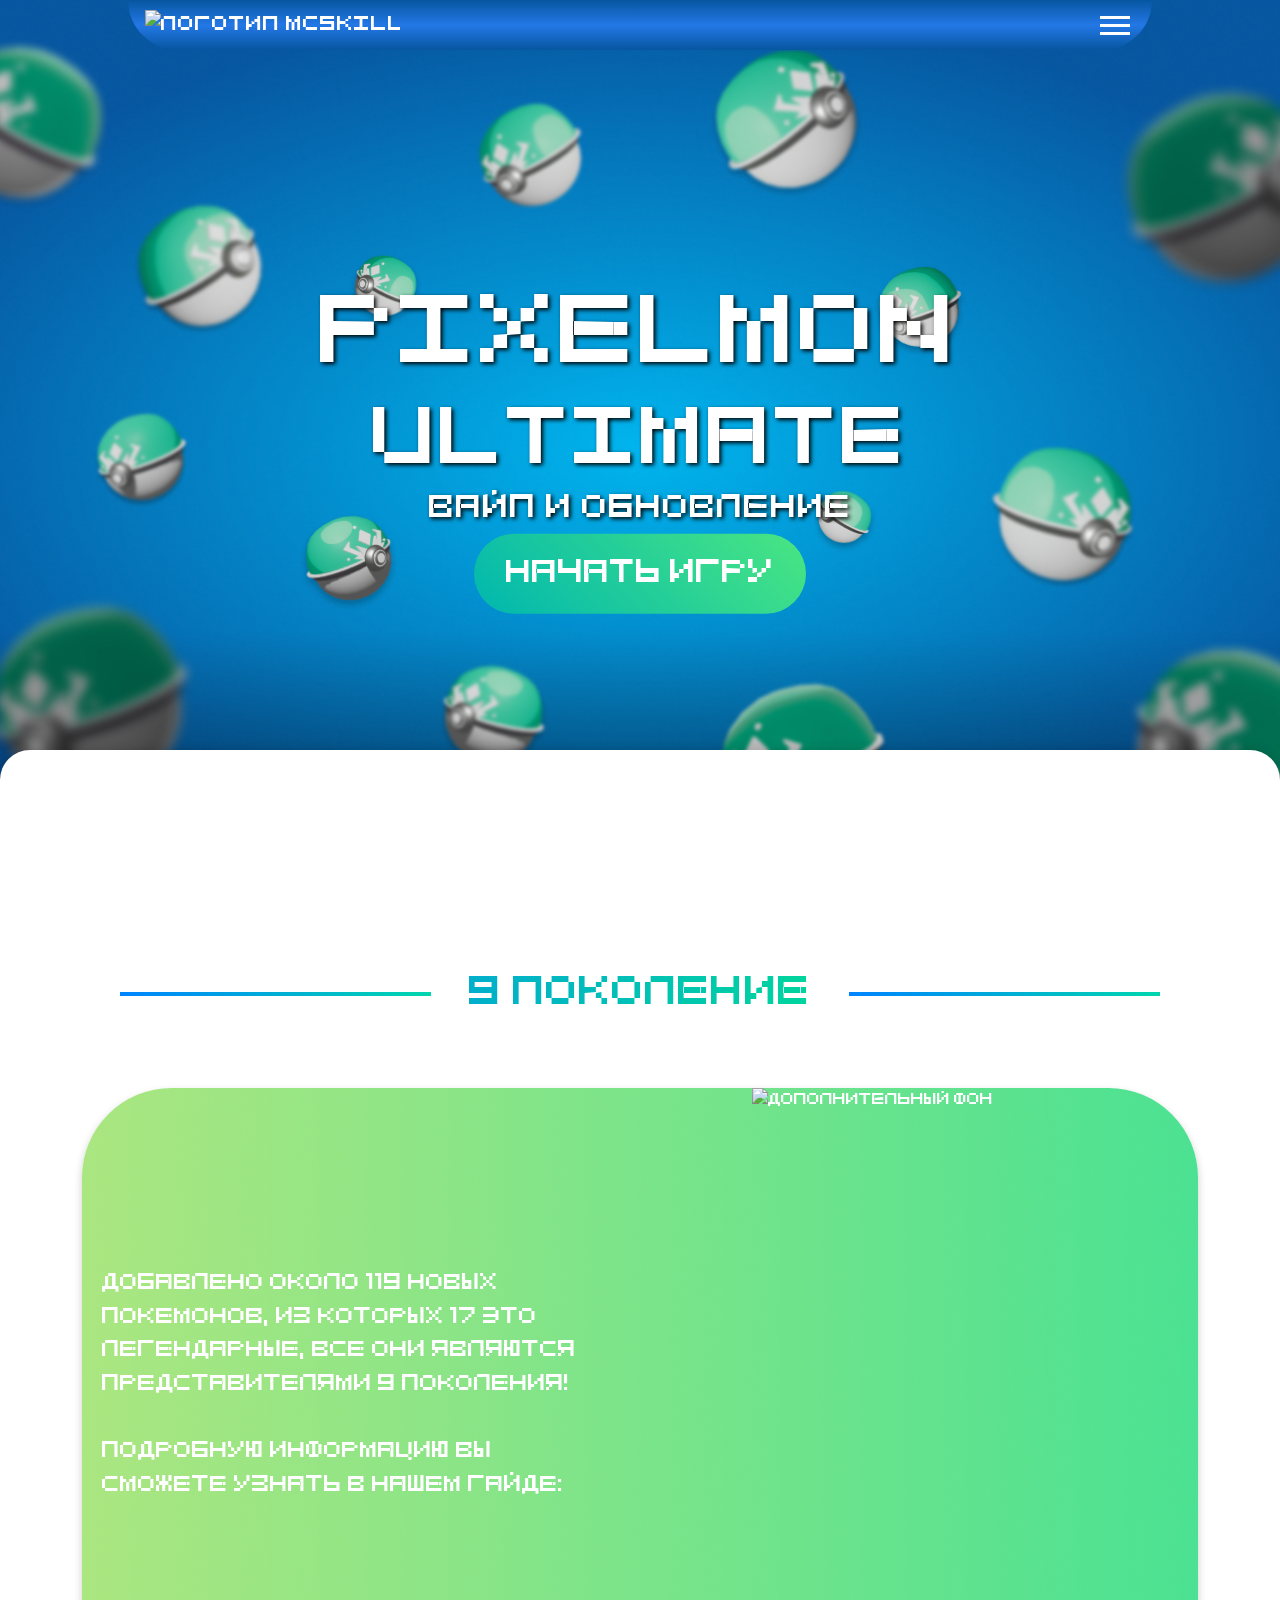
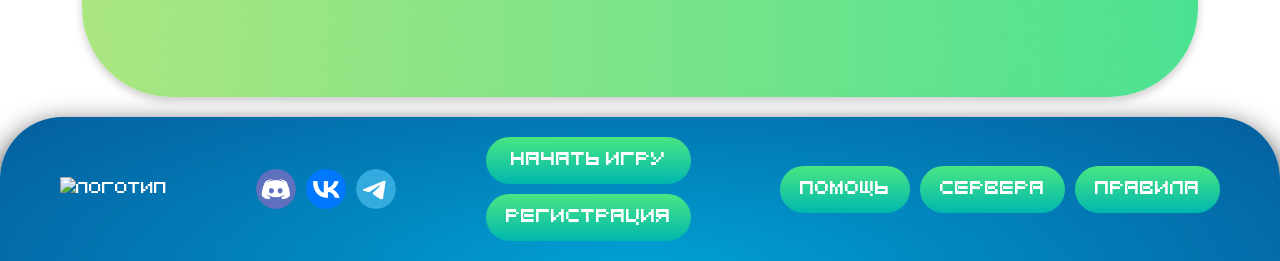
==== commit f2ef3613: "roririrro" ====
--- a/index.html
+++ b/index.html
@@ -277,19 +277,6 @@
 
 
 
-<h1 class="pixelmon-title">Pixelmon</h1>
-<h2 class="ultimate-title">Ultimate</h2>    <h1 class="pixelmon-title">Pixelmon</h1>
-<h2 class="ultimate-title">Ultimate</h2>    <h1 class="pixelmon-title">Pixelmon</h1>
-<h2 class="ultimate-title">Ultimate</h2>    <h1 class="pixelmon-title">Pixelmon</h1>
-<h2 class="ultimate-title">Ultimate</h2>    <h1 class="pixelmon-title">Pixelmon</h1>
-<h2 class="ultimate-title">Ultimate</h2>    <h1 class="pixelmon-title">Pixelmon</h1>
-<h2 class="ultimate-title">Ultimate</h2>    <h1 class="pixelmon-title">Pixelmon</h1>
-<h2 class="ultimate-title">Ultimate</h2>    <h1 class="pixelmon-title">Pixelmon</h1>
-<h2 class="ultimate-title">Ultimate</h2>    <h1 class="pixelmon-title">Pixelmon</h1>
-<h2 class="ultimate-title">Ultimate</h2>    <h1 class="pixelmon-title">Pixelmon</h1>
-
-
-
 <!-- ГЛАВНЫЙ ТЕКСТ -->
 <div class="overlay-content">
     <h1 class="pixelmon-title">Pixelmon</h1>
@@ -301,7 +288,32 @@
 
 
 
-
+<!-- ГЛАВНЫЙ ТЕКСТ -->
+<div class="container container-fluid">
+
+    <div class="separator">
+        <span>9 Поколение</span>
+    </div>
+
+    <!-- Карточка -->
+    <div class="modern-card">
+        <div class="card-background">
+            <img src="img/card/fonk.webp" decoding="async" loading="lazy" class="main-bg" alt="Основной фон">
+            <img src="img/new//card1.webp" decoding="async" loading="lazy" class="overlay-bg" alt="Дополнительный фон">
+        </div>
+        <div class="card-content">
+            <div class="text-overlay">
+                <p>добавлено около 119 новых<br>
+                покемонов, из которых 17 это<br>
+                легендарные, все они являются <br>
+                представителями 9 поколения!<br><br>
+                подробную информацию вы<br>
+                сможете узнать в нашем гайде:<br></p>
+            </div>
+        </div>
+    </div>
+
+</div>
 
 
 
--- a/static/css/landing.css
+++ b/static/css/landing.css
@@ -624,3 +624,129 @@
     gap: 10px;
 }
 
+
+
+
+
+/* Общие стили для карточек */
+.modern-card {
+    position: relative;
+    width: 100%;
+    overflow: hidden;
+    border-radius: 7vw; /* Закругленные углы */
+    box-shadow: 0 4px 8px rgba(0, 0, 0, 0.2); /* Тень для карточки */
+    background-color: rgba(255, 255, 255, 0); /* Полупрозрачный фон */
+    color: white;
+    margin-bottom: 20px; /* Отступ между карточками */
+    aspect-ratio: 916 / 500; /* Соотношение сторон карточки */
+}
+
+.card-background {
+    position: relative;
+    width: 100%;
+    height: 100%;
+}
+
+.card-background img {
+    position: absolute;
+    top: 0;
+    left: 0;
+    width: 100%;
+    height: 100%;
+    object-fit: none; /* Изображение заполняет доступное пространство с сохранением пропорций */
+    
+}
+.card-background .overlay-bg {
+    left: auto; /* Сброс позиции для правого изображения */
+    right: 0; /* Размещение справа */
+    width: 40%; /* Ширина второго изображения */
+    object-fit: contain; /* Заполнение с сохранением пропорций */
+    height: 100%; /* Задаем высоту, чтобы изображение заполнило карточку */
+}
+
+.card-content {
+    position: absolute;
+    top: 0;
+    left: 0;
+    width: 100%;
+    height: 100%;
+    display: flex;
+    align-items: center;
+    justify-content: flex-start; /* Текст слева */
+    padding: 20px;
+    box-sizing: border-box;
+}
+
+.text-overlay {
+    text-align: left; /* Текст выровнен по левому краю */
+    max-width: 50%; /* Ограничение ширины текста */
+    padding-right: 20px; /* Отступ от правого края */
+}
+
+.text-overlay h3 {
+    font-size: 1.5rem;
+    margin-bottom: 10px;
+}
+
+.text-overlay p {
+    font-size: 1.4rem;
+    line-height: 1.5;
+}
+
+
+
+
+ /* СТИЛИ ДЛЯ РАЗДЕЛЕНИЙ */
+.separator {
+    display: flex;
+    align-items: center;
+    justify-content: center;
+    margin: 5vw 0; /* Адаптивный отступ */
+    position: relative;
+    font-size: var(--font-size, 4vw); /* Используем CSS-переменную для размера шрифта */
+    background: linear-gradient(to right, var(--color1, #0084ff), var(--color2, #00ff6a)); /* Градиент текста */
+    -webkit-background-clip: text; /* Обрезка фона по тексту */
+    -webkit-text-fill-color: transparent; /* Прозрачный цвет текста */
+    background-clip: text; /* Поддержка для современных браузеров */
+    color: transparent; /* Запасной вариант для браузеров, не поддерживающих background-clip */
+}
+
+.separator::before,
+.separator::after {
+    content: '';
+    flex: 1;
+    height: 0.3vw; /* Адаптивная толщина линии */
+    background: linear-gradient(90deg, #0084ff, #00ff84, #00eeff); /* Градиентный фон */
+    background-size: 300% 100%; /* Увеличиваем размер фона для анимации */
+    animation: pulse 1.5s infinite, colorShift 3s infinite; /* Добавляем новую анимацию */
+    margin: 0 3vw; /* Адаптивный отступ */
+}
+
+@keyframes pulse {
+    0%, 100% {
+        transform: scaleX(1);
+    }
+    50% {
+        transform: scaleX(1.1);
+    }
+}
+
+@keyframes colorShift {
+    0% {
+        background-position: 0% 50%; /* Начальная позиция фона */
+    }
+    50% {
+        background-position: 100% 50%; /* Конечная позиция фона */
+    }
+    100% {
+        background-position: 0% 50%; /* Возврат к начальной позиции */
+    }
+}
+
+
+
+.separator span {
+    font-size: 2.5rem; /* Базовый размер шрифта */
+    text-transform: uppercase;
+}
+
--- a/media/media.css
+++ b/media/media.css
@@ -406,3 +406,279 @@
     }
 }
 
+
+/* КАРТОЧКА */
+
+/* Адаптация для планшетов */
+@media (max-width: 1024px) {
+    .text-overlay h3 {
+        font-size: 1.4rem; /* Увеличиваем размер заголовка для планшетов */
+    }
+
+    .text-overlay p {
+        font-size: 1rem; /* Увеличиваем размер текста для планшетов */
+    }
+
+    .card-content {
+        padding: 15px; /* Увеличиваем отступы для планшетов */
+    }
+
+    .card-background .overlay-bg {
+        width: 50%; /* Ширина второго изображения для планшетов */
+    }
+
+    .text-overlay {
+        max-width: 65%; /* Ширина текста для планшетов */
+    }
+}
+
+/* Адаптация для мобильных устройств */
+@media (max-width: 768px) {
+    .text-overlay h3 {
+        font-size: 1.2rem;
+    }
+
+    .text-overlay p {
+        font-size: 0.8rem;
+    }
+
+    .card-content {
+        padding: 10px;
+    }
+
+    .card-background .overlay-bg {
+        width: 40%; /* Увеличиваем ширину второго изображения на мобильных */
+    }
+
+    .text-overlay {
+        max-width: 60%; /* Увеличиваем ширину текста на мобильных */
+    }
+}
+
+/* Адаптация для экранов шириной 600px */
+@media (max-width: 600px) {
+    .text-overlay h3 {
+        font-size: 1.2rem; /* Размер заголовка для экранов 600px */
+    }
+
+    .text-overlay p {
+        font-size: 0.78rem; /* Размер текста для экранов 600px */
+    }
+
+    .card-background .overlay-bg {
+        width: 45%; /* Ширина второго изображения для экранов 600px */
+    }
+
+    .text-overlay {
+        max-width: 65%; /* Ширина текста для экранов 600px */
+    }
+}
+
+@media (max-width: 480px) {
+    .text-overlay h3 {
+        font-size: 1rem;
+    }
+
+    .text-overlay p {
+        font-size: 0.6rem;
+    }
+
+    .card-background .overlay-bg {
+        width: 40%; /* Ещё больше ширины для очень маленьких экранов */
+    }
+
+    .text-overlay {
+        max-width: 70%; /* Ещё больше ширины текста */
+    }
+}
+
+/* Адаптация для экранов шириной 320px */
+@media (max-width: 320px) {
+    .text-overlay h3 {
+        font-size: 0.9rem; /* Размер заголовка для самых маленьких экранов */
+    }
+
+    .text-overlay p {
+        font-size: 0.4rem; /* Размер текста для самых маленьких экранов */
+    }
+
+    .card-background .overlay-bg {
+        width: 35%; /* Ширина второго изображения для самых маленьких экранов */
+    }
+
+    .text-overlay {
+        max-width: 80%; /* Ширина текста для самых маленьких экранов */
+    }
+}
+
+
+/* Адаптация для экранов шириной 768px до 800px */
+@media (min-width: 768px) and (max-width: 800px) {
+    .text-overlay h3 {
+        font-size: 1.3rem; /* Размер заголовка для экранов от 768px до 800px */
+    }
+
+    .text-overlay p {
+        font-size: 0.9rem; /* Размер текста для экранов от 768px до 800px */
+    }
+
+    .card-background .overlay-bg {
+        width: 45%; /* Ширина второго изображения для экранов от 768px до 800px */
+    }
+
+    .text-overlay {
+        max-width: 65%; /* Ширина текста для экранов от 768px до 800px */
+    }
+}
+
+/* Адаптация для экранов шириной 480px до 600px */
+@media (min-width: 480px) and (max-width: 600px) {
+    .text-overlay h3 {
+        font-size: 1.1rem; /* Размер заголовка для экранов от 480px до 600px */
+    }
+
+    .text-overlay p {
+        font-size: 0.75rem; /* Размер текста для экранов от 480px до 600px */
+    }
+
+    .card-background .overlay-bg {
+        width: 42%; /* Ширина второго изображения для экранов от 480px до 600px */
+    }
+
+    .text-overlay {
+        max-width: 70%; /* Ширина текста для экранов от 480px до 600px */
+    }
+}
+
+/* Адаптация для экранов шириной 400px до 480px */
+@media (min-width: 400px) and (max-width: 480px) {
+    .text-overlay h3 {
+        font-size: 1rem; /* Размер заголовка для экранов от 400px до 480px */
+    }
+
+    .text-overlay p {
+        font-size: 0.65rem; /* Размер текста для экранов от 400px до 480px */
+    }
+
+    .card-background .overlay-bg {
+        width: 38%; /* Ширина второго изображения для экранов от 400px до 480px */
+    }
+
+    .text-overlay {
+        max-width: 75%; /* Ширина текста для экранов от 400px до 480px */
+    }
+}
+
+/* Адаптация для экранов шириной 300px до 400px */
+@media (min-width: 300px) and (max-width: 400px) {
+    .text-overlay h3 {
+        font-size: 0.95rem; /* Размер заголовка для экранов от 300px до 400px */
+    }
+
+    .text-overlay p {
+        font-size: 0.55rem; /* Размер текста для экранов от 300px до 400px */
+    }
+
+    .card-background .overlay-bg {
+        width: 36%; /* Ширина второго изображения для экранов от 300px до 400px */
+    }
+
+    .text-overlay {
+        max-width: 78%; /* Ширина текста для экранов от 300px до 400px */
+    }
+}
+
+
+ /* СТИЛИ ДЛЯ РАЗДЕЛЕНИЙ */
+
+
+/* Адаптация для планшетов */
+@media (max-width: 768px) {
+    .separator {
+        font-size: var(--font-size, 7vw); /* Увеличиваем размер шрифта */
+        margin: 4vw 0; /* Уменьшаем отступы */
+    }
+
+    .separator::before,
+    .separator::after {
+        height: 0.4vw; /* Увеличиваем толщину линии */
+        margin: 0 2.5vw; /* Уменьшаем отступы */
+    }
+
+    .separator span {
+        font-size: 1.2rem; /* Уменьшаем размер шрифта */
+    }
+}
+
+/* Адаптация для мобильных устройств */
+@media (max-width: 480px) {
+    .separator {
+        font-size: var(--font-size, 8vw); /* Увеличиваем размер шрифта */
+        margin: 3vw 0; /* Уменьшаем отступы */
+    }
+
+    .separator::before,
+    .separator::after {
+        height: 0.5vw; /* Увеличиваем толщину линии */
+        margin: 0 2vw; /* Уменьшаем отступы */
+    }
+
+    .separator span {
+        font-size: 1rem; /* Уменьшаем размер шрифта */
+    }
+}
+
+
+/* Адаптация для планшетов (портретный режим) */
+@media (max-width: 1024px) {
+    .separator {
+        font-size: var(--font-size, 6vw); /* Уменьшаем размер шрифта */
+        margin: 5vw 0; /* Увеличиваем отступы */
+    }
+
+    .separator::before,
+    .separator::after {
+        height: 0.4vw; /* Увеличиваем толщину линии */
+        margin: 0 3vw; /* Увеличиваем отступы */
+    }
+
+    .separator span {
+        font-size: 1.5rem; /* Увеличиваем размер шрифта */
+    }
+}
+
+/* Адаптация для больших мобильных устройств */
+@media (max-width: 600px) {
+    .separator {
+        font-size: var(--font-size, 7vw); /* Увеличиваем размер шрифта */
+        margin: 4vw 0; /* Уменьшаем отступы */
+    }
+
+    .separator::before,
+    .separator::after {
+        height: 0.4vw; /* Увеличиваем толщину линии */
+        margin: 0 2.5vw; /* Уменьшаем отступы */
+    }
+
+    .separator span {
+        font-size: 1.2rem; /* Увеличиваем размер шрифта */
+    }
+}
+
+/* Адаптация для небольших мобильных устройств */
+@media (max-width: 320px) {
+    .separator {
+        font-size: var(--font-size, 10vw); /* Увеличиваем размер шрифта */
+        margin: 2vw 0; /* Уменьшаем отступы */
+    }
+
+    .separator::before,
+    .separator::after {
+        height: 0.6vw; /* Увеличиваем толщину линии */
+        margin: 0 1.5vw; /* Уменьшаем отступы */
+    }
+
+    .separator span {
+        font-size: 0.9rem; /* Уменьшаем размер шрифта */
+    }
+}
